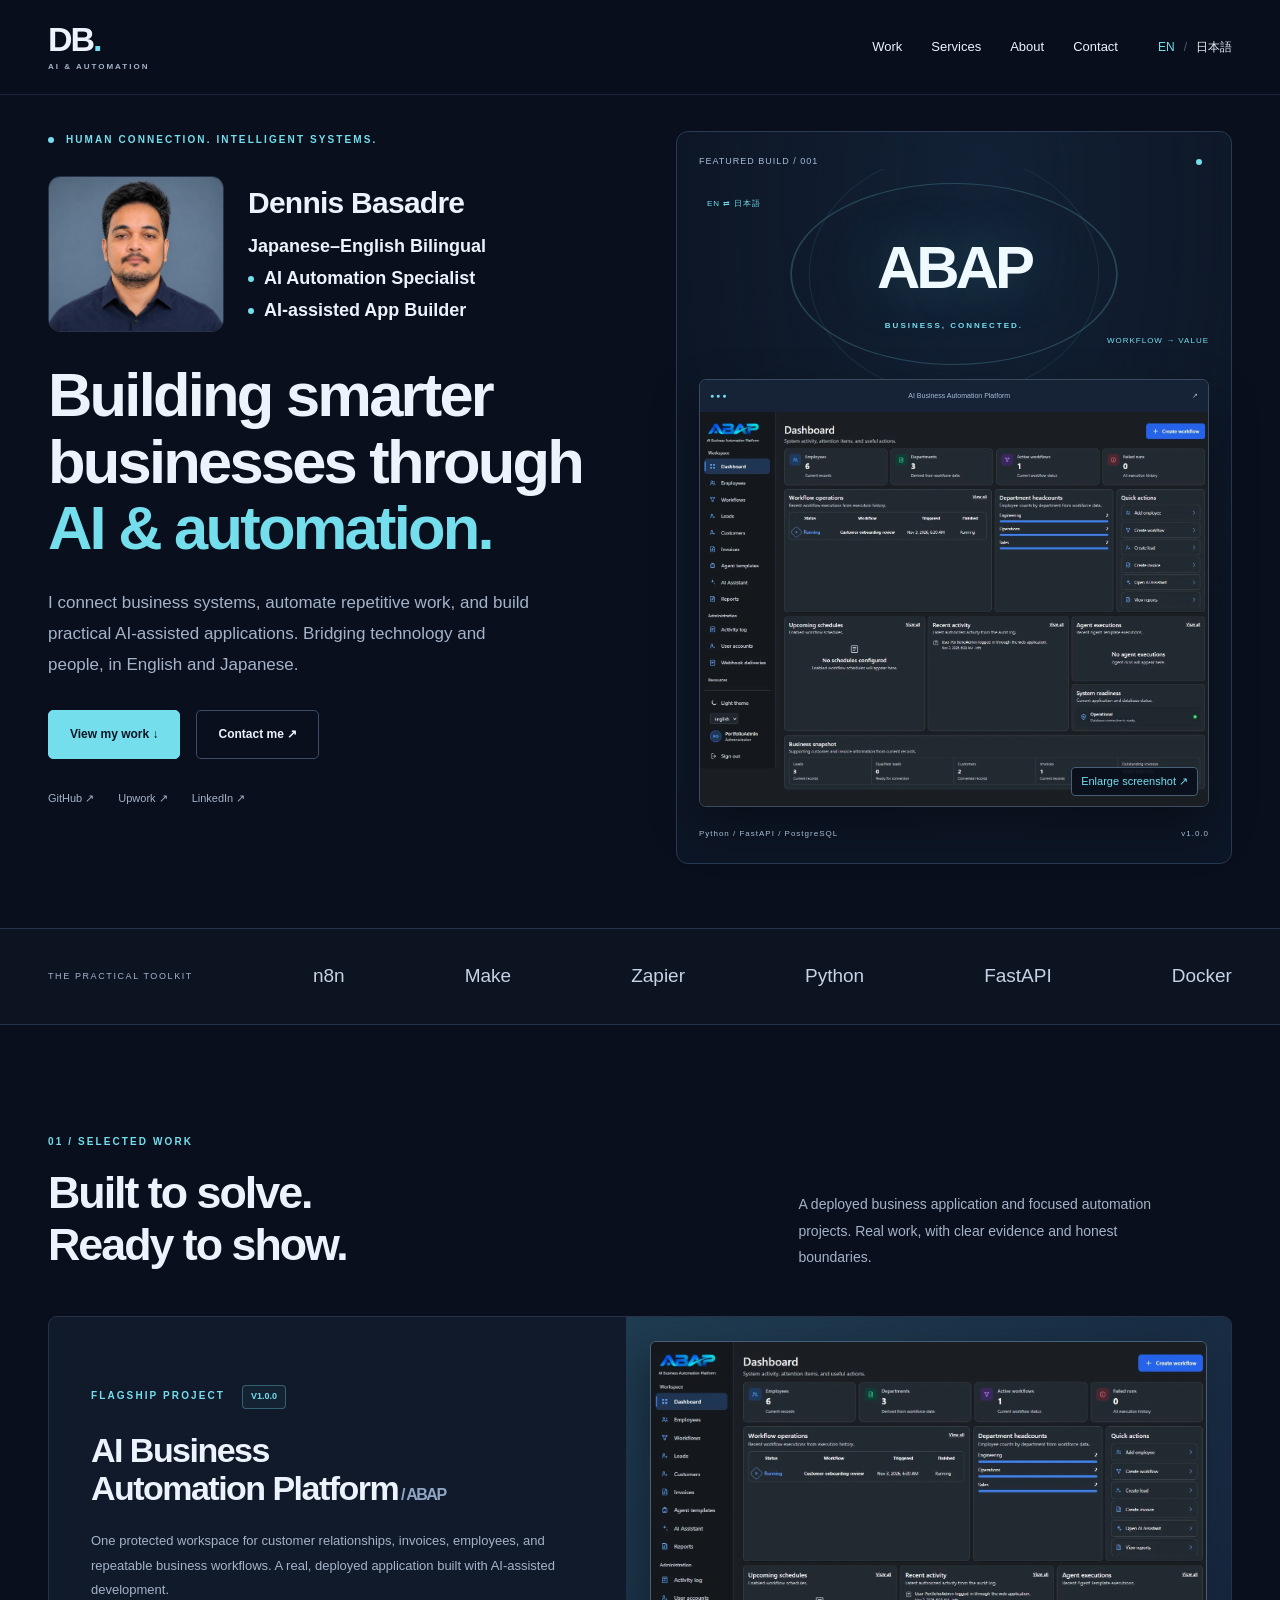
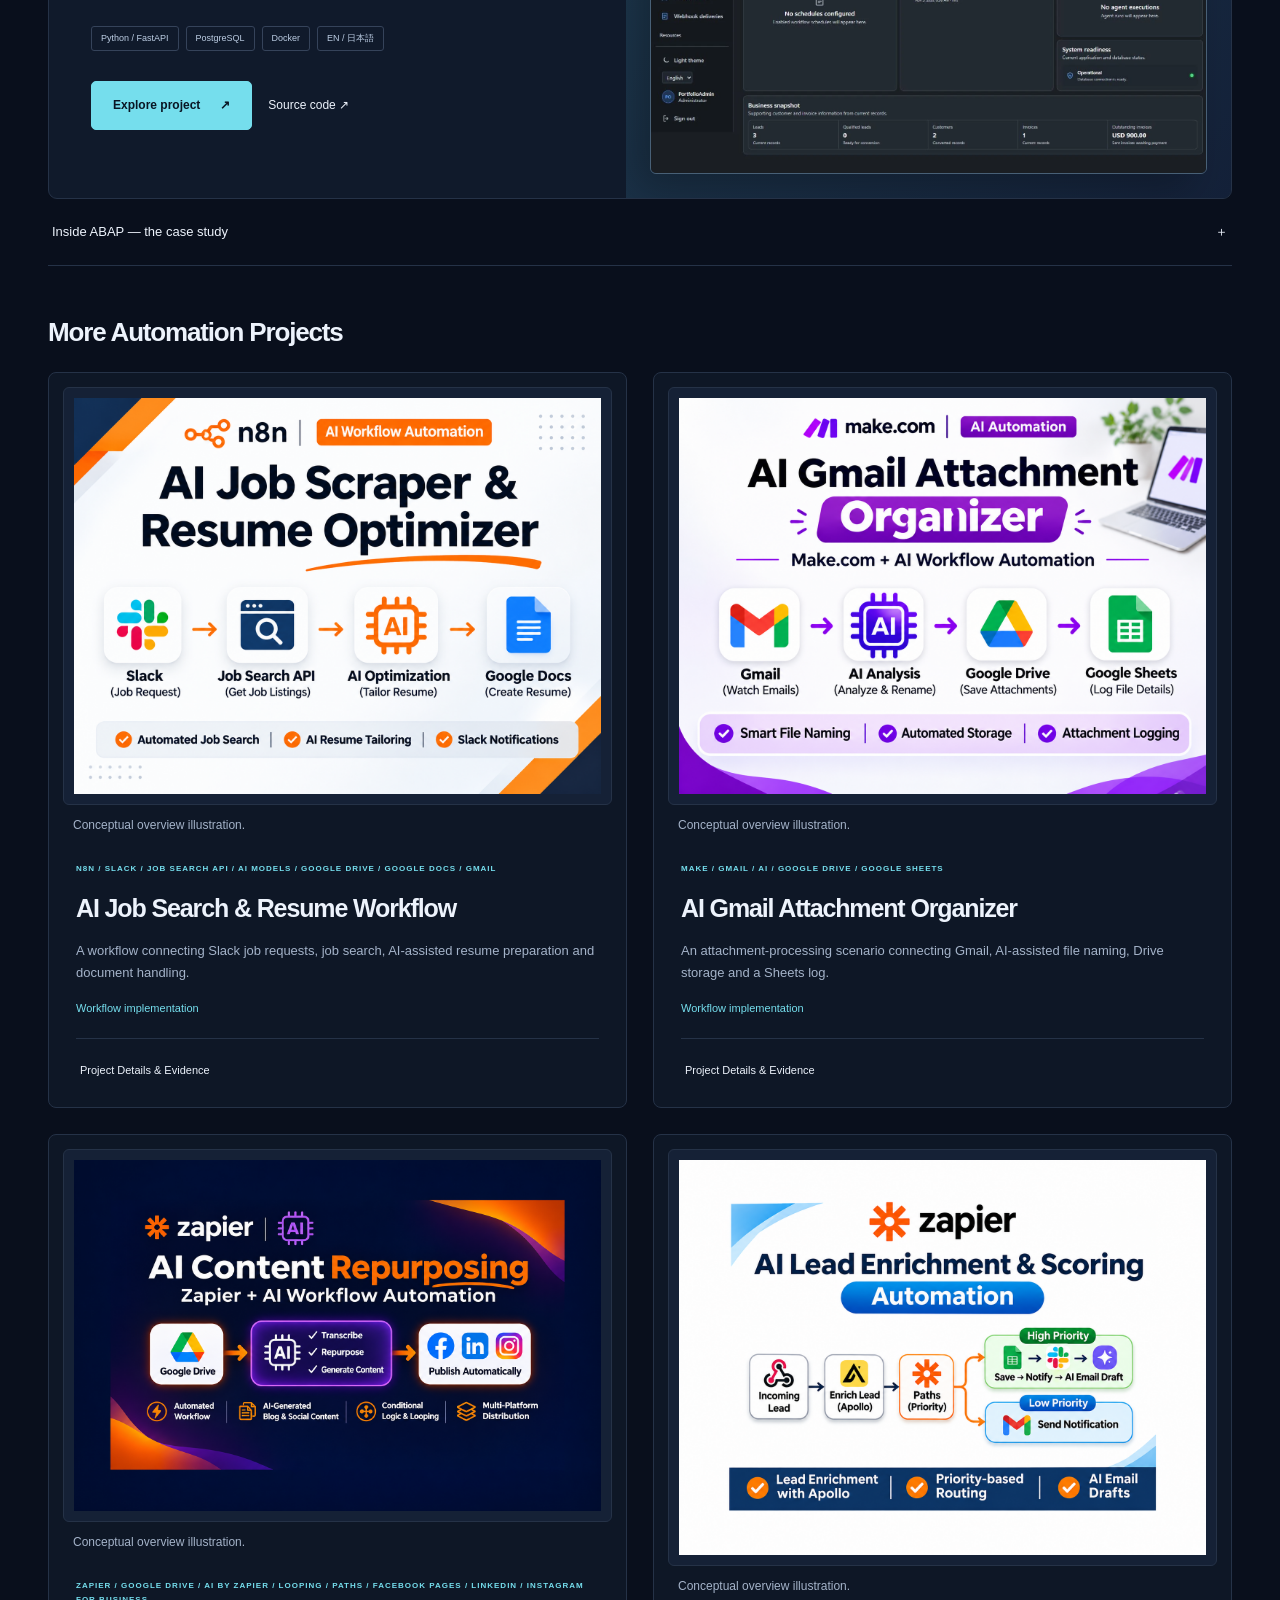
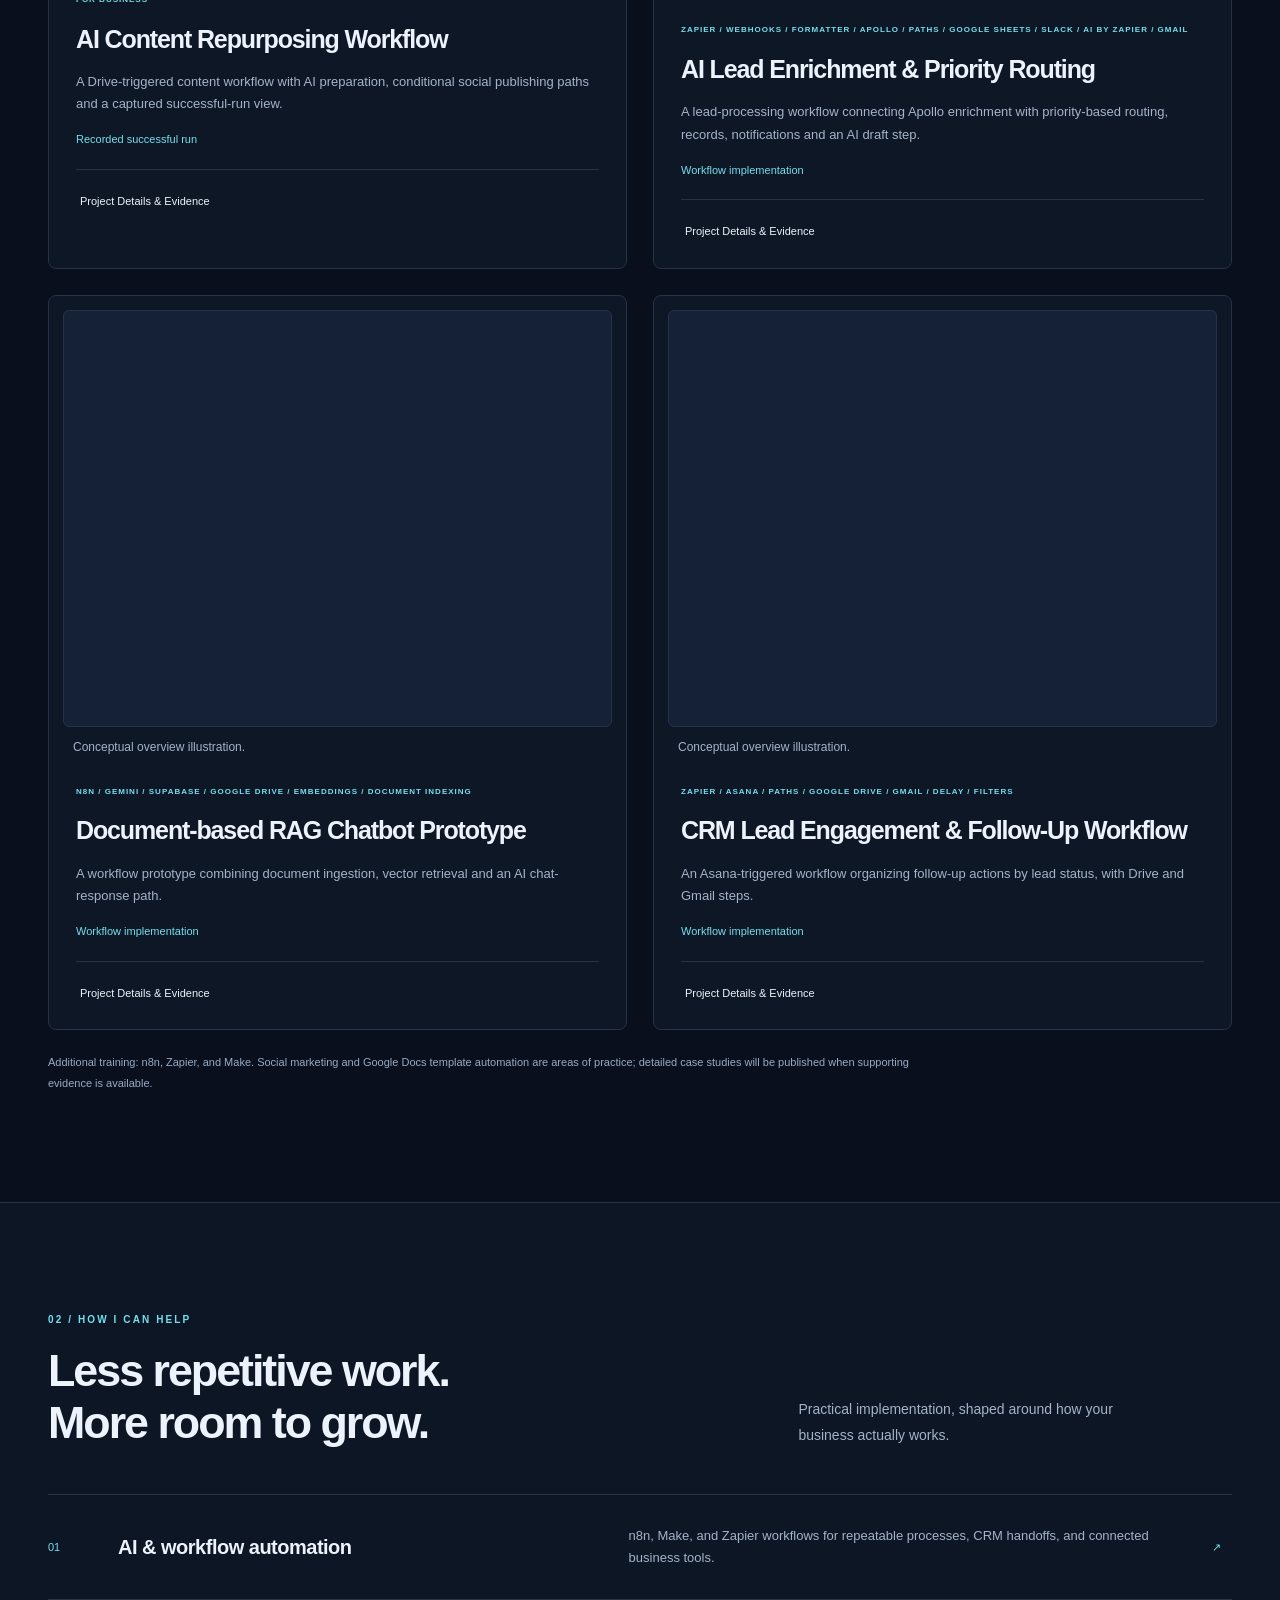
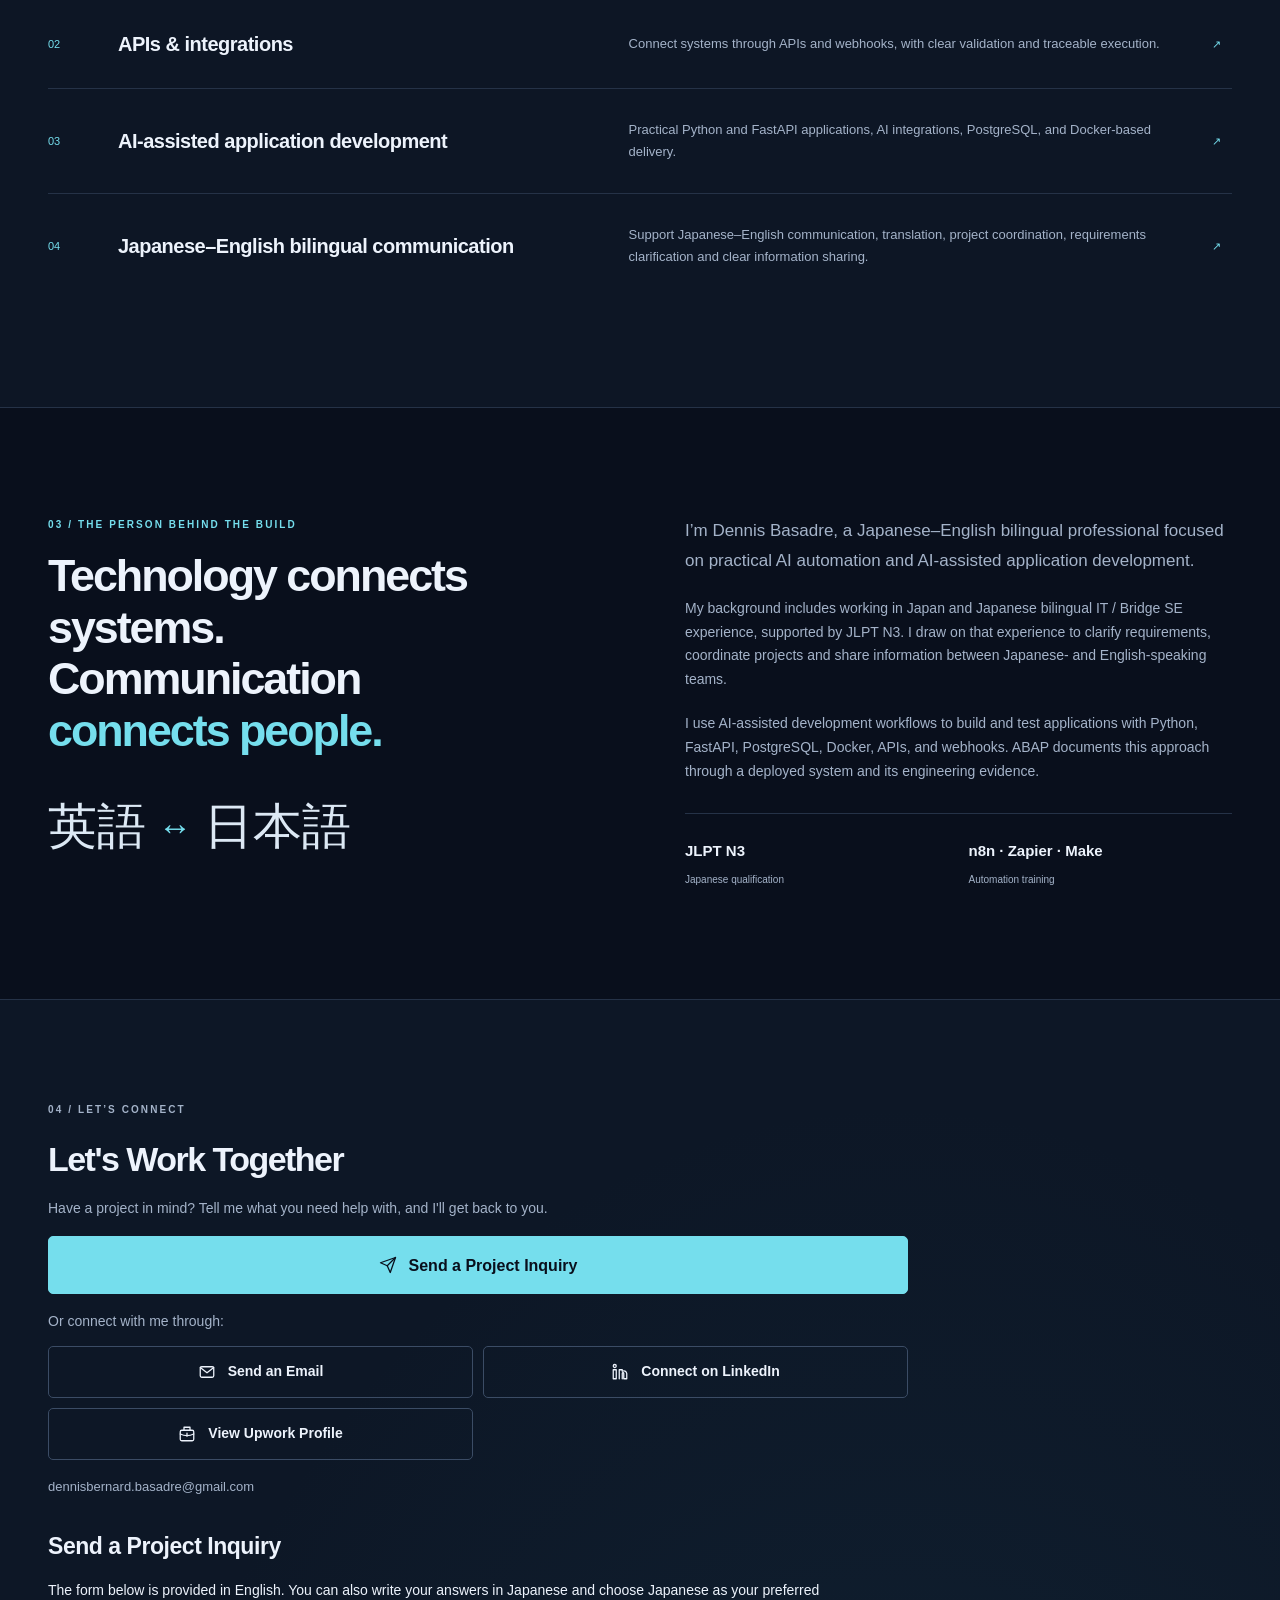
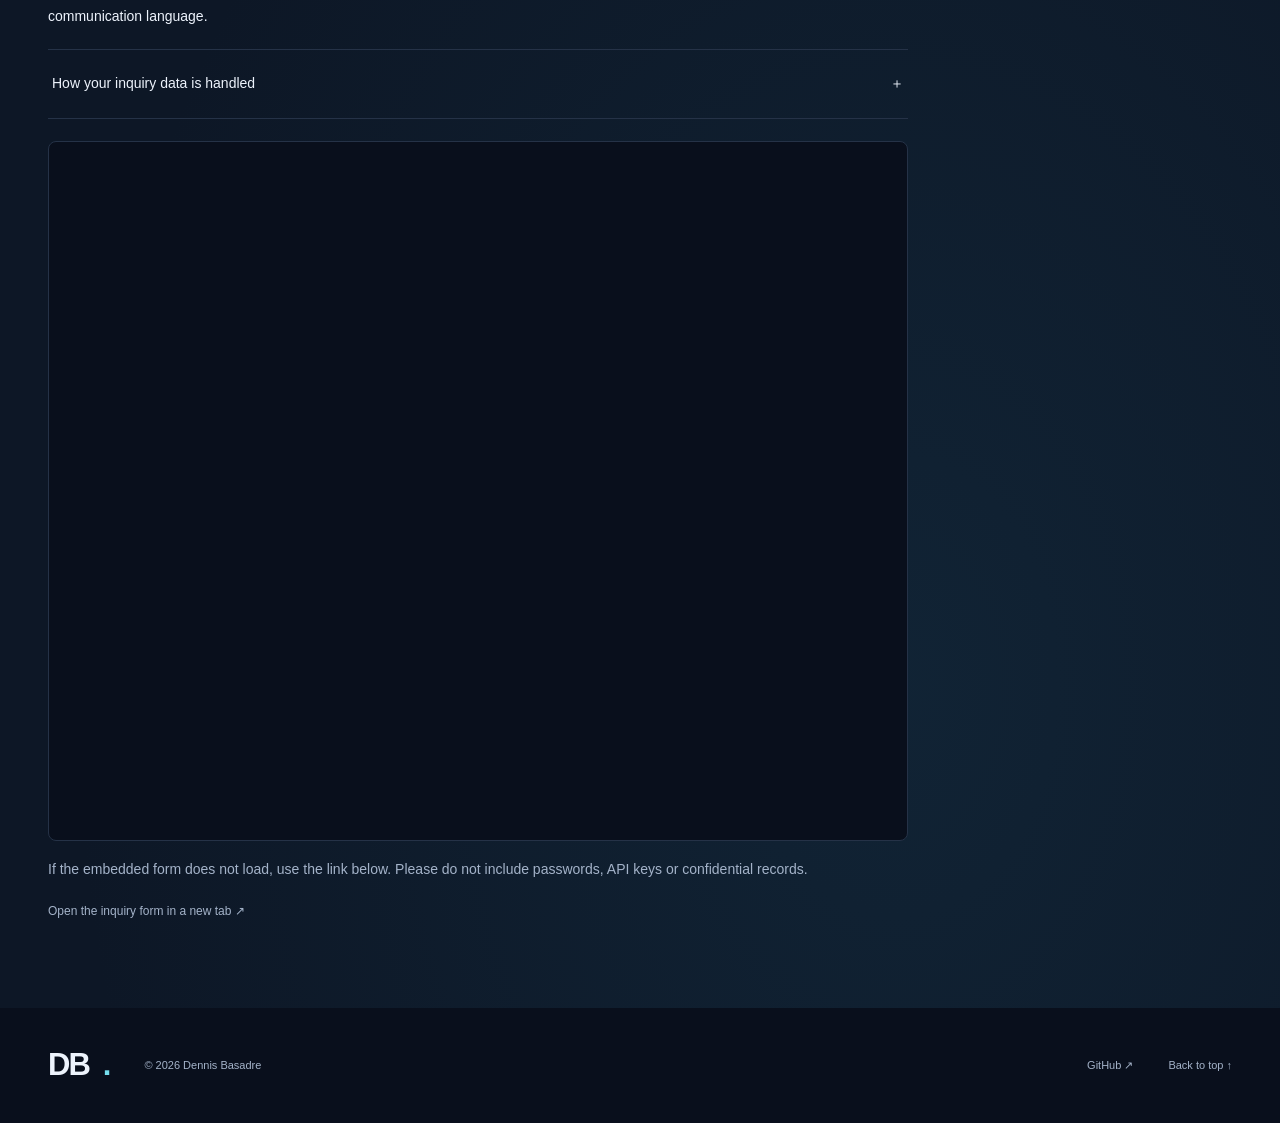
==== index.html @ b9acb31a "Align bilingual contact layout with approved reference" ====
<!doctype html><html lang="en"><head><meta charset="utf-8"><meta name="viewport" content="width=device-width,initial-scale=1"><title>Dennis Basadre — Japanese Bilingual & AI Automation</title><meta name="description" content="Japanese bilingual professional building practical AI applications, workflow automations and secure business integrations. Explore ABAP and selected automation projects."><meta name="theme-color" content="#090f1c"><link rel="canonical" href="https://dennisbasadre.com/"><link rel="alternate" hreflang="en" href="https://dennisbasadre.com/"><link rel="alternate" hreflang="ja" href="https://dennisbasadre.com/ja/"><link rel="alternate" hreflang="x-default" href="https://dennisbasadre.com/"><meta property="og:title" content="Dennis Basadre — Japanese Bilingual & AI Automation"><meta property="og:description" content="Japanese bilingual professional building practical AI applications, workflow automations and secure business integrations. Explore ABAP and selected automation projects."><meta property="og:type" content="website"><meta property="og:url" content="https://dennisbasadre.com/"><meta property="og:locale" content="en_US"><meta property="og:image" content="https://dennisbasadre.com/assets/social.png"><meta name="twitter:card" content="summary_large_image"><link rel="icon" href="favicon.svg"><link rel="stylesheet" href="styles.91af7c1b3b72.css"><link rel="stylesheet" href="contact-layout.css"><script src="automation-gallery.b035e1508fa2.js" defer></script><script src="script.03aa06fc6294.js" defer></script></head><body>
<a class="skip" href="#main">Skip to content</a><header><div class="shell nav"><a class="brand" href="#top" aria-label="Dennis Basadre — Home"><b>DB<span>.</span></b><small>AI &amp; AUTOMATION</small></a><button class="menu" aria-expanded="false" aria-controls="navigation">Menu ☰</button><nav id="navigation" aria-label="Main navigation"><a href="#work">Work</a><a href="#services">Services</a><a href="#about">About</a><a href="#contact">Contact</a></nav><div class="language" aria-label="Language"><a lang="en" data-language="en" aria-current="page" href="./">EN</a><span>/</span><a lang="ja" data-language="ja"  href="ja/">日本語</a></div></div></header>
<main id="main"><section class="hero shell" id="top"><div class="hero-copy"><p class="eyebrow"><span class="dot"></span> HUMAN CONNECTION. INTELLIGENT SYSTEMS.</p><div class="hero-profile"><img class="profile-photo" src="assets/dennis-portrait.c31bb379e9b0.png" width="707" height="627" alt="Portrait of Dennis Basadre" decoding="async"><div><p class="profile-name">Dennis Basadre</p><p class="identity"><span class="role-item"><span>Japanese–English Bilingual</span></span> <span class="role-item"><span class="role-dot" aria-hidden="true"></span><span>AI Automation Specialist</span></span> <span class="role-item"><span class="role-dot" aria-hidden="true"></span><span>AI-assisted App Builder</span></span></p></div></div><h1>Building smarter<br>businesses through<br><em>AI & automation.</em></h1><p class="lede">I connect business systems, automate repetitive work, and build practical AI-assisted applications. Bridging technology and people, in English and Japanese.</p><div class="actions"><a class="button primary" href="#work">View my work ↓</a><a class="button quiet" href="#contact">Contact me ↗</a></div><div class="social"><a class="" href="https://github.com/Denxell17" target="_blank" rel="noopener noreferrer">GitHub <span aria-hidden="true">↗</span></a><a class="" href="https://www.upwork.com/freelancers/~018e55b8cb4f803cf1" target="_blank" rel="noopener noreferrer">Upwork <span aria-hidden="true">↗</span></a><a class="" href="https://www.linkedin.com/in/dennis-bernard-basadre-949508235" target="_blank" rel="noopener noreferrer">LinkedIn <span aria-hidden="true">↗</span></a></div></div>
<div class="hero-art"><div class="art-label"><span>FEATURED BUILD / 001</span><span class="dot"></span></div><div class="orbit" aria-hidden="true"><span class="orbit-tag">EN ⇄ 日本語</span><span class="orbit-tag second">WORKFLOW → VALUE</span><div class="core">ABAP<span>BUSINESS, CONNECTED.</span></div></div><div class="hero-screen"><div class="window-bar"><span>● ● ●</span><span>AI Business Automation Platform</span><span>↗</span></div><a class="hero-enlarge" href="assets/abap-dashboard-current-en.webp" data-image-viewer aria-label="Enlarge ABAP dashboard screenshot"><img src="assets/abap-dashboard-current-en.webp" width="1424" height="1105" alt="ABAP dashboard with synthetic demonstration records" fetchpriority="high"><span class="enlarge-hint" aria-hidden="true">Enlarge screenshot ↗</span></a></div><div class="art-bottom"><span>Python / FastAPI / PostgreSQL</span><span>v1.0.0</span></div></div></section>
<div class="stack-strip"><div class="shell"><span>THE PRACTICAL TOOLKIT</span><strong>n8n</strong><strong>Make</strong><strong>Zapier</strong><strong>Python</strong><strong>FastAPI</strong><strong>Docker</strong></div></div>
<section class="section shell" id="work"><div class="section-head"><div><p class="eyebrow">01 / SELECTED WORK</p><h2>Built to solve.<br>Ready to show.</h2></div><p>A deployed business application and focused automation projects. Real work, with clear evidence and honest boundaries.</p></div>
<article class="flagship" id="abap"><div class="flagship-copy"><p class="eyebrow">FLAGSHIP PROJECT <span class="badge">v1.0.0</span></p><h3>AI Business<br>Automation Platform<span class="muted"> / ABAP</span></h3><p>One protected workspace for customer relationships, invoices, employees, and repeatable business workflows. A real, deployed application built with AI-assisted development.</p><div class="tags"><span>Python / FastAPI</span><span>PostgreSQL</span><span>Docker</span><span>EN / 日本語</span></div><div class="actions"><a class="button primary" href="https://abap.dennisbasadre.com/" target="_blank" rel="noopener noreferrer">Explore project <span aria-hidden="true">↗</span></a><a class="text-link" href="https://github.com/Denxell17/AI-Business-Automation-Platform" target="_blank" rel="noopener noreferrer">Source code <span aria-hidden="true">↗</span></a></div></div><a class="product-shot" href="assets/abap-dashboard-current-en.webp"><img loading="lazy" src="assets/abap-dashboard-current-en.webp" width="1424" height="1105" alt="Open full-size ABAP dashboard screenshot"></a></article>
<details class="case-study"><summary>Inside ABAP — the case study <span>＋</span></summary><div class="case-content"><div class="three-col"><div><h4>Problem</h4><p>Business records and repeatable processes become difficult to manage across disconnected tools.</p></div><div><h4>Approach</h4><p>CRM, employee management, invoicing, protected documents, workflow scheduling and execution tracking in one authenticated application.</p></div><div><h4>Evidence &amp; scope</h4><p>A deployed application supported by synthetic-data demonstrations, isolated tests of signed n8n integration, and documented backup and recovery checks. This case study presents application capabilities and test evidence rather than commercial client results.</p></div></div><div class="architecture" aria-label="ABAP architecture"><span>Authenticated browser</span><b>→</b><span>FastAPI + business services</span><b>→</b><span>PostgreSQL</span><span>Background worker</span><b>→</b><span>Signed webhooks</span><b>→</b><span>n8n</span></div><p class="note">Architecture overview; it does not imply an active production n8n connection. The Advanced AI Assistant offers selectable models and safe synthetic demonstrations. It does not provide unrestricted free-form chat, live business-record access, or AI-initiated business actions.</p><p>Operational foundations: HTTPS, access controls, monitoring, encrypted backups, and verified recovery procedures.</p><div class="gallery"><figure class="assistant-shot"><a href="assets/abap-ai-assistant-demo.78669ae2c72f.webp" data-image-viewer><img loading="lazy" decoding="async" src="assets/abap-ai-assistant-demo.78669ae2c72f.webp" width="1585" height="991" alt="ABAP Advanced AI Assistant with model and language selection and a recorded public-information response"></a><figcaption>Advanced AI Assistant / recorded public-information demo. Account label anonymized as Demo Portfolio. Generated response text is illustrative, not independent verification of its claims.</figcaption></figure><figure><a href="assets/abap-crm-current-en.webp"><img loading="lazy" src="assets/abap-crm-current-en.webp" width="1440" height="1000" alt="CRM / fictional contacts"></a><figcaption>CRM / fictional contacts</figcaption></figure><figure><a href="assets/abap-invoice-current-en.webp"><img loading="lazy" src="assets/abap-invoice-current-en.webp" width="1424" height="1512" alt="Invoicing / synthetic amounts"></a><figcaption>Invoicing / synthetic amounts</figcaption></figure><figure><a href="assets/abap-workflow-current-en.webp"><img loading="lazy" src="assets/abap-workflow-current-en.webp" width="1424" height="1710" alt="Workflow execution / demonstration"></a><figcaption>Workflow execution / demonstration</figcaption></figure><figure><a href="assets/abap-dashboard-current-ja.webp"><img loading="lazy" src="assets/abap-dashboard-current-ja.webp" width="1424" height="1105" alt="Japanese interface"></a><figcaption>Japanese interface</figcaption></figure></div><p class="note">Core application captures: November 3, 2026, using synthetic data in an isolated local environment. AI Assistant: November 5 recorded public-information demo; generated text is illustrative. Select an image to view it at full size.</p></div></details><h3 class="automation-heading" id="automation-projects-title">More Automation Projects</h3><!-- automation-gallery:start --><div class="project-grid" role="group" aria-labelledby="automation-projects-title" data-automation-gallery data-asset-prefix=""><article class="project" id="automation-job-search-resume"><a href="assets/automation/job-search-resume/overview-v1.webp" data-image-viewer><img src="assets/automation/job-search-resume/overview-v1.webp" alt="Conceptual illustration: AI Job Search &amp; Resume Workflow" width="1448" height="1086" loading="lazy" decoding="async"></a><p class="thumbnail-caption">Conceptual overview illustration.</p><div class="project-body"><p class="eyebrow">n8n / Slack / Job Search API / AI models / Google Drive / Google Docs / Gmail</p><h4>AI Job Search &amp; Resume Workflow</h4><p>A workflow connecting Slack job requests, job search, AI-assisted resume preparation and document handling.</p><p class="project-evidence-status">Workflow implementation</p><details><summary>Project Details &amp; Evidence</summary><div class="automation-detail"><h5>Problem</h5><p>Searching job listings and adapting a resume involves repeated checks, document updates and notifications.</p><h5>Approach</h5><p>Connect Slack requests to job retrieval, AI-assisted resume preparation, document updates, Gmail drafts and Slack notifications in one workflow.</p><h5>Workflow</h5><p>Slack request → validate query → job API → process results → AI resume preparation → Drive/Docs → Gmail draft and Slack notification.</p><h5>Evidence &amp; scope</h5><p>The n8n editor demonstrates connected job-search, AI-assisted resume preparation, document and notification steps. Evidence covers workflow design; generated documents and notification delivery remain outside the demonstrated scope.</p><div class="automation-evidence"><figure><a href="assets/automation/job-search-resume/workflow-editor-v1.webp" data-image-viewer><img src="assets/automation/job-search-resume/workflow-editor-v1.webp" alt="n8n editor showing job-search, resume, document and notification steps" width="1917" height="869" loading="lazy" decoding="async"></a><figcaption>Workflow editor — n8n workflow editor — Connected job-search, resume, document and notification steps.</figcaption></figure></div></div></details></div></article><article class="project" id="automation-gmail-attachment-organizer"><a href="assets/automation/gmail-attachment-organizer/overview-v1.webp" data-image-viewer><img src="assets/automation/gmail-attachment-organizer/overview-v1.webp" alt="Conceptual illustration: AI Gmail Attachment Organizer" width="1448" height="1086" loading="lazy" decoding="async"></a><p class="thumbnail-caption">Conceptual overview illustration.</p><div class="project-body"><p class="eyebrow">Make / Gmail / AI / Google Drive / Google Sheets</p><h4>AI Gmail Attachment Organizer</h4><p>An attachment-processing scenario connecting Gmail, AI-assisted file naming, Drive storage and a Sheets log.</p><p class="project-evidence-status">Workflow implementation</p><details><summary>Project Details &amp; Evidence</summary><div class="automation-detail"><h5>Problem</h5><p>Manually saving, naming and logging email attachments creates repetitive work.</p><h5>Approach</h5><p>Connect Gmail attachments to AI-assisted file naming, Google Drive storage and a Google Sheets log, with a notification step.</p><h5>Workflow</h5><p>Watch emails → list attachments → upload for analysis → generate filename → upload to Drive → log in Sheets → email notification.</p><h5>Evidence &amp; scope</h5><p>The Make editor shows the attachment-processing sequence and per-module operation indicators, from Gmail intake to file naming, Drive storage and Sheets logging. Scheduling is disabled in this capture; evidence covers the configured scenario rather than confirmed downstream outputs.</p><div class="automation-evidence"><figure><a href="assets/automation/gmail-attachment-organizer/scenario-editor-v1.webp" data-image-viewer><img src="assets/automation/gmail-attachment-organizer/scenario-editor-v1.webp" alt="Make attachment-processing scenario with module operation indicators" width="1820" height="707" loading="lazy" decoding="async"></a><figcaption>Workflow editor — Make scenario — Attachment-processing modules with operation indicators and the disabled schedule control visible.</figcaption></figure></div></div></details></div></article><article class="project" id="automation-content-repurposing"><a href="assets/automation/content-repurposing/overview-v1.webp" data-image-viewer><img src="assets/automation/content-repurposing/overview-v1.webp" alt="Conceptual illustration: AI Content Repurposing Workflow" width="1536" height="1024" loading="lazy" decoding="async"></a><p class="thumbnail-caption">Conceptual overview illustration.</p><div class="project-body"><p class="eyebrow">Zapier / Google Drive / AI by Zapier / Looping / Paths / Facebook Pages / LinkedIn / Instagram for Business</p><h4>AI Content Repurposing Workflow</h4><p>A Drive-triggered content workflow with AI preparation, conditional social publishing paths and a captured successful-run view.</p><p class="project-evidence-status">Recorded successful run</p><details><summary>Project Details &amp; Evidence</summary><div class="automation-detail"><h5>Problem</h5><p>Adapting source content for different channels involves transcription, content preparation and repeated publishing steps.</p><h5>Approach</h5><p>Connect incoming Drive files to AI transcription and content preparation, then route them through conditional social publishing paths.</p><h5>Workflow</h5><p>New Drive file → filter → AI transcription/content preparation → loop → conditional paths → configured Facebook, LinkedIn and Instagram actions. The recorded run completed one path and skipped the alternative.</p><h5>Evidence &amp; scope</h5><p>Zapier editor views demonstrate file intake, AI content preparation and conditional social publishing paths. A recorded successful run shows one branch completed and the alternative skipped. Evidence is limited to that recorded path; public post contents and business outcomes are outside this case study.</p><div class="automation-evidence"><figure><a href="assets/automation/content-repurposing/workflow-start-v1.webp" data-image-viewer><img src="assets/automation/content-repurposing/workflow-start-v1.webp" alt="Zapier file intake, filtering, AI preparation and loop steps" width="1906" height="747" loading="lazy" decoding="async"></a><figcaption>Workflow editor — Zapier workflow — File intake, filtering, AI preparation and loop configuration.</figcaption></figure><figure><a href="assets/automation/content-repurposing/workflow-social-paths-v1.webp" data-image-viewer><img src="assets/automation/content-repurposing/workflow-social-paths-v1.webp" alt="Zapier paths with configured social publishing actions" width="1907" height="747" loading="lazy" decoding="async"></a><figcaption>Workflow editor — Conditional paths — Configured Facebook Pages, LinkedIn and Instagram actions.</figcaption></figure><figure><a href="assets/automation/content-repurposing/workflow-overview-v1.webp" data-image-viewer><img src="assets/automation/content-repurposing/workflow-overview-v1.webp" alt="Full content repurposing workflow editor overview" width="650" height="751" loading="lazy" decoding="async"></a><figcaption>Workflow editor — Full workflow design — Upstream processing and conditional publishing paths.</figcaption></figure><figure><a href="assets/automation/content-repurposing/recorded-run-v1.webp" data-image-viewer><img src="assets/automation/content-repurposing/recorded-run-v1.webp" alt="Recorded Zapier run showing a successful branch and a skipped alternative" width="372" height="660" loading="lazy" decoding="async"></a><figcaption>Execution evidence — Recorded successful run — One branch completed; the alternative was skipped.</figcaption></figure></div></div></details></div></article><article class="project" id="automation-lead-enrichment"><a href="assets/automation/lead-enrichment/overview-v1.webp" data-image-viewer><img src="assets/automation/lead-enrichment/overview-v1.webp" alt="Conceptual illustration: AI Lead Enrichment &amp; Priority Routing" width="1448" height="1086" loading="lazy" decoding="async"></a><p class="thumbnail-caption">Conceptual overview illustration.</p><div class="project-body"><p class="eyebrow">Zapier / Webhooks / Formatter / Apollo / Paths / Google Sheets / Slack / AI by Zapier / Gmail</p><h4>AI Lead Enrichment &amp; Priority Routing</h4><p>A lead-processing workflow connecting Apollo enrichment with priority-based routing, records, notifications and an AI draft step.</p><p class="project-evidence-status">Workflow implementation</p><details><summary>Project Details &amp; Evidence</summary><div class="automation-detail"><h5>Problem</h5><p>Incoming leads need context and routing before the next follow-up step can be organized.</p><h5>Approach</h5><p>Combine incoming lead data with Apollo enrichment, then use priority-based paths for records, notifications and AI-assisted draft preparation.</p><h5>Workflow</h5><p>Incoming lead → format company URL → enrichment → priority paths → record/notify/draft actions as configured.</p><h5>Evidence &amp; scope</h5><p>The Zapier editor shows Apollo enrichment, priority-based paths and configured record, notification and AI-draft actions, with an in-use version visible. Evidence covers the workflow configuration; numeric lead scoring, enrichment accuracy and completed outputs are outside the demonstrated scope.</p><div class="automation-evidence"><figure><a href="assets/automation/lead-enrichment/workflow-editor-v1.webp" data-image-viewer><img src="assets/automation/lead-enrichment/workflow-editor-v1.webp" alt="Zapier lead enrichment and high-low priority routing workflow" width="1917" height="757" loading="lazy" decoding="async"></a><figcaption>Workflow editor — Zapier workflow editor — Apollo enrichment and priority-based follow-up routing.</figcaption></figure></div></div></details></div></article><article class="project" id="automation-rag-chatbot-prototype"><a href="assets/automation/rag-chatbot-prototype/overview-v1.webp" data-image-viewer><img src="assets/automation/rag-chatbot-prototype/overview-v1.webp" alt="Conceptual illustration: Document-based RAG Chatbot Prototype" width="1448" height="1086" loading="lazy" decoding="async"></a><p class="thumbnail-caption">Conceptual overview illustration.</p><div class="project-body"><p class="eyebrow">n8n / Gemini / Supabase / Google Drive / Embeddings / Document indexing</p><h4>Document-based RAG Chatbot Prototype</h4><p>A workflow prototype combining document ingestion, vector retrieval and an AI chat-response path.</p><p class="project-evidence-status">Workflow implementation</p><details><summary>Project Details &amp; Evidence</summary><div class="automation-detail"><h5>Problem</h5><p>A document assistant needs a way to index source material and retrieve relevant passages for a response.</p><h5>Approach</h5><p>Prototype document ingestion and indexing from Drive, Supabase retrieval and Gemini-assisted chat responses in n8n.</p><h5>Workflow</h5><p>Document create/update/archive paths → loading and index maintenance; chat trigger → retrieval tool and Gemini model → configured response path.</p><h5>Evidence &amp; scope</h5><p>This n8n prototype demonstrates document-ingestion and indexing paths, Supabase retrieval and a Gemini-assisted response configuration. It is separate from the deployed ABAP AI Assistant. Evidence covers prototype architecture, rather than completed indexing, evaluated chat answers or live business-record access.</p><div class="automation-evidence"><figure><a href="assets/automation/rag-chatbot-prototype/workflow-editor-v1.webp" data-image-viewer><img src="assets/automation/rag-chatbot-prototype/workflow-editor-v1.webp" alt="n8n prototype editor showing document indexing and retrieval-assisted chat paths" width="1907" height="780" loading="lazy" decoding="async"></a><figcaption>Workflow editor — n8n prototype editor — Document indexing and retrieval-assisted chat paths.</figcaption></figure><figure><a href="assets/automation/rag-chatbot-prototype/workflow-overview-v1.webp" data-image-viewer><img src="assets/automation/rag-chatbot-prototype/workflow-overview-v1.webp" alt="Cropped RAG prototype workflow overview" width="780" height="661" loading="lazy" decoding="async"></a><figcaption>Workflow editor — Prototype overview — An alternate view of the same document and chat architecture.</figcaption></figure></div></div></details></div></article><article class="project" id="automation-crm-follow-up"><a href="assets/automation/crm-follow-up/overview-v1.webp" data-image-viewer><img src="assets/automation/crm-follow-up/overview-v1.webp" alt="Conceptual illustration: CRM Lead Engagement &amp; Follow-Up Workflow" width="1448" height="1086" loading="lazy" decoding="async"></a><p class="thumbnail-caption">Conceptual overview illustration.</p><div class="project-body"><p class="eyebrow">Zapier / Asana / Paths / Google Drive / Gmail / Delay / Filters</p><h4>CRM Lead Engagement &amp; Follow-Up Workflow</h4><p>An Asana-triggered workflow organizing follow-up actions by lead status, with Drive and Gmail steps.</p><p class="project-evidence-status">Workflow implementation</p><details><summary>Project Details &amp; Evidence</summary><div class="automation-detail"><h5>Problem</h5><p>Lead follow-up requires different actions as a conversation moves from preparation through quoting and approval.</p><h5>Approach</h5><p>Use Asana task status to organize conditional folder and task creation, follow-up email actions, delays and checks.</p><h5>Workflow</h5><p>Asana task update → status paths → configured Drive/Asana/Gmail actions, with delays and filters in selected paths.</p><h5>Evidence &amp; scope</h5><p>The Zapier editor views show status-based CRM follow-up paths using Asana, Drive, Gmail, delays and filters. Original warning/step indicators remain visible and their cause is undiagnosed. Evidence covers configuration; paid/closed is a route label, not a verified payment or completed client outcome.</p><div class="automation-evidence"><figure><a href="assets/automation/crm-follow-up/workflow-v1.webp" data-image-viewer><img src="assets/automation/crm-follow-up/workflow-v1.webp" alt="Zapier CRM follow-up v1 editor with original warning indicator" width="1917" height="750" loading="lazy" decoding="async"></a><figcaption>Workflow editor — Version 1 — Status-based follow-up paths with the original warning/step indicator visible.</figcaption></figure><figure><a href="assets/automation/crm-follow-up/workflow-v1-alternate.webp" data-image-viewer><img src="assets/automation/crm-follow-up/workflow-v1-alternate.webp" alt="Alternate v1 follow-up workflow editor view" width="1912" height="745" loading="lazy" decoding="async"></a><figcaption>Workflow editor — Version 1 detail — An alternate view of the same follow-up configuration.</figcaption></figure><figure><a href="assets/automation/crm-follow-up/workflow-v2.webp" data-image-viewer><img src="assets/automation/crm-follow-up/workflow-v2.webp" alt="Zapier CRM follow-up v2 editor with original warning indicator" width="1907" height="757" loading="lazy" decoding="async"></a><figcaption>Workflow editor — Version 2 — Workflow configuration with the original warning/step indicator visible.</figcaption></figure></div></div></details></div></article></div><!-- automation-gallery:end --><p class="note coverage">Additional training: n8n, Zapier, and Make. Social marketing and Google Docs template automation are areas of practice; detailed case studies will be published when supporting evidence is available.</p></section>
<section class="services section" id="services"><div class="shell"><div class="section-head"><div><p class="eyebrow">02 / HOW I CAN HELP</p><h2>Less repetitive work.<br>More room to grow.</h2></div><p>Practical implementation, shaped around how your business actually works.</p></div><div class="service-list"><article><span>01</span><h3>AI & workflow automation</h3><p>n8n, Make, and Zapier workflows for repeatable processes, CRM handoffs, and connected business tools.</p><span aria-hidden="true">↗</span></article><article><span>02</span><h3>APIs & integrations</h3><p>Connect systems through APIs and webhooks, with clear validation and traceable execution.</p><span aria-hidden="true">↗</span></article><article><span>03</span><h3>AI-assisted application development</h3><p>Practical Python and FastAPI applications, AI integrations, PostgreSQL, and Docker-based delivery.</p><span aria-hidden="true">↗</span></article><article><span>04</span><h3>Japanese–English bilingual communication</h3><p>Support Japanese–English communication, translation, project coordination, requirements clarification and clear information sharing.</p><span aria-hidden="true">↗</span></article></div></div></section><section class="section shell about" id="about"><div><p class="eyebrow">03 / THE PERSON BEHIND THE BUILD</p><h2>Technology connects systems.<br>Communication<br><em>connects people.</em></h2><div class="bilingual-mark">英語 <span>↔</span> 日本語</div></div><div class="about-copy"><p class="lede">I’m Dennis Basadre, a Japanese–English bilingual professional focused on practical AI automation and AI-assisted application development.</p><p>My background includes working in Japan and Japanese bilingual IT / Bridge SE experience, supported by JLPT N3. I draw on that experience to clarify requirements, coordinate projects and share information between Japanese- and English-speaking teams.</p><p>I use AI-assisted development workflows to build and test applications with Python, FastAPI, PostgreSQL, Docker, APIs, and webhooks. ABAP documents this approach through a deployed system and its engineering evidence.</p><div class="qualifications"><div><strong>JLPT N3</strong><span>Japanese qualification</span></div><div><strong>n8n · Zapier · Make</strong><span>Automation training</span></div></div></div></section>
<section class="contact" id="contact"><div class="shell contact-inner"><div class="contact-options"><p class="eyebrow">04 / LET’S CONNECT</p><h2>Let's Work Together</h2><p>Have a project in mind? Tell me what you need help with, and I'll get back to you.</p><a class="button primary contact-primary" href="#project-inquiry"><svg class="contact-icon" viewBox="0 0 24 24" fill="none" stroke="currentColor" stroke-width="1.7" stroke-linecap="round" stroke-linejoin="round" aria-hidden="true" focusable="false"><path d="m22 2-7 20-4-9-9-4 20-7Z"/><path d="M22 2 11 13"/></svg><span>Send a Project Inquiry</span></a><h3 class="contact-secondary-title">Or connect with me through:</h3><div class="contact-methods"><a class="button quiet" href="mailto:dennisbernard.basadre@gmail.com"><svg class="contact-icon" viewBox="0 0 24 24" fill="none" stroke="currentColor" stroke-width="1.7" stroke-linecap="round" stroke-linejoin="round" aria-hidden="true" focusable="false"><rect x="3" y="5" width="18" height="14" rx="2"/><path d="m3 6 9 7 9-7"/></svg><span>Send an Email</span></a><a class="button quiet" href="https://www.linkedin.com/in/dennis-bernard-basadre-949508235" target="_blank" rel="noopener noreferrer"><svg class="contact-icon" viewBox="0 0 24 24" fill="none" stroke="currentColor" stroke-width="1.7" stroke-linecap="round" stroke-linejoin="round" aria-hidden="true" focusable="false"><rect x="3" y="9" width="4" height="12"/><path d="M11 21V9h4v2a4 4 0 0 1 6 3v7h-4v-7a1 1 0 0 0-2 0v7"/><circle cx="5" cy="4" r="2"/></svg><span>Connect on LinkedIn</span></a><a class="button quiet" href="https://www.upwork.com/freelancers/~018e55b8cb4f803cf1" target="_blank" rel="noopener noreferrer"><svg class="contact-icon" viewBox="0 0 24 24" fill="none" stroke="currentColor" stroke-width="1.7" stroke-linecap="round" stroke-linejoin="round" aria-hidden="true" focusable="false"><rect x="3" y="7" width="18" height="14" rx="2"/><path d="M8 7V3h8v4M3 12a20 20 0 0 0 18 0M12 11v4"/></svg><span>View Upwork Profile</span></a></div><p class="contact-email"><a href="mailto:dennisbernard.basadre@gmail.com">dennisbernard.basadre@gmail.com</a></p></div><div id="project-inquiry" class="inquiry-panel" aria-labelledby="inquiry-title"><h3 id="inquiry-title">Send a Project Inquiry</h3><p class="youform-language-note" id="inquiry-language">The form below is provided in English. You can also write your answers in Japanese and choose Japanese as your preferred communication language.</p><details class="contact-privacy"><summary>How your inquiry data is handled <span aria-hidden="true">＋</span></summary><p>Youform collects the name, email address and project description you submit, plus any optional tools, improvement goals, start time and communication-language preference. I use these details to assess your request, reply and follow up.</p><p>Youform processes and stores responses and sends inquiry notifications. It and its service providers may process technical information, including IP address and browser information, for service operation and security. Processing may take place outside your country.</p><p>Inquiry records may be held in Youform and my email mailbox for responding and necessary follow-up. Retention depends on those purposes, deletion decisions and provider policies/settings; no fixed retention period or automatic deletion deadline is promised. Deleting a visible response may not immediately erase retained backups. You can request access or deletion through the Upwork or LinkedIn links above.</p><p><a href="https://youform.com/privacy-policy/" target="_blank" rel="noopener noreferrer">Youform privacy policy <span aria-hidden="true">↗</span></a></p></details><iframe class="youform-frame" src="https://app.youform.com/forms/ydazpncc" title="Client inquiry form — Youform (English)" aria-describedby="inquiry-language" width="100%" height="700" loading="lazy" referrerpolicy="no-referrer"></iframe><p>If the embedded form does not load, use the link below. Please do not include passwords, API keys or confidential records.</p><p><a class="text-link" href="https://app.youform.com/forms/ydazpncc" target="_blank" rel="noopener noreferrer">Open the inquiry form in a new tab <span aria-hidden="true">↗</span></a></p></div></div></section></main><footer class="shell"><a class="brand" href="#top">DB<span>.</span></a><p>© 2026 Dennis Basadre</p><a class="" href="https://github.com/Denxell17" target="_blank" rel="noopener noreferrer">GitHub <span aria-hidden="true">↗</span></a><a href="#top">Back to top ↑</a></footer></body></html>
---- styles.91af7c1b3b72.css ----
:root{color-scheme:dark;--bg:#090f1c;--panel:#101a2b;--ink:#edf3fc;--muted:#a4b3c9;--line:#253247;--accent:#75deed;--blue:#9bbcff}*{box-sizing:border-box}html{scroll-behavior:smooth;scroll-padding-top:100px}body{margin:0;background:var(--bg);color:var(--ink);font:16px/1.7 Inter,"Segoe UI","Yu Gothic",Meiryo,sans-serif}a{color:inherit;text-decoration:none}button{font:inherit}img{display:block;max-width:100%;height:auto}h1,h2,h3,h4,p,figure{margin:0}p{color:var(--muted)}h1,h2,h3{line-height:1.12;letter-spacing:-.045em;font-weight:600}em{font-style:normal;color:var(--accent)}a,button,summary{-webkit-tap-highlight-color:transparent}a:focus-visible,button:focus-visible,summary:focus-visible{outline:3px solid var(--accent);outline-offset:6px}a:hover{color:var(--accent)}.shell{width:min(1280px,calc(100% - 96px));margin:auto}.skip{position:fixed;top:-100px;left:20px;z-index:50;background:var(--accent);color:var(--bg);padding:12px}.skip:focus{top:12px}header{position:sticky;top:0;z-index:20;background:#090f1cf2;border-bottom:1px solid #253247aa;backdrop-filter:blur(14px)}.nav{height:94px;display:flex;align-items:center;gap:40px}.brand{display:flex;align-items:center;gap:14px;font-size:14px;font-weight:600;white-space:nowrap}.brand>b,footer>.brand{font-size:31px;letter-spacing:-2px}.brand span span,.brand>b>span,footer .brand span{color:var(--accent)}.brand small{display:block;font-size:9px;letter-spacing:2px;color:var(--muted);margin-top:1px}nav{margin-left:auto;display:flex;gap:29px;font-size:13px}.language{display:flex;align-items:center;gap:9px;font-size:12px;white-space:nowrap}.language span{color:#4c5b73}.language [aria-current]{color:var(--accent)}.menu{display:none}.hero{min-height:760px;display:grid;grid-template-columns:1.05fr 1fr;gap:44px;align-items:center;padding-top:82px;padding-bottom:92px}.eyebrow{font-size:10px;font-weight:600;letter-spacing:2.1px;color:var(--accent);text-transform:uppercase}.dot{display:inline-block;width:6px;height:6px;border-radius:50%;background:var(--accent);margin-right:7px}.identity{font-size:11px;margin:23px 0 17px;color:#bdcce0}h1{font-size:clamp(42px,4.8vw,68px);line-height:1.08}.lede{font-size:17px;line-height:1.8}.hero .lede{max-width:490px;margin-top:27px}.actions{display:flex;flex-wrap:wrap;align-items:center;gap:16px;margin-top:30px}.button{display:inline-flex;align-items:center;justify-content:center;gap:20px;padding:13px 21px;font-size:12px;font-weight:600;border:1px solid #3b4c65;border-radius:5px;min-height:48px;transition:background .2s,transform .2s}.button:hover{transform:translateY(-2px)}.primary{background:var(--accent);color:#091624;border-color:var(--accent)}.primary:hover{background:#b9f5ff;color:#091624}.quiet:hover{background:var(--panel)}.social{display:flex;gap:24px;margin-top:30px;font-size:11px;color:var(--muted)}.hero-art{position:relative;border:1px solid #2a3a52;border-radius:12px;padding:22px;background:radial-gradient(ellipse at 55% 10%,#1c385457,transparent 70%),#0d1626;transform:none}.art-label,.art-bottom,.window-bar{display:flex;align-items:center;justify-content:space-between;font-size:9px;letter-spacing:1px;color:#a6bbd7}.orbit{height:210px;position:relative;display:grid;place-items:center;overflow:hidden}.orbit:before,.orbit:after{content:'';position:absolute;width:180px;height:180px;border:1px solid #75deed36;border-radius:50%;transform:scaleX(1.8) rotate(-20deg)}.orbit:after{width:240px;height:240px;transform:scaleX(1.2) rotate(30deg);border-color:#75deed15}.core{font-size:60px;letter-spacing:-4px;font-weight:600;z-index:1;color:#eefaff;text-shadow:0 0 60px #75deed44}.core span{display:block;font-size:8px;letter-spacing:2px;text-align:center;color:var(--accent)}.orbit-tag{position:absolute;top:28px;left:8px;font-size:8px;letter-spacing:1px;color:var(--accent)}.orbit-tag.second{top:auto;left:auto;right:0;bottom:32px}.hero-screen{overflow:hidden;border:1px solid #3b4b61;border-radius:7px;box-shadow:0 20px 50px #0005}.window-bar{background:#162235;padding:10px;font-size:7px;letter-spacing:0}.window-bar>span:first-child{color:#75deed}.hero-screen img{width:100%}.art-bottom{margin-top:20px;font-size:8px}.stack-strip{border-block:1px solid var(--line);background:#0c1422}.stack-strip>.shell{display:flex;justify-content:space-between;align-items:center;gap:24px;min-height:95px;flex-wrap:wrap;padding-block:20px}.stack-strip span{font-size:9px;letter-spacing:1.6px;color:var(--muted)}.stack-strip strong{font-size:19px;font-weight:500;color:#c6d3e5}.section{padding-top:108px;padding-bottom:108px}.section-head{display:grid;grid-template-columns:1.5fr 1fr;gap:100px;align-items:end;margin-bottom:45px}h2{font-size:clamp(34px,3.5vw,48px);line-height:1.16}.section-head h2,.about h2{margin-top:17px}.section-head>p{font-size:14px;max-width:370px;line-height:1.9}.flagship{border:1px solid var(--line);border-radius:9px;overflow:hidden;background:var(--panel);display:grid;grid-template-columns:1fr 1.05fr;align-items:center}.flagship-copy{padding:42px}.badge{display:inline-block;border:1px solid #75deed55;background:#75deed0c;border-radius:4px;padding:3px 8px;margin-left:12px;font-size:9px;letter-spacing:0}.flagship h3{font-size:34px;margin:22px 0}.muted{font-size:16px;color:#8fa5c3;white-space:nowrap}.flagship p:not(.eyebrow){font-size:13px;line-height:1.9}.tags{display:flex;flex-wrap:wrap;gap:7px;margin-top:23px}.tags span{padding:4px 9px;border:1px solid #35435a;border-radius:3px;font-size:9px;color:#bccde3}.text-link{font-size:12px}.product-shot{padding:35px 0 35px 25px;background:linear-gradient(130deg,#1f3c51,#142139);overflow:hidden;height:100%;display:flex;align-items:center}.product-shot img{max-width:none;width:660px;border:1px solid #486076;border-radius:6px;box-shadow:-15px 15px 40px #0004}.case-study{border-bottom:1px solid var(--line)}summary{cursor:pointer;list-style:none;font-size:13px;padding:22px 4px;display:flex;justify-content:space-between;gap:12px}summary::-webkit-details-marker{display:none}details[open]>summary>span{transform:rotate(45deg)}.case-content{padding:20px 0 32px}.three-col{display:grid;grid-template-columns:repeat(3,1fr);gap:30px}h4{font-size:14px;margin-bottom:10px}.case-content p{font-size:13px}.architecture{margin:30px 0;display:grid;grid-template-columns:1fr auto 1.3fr auto 1fr;gap:12px;align-items:center;text-align:center}.architecture>span{padding:16px 10px;background:var(--panel);border:1px solid var(--line);font-size:11px;border-radius:4px}.architecture>b{color:var(--accent);font-weight:400}.note{font-size:11px!important;line-height:1.9;color:#97abc5;margin-top:22px}.gallery{display:grid;grid-template-columns:1fr 1fr;gap:22px;margin-top:26px}.gallery img{aspect-ratio:1.45;object-fit:cover;object-position:top;border-radius:5px;border:1px solid var(--line)}figcaption{font-size:11px;color:var(--muted);margin-top:8px}.project-grid{display:grid;grid-template-columns:1fr 1fr;gap:26px;margin-top:35px}.project{border:1px solid var(--line);border-radius:8px;overflow:hidden;background:#0e1726}.project img{width:100%;aspect-ratio:1.8;object-fit:cover;object-position:center}.project-body{padding:27px}.project .eyebrow{font-size:8px;letter-spacing:1px}.project h4{font-size:25px;line-height:1.3;margin:16px 0;font-weight:600;letter-spacing:-.045em}.project p{font-size:13px}.project details{border-top:1px solid var(--line);margin-top:20px}.project summary{font-size:11px;padding-bottom:0}.project details[open] p{padding-top:15px;font-size:11px}.coverage{max-width:870px}.services{background:#0d1625;border-block:1px solid var(--line)}.service-list article{display:grid;grid-template-columns:45px 1fr 1.15fr 20px;gap:25px;align-items:center;padding:30px 0;border-top:1px solid var(--line)}.service-list article>span{font-size:11px;color:var(--accent)}.service-list h3{font-size:20px;letter-spacing:-.025em;line-height:1.4}.service-list p{font-size:13px}.about{display:grid;grid-template-columns:1fr 1fr;gap:90px}.about-copy p+p{margin-top:20px;font-size:14px}.bilingual-mark{font-size:72px;color:#dce8f4;letter-spacing:12px;line-height:1;margin-top:45px}.bilingual-mark span{font-size:34px;color:var(--accent)}.qualifications{border-top:1px solid var(--line);display:grid;grid-template-columns:1fr 1fr;gap:20px;margin-top:30px;padding-top:24px}.qualifications strong{display:block;font-size:15px}.qualifications span{font-size:10px;color:var(--muted)}.contact{border-top:1px solid var(--line);background:radial-gradient(ellipse at 70% 80%,#193f564f,transparent 65%),#0d1726}.contact-inner{padding-block:85px}.contact h2{margin-top:20px;font-size:clamp(38px,4.4vw,62px)}.contact p:not(.eyebrow){max-width:520px;margin-top:23px;font-size:14px}footer{min-height:115px;display:flex;align-items:center;gap:35px;font-size:11px;color:var(--muted)}footer p{margin-right:auto}footer>.brand{color:var(--ink)}.hero-art{animation:arrive 1s ease both}@keyframes arrive{from{opacity:0;transform:translateY(15px)}to{opacity:1;transform:translateY(0)}}html[lang=ja] h1{font-size:clamp(39px,4vw,58px);line-height:1.35;letter-spacing:-.04em}html[lang=ja] h2{line-height:1.4}html[lang=ja] .identity{font-size:10px}html[lang=ja] .eyebrow{letter-spacing:1px}@media(min-width:1600px){.hero{min-height:850px}}@media(max-width:1000px){.shell{width:calc(100% - 48px)}.nav{gap:22px}nav{gap:18px}.hero{gap:25px;min-height:650px}h1{font-size:48px}.hero-art{padding:14px}.hero .lede{font-size:15px}.section-head{gap:40px}.flagship-copy{padding:28px}.flagship h3{font-size:28px}.about{gap:40px}.service-list article{grid-template-columns:25px 1fr 1.2fr 15px;gap:18px}}@media(max-width:740px){.shell{width:calc(100% - 40px)}.nav{height:76px;gap:16px}.brand{font-size:12px;gap:9px}.brand>b{font-size:27px}.brand small{font-size:7px}.menu{display:block;margin-left:auto;background:none;border:1px solid var(--line);padding:7px 10px;color:var(--ink);border-radius:4px;font-size:11px}.language{font-size:10px;gap:6px}nav{display:none;position:absolute;top:76px;left:0;right:0;background:#101a2b;border-bottom:1px solid var(--line);padding:20px;flex-direction:column;gap:18px}nav.open{display:flex}.hero{grid-template-columns:1fr;padding-top:46px;padding-bottom:50px;gap:45px;min-height:0}.eyebrow{font-size:8px;letter-spacing:1.5px}.identity{font-size:12px!important;line-height:1.8;max-width:320px;margin-top:20px;white-space:normal}h1{font-size:clamp(39px,8.9vw,60px)}.hero .lede{font-size:14px;max-width:500px;margin-top:23px}.actions{gap:12px;margin-top:24px}.button{font-size:11px;padding:12px 16px}.social{margin-top:24px}.hero-art{transform:none;max-width:530px;width:100%;margin:auto;padding:18px}.orbit{height:145px}.core{font-size:49px}.orbit:before{width:125px;height:125px}.orbit:after{width:170px;height:170px}.orbit-tag{font-size:6px}.hero-screen img{max-height:290px;object-fit:cover;object-position:top}.stack-strip>.shell{gap:18px;justify-content:flex-start;padding-block:22px}.stack-strip span{width:100%;font-size:8px}.stack-strip strong{font-size:15px}.section{padding-block:64px}.section-head{grid-template-columns:1fr;gap:20px;margin-bottom:30px}h2{font-size:35px}.section-head>p{font-size:13px;max-width:100%}.flagship{grid-template-columns:1fr}.flagship-copy{padding:25px}.flagship h3{font-size:30px}.product-shot{padding:23px}.product-shot img{width:100%;max-width:100%}.three-col,.project-grid,.about{grid-template-columns:1fr;gap:26px}.architecture{grid-template-columns:1fr;gap:8px}.architecture>b{transform:rotate(90deg)}.architecture>span{padding:12px}.gallery{gap:15px}.gallery img{aspect-ratio:1.15}.project img{aspect-ratio:1.7}.project-body{padding:23px}.service-list article{grid-template-columns:25px 1fr 15px;gap:12px;padding:25px 0}.service-list article p{grid-column:2;grid-row:2}.service-list article>span:last-child{grid-column:3;grid-row:1}.service-list h3{font-size:20px}.bilingual-mark{margin-top:30px;font-size:56px}.about-copy .lede{font-size:16px}.contact-inner{padding-block:60px}.contact h2{font-size:38px}footer{gap:18px;flex-wrap:wrap;padding-block:25px}footer p{margin-right:0}footer>a:last-child{margin-left:auto}html[lang=ja] h1{font-size:clamp(35px,8.3vw,52px)}}@media(prefers-reduced-motion:reduce){html{scroll-behavior:auto}*,*:before,*:after{animation:none!important;transition:none!important}}

/* Review refinements: preserve complete images inside consistent dark frames. */
.product-shot{padding:24px;min-width:0}
.product-shot img{width:100%;max-width:100%;height:auto}
.gallery a,.project>a{display:flex;align-items:center;justify-content:center;background:#152136;padding:12px;border:1px solid var(--line);border-radius:6px;min-width:0}
.gallery img,.project img{width:100%;height:auto;aspect-ratio:auto;object-fit:contain}
.project>a{margin:14px 14px 0;padding:10px}
.hero-screen img{height:auto;max-height:none;object-fit:contain}
a:has(>img){cursor:zoom-in}
.image-viewer{color:var(--ink);background:var(--bg);border:1px solid #486076;border-radius:8px;padding:20px;width:min(1200px,94vw);max-width:94vw;max-height:92dvh;overflow:auto;overscroll-behavior:contain}
.image-viewer::backdrop{background:#030812e8}
.viewer-toolbar{display:flex;align-items:center;justify-content:space-between;gap:20px;margin-bottom:16px}
.viewer-title{font-size:14px;line-height:1.6;color:var(--ink);overflow-wrap:anywhere}
.viewer-close{flex-shrink:0;background:var(--panel);color:var(--ink);border:1px solid #486076;border-radius:4px;padding:10px 16px;min-height:44px;cursor:pointer}
.viewer-image{width:100%;height:auto}
@media(max-width:740px){
 .hero .lede,.section-head>p,.flagship p:not(.eyebrow),.project p,.case-content p,.service-list p,.about-copy p+p,.contact p:not(.eyebrow){font-size:15px;line-height:1.85}
 .note,.project details[open] p{font-size:13px!important;line-height:1.85}
 figcaption,.qualifications span{font-size:13px;line-height:1.7}
 .project summary,.case-study>summary{font-size:14px;line-height:1.7;min-height:44px}
 .project .eyebrow{font-size:10px;line-height:1.8}
 .gallery{grid-template-columns:1fr}
 .product-shot{padding:18px}
 .language a{display:inline-flex;align-items:center;min-height:44px}
 .viewer-toolbar{align-items:flex-start;gap:12px}
 .image-viewer{padding:14px}
}

/* About language decoration: full words remain on one line. */
.bilingual-mark{display:flex;align-items:center;gap:12px;white-space:nowrap;letter-spacing:0;font-size:clamp(32px,3.8vw,52px)}
@media(max-width:740px){.bilingual-mark{font-size:clamp(30px,8vw,48px);gap:10px}.bilingual-mark span{font-size:28px}}

/* Separate independent projects from the ABAP disclosure. */
.automation-heading{font-size:26px;line-height:1.4;margin-top:48px}
.automation-heading+.project-grid{margin-top:22px}
@media(max-width:740px){.automation-heading{font-size:23px;margin-top:36px}}

/* Standalone bilingual 404, including when served at nested missing URLs. */
.not-found{min-height:100svh;display:flex;flex-direction:column;justify-content:center;align-items:flex-start;padding-block:48px;gap:24px}
.not-found h1{font-size:clamp(32px,5vw,56px)}
.not-found p{max-width:620px}
.not-found .actions{margin-top:0}
.not-found .error-code{font-size:clamp(56px,12vw,96px);line-height:1;color:var(--accent);letter-spacing:-.04em}

/* Catalog-driven cards retain the approved grid and full image framing. */
.project .project-evidence-status{font-size:11px;color:var(--accent);margin-top:15px}
.automation-detail{padding-top:18px}
.automation-detail h5{font-size:14px;line-height:1.6;margin:20px 0 8px}
.automation-detail h5:first-child{margin-top:0}
.project .automation-detail p{padding-top:0;font-size:13px;line-height:1.85}
.automation-evidence{display:grid;grid-template-columns:repeat(2,minmax(0,1fr));gap:18px;margin-top:22px}
.automation-evidence a{display:flex;align-items:center;justify-content:center;border:1px solid var(--line);border-radius:5px;padding:8px;background:#152136}
.automation-evidence img{width:100%;height:auto;object-fit:contain}
.automation-evidence figcaption{font-size:12px;line-height:1.8;margin-top:9px;overflow-wrap:anywhere}
.image-unavailable{padding:20px;font-size:13px;color:var(--muted);border:1px solid var(--line);border-radius:5px}
@media(max-width:740px){.automation-evidence{grid-template-columns:1fr}.project .automation-detail p{font-size:15px}.project .project-evidence-status,.automation-evidence figcaption{font-size:13px}}

.project>.thumbnail-caption{font-size:12px;line-height:1.7;margin:10px 24px 0;color:var(--muted)}

/* Approved compact header and stronger portrait introduction. */
header .brand{flex-direction:column;align-items:flex-start;gap:0;line-height:1}
header .brand>b{font-size:34px}
header .brand small{font-size:8px;letter-spacing:2px;margin-top:6px;line-height:1.3}
.hero{align-items:start;min-height:0;padding-top:36px;padding-bottom:64px}
.hero-profile{display:flex;align-items:center;gap:24px;margin:28px 0 30px}
.hero-profile>div{min-width:0}
.hero-profile .profile-photo{display:block;flex:0 0 176px;width:176px;height:auto;border:1px solid var(--line);border-radius:12px}
.hero-profile .profile-name{font-size:30px;font-weight:700;line-height:1.25;color:var(--ink);letter-spacing:-.025em}
.hero-profile .identity{display:flex;flex-wrap:wrap;gap:4px 12px;font-size:18px;font-weight:650;line-height:1.55;margin:12px 0 0;max-width:none;color:var(--ink)}
/* Match the profile-role sizes without the older Japanese label override. */
html[lang=ja] .hero-profile .identity{font-size:18px}
.role-item{display:inline-flex;align-items:baseline;gap:10px;max-width:100%;min-width:0}
.role-item>span:last-child{min-width:0}
.role-dot{display:inline-block;flex:0 0 6px;width:6px;height:6px;background:var(--accent);border-radius:50%;align-self:center}
.hero-enlarge{display:block;position:relative}
.enlarge-hint{position:absolute;right:10px;bottom:10px;padding:5px 9px;border:1px solid #486076;border-radius:4px;background:#090f1cef;color:var(--accent);font-size:11px;line-height:1.6}
.hero-enlarge:hover .enlarge-hint,.hero-enlarge:focus-visible .enlarge-hint{background:var(--panel)}
@media(min-width:741px) and (max-width:1000px){.hero-profile{gap:16px}.hero-profile .profile-photo{flex-basis:140px;width:140px}.hero-profile .profile-name{font-size:25px}.hero-profile .identity{font-size:16px}}
@media(min-width:741px) and (max-width:1000px){html[lang=ja] .hero-profile .identity{font-size:16px}}
@media(max-width:740px){header .brand>b{font-size:29px}header .brand small{font-size:7px;letter-spacing:1.4px;margin-top:5px}.hero{padding-top:28px;padding-bottom:50px}.hero-profile{gap:16px;margin:24px 0 28px}.hero-profile .profile-photo{flex-basis:128px;width:128px}.hero-profile .profile-name{font-size:24px}.hero-profile .identity{font-size:15px!important;line-height:1.6;margin-top:10px;gap:5px 10px}.role-item{gap:8px}.role-dot{flex-basis:5px;width:5px;height:5px}}
@media(max-width:380px){.hero-profile .profile-photo{flex-basis:112px;width:112px}.hero-profile{gap:14px}.hero-profile .profile-name{font-size:21px}.hero-profile .identity{font-size:14px!important}}

/* Assistant evidence uses the same grid and framing as the other ABAP demos. */
.gallery .assistant-shot{min-width:0}

/* Consistent ABAP preview frames; full-resolution originals stay in the viewer. */
.case-study .gallery>figure{min-width:0}
.case-study .gallery>figure>a{display:block;position:relative;width:100%;aspect-ratio:16 / 10;padding:12px;overflow:hidden}
.case-study .gallery>figure>a>img{position:absolute;inset:12px;width:calc(100% - 24px);height:calc(100% - 24px);max-height:none;aspect-ratio:auto;object-fit:contain;object-position:center}

/* Supported Youform iframe; all portfolio styling remains local. */
.inquiry-panel{max-width:860px;margin-top:32px}
.inquiry-panel h3{font-size:23px;line-height:1.4;letter-spacing:-.02em}
.contact .inquiry-panel p{max-width:none;font-size:14px;line-height:1.8;margin-top:16px}
.youform-frame{display:block;width:100%;height:700px;border:1px solid var(--line);border-radius:8px;background:var(--bg);margin-top:22px}
.youform-frame:focus-visible{outline:3px solid var(--accent);outline-offset:4px}
.contact-privacy{margin-top:20px;border-block:1px solid var(--line);padding-bottom:16px}
.contact-privacy:not([open]){padding-bottom:0}
.contact-privacy summary{font-size:14px;line-height:1.7;min-height:48px;align-items:center}
.contact .contact-privacy p{font-size:13px;line-height:1.85;margin-top:14px}
.contact-privacy a{text-decoration:underline;text-underline-offset:3px}
.contact .inquiry-panel .youform-language-note{color:var(--ink)}
@media(max-width:740px){.inquiry-panel h3{font-size:21px}.youform-frame{height:700px}.contact-privacy summary{font-size:14px}html[lang=ja] .contact h2{font-size:clamp(28px,7.3vw,38px)}}
---- contact-layout.css ----
/* Contact navigation only; existing portfolio and Youform styles are preserved. */
.contact .contact-options{max-width:860px}
.contact .contact-options h2{font-size:clamp(28px,3vw,34px);line-height:1.25;margin-top:20px}
.contact .contact-options>p{max-width:none;margin-top:16px;color:var(--muted)}
.contact .contact-primary{display:flex;width:100%;min-height:58px;margin-top:16px;background:var(--accent);border-color:var(--accent);color:var(--bg);font-size:16px;gap:12px;text-align:center;white-space:normal}
.contact .contact-primary:hover{color:var(--bg)}
.contact .contact-secondary-title{margin-top:16px;font-size:14px;font-weight:400;line-height:1.7;letter-spacing:normal;color:var(--muted)}
.contact .contact-methods{display:grid;grid-template-columns:repeat(2,minmax(0,1fr));gap:10px;margin-top:12px}
.contact .contact-methods .button{width:100%;min-width:0;min-height:52px;font-size:14px;gap:12px;text-align:center;white-space:normal}
.contact .contact-icon{width:18px;height:18px;flex-shrink:0}
.contact .contact-options .contact-email{font-size:13px;overflow-wrap:anywhere}
@media(max-width:740px){.contact .contact-methods{grid-template-columns:minmax(0,1fr)}.contact .contact-methods .button{font-size:13px}}
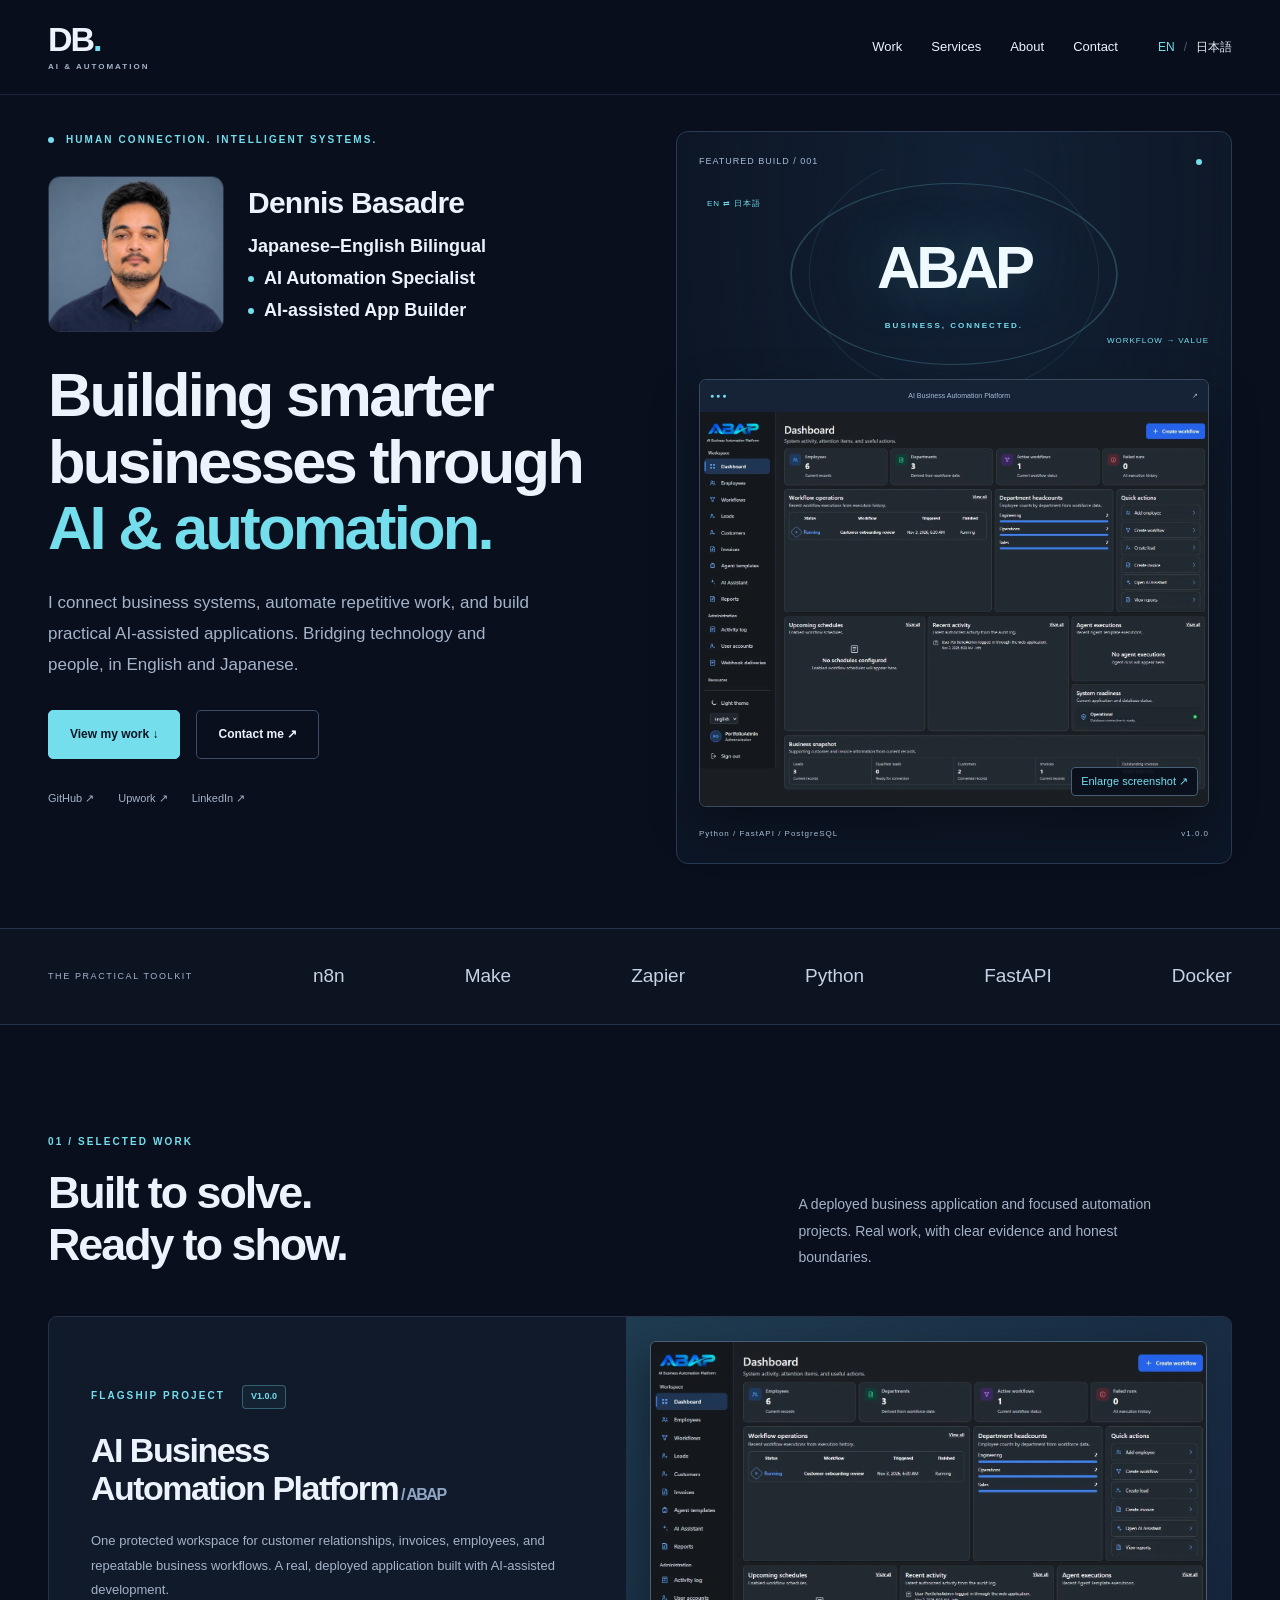
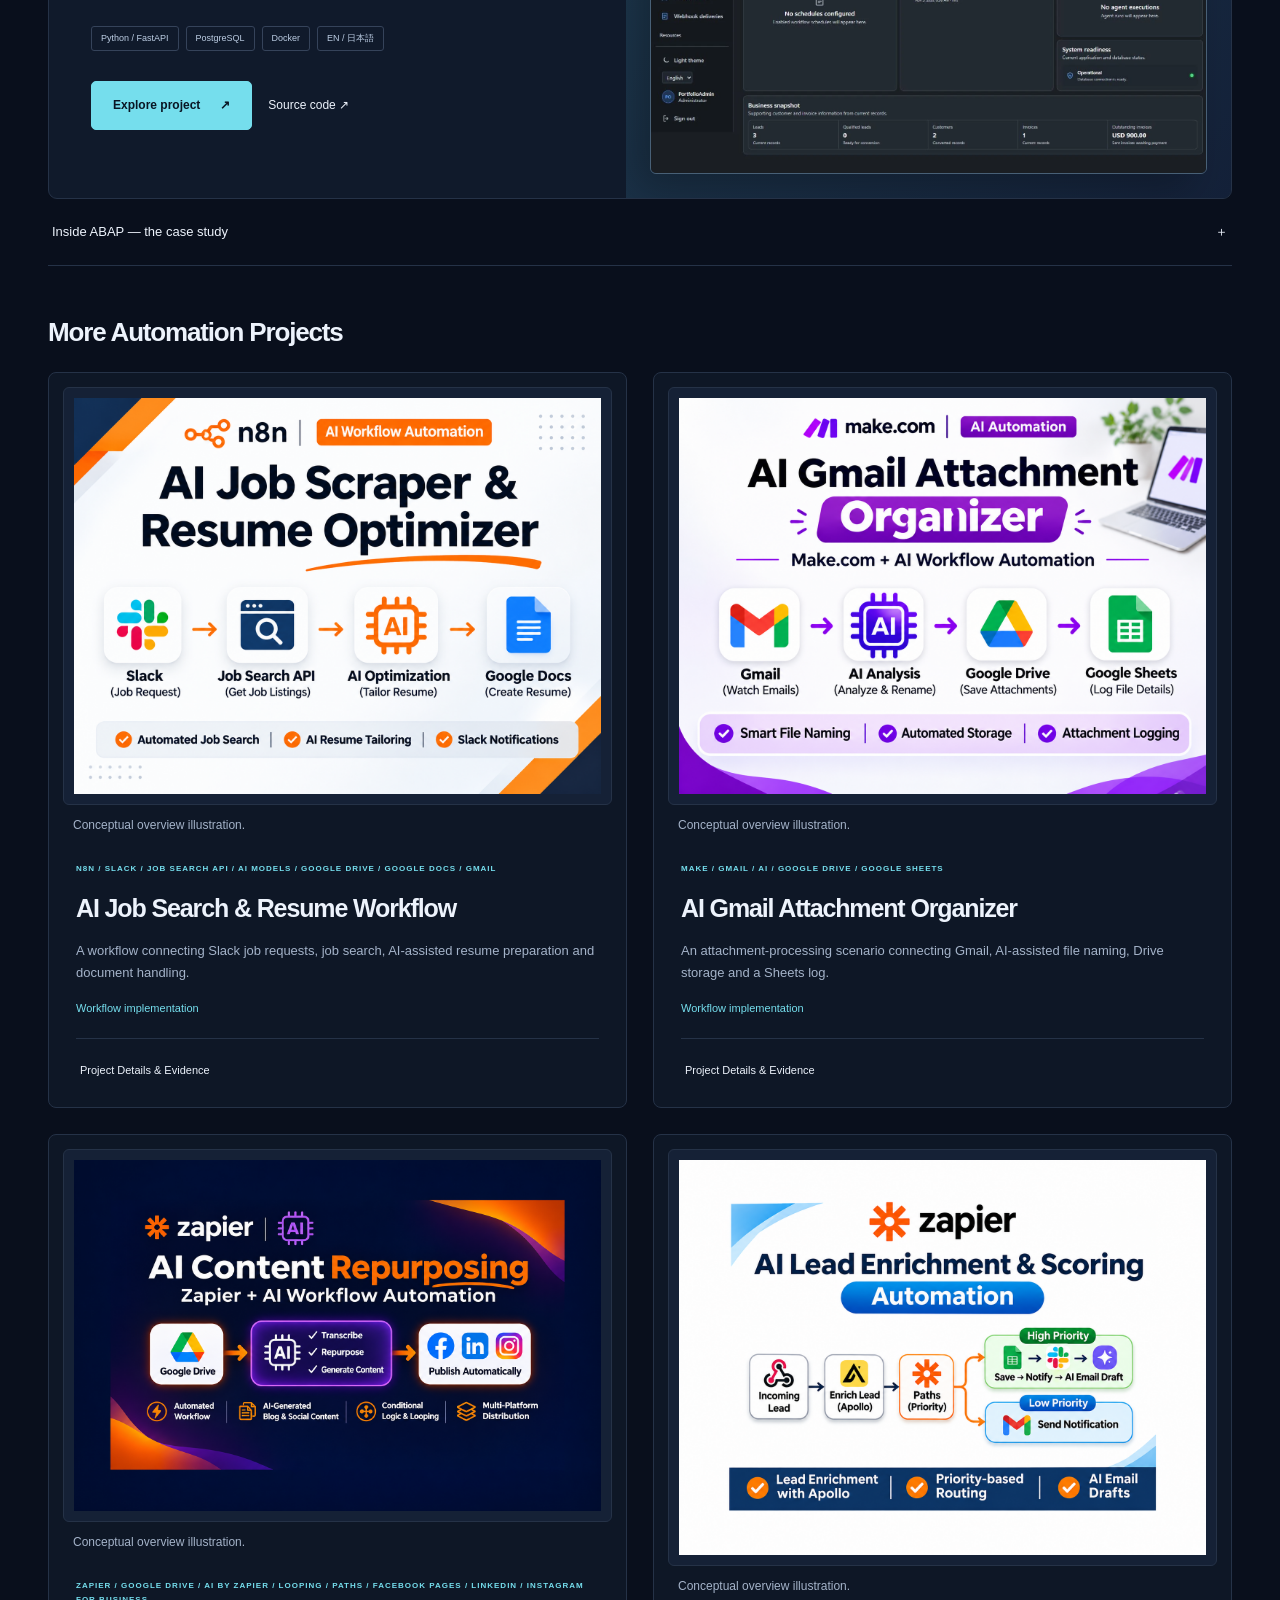
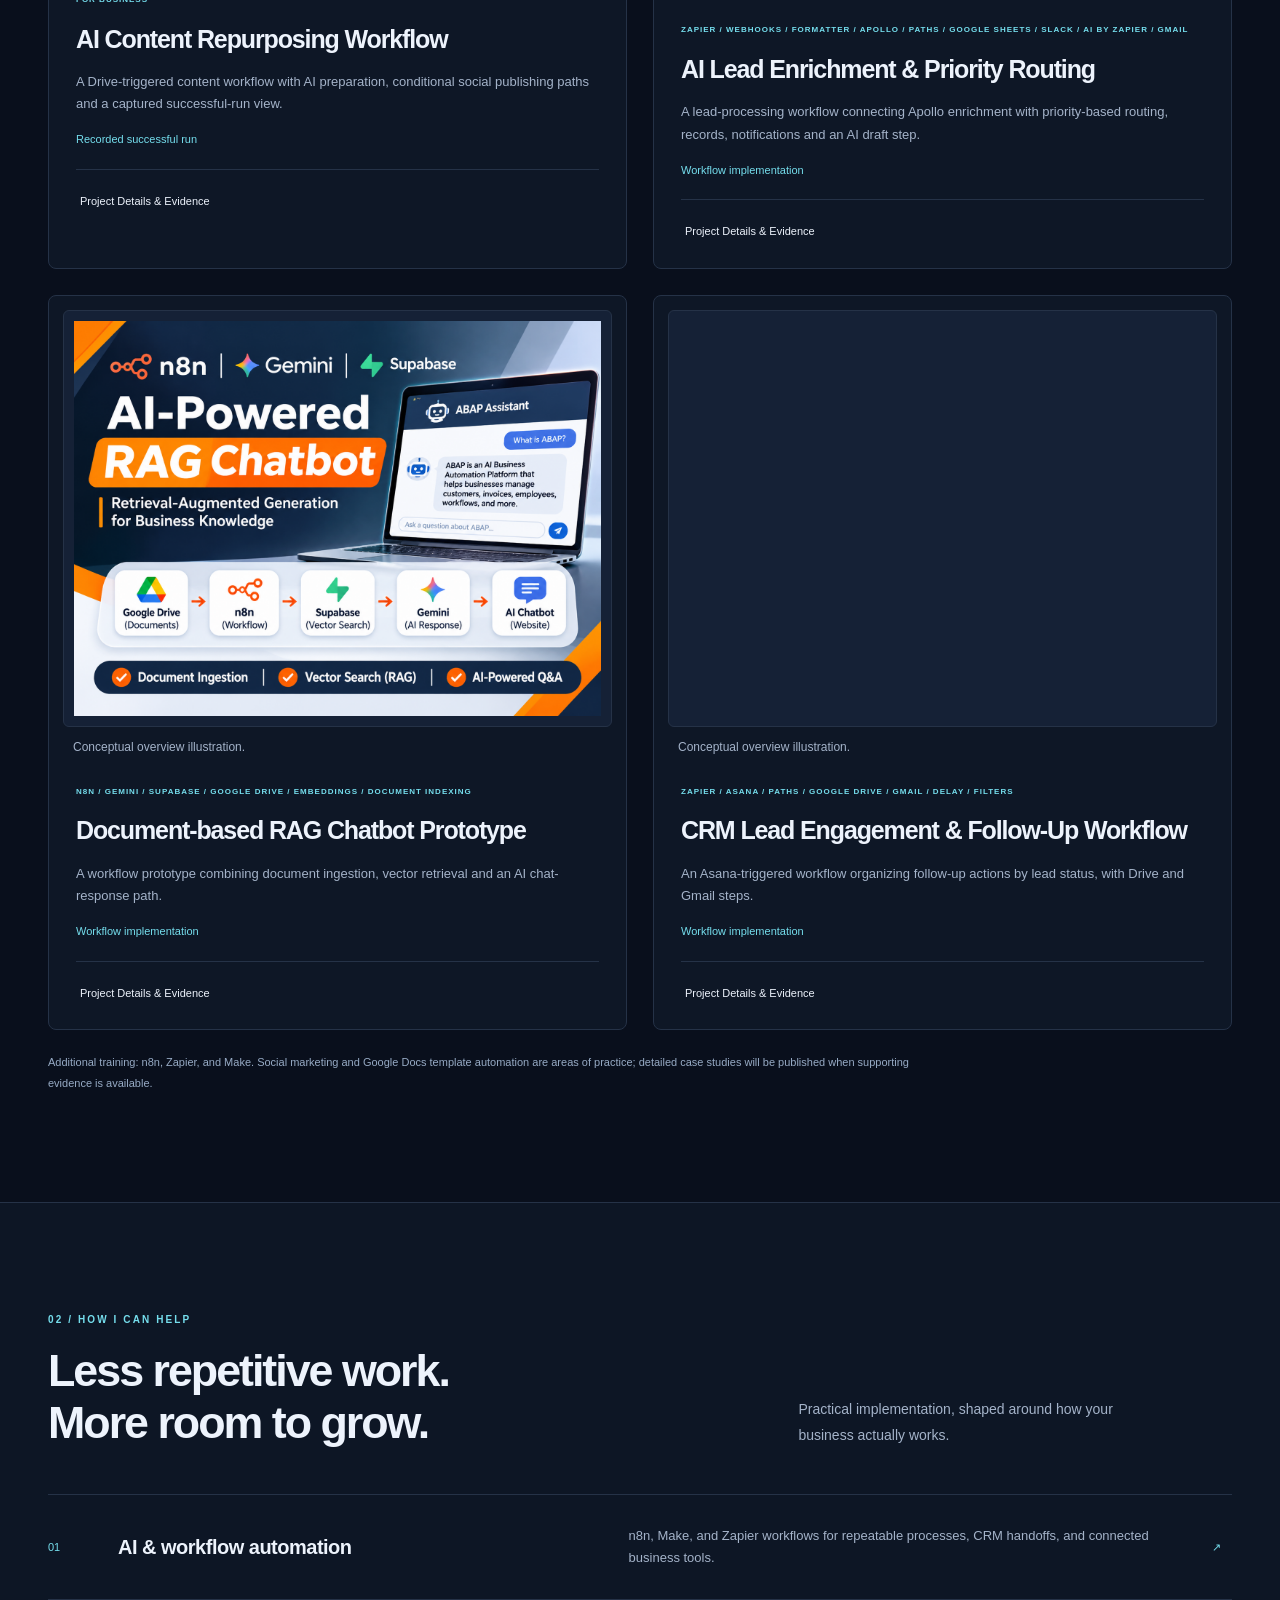
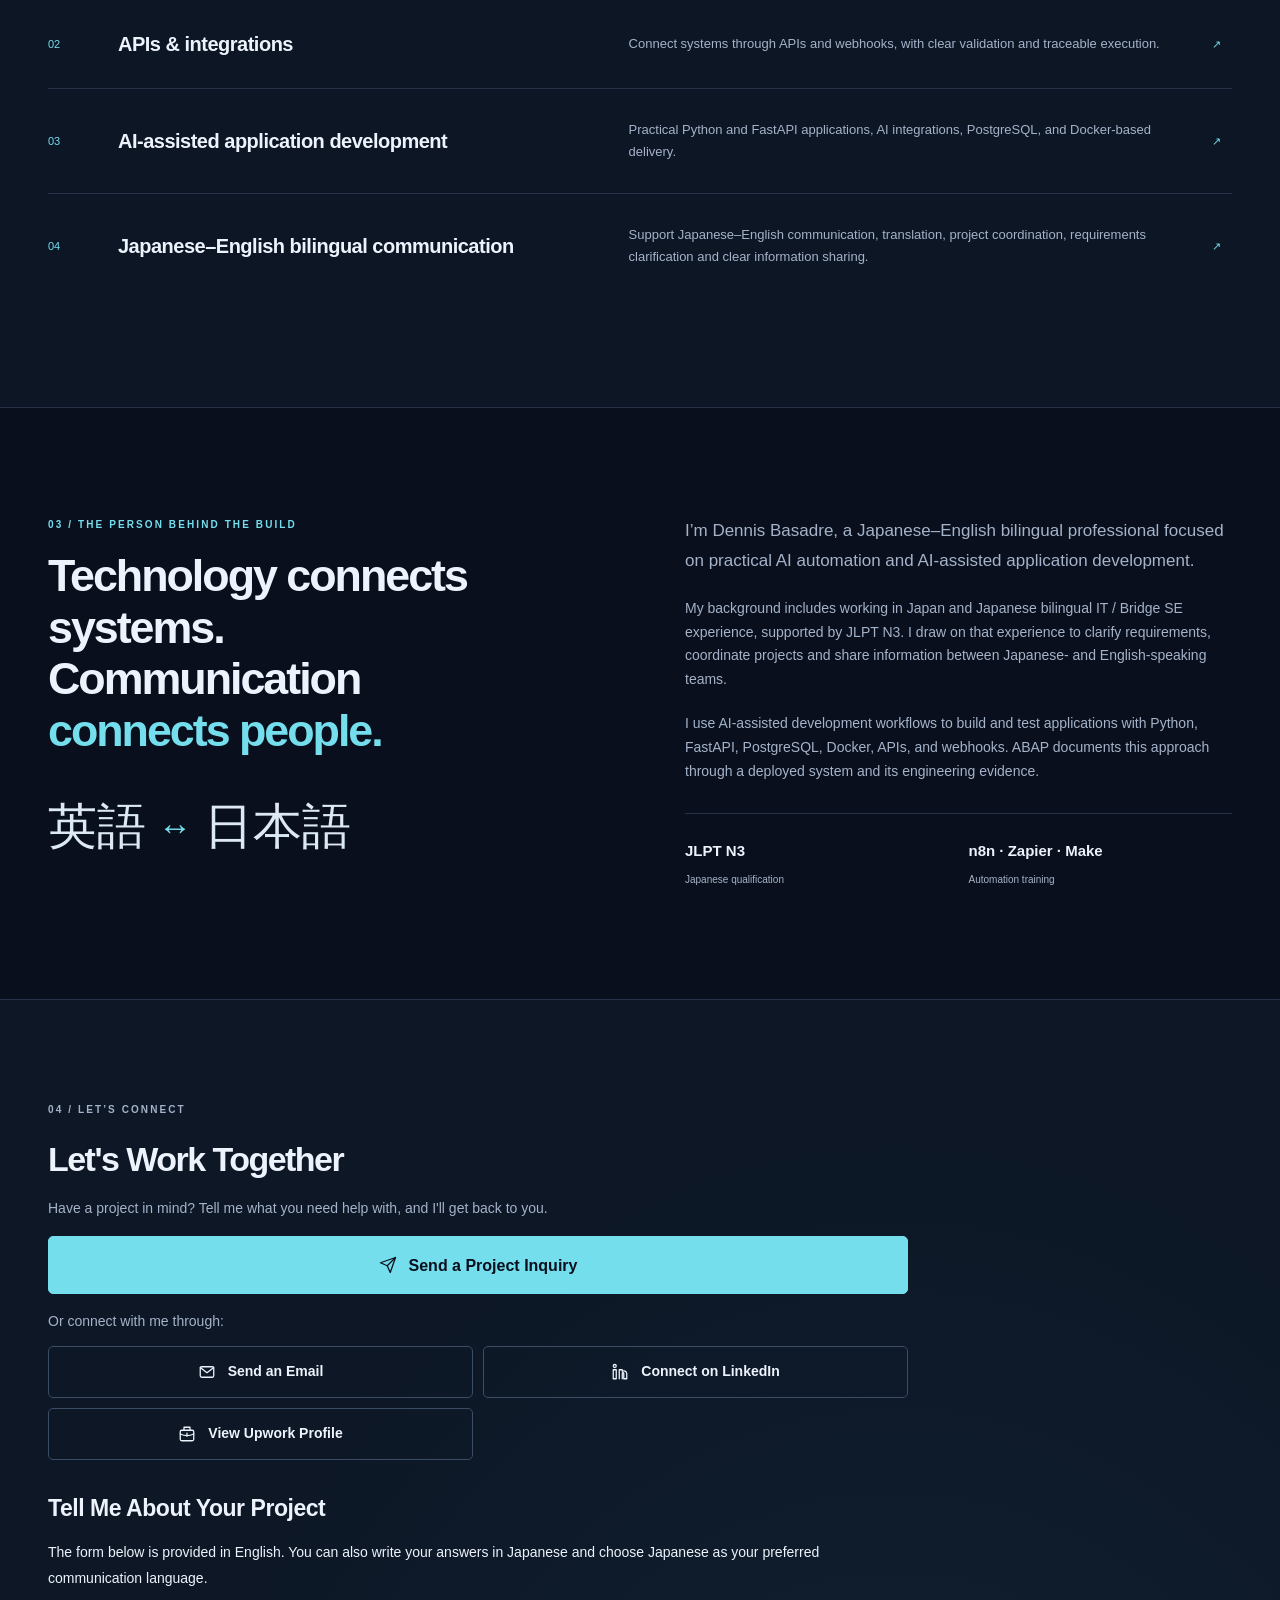
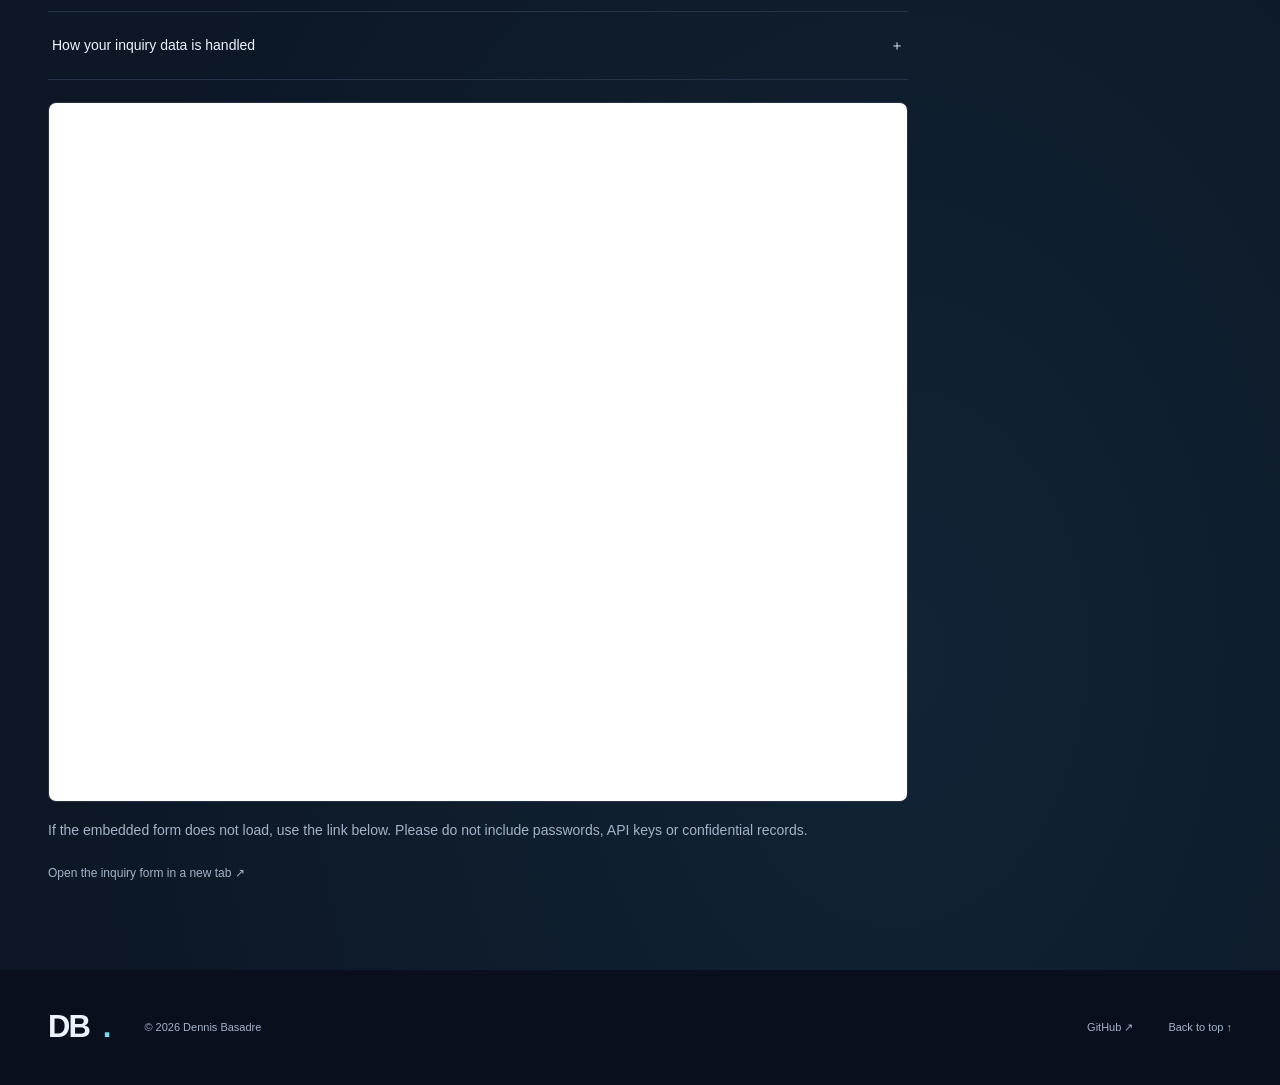
==== commit 7fae1aee: "Remove duplicate contact email and clarify inquiry headings" ====
--- a/index.html
+++ b/index.html
@@ -7,4 +7,4 @@
 <article class="flagship" id="abap"><div class="flagship-copy"><p class="eyebrow">FLAGSHIP PROJECT <span class="badge">v1.0.0</span></p><h3>AI Business<br>Automation Platform<span class="muted"> / ABAP</span></h3><p>One protected workspace for customer relationships, invoices, employees, and repeatable business workflows. A real, deployed application built with AI-assisted development.</p><div class="tags"><span>Python / FastAPI</span><span>PostgreSQL</span><span>Docker</span><span>EN / 日本語</span></div><div class="actions"><a class="button primary" href="https://abap.dennisbasadre.com/" target="_blank" rel="noopener noreferrer">Explore project <span aria-hidden="true">↗</span></a><a class="text-link" href="https://github.com/Denxell17/AI-Business-Automation-Platform" target="_blank" rel="noopener noreferrer">Source code <span aria-hidden="true">↗</span></a></div></div><a class="product-shot" href="assets/abap-dashboard-current-en.webp"><img loading="lazy" src="assets/abap-dashboard-current-en.webp" width="1424" height="1105" alt="Open full-size ABAP dashboard screenshot"></a></article>
 <details class="case-study"><summary>Inside ABAP — the case study <span>＋</span></summary><div class="case-content"><div class="three-col"><div><h4>Problem</h4><p>Business records and repeatable processes become difficult to manage across disconnected tools.</p></div><div><h4>Approach</h4><p>CRM, employee management, invoicing, protected documents, workflow scheduling and execution tracking in one authenticated application.</p></div><div><h4>Evidence &amp; scope</h4><p>A deployed application supported by synthetic-data demonstrations, isolated tests of signed n8n integration, and documented backup and recovery checks. This case study presents application capabilities and test evidence rather than commercial client results.</p></div></div><div class="architecture" aria-label="ABAP architecture"><span>Authenticated browser</span><b>→</b><span>FastAPI + business services</span><b>→</b><span>PostgreSQL</span><span>Background worker</span><b>→</b><span>Signed webhooks</span><b>→</b><span>n8n</span></div><p class="note">Architecture overview; it does not imply an active production n8n connection. The Advanced AI Assistant offers selectable models and safe synthetic demonstrations. It does not provide unrestricted free-form chat, live business-record access, or AI-initiated business actions.</p><p>Operational foundations: HTTPS, access controls, monitoring, encrypted backups, and verified recovery procedures.</p><div class="gallery"><figure class="assistant-shot"><a href="assets/abap-ai-assistant-demo.78669ae2c72f.webp" data-image-viewer><img loading="lazy" decoding="async" src="assets/abap-ai-assistant-demo.78669ae2c72f.webp" width="1585" height="991" alt="ABAP Advanced AI Assistant with model and language selection and a recorded public-information response"></a><figcaption>Advanced AI Assistant / recorded public-information demo. Account label anonymized as Demo Portfolio. Generated response text is illustrative, not independent verification of its claims.</figcaption></figure><figure><a href="assets/abap-crm-current-en.webp"><img loading="lazy" src="assets/abap-crm-current-en.webp" width="1440" height="1000" alt="CRM / fictional contacts"></a><figcaption>CRM / fictional contacts</figcaption></figure><figure><a href="assets/abap-invoice-current-en.webp"><img loading="lazy" src="assets/abap-invoice-current-en.webp" width="1424" height="1512" alt="Invoicing / synthetic amounts"></a><figcaption>Invoicing / synthetic amounts</figcaption></figure><figure><a href="assets/abap-workflow-current-en.webp"><img loading="lazy" src="assets/abap-workflow-current-en.webp" width="1424" height="1710" alt="Workflow execution / demonstration"></a><figcaption>Workflow execution / demonstration</figcaption></figure><figure><a href="assets/abap-dashboard-current-ja.webp"><img loading="lazy" src="assets/abap-dashboard-current-ja.webp" width="1424" height="1105" alt="Japanese interface"></a><figcaption>Japanese interface</figcaption></figure></div><p class="note">Core application captures: November 3, 2026, using synthetic data in an isolated local environment. AI Assistant: November 5 recorded public-information demo; generated text is illustrative. Select an image to view it at full size.</p></div></details><h3 class="automation-heading" id="automation-projects-title">More Automation Projects</h3><!-- automation-gallery:start --><div class="project-grid" role="group" aria-labelledby="automation-projects-title" data-automation-gallery data-asset-prefix=""><article class="project" id="automation-job-search-resume"><a href="assets/automation/job-search-resume/overview-v1.webp" data-image-viewer><img src="assets/automation/job-search-resume/overview-v1.webp" alt="Conceptual illustration: AI Job Search &amp; Resume Workflow" width="1448" height="1086" loading="lazy" decoding="async"></a><p class="thumbnail-caption">Conceptual overview illustration.</p><div class="project-body"><p class="eyebrow">n8n / Slack / Job Search API / AI models / Google Drive / Google Docs / Gmail</p><h4>AI Job Search &amp; Resume Workflow</h4><p>A workflow connecting Slack job requests, job search, AI-assisted resume preparation and document handling.</p><p class="project-evidence-status">Workflow implementation</p><details><summary>Project Details &amp; Evidence</summary><div class="automation-detail"><h5>Problem</h5><p>Searching job listings and adapting a resume involves repeated checks, document updates and notifications.</p><h5>Approach</h5><p>Connect Slack requests to job retrieval, AI-assisted resume preparation, document updates, Gmail drafts and Slack notifications in one workflow.</p><h5>Workflow</h5><p>Slack request → validate query → job API → process results → AI resume preparation → Drive/Docs → Gmail draft and Slack notification.</p><h5>Evidence &amp; scope</h5><p>The n8n editor demonstrates connected job-search, AI-assisted resume preparation, document and notification steps. Evidence covers workflow design; generated documents and notification delivery remain outside the demonstrated scope.</p><div class="automation-evidence"><figure><a href="assets/automation/job-search-resume/workflow-editor-v1.webp" data-image-viewer><img src="assets/automation/job-search-resume/workflow-editor-v1.webp" alt="n8n editor showing job-search, resume, document and notification steps" width="1917" height="869" loading="lazy" decoding="async"></a><figcaption>Workflow editor — n8n workflow editor — Connected job-search, resume, document and notification steps.</figcaption></figure></div></div></details></div></article><article class="project" id="automation-gmail-attachment-organizer"><a href="assets/automation/gmail-attachment-organizer/overview-v1.webp" data-image-viewer><img src="assets/automation/gmail-attachment-organizer/overview-v1.webp" alt="Conceptual illustration: AI Gmail Attachment Organizer" width="1448" height="1086" loading="lazy" decoding="async"></a><p class="thumbnail-caption">Conceptual overview illustration.</p><div class="project-body"><p class="eyebrow">Make / Gmail / AI / Google Drive / Google Sheets</p><h4>AI Gmail Attachment Organizer</h4><p>An attachment-processing scenario connecting Gmail, AI-assisted file naming, Drive storage and a Sheets log.</p><p class="project-evidence-status">Workflow implementation</p><details><summary>Project Details &amp; Evidence</summary><div class="automation-detail"><h5>Problem</h5><p>Manually saving, naming and logging email attachments creates repetitive work.</p><h5>Approach</h5><p>Connect Gmail attachments to AI-assisted file naming, Google Drive storage and a Google Sheets log, with a notification step.</p><h5>Workflow</h5><p>Watch emails → list attachments → upload for analysis → generate filename → upload to Drive → log in Sheets → email notification.</p><h5>Evidence &amp; scope</h5><p>The Make editor shows the attachment-processing sequence and per-module operation indicators, from Gmail intake to file naming, Drive storage and Sheets logging. Scheduling is disabled in this capture; evidence covers the configured scenario rather than confirmed downstream outputs.</p><div class="automation-evidence"><figure><a href="assets/automation/gmail-attachment-organizer/scenario-editor-v1.webp" data-image-viewer><img src="assets/automation/gmail-attachment-organizer/scenario-editor-v1.webp" alt="Make attachment-processing scenario with module operation indicators" width="1820" height="707" loading="lazy" decoding="async"></a><figcaption>Workflow editor — Make scenario — Attachment-processing modules with operation indicators and the disabled schedule control visible.</figcaption></figure></div></div></details></div></article><article class="project" id="automation-content-repurposing"><a href="assets/automation/content-repurposing/overview-v1.webp" data-image-viewer><img src="assets/automation/content-repurposing/overview-v1.webp" alt="Conceptual illustration: AI Content Repurposing Workflow" width="1536" height="1024" loading="lazy" decoding="async"></a><p class="thumbnail-caption">Conceptual overview illustration.</p><div class="project-body"><p class="eyebrow">Zapier / Google Drive / AI by Zapier / Looping / Paths / Facebook Pages / LinkedIn / Instagram for Business</p><h4>AI Content Repurposing Workflow</h4><p>A Drive-triggered content workflow with AI preparation, conditional social publishing paths and a captured successful-run view.</p><p class="project-evidence-status">Recorded successful run</p><details><summary>Project Details &amp; Evidence</summary><div class="automation-detail"><h5>Problem</h5><p>Adapting source content for different channels involves transcription, content preparation and repeated publishing steps.</p><h5>Approach</h5><p>Connect incoming Drive files to AI transcription and content preparation, then route them through conditional social publishing paths.</p><h5>Workflow</h5><p>New Drive file → filter → AI transcription/content preparation → loop → conditional paths → configured Facebook, LinkedIn and Instagram actions. The recorded run completed one path and skipped the alternative.</p><h5>Evidence &amp; scope</h5><p>Zapier editor views demonstrate file intake, AI content preparation and conditional social publishing paths. A recorded successful run shows one branch completed and the alternative skipped. Evidence is limited to that recorded path; public post contents and business outcomes are outside this case study.</p><div class="automation-evidence"><figure><a href="assets/automation/content-repurposing/workflow-start-v1.webp" data-image-viewer><img src="assets/automation/content-repurposing/workflow-start-v1.webp" alt="Zapier file intake, filtering, AI preparation and loop steps" width="1906" height="747" loading="lazy" decoding="async"></a><figcaption>Workflow editor — Zapier workflow — File intake, filtering, AI preparation and loop configuration.</figcaption></figure><figure><a href="assets/automation/content-repurposing/workflow-social-paths-v1.webp" data-image-viewer><img src="assets/automation/content-repurposing/workflow-social-paths-v1.webp" alt="Zapier paths with configured social publishing actions" width="1907" height="747" loading="lazy" decoding="async"></a><figcaption>Workflow editor — Conditional paths — Configured Facebook Pages, LinkedIn and Instagram actions.</figcaption></figure><figure><a href="assets/automation/content-repurposing/workflow-overview-v1.webp" data-image-viewer><img src="assets/automation/content-repurposing/workflow-overview-v1.webp" alt="Full content repurposing workflow editor overview" width="650" height="751" loading="lazy" decoding="async"></a><figcaption>Workflow editor — Full workflow design — Upstream processing and conditional publishing paths.</figcaption></figure><figure><a href="assets/automation/content-repurposing/recorded-run-v1.webp" data-image-viewer><img src="assets/automation/content-repurposing/recorded-run-v1.webp" alt="Recorded Zapier run showing a successful branch and a skipped alternative" width="372" height="660" loading="lazy" decoding="async"></a><figcaption>Execution evidence — Recorded successful run — One branch completed; the alternative was skipped.</figcaption></figure></div></div></details></div></article><article class="project" id="automation-lead-enrichment"><a href="assets/automation/lead-enrichment/overview-v1.webp" data-image-viewer><img src="assets/automation/lead-enrichment/overview-v1.webp" alt="Conceptual illustration: AI Lead Enrichment &amp; Priority Routing" width="1448" height="1086" loading="lazy" decoding="async"></a><p class="thumbnail-caption">Conceptual overview illustration.</p><div class="project-body"><p class="eyebrow">Zapier / Webhooks / Formatter / Apollo / Paths / Google Sheets / Slack / AI by Zapier / Gmail</p><h4>AI Lead Enrichment &amp; Priority Routing</h4><p>A lead-processing workflow connecting Apollo enrichment with priority-based routing, records, notifications and an AI draft step.</p><p class="project-evidence-status">Workflow implementation</p><details><summary>Project Details &amp; Evidence</summary><div class="automation-detail"><h5>Problem</h5><p>Incoming leads need context and routing before the next follow-up step can be organized.</p><h5>Approach</h5><p>Combine incoming lead data with Apollo enrichment, then use priority-based paths for records, notifications and AI-assisted draft preparation.</p><h5>Workflow</h5><p>Incoming lead → format company URL → enrichment → priority paths → record/notify/draft actions as configured.</p><h5>Evidence &amp; scope</h5><p>The Zapier editor shows Apollo enrichment, priority-based paths and configured record, notification and AI-draft actions, with an in-use version visible. Evidence covers the workflow configuration; numeric lead scoring, enrichment accuracy and completed outputs are outside the demonstrated scope.</p><div class="automation-evidence"><figure><a href="assets/automation/lead-enrichment/workflow-editor-v1.webp" data-image-viewer><img src="assets/automation/lead-enrichment/workflow-editor-v1.webp" alt="Zapier lead enrichment and high-low priority routing workflow" width="1917" height="757" loading="lazy" decoding="async"></a><figcaption>Workflow editor — Zapier workflow editor — Apollo enrichment and priority-based follow-up routing.</figcaption></figure></div></div></details></div></article><article class="project" id="automation-rag-chatbot-prototype"><a href="assets/automation/rag-chatbot-prototype/overview-v1.webp" data-image-viewer><img src="assets/automation/rag-chatbot-prototype/overview-v1.webp" alt="Conceptual illustration: Document-based RAG Chatbot Prototype" width="1448" height="1086" loading="lazy" decoding="async"></a><p class="thumbnail-caption">Conceptual overview illustration.</p><div class="project-body"><p class="eyebrow">n8n / Gemini / Supabase / Google Drive / Embeddings / Document indexing</p><h4>Document-based RAG Chatbot Prototype</h4><p>A workflow prototype combining document ingestion, vector retrieval and an AI chat-response path.</p><p class="project-evidence-status">Workflow implementation</p><details><summary>Project Details &amp; Evidence</summary><div class="automation-detail"><h5>Problem</h5><p>A document assistant needs a way to index source material and retrieve relevant passages for a response.</p><h5>Approach</h5><p>Prototype document ingestion and indexing from Drive, Supabase retrieval and Gemini-assisted chat responses in n8n.</p><h5>Workflow</h5><p>Document create/update/archive paths → loading and index maintenance; chat trigger → retrieval tool and Gemini model → configured response path.</p><h5>Evidence &amp; scope</h5><p>This n8n prototype demonstrates document-ingestion and indexing paths, Supabase retrieval and a Gemini-assisted response configuration. It is separate from the deployed ABAP AI Assistant. Evidence covers prototype architecture, rather than completed indexing, evaluated chat answers or live business-record access.</p><div class="automation-evidence"><figure><a href="assets/automation/rag-chatbot-prototype/workflow-editor-v1.webp" data-image-viewer><img src="assets/automation/rag-chatbot-prototype/workflow-editor-v1.webp" alt="n8n prototype editor showing document indexing and retrieval-assisted chat paths" width="1907" height="780" loading="lazy" decoding="async"></a><figcaption>Workflow editor — n8n prototype editor — Document indexing and retrieval-assisted chat paths.</figcaption></figure><figure><a href="assets/automation/rag-chatbot-prototype/workflow-overview-v1.webp" data-image-viewer><img src="assets/automation/rag-chatbot-prototype/workflow-overview-v1.webp" alt="Cropped RAG prototype workflow overview" width="780" height="661" loading="lazy" decoding="async"></a><figcaption>Workflow editor — Prototype overview — An alternate view of the same document and chat architecture.</figcaption></figure></div></div></details></div></article><article class="project" id="automation-crm-follow-up"><a href="assets/automation/crm-follow-up/overview-v1.webp" data-image-viewer><img src="assets/automation/crm-follow-up/overview-v1.webp" alt="Conceptual illustration: CRM Lead Engagement &amp; Follow-Up Workflow" width="1448" height="1086" loading="lazy" decoding="async"></a><p class="thumbnail-caption">Conceptual overview illustration.</p><div class="project-body"><p class="eyebrow">Zapier / Asana / Paths / Google Drive / Gmail / Delay / Filters</p><h4>CRM Lead Engagement &amp; Follow-Up Workflow</h4><p>An Asana-triggered workflow organizing follow-up actions by lead status, with Drive and Gmail steps.</p><p class="project-evidence-status">Workflow implementation</p><details><summary>Project Details &amp; Evidence</summary><div class="automation-detail"><h5>Problem</h5><p>Lead follow-up requires different actions as a conversation moves from preparation through quoting and approval.</p><h5>Approach</h5><p>Use Asana task status to organize conditional folder and task creation, follow-up email actions, delays and checks.</p><h5>Workflow</h5><p>Asana task update → status paths → configured Drive/Asana/Gmail actions, with delays and filters in selected paths.</p><h5>Evidence &amp; scope</h5><p>The Zapier editor views show status-based CRM follow-up paths using Asana, Drive, Gmail, delays and filters. Original warning/step indicators remain visible and their cause is undiagnosed. Evidence covers configuration; paid/closed is a route label, not a verified payment or completed client outcome.</p><div class="automation-evidence"><figure><a href="assets/automation/crm-follow-up/workflow-v1.webp" data-image-viewer><img src="assets/automation/crm-follow-up/workflow-v1.webp" alt="Zapier CRM follow-up v1 editor with original warning indicator" width="1917" height="750" loading="lazy" decoding="async"></a><figcaption>Workflow editor — Version 1 — Status-based follow-up paths with the original warning/step indicator visible.</figcaption></figure><figure><a href="assets/automation/crm-follow-up/workflow-v1-alternate.webp" data-image-viewer><img src="assets/automation/crm-follow-up/workflow-v1-alternate.webp" alt="Alternate v1 follow-up workflow editor view" width="1912" height="745" loading="lazy" decoding="async"></a><figcaption>Workflow editor — Version 1 detail — An alternate view of the same follow-up configuration.</figcaption></figure><figure><a href="assets/automation/crm-follow-up/workflow-v2.webp" data-image-viewer><img src="assets/automation/crm-follow-up/workflow-v2.webp" alt="Zapier CRM follow-up v2 editor with original warning indicator" width="1907" height="757" loading="lazy" decoding="async"></a><figcaption>Workflow editor — Version 2 — Workflow configuration with the original warning/step indicator visible.</figcaption></figure></div></div></details></div></article></div><!-- automation-gallery:end --><p class="note coverage">Additional training: n8n, Zapier, and Make. Social marketing and Google Docs template automation are areas of practice; detailed case studies will be published when supporting evidence is available.</p></section>
 <section class="services section" id="services"><div class="shell"><div class="section-head"><div><p class="eyebrow">02 / HOW I CAN HELP</p><h2>Less repetitive work.<br>More room to grow.</h2></div><p>Practical implementation, shaped around how your business actually works.</p></div><div class="service-list"><article><span>01</span><h3>AI & workflow automation</h3><p>n8n, Make, and Zapier workflows for repeatable processes, CRM handoffs, and connected business tools.</p><span aria-hidden="true">↗</span></article><article><span>02</span><h3>APIs & integrations</h3><p>Connect systems through APIs and webhooks, with clear validation and traceable execution.</p><span aria-hidden="true">↗</span></article><article><span>03</span><h3>AI-assisted application development</h3><p>Practical Python and FastAPI applications, AI integrations, PostgreSQL, and Docker-based delivery.</p><span aria-hidden="true">↗</span></article><article><span>04</span><h3>Japanese–English bilingual communication</h3><p>Support Japanese–English communication, translation, project coordination, requirements clarification and clear information sharing.</p><span aria-hidden="true">↗</span></article></div></div></section><section class="section shell about" id="about"><div><p class="eyebrow">03 / THE PERSON BEHIND THE BUILD</p><h2>Technology connects systems.<br>Communication<br><em>connects people.</em></h2><div class="bilingual-mark">英語 <span>↔</span> 日本語</div></div><div class="about-copy"><p class="lede">I’m Dennis Basadre, a Japanese–English bilingual professional focused on practical AI automation and AI-assisted application development.</p><p>My background includes working in Japan and Japanese bilingual IT / Bridge SE experience, supported by JLPT N3. I draw on that experience to clarify requirements, coordinate projects and share information between Japanese- and English-speaking teams.</p><p>I use AI-assisted development workflows to build and test applications with Python, FastAPI, PostgreSQL, Docker, APIs, and webhooks. ABAP documents this approach through a deployed system and its engineering evidence.</p><div class="qualifications"><div><strong>JLPT N3</strong><span>Japanese qualification</span></div><div><strong>n8n · Zapier · Make</strong><span>Automation training</span></div></div></div></section>
-<section class="contact" id="contact"><div class="shell contact-inner"><div class="contact-options"><p class="eyebrow">04 / LET’S CONNECT</p><h2>Let's Work Together</h2><p>Have a project in mind? Tell me what you need help with, and I'll get back to you.</p><a class="button primary contact-primary" href="#project-inquiry"><svg class="contact-icon" viewBox="0 0 24 24" fill="none" stroke="currentColor" stroke-width="1.7" stroke-linecap="round" stroke-linejoin="round" aria-hidden="true" focusable="false"><path d="m22 2-7 20-4-9-9-4 20-7Z"/><path d="M22 2 11 13"/></svg><span>Send a Project Inquiry</span></a><h3 class="contact-secondary-title">Or connect with me through:</h3><div class="contact-methods"><a class="button quiet" href="mailto:dennisbernard.basadre@gmail.com"><svg class="contact-icon" viewBox="0 0 24 24" fill="none" stroke="currentColor" stroke-width="1.7" stroke-linecap="round" stroke-linejoin="round" aria-hidden="true" focusable="false"><rect x="3" y="5" width="18" height="14" rx="2"/><path d="m3 6 9 7 9-7"/></svg><span>Send an Email</span></a><a class="button quiet" href="https://www.linkedin.com/in/dennis-bernard-basadre-949508235" target="_blank" rel="noopener noreferrer"><svg class="contact-icon" viewBox="0 0 24 24" fill="none" stroke="currentColor" stroke-width="1.7" stroke-linecap="round" stroke-linejoin="round" aria-hidden="true" focusable="false"><rect x="3" y="9" width="4" height="12"/><path d="M11 21V9h4v2a4 4 0 0 1 6 3v7h-4v-7a1 1 0 0 0-2 0v7"/><circle cx="5" cy="4" r="2"/></svg><span>Connect on LinkedIn</span></a><a class="button quiet" href="https://www.upwork.com/freelancers/~018e55b8cb4f803cf1" target="_blank" rel="noopener noreferrer"><svg class="contact-icon" viewBox="0 0 24 24" fill="none" stroke="currentColor" stroke-width="1.7" stroke-linecap="round" stroke-linejoin="round" aria-hidden="true" focusable="false"><rect x="3" y="7" width="18" height="14" rx="2"/><path d="M8 7V3h8v4M3 12a20 20 0 0 0 18 0M12 11v4"/></svg><span>View Upwork Profile</span></a></div><p class="contact-email"><a href="mailto:dennisbernard.basadre@gmail.com">dennisbernard.basadre@gmail.com</a></p></div><div id="project-inquiry" class="inquiry-panel" aria-labelledby="inquiry-title"><h3 id="inquiry-title">Send a Project Inquiry</h3><p class="youform-language-note" id="inquiry-language">The form below is provided in English. You can also write your answers in Japanese and choose Japanese as your preferred communication language.</p><details class="contact-privacy"><summary>How your inquiry data is handled <span aria-hidden="true">＋</span></summary><p>Youform collects the name, email address and project description you submit, plus any optional tools, improvement goals, start time and communication-language preference. I use these details to assess your request, reply and follow up.</p><p>Youform processes and stores responses and sends inquiry notifications. It and its service providers may process technical information, including IP address and browser information, for service operation and security. Processing may take place outside your country.</p><p>Inquiry records may be held in Youform and my email mailbox for responding and necessary follow-up. Retention depends on those purposes, deletion decisions and provider policies/settings; no fixed retention period or automatic deletion deadline is promised. Deleting a visible response may not immediately erase retained backups. You can request access or deletion through the Upwork or LinkedIn links above.</p><p><a href="https://youform.com/privacy-policy/" target="_blank" rel="noopener noreferrer">Youform privacy policy <span aria-hidden="true">↗</span></a></p></details><iframe class="youform-frame" src="https://app.youform.com/forms/ydazpncc" title="Client inquiry form — Youform (English)" aria-describedby="inquiry-language" width="100%" height="700" loading="lazy" referrerpolicy="no-referrer"></iframe><p>If the embedded form does not load, use the link below. Please do not include passwords, API keys or confidential records.</p><p><a class="text-link" href="https://app.youform.com/forms/ydazpncc" target="_blank" rel="noopener noreferrer">Open the inquiry form in a new tab <span aria-hidden="true">↗</span></a></p></div></div></section></main><footer class="shell"><a class="brand" href="#top">DB<span>.</span></a><p>© 2026 Dennis Basadre</p><a class="" href="https://github.com/Denxell17" target="_blank" rel="noopener noreferrer">GitHub <span aria-hidden="true">↗</span></a><a href="#top">Back to top ↑</a></footer></body></html>+<section class="contact" id="contact"><div class="shell contact-inner"><div class="contact-options"><p class="eyebrow">04 / LET’S CONNECT</p><h2>Let's Work Together</h2><p>Have a project in mind? Tell me what you need help with, and I'll get back to you.</p><a class="button primary contact-primary" href="#project-inquiry"><svg class="contact-icon" viewBox="0 0 24 24" fill="none" stroke="currentColor" stroke-width="1.7" stroke-linecap="round" stroke-linejoin="round" aria-hidden="true" focusable="false"><path d="m22 2-7 20-4-9-9-4 20-7Z"/><path d="M22 2 11 13"/></svg><span>Send a Project Inquiry</span></a><h3 class="contact-secondary-title">Or connect with me through:</h3><div class="contact-methods"><a class="button quiet" href="mailto:dennisbernard.basadre@gmail.com"><svg class="contact-icon" viewBox="0 0 24 24" fill="none" stroke="currentColor" stroke-width="1.7" stroke-linecap="round" stroke-linejoin="round" aria-hidden="true" focusable="false"><rect x="3" y="5" width="18" height="14" rx="2"/><path d="m3 6 9 7 9-7"/></svg><span>Send an Email</span></a><a class="button quiet" href="https://www.linkedin.com/in/dennis-bernard-basadre-949508235" target="_blank" rel="noopener noreferrer"><svg class="contact-icon" viewBox="0 0 24 24" fill="none" stroke="currentColor" stroke-width="1.7" stroke-linecap="round" stroke-linejoin="round" aria-hidden="true" focusable="false"><rect x="3" y="9" width="4" height="12"/><path d="M11 21V9h4v2a4 4 0 0 1 6 3v7h-4v-7a1 1 0 0 0-2 0v7"/><circle cx="5" cy="4" r="2"/></svg><span>Connect on LinkedIn</span></a><a class="button quiet" href="https://www.upwork.com/freelancers/~018e55b8cb4f803cf1" target="_blank" rel="noopener noreferrer"><svg class="contact-icon" viewBox="0 0 24 24" fill="none" stroke="currentColor" stroke-width="1.7" stroke-linecap="round" stroke-linejoin="round" aria-hidden="true" focusable="false"><rect x="3" y="7" width="18" height="14" rx="2"/><path d="M8 7V3h8v4M3 12a20 20 0 0 0 18 0M12 11v4"/></svg><span>View Upwork Profile</span></a></div></div><div id="project-inquiry" class="inquiry-panel" aria-labelledby="inquiry-title"><h3 id="inquiry-title">Tell Me About Your Project</h3><p class="youform-language-note" id="inquiry-language">The form below is provided in English. You can also write your answers in Japanese and choose Japanese as your preferred communication language.</p><details class="contact-privacy"><summary>How your inquiry data is handled <span aria-hidden="true">＋</span></summary><p>Youform collects the name, email address and project description you submit, plus any optional tools, improvement goals, start time and communication-language preference. I use these details to assess your request, reply and follow up.</p><p>Youform processes and stores responses and sends inquiry notifications. It and its service providers may process technical information, including IP address and browser information, for service operation and security. Processing may take place outside your country.</p><p>Inquiry records may be held in Youform and my email mailbox for responding and necessary follow-up. Retention depends on those purposes, deletion decisions and provider policies/settings; no fixed retention period or automatic deletion deadline is promised. Deleting a visible response may not immediately erase retained backups. You can request access or deletion through the Upwork or LinkedIn links above.</p><p><a href="https://youform.com/privacy-policy/" target="_blank" rel="noopener noreferrer">Youform privacy policy <span aria-hidden="true">↗</span></a></p></details><iframe class="youform-frame" src="https://app.youform.com/forms/ydazpncc" title="Client inquiry form — Youform (English)" aria-describedby="inquiry-language" width="100%" height="700" loading="lazy" referrerpolicy="no-referrer"></iframe><p>If the embedded form does not load, use the link below. Please do not include passwords, API keys or confidential records.</p><p><a class="text-link" href="https://app.youform.com/forms/ydazpncc" target="_blank" rel="noopener noreferrer">Open the inquiry form in a new tab <span aria-hidden="true">↗</span></a></p></div></div></section></main><footer class="shell"><a class="brand" href="#top">DB<span>.</span></a><p>© 2026 Dennis Basadre</p><a class="" href="https://github.com/Denxell17" target="_blank" rel="noopener noreferrer">GitHub <span aria-hidden="true">↗</span></a><a href="#top">Back to top ↑</a></footer></body></html>
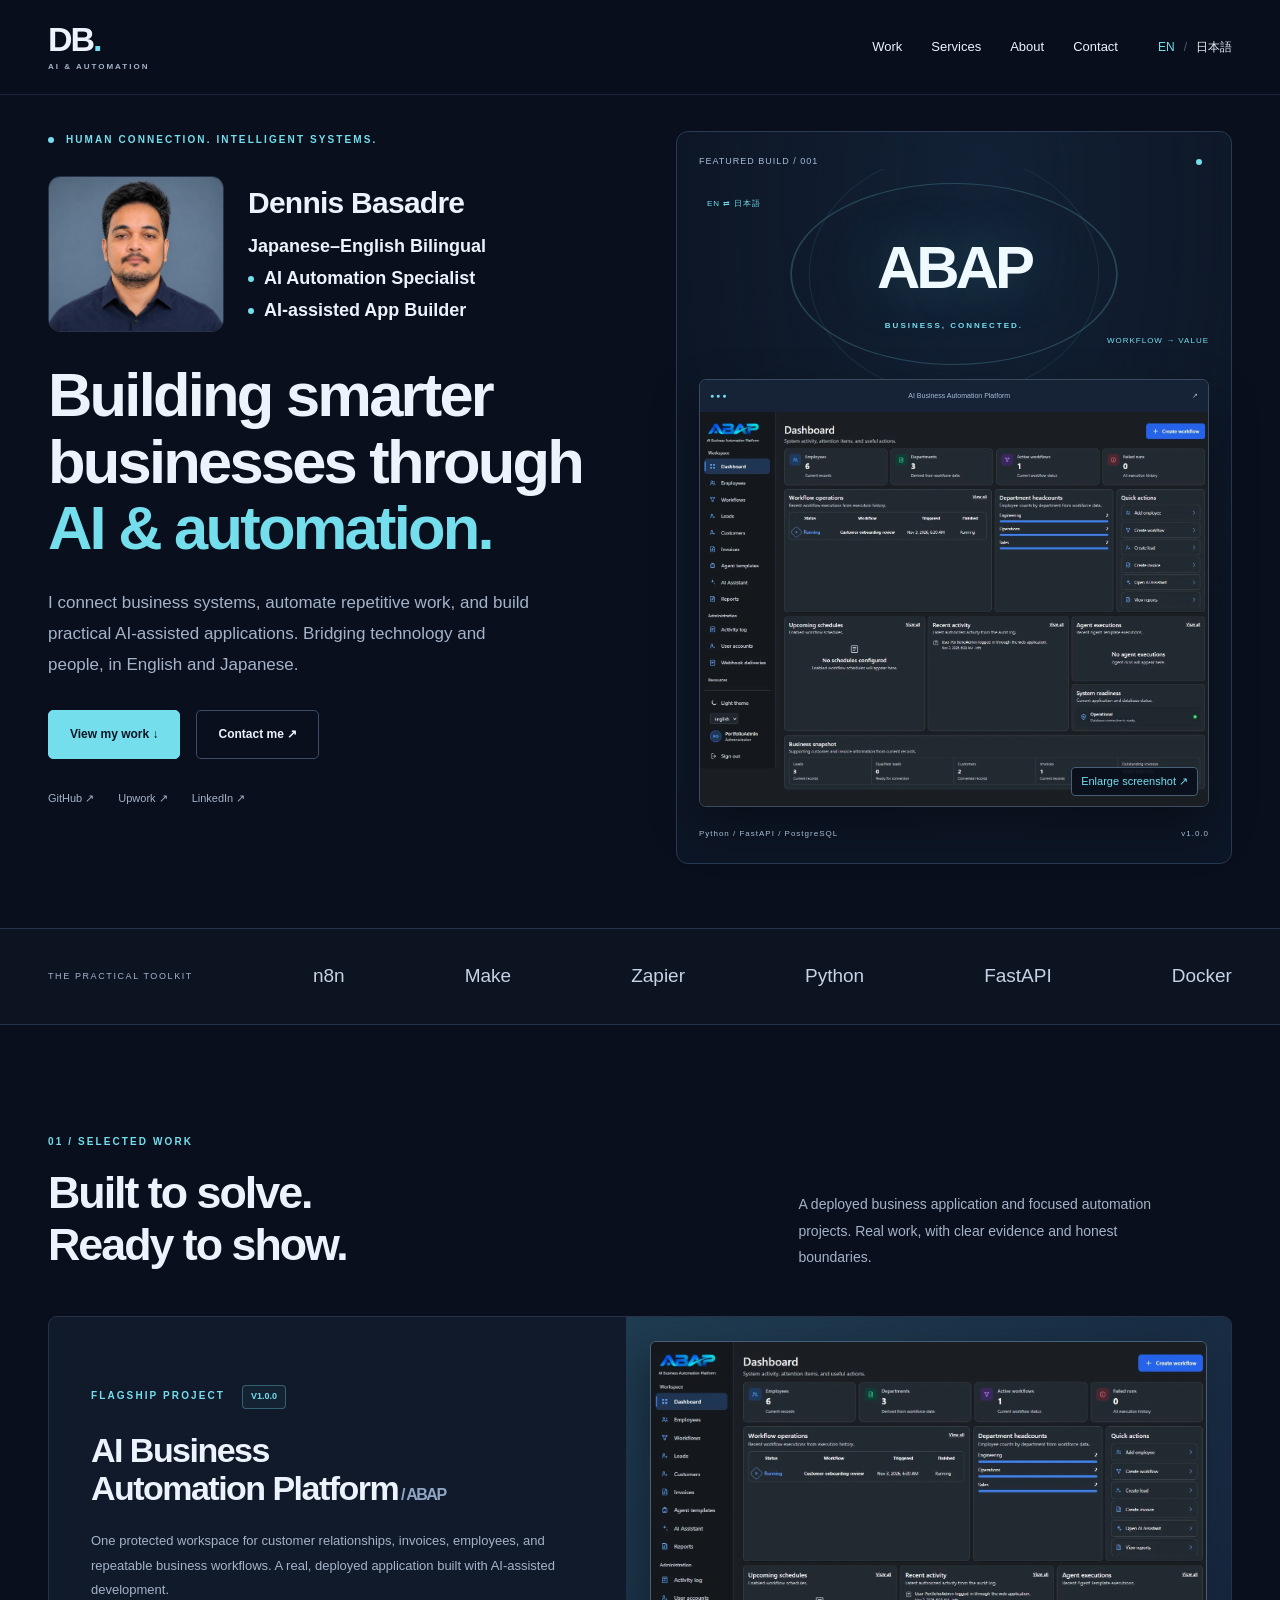
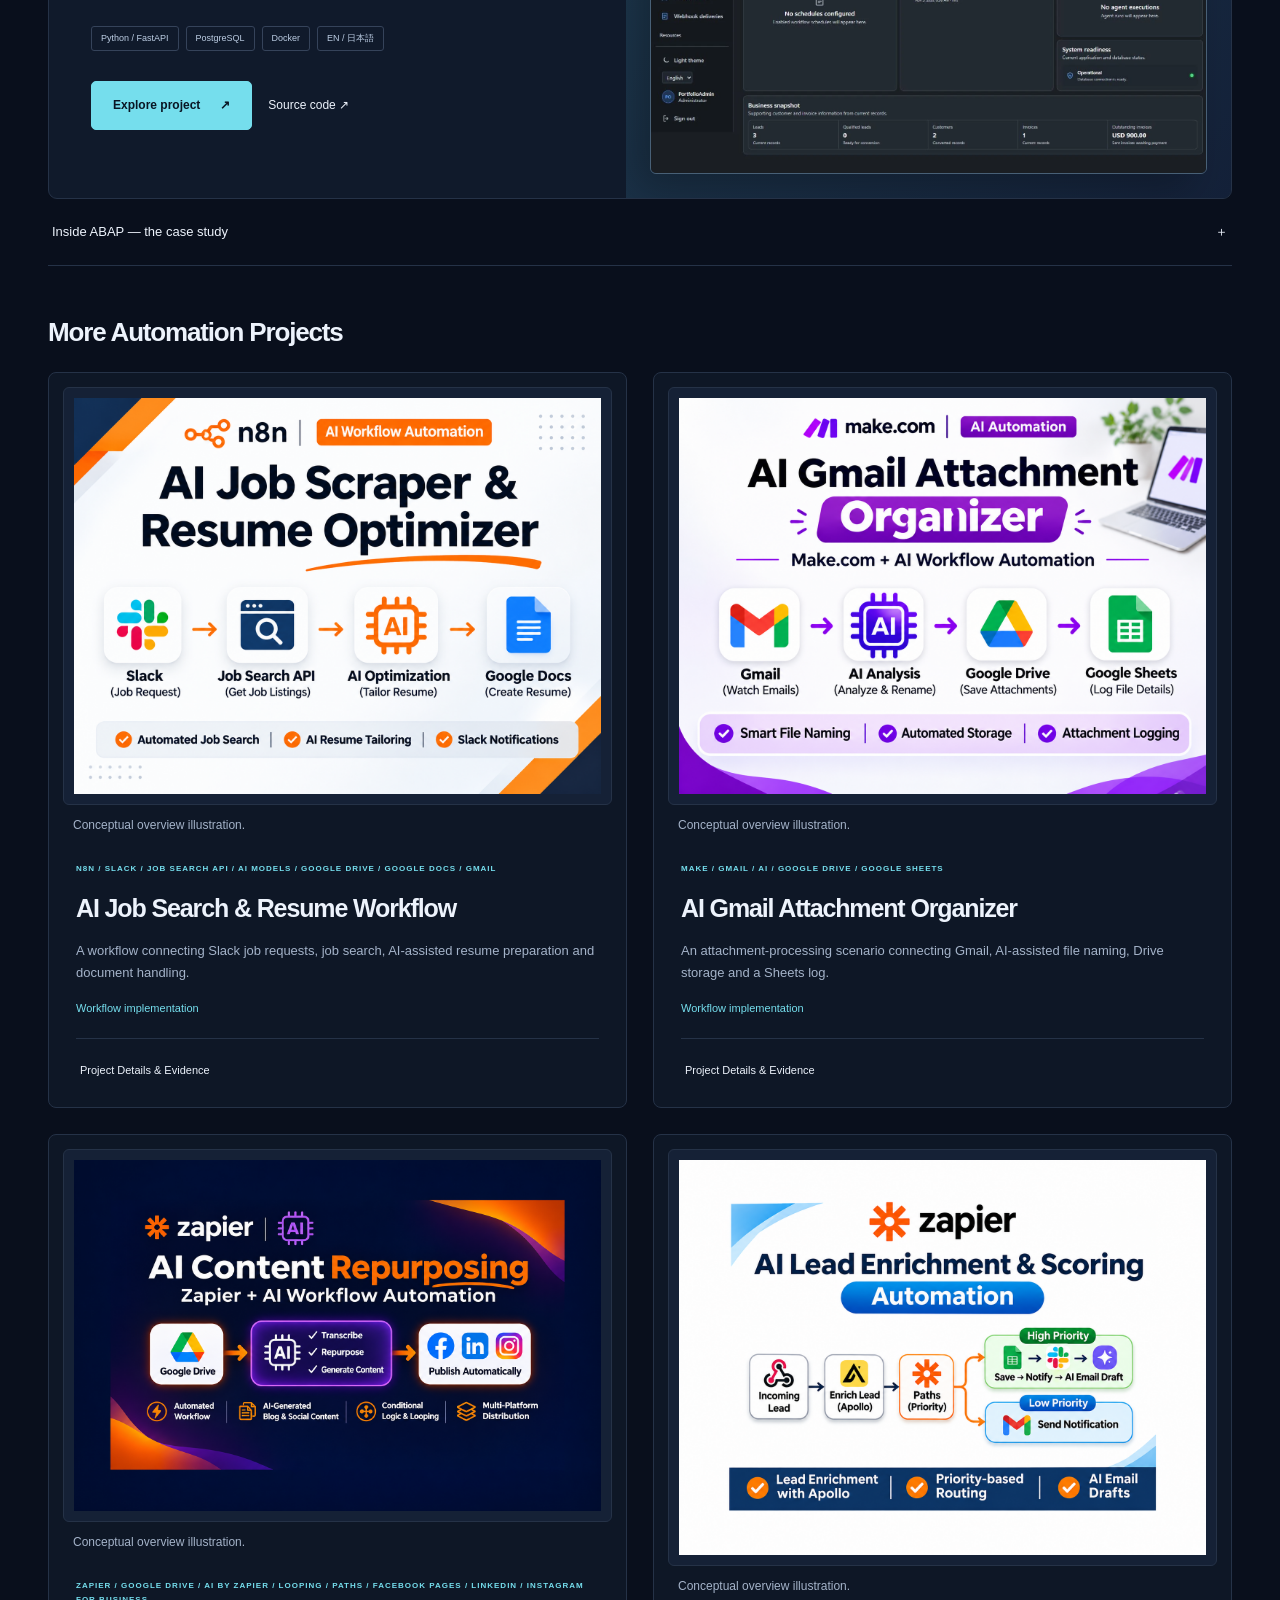
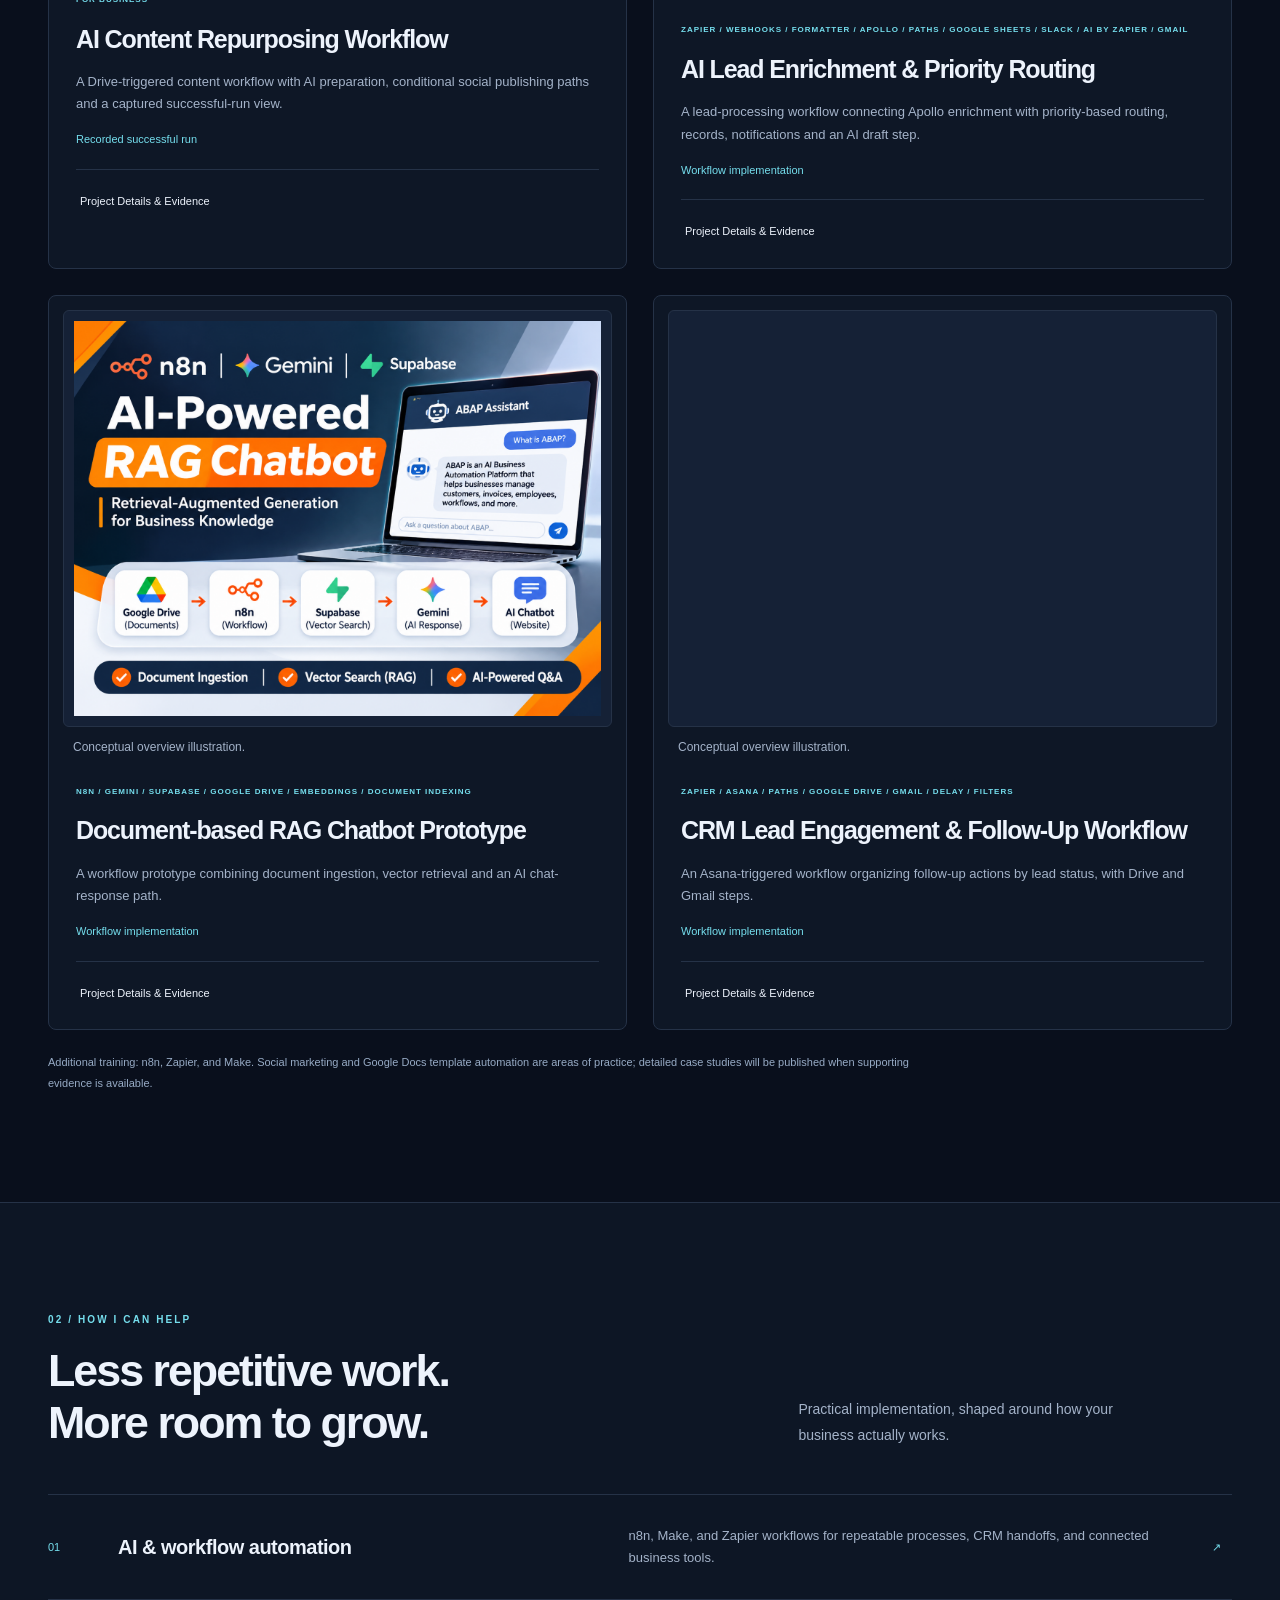
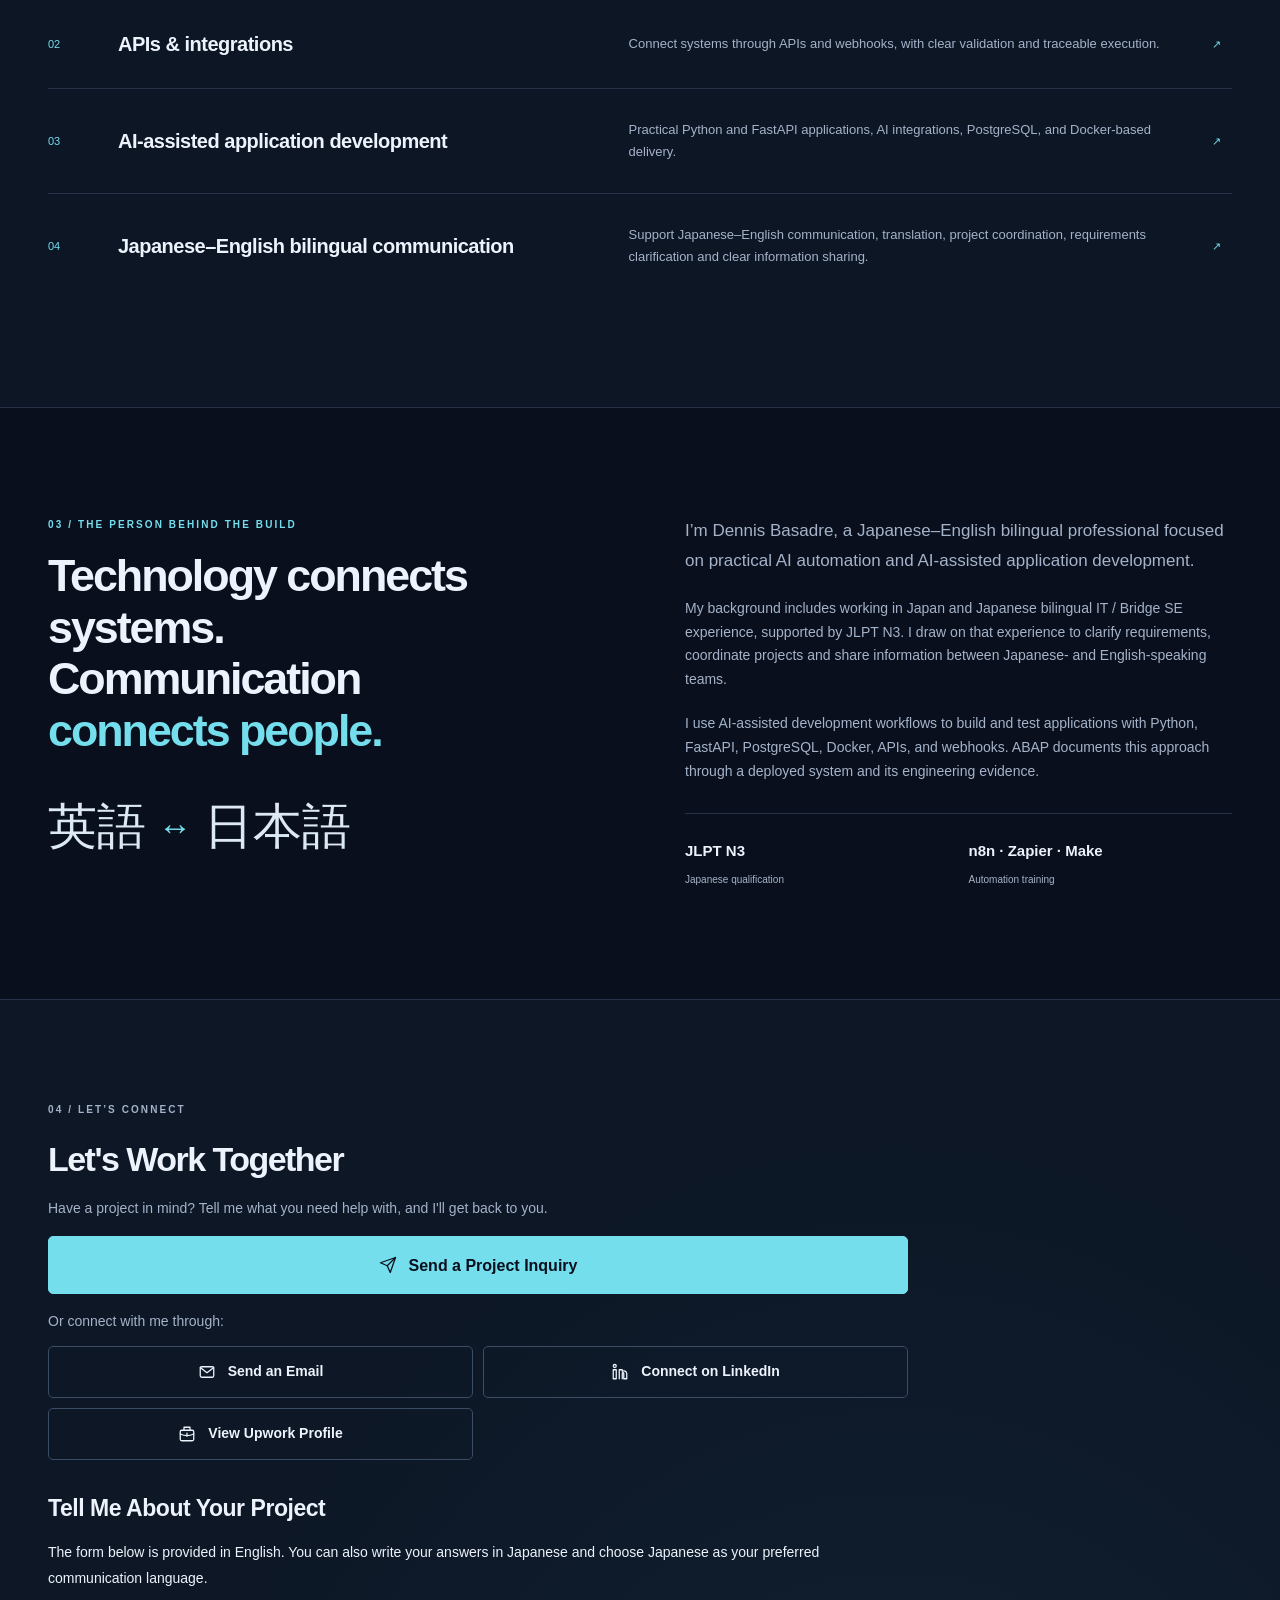
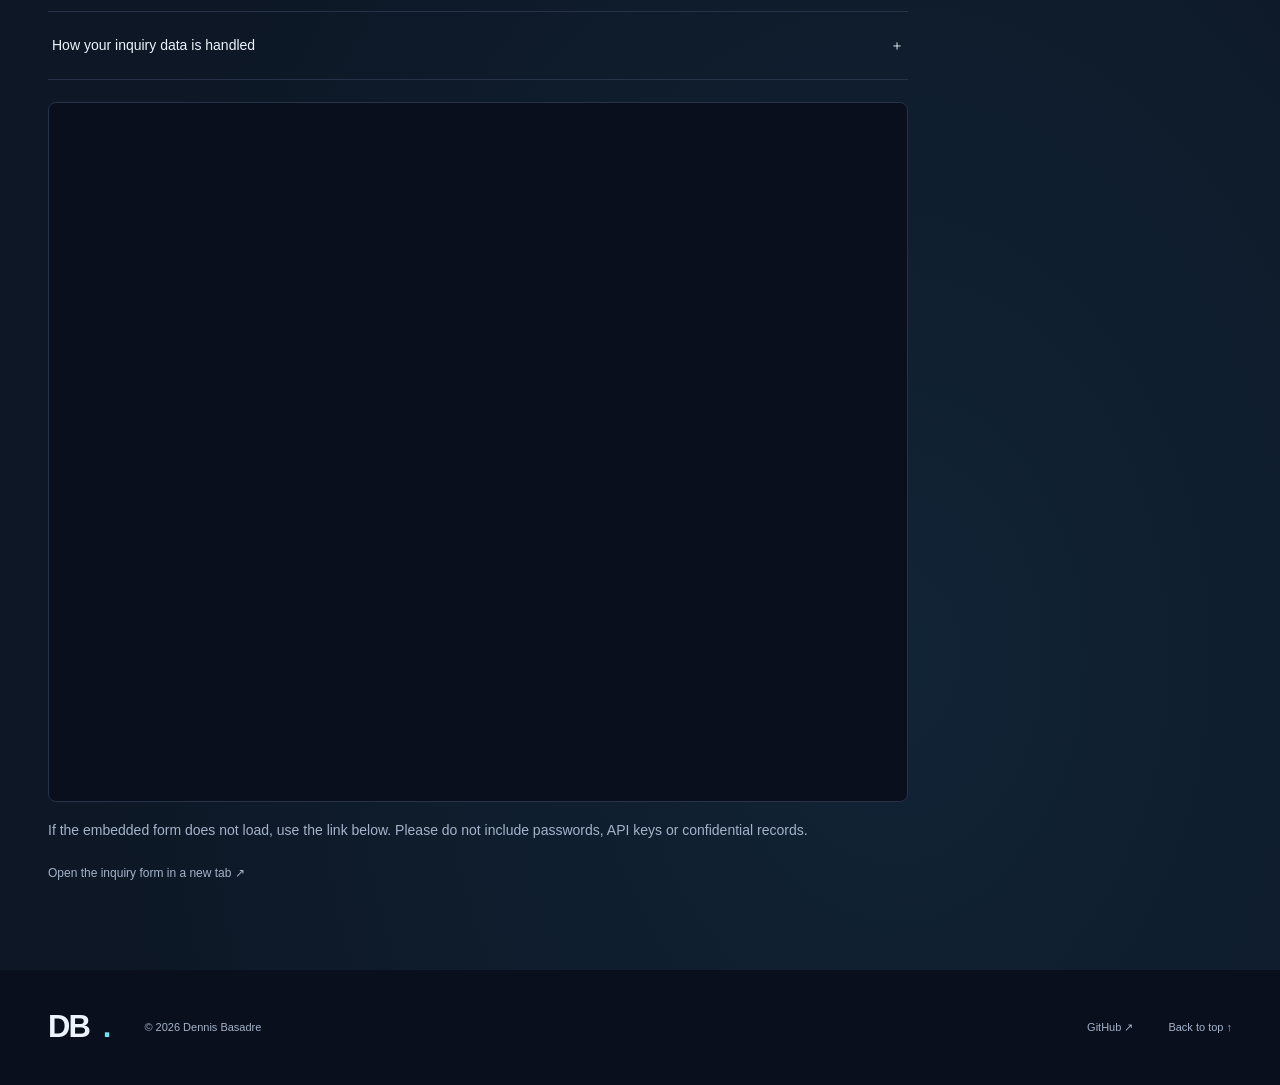
==== commit bcf8c7d8: "Improve bilingual ABAP case study with synthetic light-theme dashboard" ====
--- a/index.html
+++ b/index.html
@@ -5,6 +5,6 @@
 <div class="stack-strip"><div class="shell"><span>THE PRACTICAL TOOLKIT</span><strong>n8n</strong><strong>Make</strong><strong>Zapier</strong><strong>Python</strong><strong>FastAPI</strong><strong>Docker</strong></div></div>
 <section class="section shell" id="work"><div class="section-head"><div><p class="eyebrow">01 / SELECTED WORK</p><h2>Built to solve.<br>Ready to show.</h2></div><p>A deployed business application and focused automation projects. Real work, with clear evidence and honest boundaries.</p></div>
 <article class="flagship" id="abap"><div class="flagship-copy"><p class="eyebrow">FLAGSHIP PROJECT <span class="badge">v1.0.0</span></p><h3>AI Business<br>Automation Platform<span class="muted"> / ABAP</span></h3><p>One protected workspace for customer relationships, invoices, employees, and repeatable business workflows. A real, deployed application built with AI-assisted development.</p><div class="tags"><span>Python / FastAPI</span><span>PostgreSQL</span><span>Docker</span><span>EN / 日本語</span></div><div class="actions"><a class="button primary" href="https://abap.dennisbasadre.com/" target="_blank" rel="noopener noreferrer">Explore project <span aria-hidden="true">↗</span></a><a class="text-link" href="https://github.com/Denxell17/AI-Business-Automation-Platform" target="_blank" rel="noopener noreferrer">Source code <span aria-hidden="true">↗</span></a></div></div><a class="product-shot" href="assets/abap-dashboard-current-en.webp"><img loading="lazy" src="assets/abap-dashboard-current-en.webp" width="1424" height="1105" alt="Open full-size ABAP dashboard screenshot"></a></article>
-<details class="case-study"><summary>Inside ABAP — the case study <span>＋</span></summary><div class="case-content"><div class="three-col"><div><h4>Problem</h4><p>Business records and repeatable processes become difficult to manage across disconnected tools.</p></div><div><h4>Approach</h4><p>CRM, employee management, invoicing, protected documents, workflow scheduling and execution tracking in one authenticated application.</p></div><div><h4>Evidence &amp; scope</h4><p>A deployed application supported by synthetic-data demonstrations, isolated tests of signed n8n integration, and documented backup and recovery checks. This case study presents application capabilities and test evidence rather than commercial client results.</p></div></div><div class="architecture" aria-label="ABAP architecture"><span>Authenticated browser</span><b>→</b><span>FastAPI + business services</span><b>→</b><span>PostgreSQL</span><span>Background worker</span><b>→</b><span>Signed webhooks</span><b>→</b><span>n8n</span></div><p class="note">Architecture overview; it does not imply an active production n8n connection. The Advanced AI Assistant offers selectable models and safe synthetic demonstrations. It does not provide unrestricted free-form chat, live business-record access, or AI-initiated business actions.</p><p>Operational foundations: HTTPS, access controls, monitoring, encrypted backups, and verified recovery procedures.</p><div class="gallery"><figure class="assistant-shot"><a href="assets/abap-ai-assistant-demo.78669ae2c72f.webp" data-image-viewer><img loading="lazy" decoding="async" src="assets/abap-ai-assistant-demo.78669ae2c72f.webp" width="1585" height="991" alt="ABAP Advanced AI Assistant with model and language selection and a recorded public-information response"></a><figcaption>Advanced AI Assistant / recorded public-information demo. Account label anonymized as Demo Portfolio. Generated response text is illustrative, not independent verification of its claims.</figcaption></figure><figure><a href="assets/abap-crm-current-en.webp"><img loading="lazy" src="assets/abap-crm-current-en.webp" width="1440" height="1000" alt="CRM / fictional contacts"></a><figcaption>CRM / fictional contacts</figcaption></figure><figure><a href="assets/abap-invoice-current-en.webp"><img loading="lazy" src="assets/abap-invoice-current-en.webp" width="1424" height="1512" alt="Invoicing / synthetic amounts"></a><figcaption>Invoicing / synthetic amounts</figcaption></figure><figure><a href="assets/abap-workflow-current-en.webp"><img loading="lazy" src="assets/abap-workflow-current-en.webp" width="1424" height="1710" alt="Workflow execution / demonstration"></a><figcaption>Workflow execution / demonstration</figcaption></figure><figure><a href="assets/abap-dashboard-current-ja.webp"><img loading="lazy" src="assets/abap-dashboard-current-ja.webp" width="1424" height="1105" alt="Japanese interface"></a><figcaption>Japanese interface</figcaption></figure></div><p class="note">Core application captures: November 3, 2026, using synthetic data in an isolated local environment. AI Assistant: November 5 recorded public-information demo; generated text is illustrative. Select an image to view it at full size.</p></div></details><h3 class="automation-heading" id="automation-projects-title">More Automation Projects</h3><!-- automation-gallery:start --><div class="project-grid" role="group" aria-labelledby="automation-projects-title" data-automation-gallery data-asset-prefix=""><article class="project" id="automation-job-search-resume"><a href="assets/automation/job-search-resume/overview-v1.webp" data-image-viewer><img src="assets/automation/job-search-resume/overview-v1.webp" alt="Conceptual illustration: AI Job Search &amp; Resume Workflow" width="1448" height="1086" loading="lazy" decoding="async"></a><p class="thumbnail-caption">Conceptual overview illustration.</p><div class="project-body"><p class="eyebrow">n8n / Slack / Job Search API / AI models / Google Drive / Google Docs / Gmail</p><h4>AI Job Search &amp; Resume Workflow</h4><p>A workflow connecting Slack job requests, job search, AI-assisted resume preparation and document handling.</p><p class="project-evidence-status">Workflow implementation</p><details><summary>Project Details &amp; Evidence</summary><div class="automation-detail"><h5>Problem</h5><p>Searching job listings and adapting a resume involves repeated checks, document updates and notifications.</p><h5>Approach</h5><p>Connect Slack requests to job retrieval, AI-assisted resume preparation, document updates, Gmail drafts and Slack notifications in one workflow.</p><h5>Workflow</h5><p>Slack request → validate query → job API → process results → AI resume preparation → Drive/Docs → Gmail draft and Slack notification.</p><h5>Evidence &amp; scope</h5><p>The n8n editor demonstrates connected job-search, AI-assisted resume preparation, document and notification steps. Evidence covers workflow design; generated documents and notification delivery remain outside the demonstrated scope.</p><div class="automation-evidence"><figure><a href="assets/automation/job-search-resume/workflow-editor-v1.webp" data-image-viewer><img src="assets/automation/job-search-resume/workflow-editor-v1.webp" alt="n8n editor showing job-search, resume, document and notification steps" width="1917" height="869" loading="lazy" decoding="async"></a><figcaption>Workflow editor — n8n workflow editor — Connected job-search, resume, document and notification steps.</figcaption></figure></div></div></details></div></article><article class="project" id="automation-gmail-attachment-organizer"><a href="assets/automation/gmail-attachment-organizer/overview-v1.webp" data-image-viewer><img src="assets/automation/gmail-attachment-organizer/overview-v1.webp" alt="Conceptual illustration: AI Gmail Attachment Organizer" width="1448" height="1086" loading="lazy" decoding="async"></a><p class="thumbnail-caption">Conceptual overview illustration.</p><div class="project-body"><p class="eyebrow">Make / Gmail / AI / Google Drive / Google Sheets</p><h4>AI Gmail Attachment Organizer</h4><p>An attachment-processing scenario connecting Gmail, AI-assisted file naming, Drive storage and a Sheets log.</p><p class="project-evidence-status">Workflow implementation</p><details><summary>Project Details &amp; Evidence</summary><div class="automation-detail"><h5>Problem</h5><p>Manually saving, naming and logging email attachments creates repetitive work.</p><h5>Approach</h5><p>Connect Gmail attachments to AI-assisted file naming, Google Drive storage and a Google Sheets log, with a notification step.</p><h5>Workflow</h5><p>Watch emails → list attachments → upload for analysis → generate filename → upload to Drive → log in Sheets → email notification.</p><h5>Evidence &amp; scope</h5><p>The Make editor shows the attachment-processing sequence and per-module operation indicators, from Gmail intake to file naming, Drive storage and Sheets logging. Scheduling is disabled in this capture; evidence covers the configured scenario rather than confirmed downstream outputs.</p><div class="automation-evidence"><figure><a href="assets/automation/gmail-attachment-organizer/scenario-editor-v1.webp" data-image-viewer><img src="assets/automation/gmail-attachment-organizer/scenario-editor-v1.webp" alt="Make attachment-processing scenario with module operation indicators" width="1820" height="707" loading="lazy" decoding="async"></a><figcaption>Workflow editor — Make scenario — Attachment-processing modules with operation indicators and the disabled schedule control visible.</figcaption></figure></div></div></details></div></article><article class="project" id="automation-content-repurposing"><a href="assets/automation/content-repurposing/overview-v1.webp" data-image-viewer><img src="assets/automation/content-repurposing/overview-v1.webp" alt="Conceptual illustration: AI Content Repurposing Workflow" width="1536" height="1024" loading="lazy" decoding="async"></a><p class="thumbnail-caption">Conceptual overview illustration.</p><div class="project-body"><p class="eyebrow">Zapier / Google Drive / AI by Zapier / Looping / Paths / Facebook Pages / LinkedIn / Instagram for Business</p><h4>AI Content Repurposing Workflow</h4><p>A Drive-triggered content workflow with AI preparation, conditional social publishing paths and a captured successful-run view.</p><p class="project-evidence-status">Recorded successful run</p><details><summary>Project Details &amp; Evidence</summary><div class="automation-detail"><h5>Problem</h5><p>Adapting source content for different channels involves transcription, content preparation and repeated publishing steps.</p><h5>Approach</h5><p>Connect incoming Drive files to AI transcription and content preparation, then route them through conditional social publishing paths.</p><h5>Workflow</h5><p>New Drive file → filter → AI transcription/content preparation → loop → conditional paths → configured Facebook, LinkedIn and Instagram actions. The recorded run completed one path and skipped the alternative.</p><h5>Evidence &amp; scope</h5><p>Zapier editor views demonstrate file intake, AI content preparation and conditional social publishing paths. A recorded successful run shows one branch completed and the alternative skipped. Evidence is limited to that recorded path; public post contents and business outcomes are outside this case study.</p><div class="automation-evidence"><figure><a href="assets/automation/content-repurposing/workflow-start-v1.webp" data-image-viewer><img src="assets/automation/content-repurposing/workflow-start-v1.webp" alt="Zapier file intake, filtering, AI preparation and loop steps" width="1906" height="747" loading="lazy" decoding="async"></a><figcaption>Workflow editor — Zapier workflow — File intake, filtering, AI preparation and loop configuration.</figcaption></figure><figure><a href="assets/automation/content-repurposing/workflow-social-paths-v1.webp" data-image-viewer><img src="assets/automation/content-repurposing/workflow-social-paths-v1.webp" alt="Zapier paths with configured social publishing actions" width="1907" height="747" loading="lazy" decoding="async"></a><figcaption>Workflow editor — Conditional paths — Configured Facebook Pages, LinkedIn and Instagram actions.</figcaption></figure><figure><a href="assets/automation/content-repurposing/workflow-overview-v1.webp" data-image-viewer><img src="assets/automation/content-repurposing/workflow-overview-v1.webp" alt="Full content repurposing workflow editor overview" width="650" height="751" loading="lazy" decoding="async"></a><figcaption>Workflow editor — Full workflow design — Upstream processing and conditional publishing paths.</figcaption></figure><figure><a href="assets/automation/content-repurposing/recorded-run-v1.webp" data-image-viewer><img src="assets/automation/content-repurposing/recorded-run-v1.webp" alt="Recorded Zapier run showing a successful branch and a skipped alternative" width="372" height="660" loading="lazy" decoding="async"></a><figcaption>Execution evidence — Recorded successful run — One branch completed; the alternative was skipped.</figcaption></figure></div></div></details></div></article><article class="project" id="automation-lead-enrichment"><a href="assets/automation/lead-enrichment/overview-v1.webp" data-image-viewer><img src="assets/automation/lead-enrichment/overview-v1.webp" alt="Conceptual illustration: AI Lead Enrichment &amp; Priority Routing" width="1448" height="1086" loading="lazy" decoding="async"></a><p class="thumbnail-caption">Conceptual overview illustration.</p><div class="project-body"><p class="eyebrow">Zapier / Webhooks / Formatter / Apollo / Paths / Google Sheets / Slack / AI by Zapier / Gmail</p><h4>AI Lead Enrichment &amp; Priority Routing</h4><p>A lead-processing workflow connecting Apollo enrichment with priority-based routing, records, notifications and an AI draft step.</p><p class="project-evidence-status">Workflow implementation</p><details><summary>Project Details &amp; Evidence</summary><div class="automation-detail"><h5>Problem</h5><p>Incoming leads need context and routing before the next follow-up step can be organized.</p><h5>Approach</h5><p>Combine incoming lead data with Apollo enrichment, then use priority-based paths for records, notifications and AI-assisted draft preparation.</p><h5>Workflow</h5><p>Incoming lead → format company URL → enrichment → priority paths → record/notify/draft actions as configured.</p><h5>Evidence &amp; scope</h5><p>The Zapier editor shows Apollo enrichment, priority-based paths and configured record, notification and AI-draft actions, with an in-use version visible. Evidence covers the workflow configuration; numeric lead scoring, enrichment accuracy and completed outputs are outside the demonstrated scope.</p><div class="automation-evidence"><figure><a href="assets/automation/lead-enrichment/workflow-editor-v1.webp" data-image-viewer><img src="assets/automation/lead-enrichment/workflow-editor-v1.webp" alt="Zapier lead enrichment and high-low priority routing workflow" width="1917" height="757" loading="lazy" decoding="async"></a><figcaption>Workflow editor — Zapier workflow editor — Apollo enrichment and priority-based follow-up routing.</figcaption></figure></div></div></details></div></article><article class="project" id="automation-rag-chatbot-prototype"><a href="assets/automation/rag-chatbot-prototype/overview-v1.webp" data-image-viewer><img src="assets/automation/rag-chatbot-prototype/overview-v1.webp" alt="Conceptual illustration: Document-based RAG Chatbot Prototype" width="1448" height="1086" loading="lazy" decoding="async"></a><p class="thumbnail-caption">Conceptual overview illustration.</p><div class="project-body"><p class="eyebrow">n8n / Gemini / Supabase / Google Drive / Embeddings / Document indexing</p><h4>Document-based RAG Chatbot Prototype</h4><p>A workflow prototype combining document ingestion, vector retrieval and an AI chat-response path.</p><p class="project-evidence-status">Workflow implementation</p><details><summary>Project Details &amp; Evidence</summary><div class="automation-detail"><h5>Problem</h5><p>A document assistant needs a way to index source material and retrieve relevant passages for a response.</p><h5>Approach</h5><p>Prototype document ingestion and indexing from Drive, Supabase retrieval and Gemini-assisted chat responses in n8n.</p><h5>Workflow</h5><p>Document create/update/archive paths → loading and index maintenance; chat trigger → retrieval tool and Gemini model → configured response path.</p><h5>Evidence &amp; scope</h5><p>This n8n prototype demonstrates document-ingestion and indexing paths, Supabase retrieval and a Gemini-assisted response configuration. It is separate from the deployed ABAP AI Assistant. Evidence covers prototype architecture, rather than completed indexing, evaluated chat answers or live business-record access.</p><div class="automation-evidence"><figure><a href="assets/automation/rag-chatbot-prototype/workflow-editor-v1.webp" data-image-viewer><img src="assets/automation/rag-chatbot-prototype/workflow-editor-v1.webp" alt="n8n prototype editor showing document indexing and retrieval-assisted chat paths" width="1907" height="780" loading="lazy" decoding="async"></a><figcaption>Workflow editor — n8n prototype editor — Document indexing and retrieval-assisted chat paths.</figcaption></figure><figure><a href="assets/automation/rag-chatbot-prototype/workflow-overview-v1.webp" data-image-viewer><img src="assets/automation/rag-chatbot-prototype/workflow-overview-v1.webp" alt="Cropped RAG prototype workflow overview" width="780" height="661" loading="lazy" decoding="async"></a><figcaption>Workflow editor — Prototype overview — An alternate view of the same document and chat architecture.</figcaption></figure></div></div></details></div></article><article class="project" id="automation-crm-follow-up"><a href="assets/automation/crm-follow-up/overview-v1.webp" data-image-viewer><img src="assets/automation/crm-follow-up/overview-v1.webp" alt="Conceptual illustration: CRM Lead Engagement &amp; Follow-Up Workflow" width="1448" height="1086" loading="lazy" decoding="async"></a><p class="thumbnail-caption">Conceptual overview illustration.</p><div class="project-body"><p class="eyebrow">Zapier / Asana / Paths / Google Drive / Gmail / Delay / Filters</p><h4>CRM Lead Engagement &amp; Follow-Up Workflow</h4><p>An Asana-triggered workflow organizing follow-up actions by lead status, with Drive and Gmail steps.</p><p class="project-evidence-status">Workflow implementation</p><details><summary>Project Details &amp; Evidence</summary><div class="automation-detail"><h5>Problem</h5><p>Lead follow-up requires different actions as a conversation moves from preparation through quoting and approval.</p><h5>Approach</h5><p>Use Asana task status to organize conditional folder and task creation, follow-up email actions, delays and checks.</p><h5>Workflow</h5><p>Asana task update → status paths → configured Drive/Asana/Gmail actions, with delays and filters in selected paths.</p><h5>Evidence &amp; scope</h5><p>The Zapier editor views show status-based CRM follow-up paths using Asana, Drive, Gmail, delays and filters. Original warning/step indicators remain visible and their cause is undiagnosed. Evidence covers configuration; paid/closed is a route label, not a verified payment or completed client outcome.</p><div class="automation-evidence"><figure><a href="assets/automation/crm-follow-up/workflow-v1.webp" data-image-viewer><img src="assets/automation/crm-follow-up/workflow-v1.webp" alt="Zapier CRM follow-up v1 editor with original warning indicator" width="1917" height="750" loading="lazy" decoding="async"></a><figcaption>Workflow editor — Version 1 — Status-based follow-up paths with the original warning/step indicator visible.</figcaption></figure><figure><a href="assets/automation/crm-follow-up/workflow-v1-alternate.webp" data-image-viewer><img src="assets/automation/crm-follow-up/workflow-v1-alternate.webp" alt="Alternate v1 follow-up workflow editor view" width="1912" height="745" loading="lazy" decoding="async"></a><figcaption>Workflow editor — Version 1 detail — An alternate view of the same follow-up configuration.</figcaption></figure><figure><a href="assets/automation/crm-follow-up/workflow-v2.webp" data-image-viewer><img src="assets/automation/crm-follow-up/workflow-v2.webp" alt="Zapier CRM follow-up v2 editor with original warning indicator" width="1907" height="757" loading="lazy" decoding="async"></a><figcaption>Workflow editor — Version 2 — Workflow configuration with the original warning/step indicator visible.</figcaption></figure></div></div></details></div></article></div><!-- automation-gallery:end --><p class="note coverage">Additional training: n8n, Zapier, and Make. Social marketing and Google Docs template automation are areas of practice; detailed case studies will be published when supporting evidence is available.</p></section>
+<details class="case-study"><summary>Inside ABAP — the case study <span>＋</span></summary><div class="case-content"><div class="three-col"><div><h4>Problem</h4><p>Business records and repeatable processes become difficult to manage across disconnected tools.</p></div><div><h4>Approach</h4><p>CRM, employee management, invoicing, protected documents, workflow scheduling and execution tracking in one authenticated application.</p></div><div><h4>Evidence &amp; scope</h4><p>A deployed application supported by synthetic-data demonstrations, isolated tests of signed n8n integration, and documented backup and recovery checks. This case study presents application capabilities and test evidence rather than commercial client results.</p></div></div><h4>My role</h4><p>I built ABAP using AI-assisted development, combining business requirements, application features, and workflow integration in one project. My work included configuring and testing the application, preparing synthetic-data demonstrations, and documenting deployment, signed n8n integration tests, and backup and recovery procedures.</p><div class="architecture" aria-label="ABAP architecture"><span>Authenticated browser</span><b>→</b><span>FastAPI + business services</span><b>→</b><span>PostgreSQL</span><span>Background worker</span><b>→</b><span>Signed webhooks</span><b>→</b><span>n8n</span></div><p class="note">Architecture overview; it does not imply an active production n8n connection. The Advanced AI Assistant offers selectable models and safe synthetic demonstrations. It does not provide unrestricted free-form chat, live business-record access, or AI-initiated business actions.</p><p>Operational foundations: HTTPS, access controls, monitoring, encrypted backups, and verified recovery procedures.</p><div class="gallery"><figure class="assistant-shot"><a href="assets/abap-ai-assistant-demo.78669ae2c72f.webp" data-image-viewer><img loading="lazy" decoding="async" src="assets/abap-ai-assistant-demo.78669ae2c72f.webp" width="1585" height="991" alt="ABAP Advanced AI Assistant with model and language selection and a recorded public-information response"></a><figcaption>Advanced AI Assistant / recorded public-information demo. Account label anonymized as Demo Portfolio. Generated response text is illustrative, not independent verification of its claims.</figcaption></figure><figure><a href="assets/abap-crm-current-en.webp"><img loading="lazy" src="assets/abap-crm-current-en.webp" width="1440" height="1000" alt="CRM lead management / Searchable contact and company records with lead stages, using fictional data."></a><figcaption>CRM lead management / Searchable contact and company records with lead stages, using fictional data.</figcaption></figure><figure><a href="assets/abap-invoice-current-en.webp"><img loading="lazy" src="assets/abap-invoice-current-en.webp" width="1424" height="1512" alt="Invoice detail / Customer, due date, line items, status controls, and a protected-document link, using synthetic amounts."></a><figcaption>Invoice detail / Customer, due date, line items, status controls, and a protected-document link, using synthetic amounts.</figcaption></figure><figure><a href="assets/abap-workflow-current-en.webp"><img loading="lazy" src="assets/abap-workflow-current-en.webp" width="1424" height="1710" alt="Workflow tracking / Ordered tasks and a started manual demonstration run; n8n dispatch is disabled in this capture."></a><figcaption>Workflow tracking / Ordered tasks and a started manual demonstration run; n8n dispatch is disabled in this capture.</figcaption></figure><figure><a href="assets/abap-dashboard-current-ja.webp"><img loading="lazy" src="assets/abap-dashboard-current-ja.webp" width="1424" height="1105" alt="Japanese dashboard / Localized navigation, activity summaries, and quick actions, with synthetic business records in English."></a><figcaption>Japanese dashboard / Localized navigation, activity summaries, and quick actions, with synthetic business records in English.</figcaption></figure><figure><a href="assets/abap-dashboard-light-summary-en.jpg" data-image-viewer><img loading="lazy" decoding="async" src="assets/abap-dashboard-light-summary-en.jpg" width="1424" height="1105" alt="ABAP light-theme dashboard in an isolated synthetic-data demo, with the fictional PortfolioAdmin account and complete dashboard panels"></a><figcaption>Light-theme dashboard / Isolated demonstration with synthetic records and the fictional PortfolioAdmin account; captured at a 1440 × 1000 browser viewport.</figcaption></figure><figure><a href="assets/abap-dashboard-mobile-en.webp" data-image-viewer><img loading="lazy" decoding="async" src="assets/abap-dashboard-mobile-en.webp" width="375" height="2567" alt="ABAP dashboard in a narrow English browser viewport with vertically stacked summary cards and quick actions"></a><figcaption>Mobile dashboard / Vertically stacked summary cards and quick actions, captured at a 390 × 844 browser viewport with synthetic data. Select to enlarge.</figcaption></figure></div><p class="note">Core application captures: November 3, 2026, using synthetic data in an isolated local environment. AI Assistant: November 5 recorded public-information demo; generated text is illustrative. Light-theme dashboard: November 6 capture from the existing isolated demonstration environment, using synthetic records and the fictional PortfolioAdmin account. Select an image to view it at full size.</p></div></details><h3 class="automation-heading" id="automation-projects-title">More Automation Projects</h3><!-- automation-gallery:start --><div class="project-grid" role="group" aria-labelledby="automation-projects-title" data-automation-gallery data-asset-prefix=""><article class="project" id="automation-job-search-resume"><a href="assets/automation/job-search-resume/overview-v1.webp" data-image-viewer><img src="assets/automation/job-search-resume/overview-v1.webp" alt="Conceptual illustration: AI Job Search &amp; Resume Workflow" width="1448" height="1086" loading="lazy" decoding="async"></a><p class="thumbnail-caption">Conceptual overview illustration.</p><div class="project-body"><p class="eyebrow">n8n / Slack / Job Search API / AI models / Google Drive / Google Docs / Gmail</p><h4>AI Job Search &amp; Resume Workflow</h4><p>A workflow connecting Slack job requests, job search, AI-assisted resume preparation and document handling.</p><p class="project-evidence-status">Workflow implementation</p><details><summary>Project Details &amp; Evidence</summary><div class="automation-detail"><h5>Problem</h5><p>Searching job listings and adapting a resume involves repeated checks, document updates and notifications.</p><h5>Approach</h5><p>Connect Slack requests to job retrieval, AI-assisted resume preparation, document updates, Gmail drafts and Slack notifications in one workflow.</p><h5>Workflow</h5><p>Slack request → validate query → job API → process results → AI resume preparation → Drive/Docs → Gmail draft and Slack notification.</p><h5>Evidence &amp; scope</h5><p>The n8n editor demonstrates connected job-search, AI-assisted resume preparation, document and notification steps. Evidence covers workflow design; generated documents and notification delivery remain outside the demonstrated scope.</p><div class="automation-evidence"><figure><a href="assets/automation/job-search-resume/workflow-editor-v1.webp" data-image-viewer><img src="assets/automation/job-search-resume/workflow-editor-v1.webp" alt="n8n editor showing job-search, resume, document and notification steps" width="1917" height="869" loading="lazy" decoding="async"></a><figcaption>Workflow editor — n8n workflow editor — Connected job-search, resume, document and notification steps.</figcaption></figure></div></div></details></div></article><article class="project" id="automation-gmail-attachment-organizer"><a href="assets/automation/gmail-attachment-organizer/overview-v1.webp" data-image-viewer><img src="assets/automation/gmail-attachment-organizer/overview-v1.webp" alt="Conceptual illustration: AI Gmail Attachment Organizer" width="1448" height="1086" loading="lazy" decoding="async"></a><p class="thumbnail-caption">Conceptual overview illustration.</p><div class="project-body"><p class="eyebrow">Make / Gmail / AI / Google Drive / Google Sheets</p><h4>AI Gmail Attachment Organizer</h4><p>An attachment-processing scenario connecting Gmail, AI-assisted file naming, Drive storage and a Sheets log.</p><p class="project-evidence-status">Workflow implementation</p><details><summary>Project Details &amp; Evidence</summary><div class="automation-detail"><h5>Problem</h5><p>Manually saving, naming and logging email attachments creates repetitive work.</p><h5>Approach</h5><p>Connect Gmail attachments to AI-assisted file naming, Google Drive storage and a Google Sheets log, with a notification step.</p><h5>Workflow</h5><p>Watch emails → list attachments → upload for analysis → generate filename → upload to Drive → log in Sheets → email notification.</p><h5>Evidence &amp; scope</h5><p>The Make editor shows the attachment-processing sequence and per-module operation indicators, from Gmail intake to file naming, Drive storage and Sheets logging. Scheduling is disabled in this capture; evidence covers the configured scenario rather than confirmed downstream outputs.</p><div class="automation-evidence"><figure><a href="assets/automation/gmail-attachment-organizer/scenario-editor-v1.webp" data-image-viewer><img src="assets/automation/gmail-attachment-organizer/scenario-editor-v1.webp" alt="Make attachment-processing scenario with module operation indicators" width="1820" height="707" loading="lazy" decoding="async"></a><figcaption>Workflow editor — Make scenario — Attachment-processing modules with operation indicators and the disabled schedule control visible.</figcaption></figure></div></div></details></div></article><article class="project" id="automation-content-repurposing"><a href="assets/automation/content-repurposing/overview-v1.webp" data-image-viewer><img src="assets/automation/content-repurposing/overview-v1.webp" alt="Conceptual illustration: AI Content Repurposing Workflow" width="1536" height="1024" loading="lazy" decoding="async"></a><p class="thumbnail-caption">Conceptual overview illustration.</p><div class="project-body"><p class="eyebrow">Zapier / Google Drive / AI by Zapier / Looping / Paths / Facebook Pages / LinkedIn / Instagram for Business</p><h4>AI Content Repurposing Workflow</h4><p>A Drive-triggered content workflow with AI preparation, conditional social publishing paths and a captured successful-run view.</p><p class="project-evidence-status">Recorded successful run</p><details><summary>Project Details &amp; Evidence</summary><div class="automation-detail"><h5>Problem</h5><p>Adapting source content for different channels involves transcription, content preparation and repeated publishing steps.</p><h5>Approach</h5><p>Connect incoming Drive files to AI transcription and content preparation, then route them through conditional social publishing paths.</p><h5>Workflow</h5><p>New Drive file → filter → AI transcription/content preparation → loop → conditional paths → configured Facebook, LinkedIn and Instagram actions. The recorded run completed one path and skipped the alternative.</p><h5>Evidence &amp; scope</h5><p>Zapier editor views demonstrate file intake, AI content preparation and conditional social publishing paths. A recorded successful run shows one branch completed and the alternative skipped. Evidence is limited to that recorded path; public post contents and business outcomes are outside this case study.</p><div class="automation-evidence"><figure><a href="assets/automation/content-repurposing/workflow-start-v1.webp" data-image-viewer><img src="assets/automation/content-repurposing/workflow-start-v1.webp" alt="Zapier file intake, filtering, AI preparation and loop steps" width="1906" height="747" loading="lazy" decoding="async"></a><figcaption>Workflow editor — Zapier workflow — File intake, filtering, AI preparation and loop configuration.</figcaption></figure><figure><a href="assets/automation/content-repurposing/workflow-social-paths-v1.webp" data-image-viewer><img src="assets/automation/content-repurposing/workflow-social-paths-v1.webp" alt="Zapier paths with configured social publishing actions" width="1907" height="747" loading="lazy" decoding="async"></a><figcaption>Workflow editor — Conditional paths — Configured Facebook Pages, LinkedIn and Instagram actions.</figcaption></figure><figure><a href="assets/automation/content-repurposing/workflow-overview-v1.webp" data-image-viewer><img src="assets/automation/content-repurposing/workflow-overview-v1.webp" alt="Full content repurposing workflow editor overview" width="650" height="751" loading="lazy" decoding="async"></a><figcaption>Workflow editor — Full workflow design — Upstream processing and conditional publishing paths.</figcaption></figure><figure><a href="assets/automation/content-repurposing/recorded-run-v1.webp" data-image-viewer><img src="assets/automation/content-repurposing/recorded-run-v1.webp" alt="Recorded Zapier run showing a successful branch and a skipped alternative" width="372" height="660" loading="lazy" decoding="async"></a><figcaption>Execution evidence — Recorded successful run — One branch completed; the alternative was skipped.</figcaption></figure></div></div></details></div></article><article class="project" id="automation-lead-enrichment"><a href="assets/automation/lead-enrichment/overview-v1.webp" data-image-viewer><img src="assets/automation/lead-enrichment/overview-v1.webp" alt="Conceptual illustration: AI Lead Enrichment &amp; Priority Routing" width="1448" height="1086" loading="lazy" decoding="async"></a><p class="thumbnail-caption">Conceptual overview illustration.</p><div class="project-body"><p class="eyebrow">Zapier / Webhooks / Formatter / Apollo / Paths / Google Sheets / Slack / AI by Zapier / Gmail</p><h4>AI Lead Enrichment &amp; Priority Routing</h4><p>A lead-processing workflow connecting Apollo enrichment with priority-based routing, records, notifications and an AI draft step.</p><p class="project-evidence-status">Workflow implementation</p><details><summary>Project Details &amp; Evidence</summary><div class="automation-detail"><h5>Problem</h5><p>Incoming leads need context and routing before the next follow-up step can be organized.</p><h5>Approach</h5><p>Combine incoming lead data with Apollo enrichment, then use priority-based paths for records, notifications and AI-assisted draft preparation.</p><h5>Workflow</h5><p>Incoming lead → format company URL → enrichment → priority paths → record/notify/draft actions as configured.</p><h5>Evidence &amp; scope</h5><p>The Zapier editor shows Apollo enrichment, priority-based paths and configured record, notification and AI-draft actions, with an in-use version visible. Evidence covers the workflow configuration; numeric lead scoring, enrichment accuracy and completed outputs are outside the demonstrated scope.</p><div class="automation-evidence"><figure><a href="assets/automation/lead-enrichment/workflow-editor-v1.webp" data-image-viewer><img src="assets/automation/lead-enrichment/workflow-editor-v1.webp" alt="Zapier lead enrichment and high-low priority routing workflow" width="1917" height="757" loading="lazy" decoding="async"></a><figcaption>Workflow editor — Zapier workflow editor — Apollo enrichment and priority-based follow-up routing.</figcaption></figure></div></div></details></div></article><article class="project" id="automation-rag-chatbot-prototype"><a href="assets/automation/rag-chatbot-prototype/overview-v1.webp" data-image-viewer><img src="assets/automation/rag-chatbot-prototype/overview-v1.webp" alt="Conceptual illustration: Document-based RAG Chatbot Prototype" width="1448" height="1086" loading="lazy" decoding="async"></a><p class="thumbnail-caption">Conceptual overview illustration.</p><div class="project-body"><p class="eyebrow">n8n / Gemini / Supabase / Google Drive / Embeddings / Document indexing</p><h4>Document-based RAG Chatbot Prototype</h4><p>A workflow prototype combining document ingestion, vector retrieval and an AI chat-response path.</p><p class="project-evidence-status">Workflow implementation</p><details><summary>Project Details &amp; Evidence</summary><div class="automation-detail"><h5>Problem</h5><p>A document assistant needs a way to index source material and retrieve relevant passages for a response.</p><h5>Approach</h5><p>Prototype document ingestion and indexing from Drive, Supabase retrieval and Gemini-assisted chat responses in n8n.</p><h5>Workflow</h5><p>Document create/update/archive paths → loading and index maintenance; chat trigger → retrieval tool and Gemini model → configured response path.</p><h5>Evidence &amp; scope</h5><p>This n8n prototype demonstrates document-ingestion and indexing paths, Supabase retrieval and a Gemini-assisted response configuration. It is separate from the deployed ABAP AI Assistant. Evidence covers prototype architecture, rather than completed indexing, evaluated chat answers or live business-record access.</p><div class="automation-evidence"><figure><a href="assets/automation/rag-chatbot-prototype/workflow-editor-v1.webp" data-image-viewer><img src="assets/automation/rag-chatbot-prototype/workflow-editor-v1.webp" alt="n8n prototype editor showing document indexing and retrieval-assisted chat paths" width="1907" height="780" loading="lazy" decoding="async"></a><figcaption>Workflow editor — n8n prototype editor — Document indexing and retrieval-assisted chat paths.</figcaption></figure><figure><a href="assets/automation/rag-chatbot-prototype/workflow-overview-v1.webp" data-image-viewer><img src="assets/automation/rag-chatbot-prototype/workflow-overview-v1.webp" alt="Cropped RAG prototype workflow overview" width="780" height="661" loading="lazy" decoding="async"></a><figcaption>Workflow editor — Prototype overview — An alternate view of the same document and chat architecture.</figcaption></figure></div></div></details></div></article><article class="project" id="automation-crm-follow-up"><a href="assets/automation/crm-follow-up/overview-v1.webp" data-image-viewer><img src="assets/automation/crm-follow-up/overview-v1.webp" alt="Conceptual illustration: CRM Lead Engagement &amp; Follow-Up Workflow" width="1448" height="1086" loading="lazy" decoding="async"></a><p class="thumbnail-caption">Conceptual overview illustration.</p><div class="project-body"><p class="eyebrow">Zapier / Asana / Paths / Google Drive / Gmail / Delay / Filters</p><h4>CRM Lead Engagement &amp; Follow-Up Workflow</h4><p>An Asana-triggered workflow organizing follow-up actions by lead status, with Drive and Gmail steps.</p><p class="project-evidence-status">Workflow implementation</p><details><summary>Project Details &amp; Evidence</summary><div class="automation-detail"><h5>Problem</h5><p>Lead follow-up requires different actions as a conversation moves from preparation through quoting and approval.</p><h5>Approach</h5><p>Use Asana task status to organize conditional folder and task creation, follow-up email actions, delays and checks.</p><h5>Workflow</h5><p>Asana task update → status paths → configured Drive/Asana/Gmail actions, with delays and filters in selected paths.</p><h5>Evidence &amp; scope</h5><p>The Zapier editor views show status-based CRM follow-up paths using Asana, Drive, Gmail, delays and filters. Original warning/step indicators remain visible and their cause is undiagnosed. Evidence covers configuration; paid/closed is a route label, not a verified payment or completed client outcome.</p><div class="automation-evidence"><figure><a href="assets/automation/crm-follow-up/workflow-v1.webp" data-image-viewer><img src="assets/automation/crm-follow-up/workflow-v1.webp" alt="Zapier CRM follow-up v1 editor with original warning indicator" width="1917" height="750" loading="lazy" decoding="async"></a><figcaption>Workflow editor — Version 1 — Status-based follow-up paths with the original warning/step indicator visible.</figcaption></figure><figure><a href="assets/automation/crm-follow-up/workflow-v1-alternate.webp" data-image-viewer><img src="assets/automation/crm-follow-up/workflow-v1-alternate.webp" alt="Alternate v1 follow-up workflow editor view" width="1912" height="745" loading="lazy" decoding="async"></a><figcaption>Workflow editor — Version 1 detail — An alternate view of the same follow-up configuration.</figcaption></figure><figure><a href="assets/automation/crm-follow-up/workflow-v2.webp" data-image-viewer><img src="assets/automation/crm-follow-up/workflow-v2.webp" alt="Zapier CRM follow-up v2 editor with original warning indicator" width="1907" height="757" loading="lazy" decoding="async"></a><figcaption>Workflow editor — Version 2 — Workflow configuration with the original warning/step indicator visible.</figcaption></figure></div></div></details></div></article></div><!-- automation-gallery:end --><p class="note coverage">Additional training: n8n, Zapier, and Make. Social marketing and Google Docs template automation are areas of practice; detailed case studies will be published when supporting evidence is available.</p></section>
 <section class="services section" id="services"><div class="shell"><div class="section-head"><div><p class="eyebrow">02 / HOW I CAN HELP</p><h2>Less repetitive work.<br>More room to grow.</h2></div><p>Practical implementation, shaped around how your business actually works.</p></div><div class="service-list"><article><span>01</span><h3>AI & workflow automation</h3><p>n8n, Make, and Zapier workflows for repeatable processes, CRM handoffs, and connected business tools.</p><span aria-hidden="true">↗</span></article><article><span>02</span><h3>APIs & integrations</h3><p>Connect systems through APIs and webhooks, with clear validation and traceable execution.</p><span aria-hidden="true">↗</span></article><article><span>03</span><h3>AI-assisted application development</h3><p>Practical Python and FastAPI applications, AI integrations, PostgreSQL, and Docker-based delivery.</p><span aria-hidden="true">↗</span></article><article><span>04</span><h3>Japanese–English bilingual communication</h3><p>Support Japanese–English communication, translation, project coordination, requirements clarification and clear information sharing.</p><span aria-hidden="true">↗</span></article></div></div></section><section class="section shell about" id="about"><div><p class="eyebrow">03 / THE PERSON BEHIND THE BUILD</p><h2>Technology connects systems.<br>Communication<br><em>connects people.</em></h2><div class="bilingual-mark">英語 <span>↔</span> 日本語</div></div><div class="about-copy"><p class="lede">I’m Dennis Basadre, a Japanese–English bilingual professional focused on practical AI automation and AI-assisted application development.</p><p>My background includes working in Japan and Japanese bilingual IT / Bridge SE experience, supported by JLPT N3. I draw on that experience to clarify requirements, coordinate projects and share information between Japanese- and English-speaking teams.</p><p>I use AI-assisted development workflows to build and test applications with Python, FastAPI, PostgreSQL, Docker, APIs, and webhooks. ABAP documents this approach through a deployed system and its engineering evidence.</p><div class="qualifications"><div><strong>JLPT N3</strong><span>Japanese qualification</span></div><div><strong>n8n · Zapier · Make</strong><span>Automation training</span></div></div></div></section>
 <section class="contact" id="contact"><div class="shell contact-inner"><div class="contact-options"><p class="eyebrow">04 / LET’S CONNECT</p><h2>Let's Work Together</h2><p>Have a project in mind? Tell me what you need help with, and I'll get back to you.</p><a class="button primary contact-primary" href="#project-inquiry"><svg class="contact-icon" viewBox="0 0 24 24" fill="none" stroke="currentColor" stroke-width="1.7" stroke-linecap="round" stroke-linejoin="round" aria-hidden="true" focusable="false"><path d="m22 2-7 20-4-9-9-4 20-7Z"/><path d="M22 2 11 13"/></svg><span>Send a Project Inquiry</span></a><h3 class="contact-secondary-title">Or connect with me through:</h3><div class="contact-methods"><a class="button quiet" href="mailto:dennisbernard.basadre@gmail.com"><svg class="contact-icon" viewBox="0 0 24 24" fill="none" stroke="currentColor" stroke-width="1.7" stroke-linecap="round" stroke-linejoin="round" aria-hidden="true" focusable="false"><rect x="3" y="5" width="18" height="14" rx="2"/><path d="m3 6 9 7 9-7"/></svg><span>Send an Email</span></a><a class="button quiet" href="https://www.linkedin.com/in/dennis-bernard-basadre-949508235" target="_blank" rel="noopener noreferrer"><svg class="contact-icon" viewBox="0 0 24 24" fill="none" stroke="currentColor" stroke-width="1.7" stroke-linecap="round" stroke-linejoin="round" aria-hidden="true" focusable="false"><rect x="3" y="9" width="4" height="12"/><path d="M11 21V9h4v2a4 4 0 0 1 6 3v7h-4v-7a1 1 0 0 0-2 0v7"/><circle cx="5" cy="4" r="2"/></svg><span>Connect on LinkedIn</span></a><a class="button quiet" href="https://www.upwork.com/freelancers/~018e55b8cb4f803cf1" target="_blank" rel="noopener noreferrer"><svg class="contact-icon" viewBox="0 0 24 24" fill="none" stroke="currentColor" stroke-width="1.7" stroke-linecap="round" stroke-linejoin="round" aria-hidden="true" focusable="false"><rect x="3" y="7" width="18" height="14" rx="2"/><path d="M8 7V3h8v4M3 12a20 20 0 0 0 18 0M12 11v4"/></svg><span>View Upwork Profile</span></a></div></div><div id="project-inquiry" class="inquiry-panel" aria-labelledby="inquiry-title"><h3 id="inquiry-title">Tell Me About Your Project</h3><p class="youform-language-note" id="inquiry-language">The form below is provided in English. You can also write your answers in Japanese and choose Japanese as your preferred communication language.</p><details class="contact-privacy"><summary>How your inquiry data is handled <span aria-hidden="true">＋</span></summary><p>Youform collects the name, email address and project description you submit, plus any optional tools, improvement goals, start time and communication-language preference. I use these details to assess your request, reply and follow up.</p><p>Youform processes and stores responses and sends inquiry notifications. It and its service providers may process technical information, including IP address and browser information, for service operation and security. Processing may take place outside your country.</p><p>Inquiry records may be held in Youform and my email mailbox for responding and necessary follow-up. Retention depends on those purposes, deletion decisions and provider policies/settings; no fixed retention period or automatic deletion deadline is promised. Deleting a visible response may not immediately erase retained backups. You can request access or deletion through the Upwork or LinkedIn links above.</p><p><a href="https://youform.com/privacy-policy/" target="_blank" rel="noopener noreferrer">Youform privacy policy <span aria-hidden="true">↗</span></a></p></details><iframe class="youform-frame" src="https://app.youform.com/forms/ydazpncc" title="Client inquiry form — Youform (English)" aria-describedby="inquiry-language" width="100%" height="700" loading="lazy" referrerpolicy="no-referrer"></iframe><p>If the embedded form does not load, use the link below. Please do not include passwords, API keys or confidential records.</p><p><a class="text-link" href="https://app.youform.com/forms/ydazpncc" target="_blank" rel="noopener noreferrer">Open the inquiry form in a new tab <span aria-hidden="true">↗</span></a></p></div></div></section></main><footer class="shell"><a class="brand" href="#top">DB<span>.</span></a><p>© 2026 Dennis Basadre</p><a class="" href="https://github.com/Denxell17" target="_blank" rel="noopener noreferrer">GitHub <span aria-hidden="true">↗</span></a><a href="#top">Back to top ↑</a></footer></body></html>
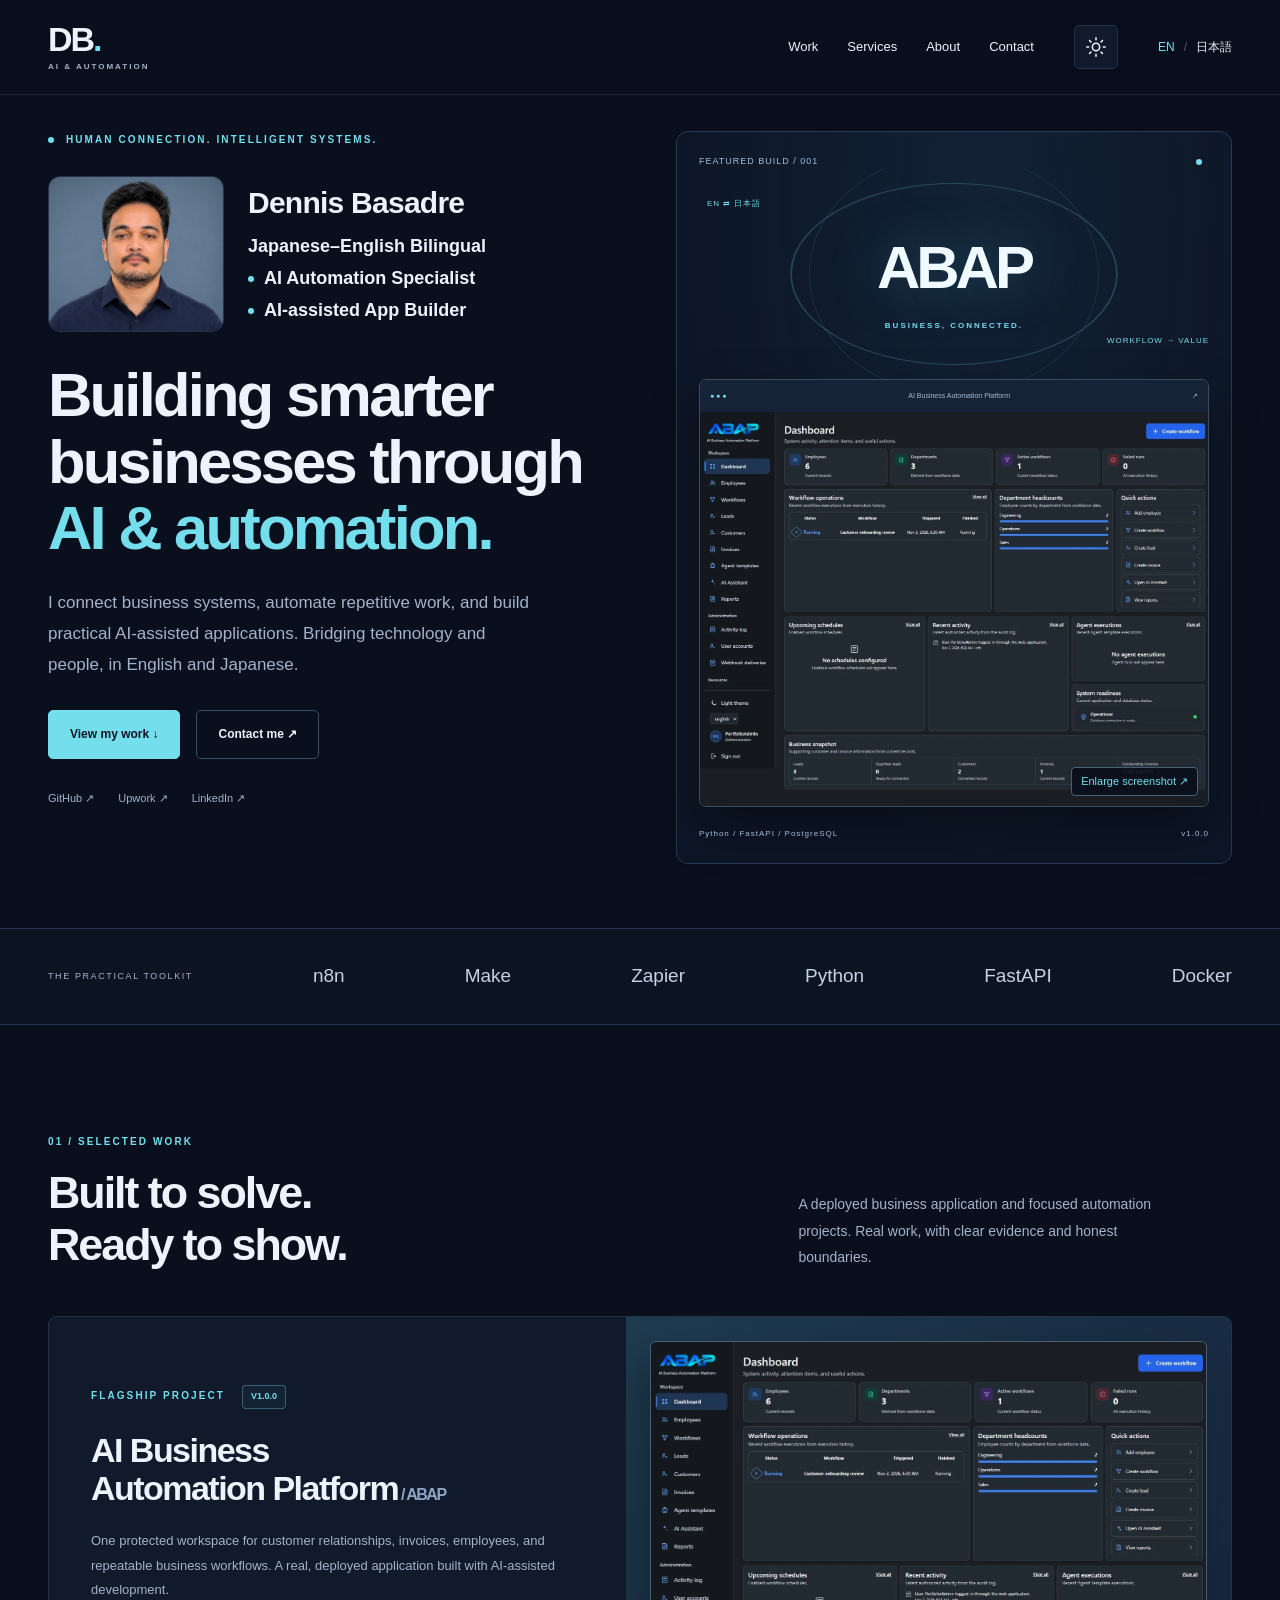
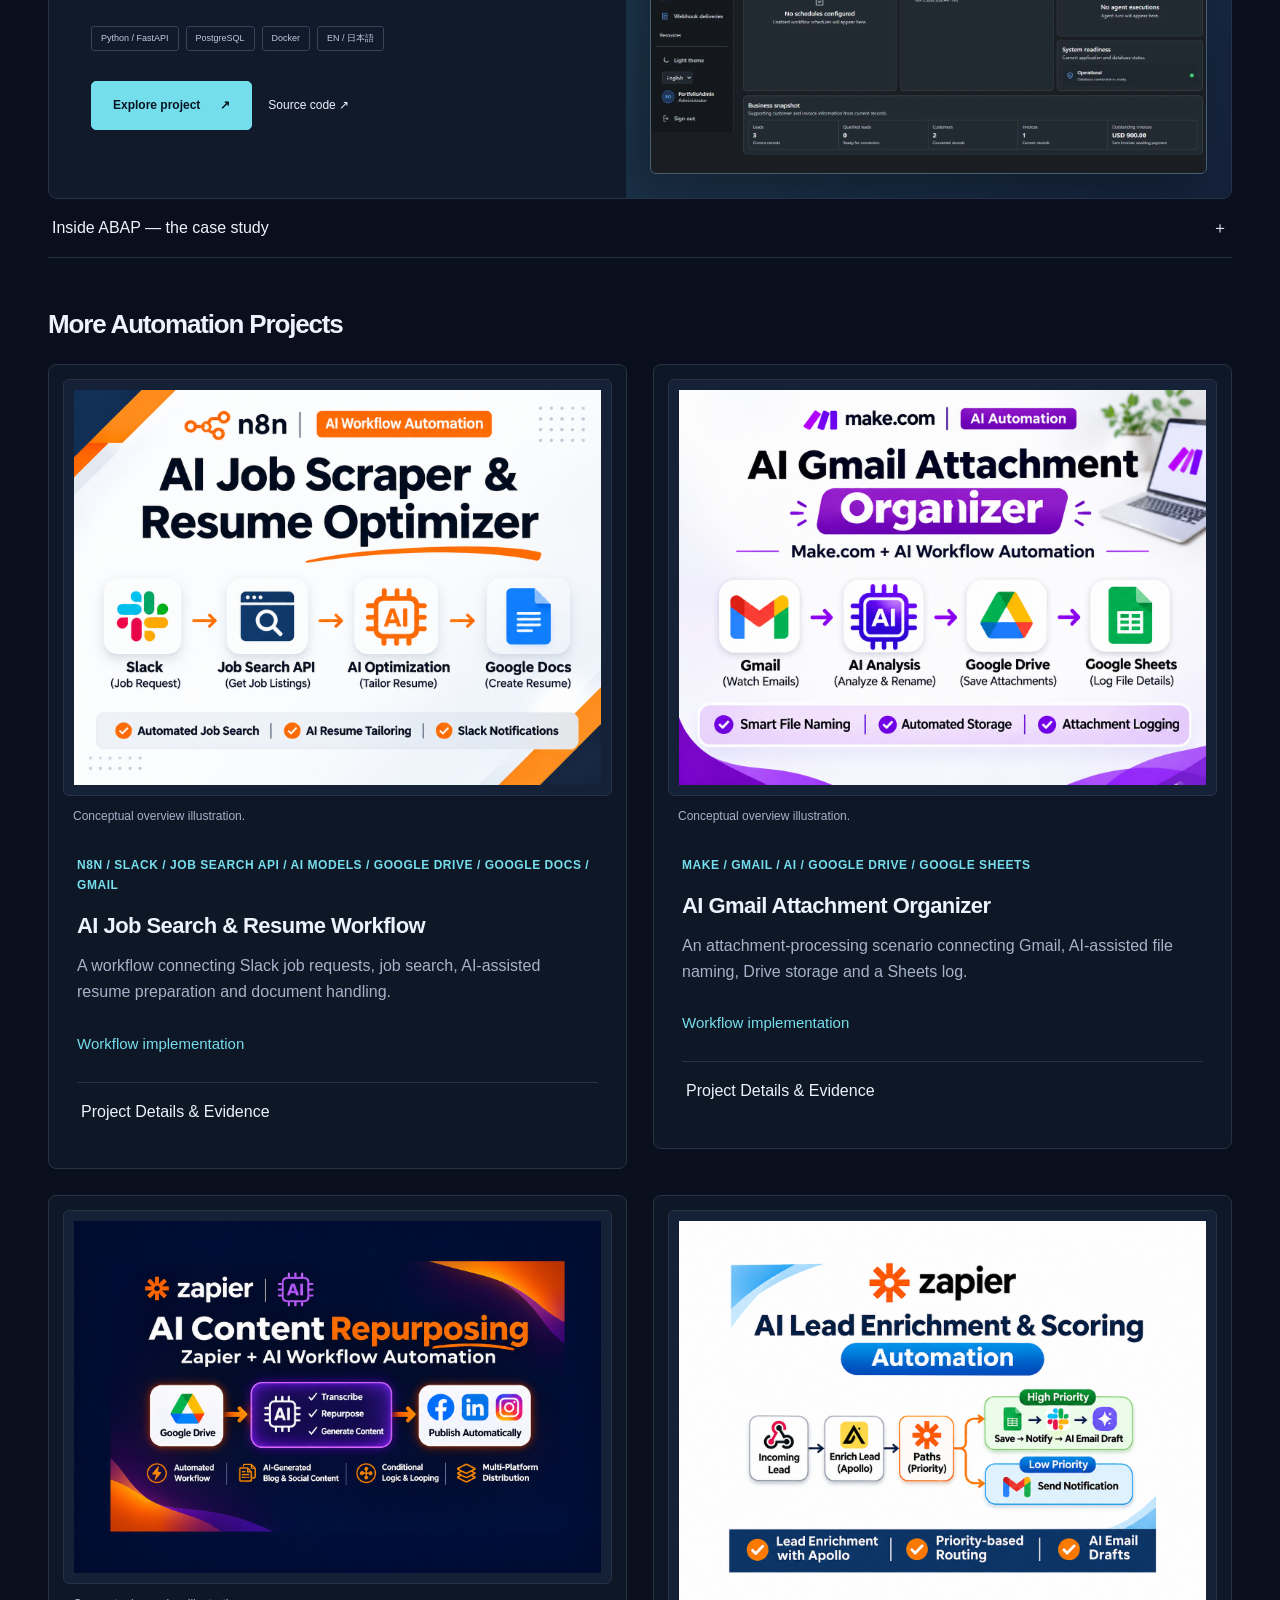
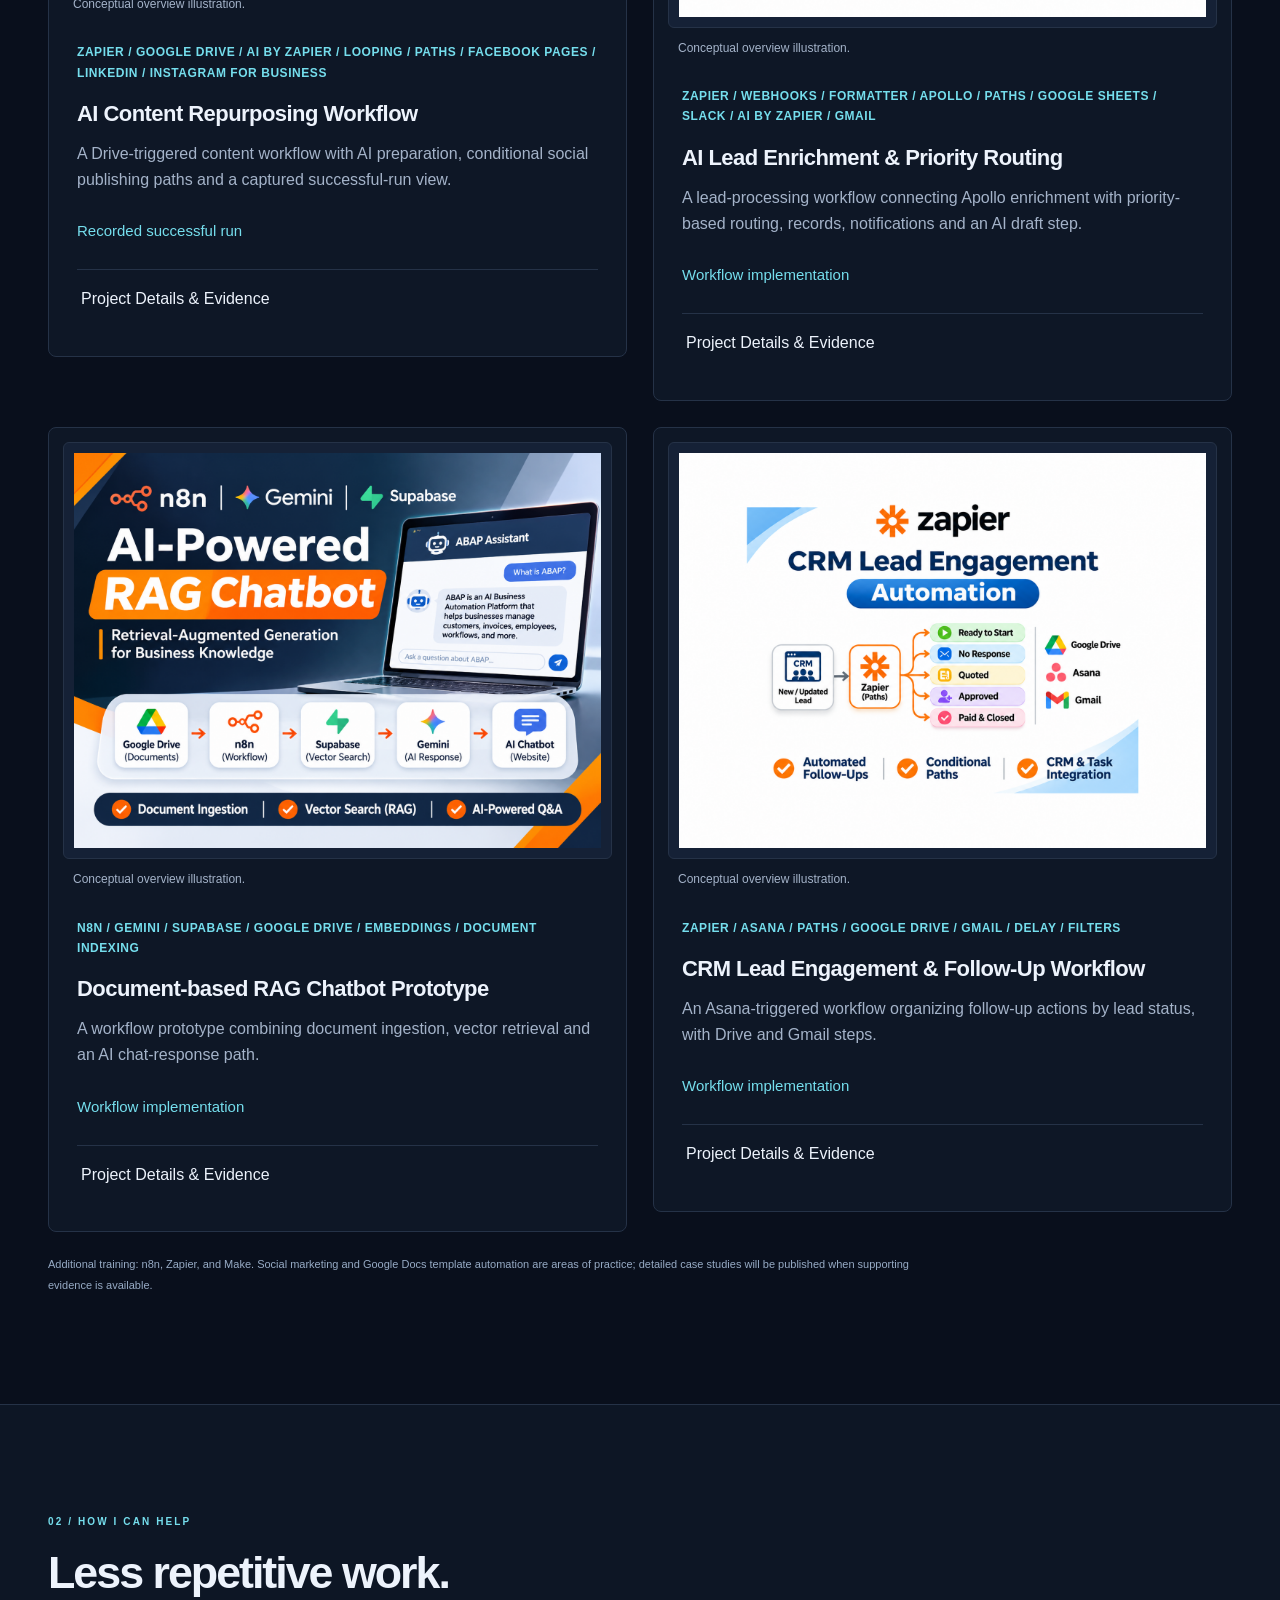
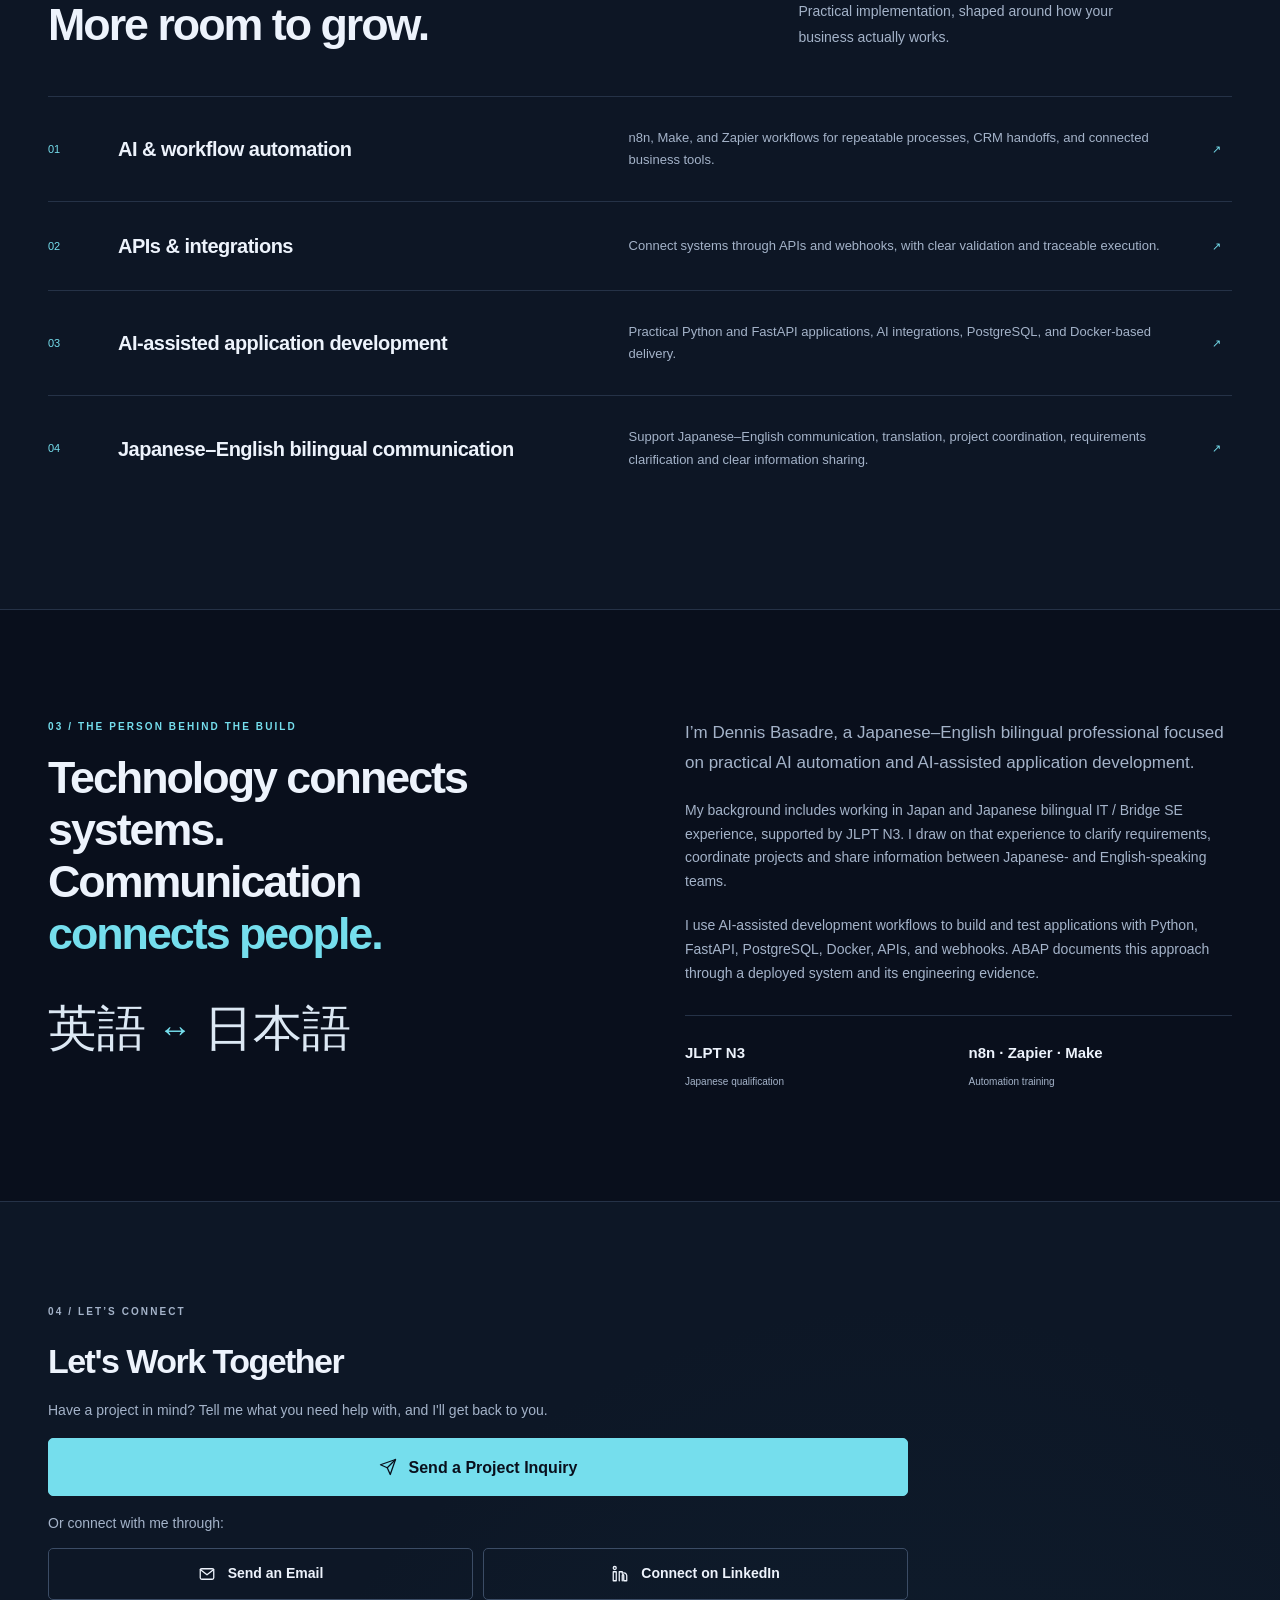
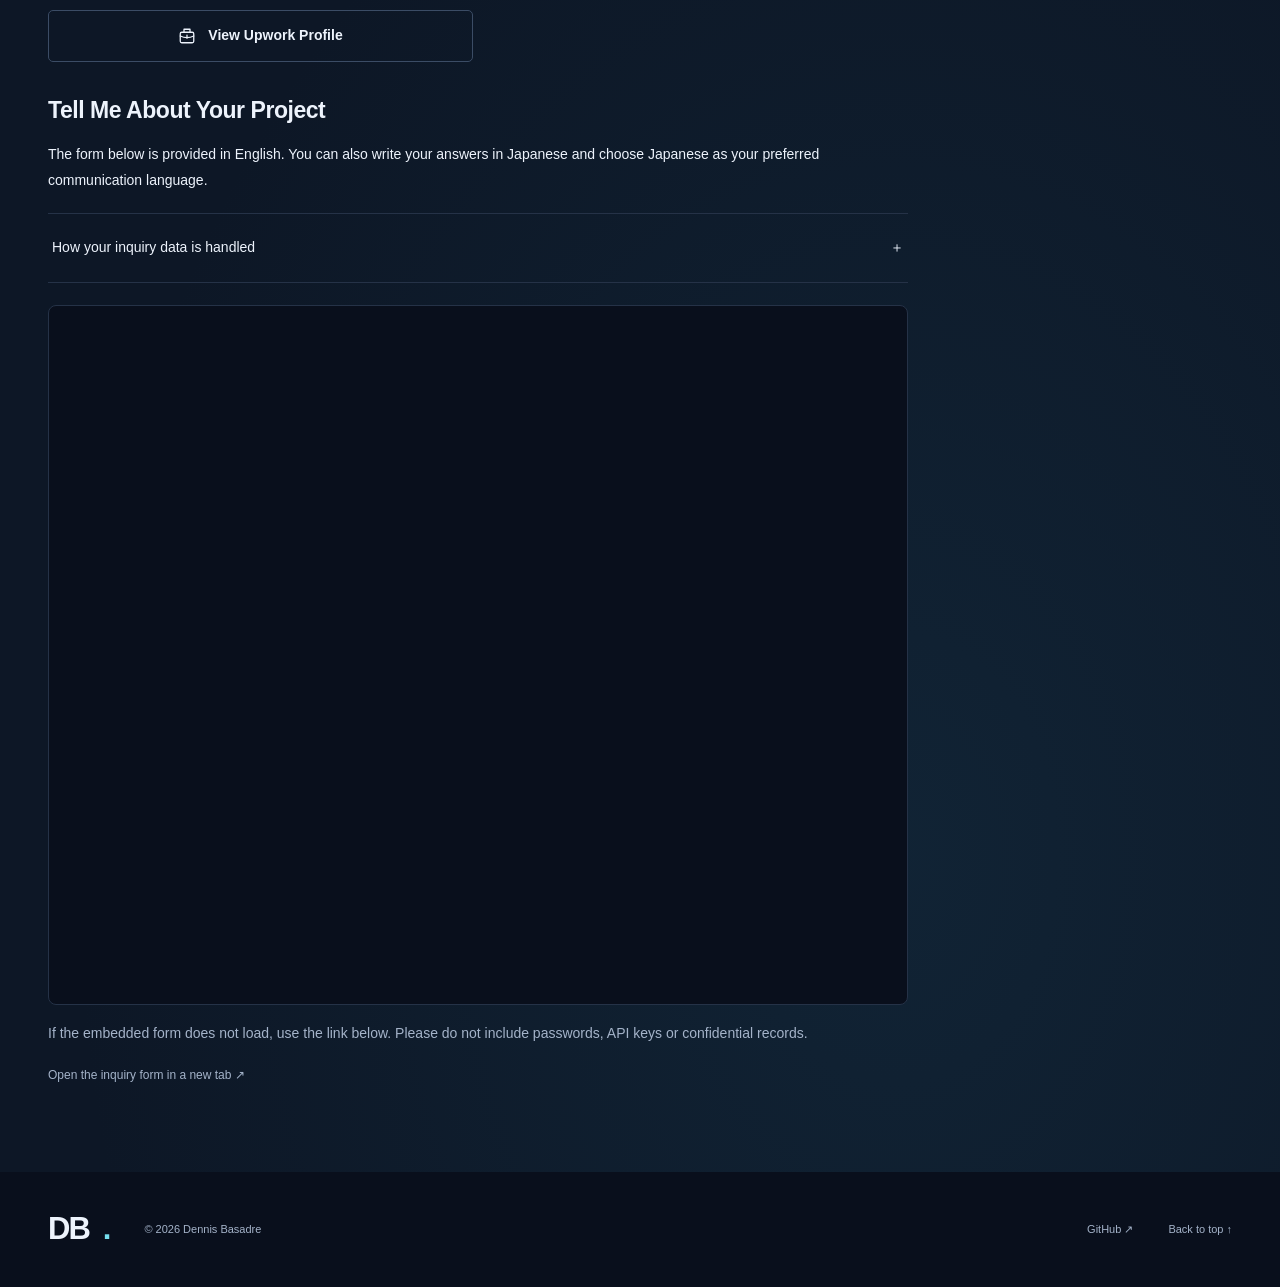
==== commit 77c705a6: "Add persistent light theme and improve bilingual automation case studies" ====
--- a/index.html
+++ b/index.html
@@ -1,10 +1,10 @@
-<!doctype html><html lang="en"><head><meta charset="utf-8"><meta name="viewport" content="width=device-width,initial-scale=1"><title>Dennis Basadre — Japanese Bilingual & AI Automation</title><meta name="description" content="Japanese bilingual professional building practical AI applications, workflow automations and secure business integrations. Explore ABAP and selected automation projects."><meta name="theme-color" content="#090f1c"><link rel="canonical" href="https://dennisbasadre.com/"><link rel="alternate" hreflang="en" href="https://dennisbasadre.com/"><link rel="alternate" hreflang="ja" href="https://dennisbasadre.com/ja/"><link rel="alternate" hreflang="x-default" href="https://dennisbasadre.com/"><meta property="og:title" content="Dennis Basadre — Japanese Bilingual & AI Automation"><meta property="og:description" content="Japanese bilingual professional building practical AI applications, workflow automations and secure business integrations. Explore ABAP and selected automation projects."><meta property="og:type" content="website"><meta property="og:url" content="https://dennisbasadre.com/"><meta property="og:locale" content="en_US"><meta property="og:image" content="https://dennisbasadre.com/assets/social.png"><meta name="twitter:card" content="summary_large_image"><link rel="icon" href="favicon.svg"><link rel="stylesheet" href="styles.91af7c1b3b72.css"><link rel="stylesheet" href="contact-layout.css"><script src="automation-gallery.b035e1508fa2.js" defer></script><script src="script.03aa06fc6294.js" defer></script></head><body>
-<a class="skip" href="#main">Skip to content</a><header><div class="shell nav"><a class="brand" href="#top" aria-label="Dennis Basadre — Home"><b>DB<span>.</span></b><small>AI &amp; AUTOMATION</small></a><button class="menu" aria-expanded="false" aria-controls="navigation">Menu ☰</button><nav id="navigation" aria-label="Main navigation"><a href="#work">Work</a><a href="#services">Services</a><a href="#about">About</a><a href="#contact">Contact</a></nav><div class="language" aria-label="Language"><a lang="en" data-language="en" aria-current="page" href="./">EN</a><span>/</span><a lang="ja" data-language="ja"  href="ja/">日本語</a></div></div></header>
+<!doctype html><html lang="en"><head><meta charset="utf-8"><meta name="viewport" content="width=device-width,initial-scale=1"><title>Dennis Basadre — Japanese Bilingual & AI Automation</title><meta name="description" content="Japanese bilingual professional building practical AI applications, workflow automations and secure business integrations. Explore ABAP and selected automation projects."><meta name="theme-color" content="#090f1c"><link rel="canonical" href="https://dennisbasadre.com/"><link rel="alternate" hreflang="en" href="https://dennisbasadre.com/"><link rel="alternate" hreflang="ja" href="https://dennisbasadre.com/ja/"><link rel="alternate" hreflang="x-default" href="https://dennisbasadre.com/"><meta property="og:title" content="Dennis Basadre — Japanese Bilingual & AI Automation"><meta property="og:description" content="Japanese bilingual professional building practical AI applications, workflow automations and secure business integrations. Explore ABAP and selected automation projects."><meta property="og:type" content="website"><meta property="og:url" content="https://dennisbasadre.com/"><meta property="og:locale" content="en_US"><meta property="og:image" content="https://dennisbasadre.com/assets/social.png"><meta name="twitter:card" content="summary_large_image"><link rel="icon" href="favicon.svg"><script src="theme-init.c12ee86c482d.js"></script><link rel="stylesheet" href="styles.ebf13f3853fc.css"><link rel="stylesheet" href="contact-layout.css"><script src="automation-gallery.cc1d3f5aa731.js" defer></script><script src="script.309447084f2a.js" defer></script></head><body>
+<a class="skip" href="#main">Skip to content</a><header><div class="shell nav"><a class="brand" href="#top" aria-label="Dennis Basadre — Home"><b>DB<span>.</span></b><small>AI &amp; AUTOMATION</small></a><button class="menu" aria-expanded="false" aria-controls="navigation">Menu ☰</button><nav id="navigation" aria-label="Main navigation"><a href="#work">Work</a><a href="#services">Services</a><a href="#about">About</a><a href="#contact">Contact</a></nav><button class="theme-toggle" type="button" aria-label="Light mode" aria-pressed="false" hidden><svg class="theme-sun" viewBox="0 0 24 24" fill="none" stroke="currentColor" stroke-width="1.7" stroke-linecap="round" aria-hidden="true" focusable="false"><circle cx="12" cy="12" r="4"/><path d="M12 2v2m0 16v2M2 12h2m16 0h2M5 5l1.5 1.5m11 11L19 19M5 19l1.5-1.5m11-11L19 5"/></svg><svg class="theme-moon" viewBox="0 0 24 24" fill="none" stroke="currentColor" stroke-width="1.7" stroke-linecap="round" stroke-linejoin="round" aria-hidden="true" focusable="false"><path d="M20.5 14.5A9 9 0 0 1 9.5 3.5a9 9 0 1 0 11 11Z"/></svg></button><div class="language" aria-label="Language"><a lang="en" data-language="en" aria-current="page" href="./">EN</a><span>/</span><a lang="ja" data-language="ja"  href="ja/">日本語</a></div></div></header>
 <main id="main"><section class="hero shell" id="top"><div class="hero-copy"><p class="eyebrow"><span class="dot"></span> HUMAN CONNECTION. INTELLIGENT SYSTEMS.</p><div class="hero-profile"><img class="profile-photo" src="assets/dennis-portrait.c31bb379e9b0.png" width="707" height="627" alt="Portrait of Dennis Basadre" decoding="async"><div><p class="profile-name">Dennis Basadre</p><p class="identity"><span class="role-item"><span>Japanese–English Bilingual</span></span> <span class="role-item"><span class="role-dot" aria-hidden="true"></span><span>AI Automation Specialist</span></span> <span class="role-item"><span class="role-dot" aria-hidden="true"></span><span>AI-assisted App Builder</span></span></p></div></div><h1>Building smarter<br>businesses through<br><em>AI & automation.</em></h1><p class="lede">I connect business systems, automate repetitive work, and build practical AI-assisted applications. Bridging technology and people, in English and Japanese.</p><div class="actions"><a class="button primary" href="#work">View my work ↓</a><a class="button quiet" href="#contact">Contact me ↗</a></div><div class="social"><a class="" href="https://github.com/Denxell17" target="_blank" rel="noopener noreferrer">GitHub <span aria-hidden="true">↗</span></a><a class="" href="https://www.upwork.com/freelancers/~018e55b8cb4f803cf1" target="_blank" rel="noopener noreferrer">Upwork <span aria-hidden="true">↗</span></a><a class="" href="https://www.linkedin.com/in/dennis-bernard-basadre-949508235" target="_blank" rel="noopener noreferrer">LinkedIn <span aria-hidden="true">↗</span></a></div></div>
 <div class="hero-art"><div class="art-label"><span>FEATURED BUILD / 001</span><span class="dot"></span></div><div class="orbit" aria-hidden="true"><span class="orbit-tag">EN ⇄ 日本語</span><span class="orbit-tag second">WORKFLOW → VALUE</span><div class="core">ABAP<span>BUSINESS, CONNECTED.</span></div></div><div class="hero-screen"><div class="window-bar"><span>● ● ●</span><span>AI Business Automation Platform</span><span>↗</span></div><a class="hero-enlarge" href="assets/abap-dashboard-current-en.webp" data-image-viewer aria-label="Enlarge ABAP dashboard screenshot"><img src="assets/abap-dashboard-current-en.webp" width="1424" height="1105" alt="ABAP dashboard with synthetic demonstration records" fetchpriority="high"><span class="enlarge-hint" aria-hidden="true">Enlarge screenshot ↗</span></a></div><div class="art-bottom"><span>Python / FastAPI / PostgreSQL</span><span>v1.0.0</span></div></div></section>
 <div class="stack-strip"><div class="shell"><span>THE PRACTICAL TOOLKIT</span><strong>n8n</strong><strong>Make</strong><strong>Zapier</strong><strong>Python</strong><strong>FastAPI</strong><strong>Docker</strong></div></div>
 <section class="section shell" id="work"><div class="section-head"><div><p class="eyebrow">01 / SELECTED WORK</p><h2>Built to solve.<br>Ready to show.</h2></div><p>A deployed business application and focused automation projects. Real work, with clear evidence and honest boundaries.</p></div>
 <article class="flagship" id="abap"><div class="flagship-copy"><p class="eyebrow">FLAGSHIP PROJECT <span class="badge">v1.0.0</span></p><h3>AI Business<br>Automation Platform<span class="muted"> / ABAP</span></h3><p>One protected workspace for customer relationships, invoices, employees, and repeatable business workflows. A real, deployed application built with AI-assisted development.</p><div class="tags"><span>Python / FastAPI</span><span>PostgreSQL</span><span>Docker</span><span>EN / 日本語</span></div><div class="actions"><a class="button primary" href="https://abap.dennisbasadre.com/" target="_blank" rel="noopener noreferrer">Explore project <span aria-hidden="true">↗</span></a><a class="text-link" href="https://github.com/Denxell17/AI-Business-Automation-Platform" target="_blank" rel="noopener noreferrer">Source code <span aria-hidden="true">↗</span></a></div></div><a class="product-shot" href="assets/abap-dashboard-current-en.webp"><img loading="lazy" src="assets/abap-dashboard-current-en.webp" width="1424" height="1105" alt="Open full-size ABAP dashboard screenshot"></a></article>
-<details class="case-study"><summary>Inside ABAP — the case study <span>＋</span></summary><div class="case-content"><div class="three-col"><div><h4>Problem</h4><p>Business records and repeatable processes become difficult to manage across disconnected tools.</p></div><div><h4>Approach</h4><p>CRM, employee management, invoicing, protected documents, workflow scheduling and execution tracking in one authenticated application.</p></div><div><h4>Evidence &amp; scope</h4><p>A deployed application supported by synthetic-data demonstrations, isolated tests of signed n8n integration, and documented backup and recovery checks. This case study presents application capabilities and test evidence rather than commercial client results.</p></div></div><h4>My role</h4><p>I built ABAP using AI-assisted development, combining business requirements, application features, and workflow integration in one project. My work included configuring and testing the application, preparing synthetic-data demonstrations, and documenting deployment, signed n8n integration tests, and backup and recovery procedures.</p><div class="architecture" aria-label="ABAP architecture"><span>Authenticated browser</span><b>→</b><span>FastAPI + business services</span><b>→</b><span>PostgreSQL</span><span>Background worker</span><b>→</b><span>Signed webhooks</span><b>→</b><span>n8n</span></div><p class="note">Architecture overview; it does not imply an active production n8n connection. The Advanced AI Assistant offers selectable models and safe synthetic demonstrations. It does not provide unrestricted free-form chat, live business-record access, or AI-initiated business actions.</p><p>Operational foundations: HTTPS, access controls, monitoring, encrypted backups, and verified recovery procedures.</p><div class="gallery"><figure class="assistant-shot"><a href="assets/abap-ai-assistant-demo.78669ae2c72f.webp" data-image-viewer><img loading="lazy" decoding="async" src="assets/abap-ai-assistant-demo.78669ae2c72f.webp" width="1585" height="991" alt="ABAP Advanced AI Assistant with model and language selection and a recorded public-information response"></a><figcaption>Advanced AI Assistant / recorded public-information demo. Account label anonymized as Demo Portfolio. Generated response text is illustrative, not independent verification of its claims.</figcaption></figure><figure><a href="assets/abap-crm-current-en.webp"><img loading="lazy" src="assets/abap-crm-current-en.webp" width="1440" height="1000" alt="CRM lead management / Searchable contact and company records with lead stages, using fictional data."></a><figcaption>CRM lead management / Searchable contact and company records with lead stages, using fictional data.</figcaption></figure><figure><a href="assets/abap-invoice-current-en.webp"><img loading="lazy" src="assets/abap-invoice-current-en.webp" width="1424" height="1512" alt="Invoice detail / Customer, due date, line items, status controls, and a protected-document link, using synthetic amounts."></a><figcaption>Invoice detail / Customer, due date, line items, status controls, and a protected-document link, using synthetic amounts.</figcaption></figure><figure><a href="assets/abap-workflow-current-en.webp"><img loading="lazy" src="assets/abap-workflow-current-en.webp" width="1424" height="1710" alt="Workflow tracking / Ordered tasks and a started manual demonstration run; n8n dispatch is disabled in this capture."></a><figcaption>Workflow tracking / Ordered tasks and a started manual demonstration run; n8n dispatch is disabled in this capture.</figcaption></figure><figure><a href="assets/abap-dashboard-current-ja.webp"><img loading="lazy" src="assets/abap-dashboard-current-ja.webp" width="1424" height="1105" alt="Japanese dashboard / Localized navigation, activity summaries, and quick actions, with synthetic business records in English."></a><figcaption>Japanese dashboard / Localized navigation, activity summaries, and quick actions, with synthetic business records in English.</figcaption></figure><figure><a href="assets/abap-dashboard-light-summary-en.jpg" data-image-viewer><img loading="lazy" decoding="async" src="assets/abap-dashboard-light-summary-en.jpg" width="1424" height="1105" alt="ABAP light-theme dashboard in an isolated synthetic-data demo, with the fictional PortfolioAdmin account and complete dashboard panels"></a><figcaption>Light-theme dashboard / Isolated demonstration with synthetic records and the fictional PortfolioAdmin account; captured at a 1440 × 1000 browser viewport.</figcaption></figure><figure><a href="assets/abap-dashboard-mobile-en.webp" data-image-viewer><img loading="lazy" decoding="async" src="assets/abap-dashboard-mobile-en.webp" width="375" height="2567" alt="ABAP dashboard in a narrow English browser viewport with vertically stacked summary cards and quick actions"></a><figcaption>Mobile dashboard / Vertically stacked summary cards and quick actions, captured at a 390 × 844 browser viewport with synthetic data. Select to enlarge.</figcaption></figure></div><p class="note">Core application captures: November 3, 2026, using synthetic data in an isolated local environment. AI Assistant: November 5 recorded public-information demo; generated text is illustrative. Light-theme dashboard: November 6 capture from the existing isolated demonstration environment, using synthetic records and the fictional PortfolioAdmin account. Select an image to view it at full size.</p></div></details><h3 class="automation-heading" id="automation-projects-title">More Automation Projects</h3><!-- automation-gallery:start --><div class="project-grid" role="group" aria-labelledby="automation-projects-title" data-automation-gallery data-asset-prefix=""><article class="project" id="automation-job-search-resume"><a href="assets/automation/job-search-resume/overview-v1.webp" data-image-viewer><img src="assets/automation/job-search-resume/overview-v1.webp" alt="Conceptual illustration: AI Job Search &amp; Resume Workflow" width="1448" height="1086" loading="lazy" decoding="async"></a><p class="thumbnail-caption">Conceptual overview illustration.</p><div class="project-body"><p class="eyebrow">n8n / Slack / Job Search API / AI models / Google Drive / Google Docs / Gmail</p><h4>AI Job Search &amp; Resume Workflow</h4><p>A workflow connecting Slack job requests, job search, AI-assisted resume preparation and document handling.</p><p class="project-evidence-status">Workflow implementation</p><details><summary>Project Details &amp; Evidence</summary><div class="automation-detail"><h5>Problem</h5><p>Searching job listings and adapting a resume involves repeated checks, document updates and notifications.</p><h5>Approach</h5><p>Connect Slack requests to job retrieval, AI-assisted resume preparation, document updates, Gmail drafts and Slack notifications in one workflow.</p><h5>Workflow</h5><p>Slack request → validate query → job API → process results → AI resume preparation → Drive/Docs → Gmail draft and Slack notification.</p><h5>Evidence &amp; scope</h5><p>The n8n editor demonstrates connected job-search, AI-assisted resume preparation, document and notification steps. Evidence covers workflow design; generated documents and notification delivery remain outside the demonstrated scope.</p><div class="automation-evidence"><figure><a href="assets/automation/job-search-resume/workflow-editor-v1.webp" data-image-viewer><img src="assets/automation/job-search-resume/workflow-editor-v1.webp" alt="n8n editor showing job-search, resume, document and notification steps" width="1917" height="869" loading="lazy" decoding="async"></a><figcaption>Workflow editor — n8n workflow editor — Connected job-search, resume, document and notification steps.</figcaption></figure></div></div></details></div></article><article class="project" id="automation-gmail-attachment-organizer"><a href="assets/automation/gmail-attachment-organizer/overview-v1.webp" data-image-viewer><img src="assets/automation/gmail-attachment-organizer/overview-v1.webp" alt="Conceptual illustration: AI Gmail Attachment Organizer" width="1448" height="1086" loading="lazy" decoding="async"></a><p class="thumbnail-caption">Conceptual overview illustration.</p><div class="project-body"><p class="eyebrow">Make / Gmail / AI / Google Drive / Google Sheets</p><h4>AI Gmail Attachment Organizer</h4><p>An attachment-processing scenario connecting Gmail, AI-assisted file naming, Drive storage and a Sheets log.</p><p class="project-evidence-status">Workflow implementation</p><details><summary>Project Details &amp; Evidence</summary><div class="automation-detail"><h5>Problem</h5><p>Manually saving, naming and logging email attachments creates repetitive work.</p><h5>Approach</h5><p>Connect Gmail attachments to AI-assisted file naming, Google Drive storage and a Google Sheets log, with a notification step.</p><h5>Workflow</h5><p>Watch emails → list attachments → upload for analysis → generate filename → upload to Drive → log in Sheets → email notification.</p><h5>Evidence &amp; scope</h5><p>The Make editor shows the attachment-processing sequence and per-module operation indicators, from Gmail intake to file naming, Drive storage and Sheets logging. Scheduling is disabled in this capture; evidence covers the configured scenario rather than confirmed downstream outputs.</p><div class="automation-evidence"><figure><a href="assets/automation/gmail-attachment-organizer/scenario-editor-v1.webp" data-image-viewer><img src="assets/automation/gmail-attachment-organizer/scenario-editor-v1.webp" alt="Make attachment-processing scenario with module operation indicators" width="1820" height="707" loading="lazy" decoding="async"></a><figcaption>Workflow editor — Make scenario — Attachment-processing modules with operation indicators and the disabled schedule control visible.</figcaption></figure></div></div></details></div></article><article class="project" id="automation-content-repurposing"><a href="assets/automation/content-repurposing/overview-v1.webp" data-image-viewer><img src="assets/automation/content-repurposing/overview-v1.webp" alt="Conceptual illustration: AI Content Repurposing Workflow" width="1536" height="1024" loading="lazy" decoding="async"></a><p class="thumbnail-caption">Conceptual overview illustration.</p><div class="project-body"><p class="eyebrow">Zapier / Google Drive / AI by Zapier / Looping / Paths / Facebook Pages / LinkedIn / Instagram for Business</p><h4>AI Content Repurposing Workflow</h4><p>A Drive-triggered content workflow with AI preparation, conditional social publishing paths and a captured successful-run view.</p><p class="project-evidence-status">Recorded successful run</p><details><summary>Project Details &amp; Evidence</summary><div class="automation-detail"><h5>Problem</h5><p>Adapting source content for different channels involves transcription, content preparation and repeated publishing steps.</p><h5>Approach</h5><p>Connect incoming Drive files to AI transcription and content preparation, then route them through conditional social publishing paths.</p><h5>Workflow</h5><p>New Drive file → filter → AI transcription/content preparation → loop → conditional paths → configured Facebook, LinkedIn and Instagram actions. The recorded run completed one path and skipped the alternative.</p><h5>Evidence &amp; scope</h5><p>Zapier editor views demonstrate file intake, AI content preparation and conditional social publishing paths. A recorded successful run shows one branch completed and the alternative skipped. Evidence is limited to that recorded path; public post contents and business outcomes are outside this case study.</p><div class="automation-evidence"><figure><a href="assets/automation/content-repurposing/workflow-start-v1.webp" data-image-viewer><img src="assets/automation/content-repurposing/workflow-start-v1.webp" alt="Zapier file intake, filtering, AI preparation and loop steps" width="1906" height="747" loading="lazy" decoding="async"></a><figcaption>Workflow editor — Zapier workflow — File intake, filtering, AI preparation and loop configuration.</figcaption></figure><figure><a href="assets/automation/content-repurposing/workflow-social-paths-v1.webp" data-image-viewer><img src="assets/automation/content-repurposing/workflow-social-paths-v1.webp" alt="Zapier paths with configured social publishing actions" width="1907" height="747" loading="lazy" decoding="async"></a><figcaption>Workflow editor — Conditional paths — Configured Facebook Pages, LinkedIn and Instagram actions.</figcaption></figure><figure><a href="assets/automation/content-repurposing/workflow-overview-v1.webp" data-image-viewer><img src="assets/automation/content-repurposing/workflow-overview-v1.webp" alt="Full content repurposing workflow editor overview" width="650" height="751" loading="lazy" decoding="async"></a><figcaption>Workflow editor — Full workflow design — Upstream processing and conditional publishing paths.</figcaption></figure><figure><a href="assets/automation/content-repurposing/recorded-run-v1.webp" data-image-viewer><img src="assets/automation/content-repurposing/recorded-run-v1.webp" alt="Recorded Zapier run showing a successful branch and a skipped alternative" width="372" height="660" loading="lazy" decoding="async"></a><figcaption>Execution evidence — Recorded successful run — One branch completed; the alternative was skipped.</figcaption></figure></div></div></details></div></article><article class="project" id="automation-lead-enrichment"><a href="assets/automation/lead-enrichment/overview-v1.webp" data-image-viewer><img src="assets/automation/lead-enrichment/overview-v1.webp" alt="Conceptual illustration: AI Lead Enrichment &amp; Priority Routing" width="1448" height="1086" loading="lazy" decoding="async"></a><p class="thumbnail-caption">Conceptual overview illustration.</p><div class="project-body"><p class="eyebrow">Zapier / Webhooks / Formatter / Apollo / Paths / Google Sheets / Slack / AI by Zapier / Gmail</p><h4>AI Lead Enrichment &amp; Priority Routing</h4><p>A lead-processing workflow connecting Apollo enrichment with priority-based routing, records, notifications and an AI draft step.</p><p class="project-evidence-status">Workflow implementation</p><details><summary>Project Details &amp; Evidence</summary><div class="automation-detail"><h5>Problem</h5><p>Incoming leads need context and routing before the next follow-up step can be organized.</p><h5>Approach</h5><p>Combine incoming lead data with Apollo enrichment, then use priority-based paths for records, notifications and AI-assisted draft preparation.</p><h5>Workflow</h5><p>Incoming lead → format company URL → enrichment → priority paths → record/notify/draft actions as configured.</p><h5>Evidence &amp; scope</h5><p>The Zapier editor shows Apollo enrichment, priority-based paths and configured record, notification and AI-draft actions, with an in-use version visible. Evidence covers the workflow configuration; numeric lead scoring, enrichment accuracy and completed outputs are outside the demonstrated scope.</p><div class="automation-evidence"><figure><a href="assets/automation/lead-enrichment/workflow-editor-v1.webp" data-image-viewer><img src="assets/automation/lead-enrichment/workflow-editor-v1.webp" alt="Zapier lead enrichment and high-low priority routing workflow" width="1917" height="757" loading="lazy" decoding="async"></a><figcaption>Workflow editor — Zapier workflow editor — Apollo enrichment and priority-based follow-up routing.</figcaption></figure></div></div></details></div></article><article class="project" id="automation-rag-chatbot-prototype"><a href="assets/automation/rag-chatbot-prototype/overview-v1.webp" data-image-viewer><img src="assets/automation/rag-chatbot-prototype/overview-v1.webp" alt="Conceptual illustration: Document-based RAG Chatbot Prototype" width="1448" height="1086" loading="lazy" decoding="async"></a><p class="thumbnail-caption">Conceptual overview illustration.</p><div class="project-body"><p class="eyebrow">n8n / Gemini / Supabase / Google Drive / Embeddings / Document indexing</p><h4>Document-based RAG Chatbot Prototype</h4><p>A workflow prototype combining document ingestion, vector retrieval and an AI chat-response path.</p><p class="project-evidence-status">Workflow implementation</p><details><summary>Project Details &amp; Evidence</summary><div class="automation-detail"><h5>Problem</h5><p>A document assistant needs a way to index source material and retrieve relevant passages for a response.</p><h5>Approach</h5><p>Prototype document ingestion and indexing from Drive, Supabase retrieval and Gemini-assisted chat responses in n8n.</p><h5>Workflow</h5><p>Document create/update/archive paths → loading and index maintenance; chat trigger → retrieval tool and Gemini model → configured response path.</p><h5>Evidence &amp; scope</h5><p>This n8n prototype demonstrates document-ingestion and indexing paths, Supabase retrieval and a Gemini-assisted response configuration. It is separate from the deployed ABAP AI Assistant. Evidence covers prototype architecture, rather than completed indexing, evaluated chat answers or live business-record access.</p><div class="automation-evidence"><figure><a href="assets/automation/rag-chatbot-prototype/workflow-editor-v1.webp" data-image-viewer><img src="assets/automation/rag-chatbot-prototype/workflow-editor-v1.webp" alt="n8n prototype editor showing document indexing and retrieval-assisted chat paths" width="1907" height="780" loading="lazy" decoding="async"></a><figcaption>Workflow editor — n8n prototype editor — Document indexing and retrieval-assisted chat paths.</figcaption></figure><figure><a href="assets/automation/rag-chatbot-prototype/workflow-overview-v1.webp" data-image-viewer><img src="assets/automation/rag-chatbot-prototype/workflow-overview-v1.webp" alt="Cropped RAG prototype workflow overview" width="780" height="661" loading="lazy" decoding="async"></a><figcaption>Workflow editor — Prototype overview — An alternate view of the same document and chat architecture.</figcaption></figure></div></div></details></div></article><article class="project" id="automation-crm-follow-up"><a href="assets/automation/crm-follow-up/overview-v1.webp" data-image-viewer><img src="assets/automation/crm-follow-up/overview-v1.webp" alt="Conceptual illustration: CRM Lead Engagement &amp; Follow-Up Workflow" width="1448" height="1086" loading="lazy" decoding="async"></a><p class="thumbnail-caption">Conceptual overview illustration.</p><div class="project-body"><p class="eyebrow">Zapier / Asana / Paths / Google Drive / Gmail / Delay / Filters</p><h4>CRM Lead Engagement &amp; Follow-Up Workflow</h4><p>An Asana-triggered workflow organizing follow-up actions by lead status, with Drive and Gmail steps.</p><p class="project-evidence-status">Workflow implementation</p><details><summary>Project Details &amp; Evidence</summary><div class="automation-detail"><h5>Problem</h5><p>Lead follow-up requires different actions as a conversation moves from preparation through quoting and approval.</p><h5>Approach</h5><p>Use Asana task status to organize conditional folder and task creation, follow-up email actions, delays and checks.</p><h5>Workflow</h5><p>Asana task update → status paths → configured Drive/Asana/Gmail actions, with delays and filters in selected paths.</p><h5>Evidence &amp; scope</h5><p>The Zapier editor views show status-based CRM follow-up paths using Asana, Drive, Gmail, delays and filters. Original warning/step indicators remain visible and their cause is undiagnosed. Evidence covers configuration; paid/closed is a route label, not a verified payment or completed client outcome.</p><div class="automation-evidence"><figure><a href="assets/automation/crm-follow-up/workflow-v1.webp" data-image-viewer><img src="assets/automation/crm-follow-up/workflow-v1.webp" alt="Zapier CRM follow-up v1 editor with original warning indicator" width="1917" height="750" loading="lazy" decoding="async"></a><figcaption>Workflow editor — Version 1 — Status-based follow-up paths with the original warning/step indicator visible.</figcaption></figure><figure><a href="assets/automation/crm-follow-up/workflow-v1-alternate.webp" data-image-viewer><img src="assets/automation/crm-follow-up/workflow-v1-alternate.webp" alt="Alternate v1 follow-up workflow editor view" width="1912" height="745" loading="lazy" decoding="async"></a><figcaption>Workflow editor — Version 1 detail — An alternate view of the same follow-up configuration.</figcaption></figure><figure><a href="assets/automation/crm-follow-up/workflow-v2.webp" data-image-viewer><img src="assets/automation/crm-follow-up/workflow-v2.webp" alt="Zapier CRM follow-up v2 editor with original warning indicator" width="1907" height="757" loading="lazy" decoding="async"></a><figcaption>Workflow editor — Version 2 — Workflow configuration with the original warning/step indicator visible.</figcaption></figure></div></div></details></div></article></div><!-- automation-gallery:end --><p class="note coverage">Additional training: n8n, Zapier, and Make. Social marketing and Google Docs template automation are areas of practice; detailed case studies will be published when supporting evidence is available.</p></section>
+<details class="case-study"><summary>Inside ABAP — the case study <span>＋</span></summary><div class="case-content"><div class="three-col"><div><h4>Problem</h4><p>Business records and repeatable processes become difficult to manage across disconnected tools.</p></div><div><h4>Approach</h4><p>CRM, employee management, invoicing, protected documents, workflow scheduling and execution tracking in one authenticated application.</p></div><div><h4>Evidence &amp; scope</h4><p>A deployed application supported by synthetic-data demonstrations, isolated tests of signed n8n integration, and documented backup and recovery checks. This case study presents application capabilities and test evidence rather than commercial client results.</p></div></div><h4>My role</h4><p>I built ABAP using AI-assisted development, combining business requirements, application features, and workflow integration in one project. My work included configuring and testing the application, preparing synthetic-data demonstrations, and documenting deployment, signed n8n integration tests, and backup and recovery procedures.</p><div class="architecture" aria-label="ABAP architecture"><span>Authenticated browser</span><b>→</b><span>FastAPI + business services</span><b>→</b><span>PostgreSQL</span><span>Background worker</span><b>→</b><span>Signed webhooks</span><b>→</b><span>n8n</span></div><p class="note">Architecture overview; it does not imply an active production n8n connection. The Advanced AI Assistant offers selectable models and safe synthetic demonstrations. It does not provide unrestricted free-form chat, live business-record access, or AI-initiated business actions.</p><p>Operational foundations: HTTPS, access controls, monitoring, encrypted backups, and verified recovery procedures.</p><div class="gallery"><figure class="assistant-shot"><a href="assets/abap-ai-assistant-demo.78669ae2c72f.webp" data-image-viewer><img loading="lazy" decoding="async" src="assets/abap-ai-assistant-demo.78669ae2c72f.webp" width="1585" height="991" alt="ABAP Advanced AI Assistant with model and language selection and a recorded public-information response"></a><figcaption>Advanced AI Assistant / recorded public-information demo. Account label anonymized as Demo Portfolio. Generated response text is illustrative, not independent verification of its claims.</figcaption></figure><figure><a href="assets/abap-crm-current-en.webp"><img loading="lazy" src="assets/abap-crm-current-en.webp" width="1440" height="1000" alt="CRM lead management / Searchable contact and company records with lead stages, using fictional data."></a><figcaption>CRM lead management / Searchable contact and company records with lead stages, using fictional data.</figcaption></figure><figure><a href="assets/abap-invoice-current-en.webp"><img loading="lazy" src="assets/abap-invoice-current-en.webp" width="1424" height="1512" alt="Invoice detail / Customer, due date, line items, status controls, and a protected-document link, using synthetic amounts."></a><figcaption>Invoice detail / Customer, due date, line items, status controls, and a protected-document link, using synthetic amounts.</figcaption></figure><figure><a href="assets/abap-workflow-current-en.webp"><img loading="lazy" src="assets/abap-workflow-current-en.webp" width="1424" height="1710" alt="Workflow tracking / Ordered tasks and a started manual demonstration run; n8n dispatch is disabled in this capture."></a><figcaption>Workflow tracking / Ordered tasks and a started manual demonstration run; n8n dispatch is disabled in this capture.</figcaption></figure><figure><a href="assets/abap-dashboard-current-ja.webp"><img loading="lazy" src="assets/abap-dashboard-current-ja.webp" width="1424" height="1105" alt="Japanese dashboard / Localized navigation, activity summaries, and quick actions, with synthetic business records in English."></a><figcaption>Japanese dashboard / Localized navigation, activity summaries, and quick actions, with synthetic business records in English.</figcaption></figure><figure><a href="assets/abap-dashboard-light-summary-en.jpg" data-image-viewer><img loading="lazy" decoding="async" src="assets/abap-dashboard-light-summary-en.jpg" width="1424" height="1105" alt="ABAP light-theme dashboard in an isolated synthetic-data demo, with the fictional PortfolioAdmin account and complete dashboard panels"></a><figcaption>Light-theme dashboard / Isolated demonstration with synthetic records and the fictional PortfolioAdmin account; captured at a 1440 × 1000 browser viewport.</figcaption></figure><figure><a href="assets/abap-dashboard-mobile-en.webp" data-image-viewer><img loading="lazy" decoding="async" src="assets/abap-dashboard-mobile-en.webp" width="375" height="2567" alt="ABAP dashboard in a narrow English browser viewport with vertically stacked summary cards and quick actions"></a><figcaption>Mobile dashboard / Vertically stacked summary cards and quick actions, captured at a 390 × 844 browser viewport with synthetic data. Select to enlarge.</figcaption></figure></div><p class="note">Core application captures: November 3, 2026, using synthetic data in an isolated local environment. AI Assistant: November 5 recorded public-information demo; generated text is illustrative. Light-theme dashboard: November 6 capture from the existing isolated demonstration environment, using synthetic records and the fictional PortfolioAdmin account. Select an image to view it at full size.</p></div></details><h3 class="automation-heading" id="automation-projects-title">More Automation Projects</h3><!-- automation-gallery:start --><div class="project-grid" role="group" aria-labelledby="automation-projects-title" data-automation-gallery data-asset-prefix=""><article class="project" id="automation-job-search-resume"><a href="assets/automation/job-search-resume/overview-v1.webp" data-image-viewer><img src="assets/automation/job-search-resume/overview-v1.webp" alt="Conceptual illustration: AI Job Search &amp; Resume Workflow" width="1448" height="1086" loading="lazy" decoding="async"></a><p class="thumbnail-caption">Conceptual overview illustration.</p><div class="project-body"><p class="eyebrow">n8n / Slack / Job Search API / AI models / Google Drive / Google Docs / Gmail</p><h4>AI Job Search &amp; Resume Workflow</h4><p>A workflow connecting Slack job requests, job search, AI-assisted resume preparation and document handling.</p><p class="project-evidence-status">Workflow implementation</p><details><summary>Project Details &amp; Evidence</summary><div class="automation-detail"><h5>Problem</h5><p>Searching job listings and adapting a resume involves repeated checks, document updates and notifications.</p><h5>Approach</h5><p>Connect Slack requests to job retrieval, AI-assisted resume preparation, document updates, Gmail drafts and Slack notifications in one workflow.</p><h5>Workflow</h5><p>Slack request → validate query → job API → process results → AI resume preparation → Drive/Docs → Gmail draft and Slack notification.</p><h5>Expected Business Outcomes</h5><p class="expected-outcomes-note">Potential benefits of the design, not measured results.</p><p>For job seekers, career-support teams, and recruitment administrators, the workflow is designed to reduce repeated job-listing checks, resume-document preparation, and status messages. Connecting requests, document steps, drafts, and notifications could save administrative time and keep application materials and follow-up information more consistent and organized.</p><h5>Evidence &amp; scope</h5><p>The n8n editor demonstrates connected job-search, AI-assisted resume preparation, document and notification steps. Evidence covers workflow design; generated documents and notification delivery remain outside the demonstrated scope.</p><div class="automation-evidence"><figure><a href="assets/automation/job-search-resume/workflow-editor-v1.webp" data-image-viewer><img src="assets/automation/job-search-resume/workflow-editor-v1.webp" alt="n8n editor showing job-search, resume, document and notification steps" width="1917" height="869" loading="lazy" decoding="async"></a><figcaption>Workflow editor — n8n workflow editor — Connected job-search, resume, document and notification steps.</figcaption></figure></div></div></details></div></article><article class="project" id="automation-gmail-attachment-organizer"><a href="assets/automation/gmail-attachment-organizer/overview-v1.webp" data-image-viewer><img src="assets/automation/gmail-attachment-organizer/overview-v1.webp" alt="Conceptual illustration: AI Gmail Attachment Organizer" width="1448" height="1086" loading="lazy" decoding="async"></a><p class="thumbnail-caption">Conceptual overview illustration.</p><div class="project-body"><p class="eyebrow">Make / Gmail / AI / Google Drive / Google Sheets</p><h4>AI Gmail Attachment Organizer</h4><p>An attachment-processing scenario connecting Gmail, AI-assisted file naming, Drive storage and a Sheets log.</p><p class="project-evidence-status">Workflow implementation</p><details><summary>Project Details &amp; Evidence</summary><div class="automation-detail"><h5>Problem</h5><p>Manually saving, naming and logging email attachments creates repetitive work.</p><h5>Approach</h5><p>Connect Gmail attachments to AI-assisted file naming, Google Drive storage and a Google Sheets log, with a notification step.</p><h5>Workflow</h5><p>Watch emails → list attachments → upload for analysis → generate filename → upload to Drive → log in Sheets → email notification.</p><h5>Expected Business Outcomes</h5><p class="expected-outcomes-note">Potential benefits of the design, not measured results.</p><p>For small businesses and operations or administration teams handling email attachments, the scenario is designed to reduce manual downloads, file naming, Drive filing, and Sheets data entry. Consistent naming and a centralized tracking log could save document-processing time, reduce filing errors, and make files easier to find and review.</p><h5>Evidence &amp; scope</h5><p>The Make editor shows the attachment-processing sequence and per-module operation indicators, from Gmail intake to file naming, Drive storage and Sheets logging. Scheduling is disabled in this capture; evidence covers the configured scenario rather than confirmed downstream outputs.</p><div class="automation-evidence"><figure><a href="assets/automation/gmail-attachment-organizer/scenario-editor-v1.webp" data-image-viewer><img src="assets/automation/gmail-attachment-organizer/scenario-editor-v1.webp" alt="Make attachment-processing scenario with module operation indicators" width="1820" height="707" loading="lazy" decoding="async"></a><figcaption>Workflow editor — Make scenario — Attachment-processing modules with operation indicators and the disabled schedule control visible.</figcaption></figure></div></div></details></div></article><article class="project" id="automation-content-repurposing"><a href="assets/automation/content-repurposing/overview-v1.webp" data-image-viewer><img src="assets/automation/content-repurposing/overview-v1.webp" alt="Conceptual illustration: AI Content Repurposing Workflow" width="1536" height="1024" loading="lazy" decoding="async"></a><p class="thumbnail-caption">Conceptual overview illustration.</p><div class="project-body"><p class="eyebrow">Zapier / Google Drive / AI by Zapier / Looping / Paths / Facebook Pages / LinkedIn / Instagram for Business</p><h4>AI Content Repurposing Workflow</h4><p>A Drive-triggered content workflow with AI preparation, conditional social publishing paths and a captured successful-run view.</p><p class="project-evidence-status">Recorded successful run</p><details><summary>Project Details &amp; Evidence</summary><div class="automation-detail"><h5>Problem</h5><p>Adapting source content for different channels involves transcription, content preparation and repeated publishing steps.</p><h5>Approach</h5><p>Connect incoming Drive files to AI transcription and content preparation, then route them through conditional social publishing paths.</p><h5>Workflow</h5><p>New Drive file → filter → AI transcription/content preparation → loop → conditional paths → configured Facebook, LinkedIn and Instagram actions. The recorded run completed one path and skipped the alternative.</p><h5>Expected Business Outcomes</h5><p class="expected-outcomes-note">Potential benefits of the design, not measured results.</p><p>For small marketing teams and content creators, the workflow is designed to reduce repetitive copying, channel-specific draft preparation, and publishing handoffs. Reusing source content through structured preparation and routing could save coordination time and improve consistency across channels. Editorial review and publication checks remain necessary.</p><h5>Evidence &amp; scope</h5><p>Zapier editor views demonstrate file intake, AI content preparation and conditional social publishing paths. A recorded successful run shows one branch completed and the alternative skipped. Evidence is limited to that recorded path; public post contents and business outcomes are outside this case study.</p><div class="automation-evidence"><figure><a href="assets/automation/content-repurposing/workflow-start-v1.webp" data-image-viewer><img src="assets/automation/content-repurposing/workflow-start-v1.webp" alt="Zapier file intake, filtering, AI preparation and loop steps" width="1906" height="747" loading="lazy" decoding="async"></a><figcaption>Workflow editor — Zapier workflow — File intake, filtering, AI preparation and loop configuration.</figcaption></figure><figure><a href="assets/automation/content-repurposing/workflow-social-paths-v1.webp" data-image-viewer><img src="assets/automation/content-repurposing/workflow-social-paths-v1.webp" alt="Zapier paths with configured social publishing actions" width="1907" height="747" loading="lazy" decoding="async"></a><figcaption>Workflow editor — Conditional paths — Configured Facebook Pages, LinkedIn and Instagram actions.</figcaption></figure><figure><a href="assets/automation/content-repurposing/workflow-overview-v1.webp" data-image-viewer><img src="assets/automation/content-repurposing/workflow-overview-v1.webp" alt="Full content repurposing workflow editor overview" width="650" height="751" loading="lazy" decoding="async"></a><figcaption>Workflow editor — Full workflow design — Upstream processing and conditional publishing paths.</figcaption></figure><figure><a href="assets/automation/content-repurposing/recorded-run-v1.webp" data-image-viewer><img src="assets/automation/content-repurposing/recorded-run-v1.webp" alt="Recorded Zapier run showing a successful branch and a skipped alternative" width="372" height="660" loading="lazy" decoding="async"></a><figcaption>Execution evidence — Recorded successful run — One branch completed; the alternative was skipped.</figcaption></figure></div></div></details></div></article><article class="project" id="automation-lead-enrichment"><a href="assets/automation/lead-enrichment/overview-v1.webp" data-image-viewer><img src="assets/automation/lead-enrichment/overview-v1.webp" alt="Conceptual illustration: AI Lead Enrichment &amp; Priority Routing" width="1448" height="1086" loading="lazy" decoding="async"></a><p class="thumbnail-caption">Conceptual overview illustration.</p><div class="project-body"><p class="eyebrow">Zapier / Webhooks / Formatter / Apollo / Paths / Google Sheets / Slack / AI by Zapier / Gmail</p><h4>AI Lead Enrichment &amp; Priority Routing</h4><p>A lead-processing workflow connecting Apollo enrichment with priority-based routing, records, notifications and an AI draft step.</p><p class="project-evidence-status">Workflow implementation</p><details><summary>Project Details &amp; Evidence</summary><div class="automation-detail"><h5>Problem</h5><p>Incoming leads need context and routing before the next follow-up step can be organized.</p><h5>Approach</h5><p>Combine incoming lead data with Apollo enrichment, then use priority-based paths for records, notifications and AI-assisted draft preparation.</p><h5>Workflow</h5><p>Incoming lead → format company URL → enrichment → priority paths → record/notify/draft actions as configured.</p><h5>Expected Business Outcomes</h5><p class="expected-outcomes-note">Potential benefits of the design, not measured results.</p><p>For sales operations and small business-development teams, the workflow is designed to reduce manual lead lookups, repeated record entry, priority sorting, and follow-up draft preparation. Structured enrichment and routing could save research time, keep handoffs organized, and improve record consistency. Retrieved information and AI drafts still need review.</p><h5>Evidence &amp; scope</h5><p>The Zapier editor shows Apollo enrichment, priority-based paths and configured record, notification and AI-draft actions, with an in-use version visible. Evidence covers the workflow configuration; numeric lead scoring, enrichment accuracy and completed outputs are outside the demonstrated scope.</p><div class="automation-evidence"><figure><a href="assets/automation/lead-enrichment/workflow-editor-v1.webp" data-image-viewer><img src="assets/automation/lead-enrichment/workflow-editor-v1.webp" alt="Zapier lead enrichment and high-low priority routing workflow" width="1917" height="757" loading="lazy" decoding="async"></a><figcaption>Workflow editor — Zapier workflow editor — Apollo enrichment and priority-based follow-up routing.</figcaption></figure></div></div></details></div></article><article class="project" id="automation-rag-chatbot-prototype"><a href="assets/automation/rag-chatbot-prototype/overview-v1.webp" data-image-viewer><img src="assets/automation/rag-chatbot-prototype/overview-v1.webp" alt="Conceptual illustration: Document-based RAG Chatbot Prototype" width="1448" height="1086" loading="lazy" decoding="async"></a><p class="thumbnail-caption">Conceptual overview illustration.</p><div class="project-body"><p class="eyebrow">n8n / Gemini / Supabase / Google Drive / Embeddings / Document indexing</p><h4>Document-based RAG Chatbot Prototype</h4><p>A workflow prototype combining document ingestion, vector retrieval and an AI chat-response path.</p><p class="project-evidence-status">Workflow implementation</p><details><summary>Project Details &amp; Evidence</summary><div class="automation-detail"><h5>Problem</h5><p>A document assistant needs a way to index source material and retrieve relevant passages for a response.</p><h5>Approach</h5><p>Prototype document ingestion and indexing from Drive, Supabase retrieval and Gemini-assisted chat responses in n8n.</p><h5>Workflow</h5><p>Document create/update/archive paths → loading and index maintenance; chat trigger → retrieval tool and Gemini model → configured response path.</p><h5>Expected Business Outcomes</h5><p class="expected-outcomes-note">Potential benefits of the design, not measured results.</p><p>For internal knowledge and support teams, the prototype explores reducing repeated document searches and manual answer preparation. A structured indexing and retrieval approach could make relevant source material easier to locate and support more consistent responses. Answer accuracy, source coverage, and access controls would need evaluation before operational use.</p><h5>Evidence &amp; scope</h5><p>This n8n prototype demonstrates document-ingestion and indexing paths, Supabase retrieval and a Gemini-assisted response configuration. It is separate from the deployed ABAP AI Assistant. Evidence covers prototype architecture, rather than completed indexing, evaluated chat answers or live business-record access.</p><div class="automation-evidence"><figure><a href="assets/automation/rag-chatbot-prototype/workflow-editor-v1.webp" data-image-viewer><img src="assets/automation/rag-chatbot-prototype/workflow-editor-v1.webp" alt="n8n prototype editor showing document indexing and retrieval-assisted chat paths" width="1907" height="780" loading="lazy" decoding="async"></a><figcaption>Workflow editor — n8n prototype editor — Document indexing and retrieval-assisted chat paths.</figcaption></figure><figure><a href="assets/automation/rag-chatbot-prototype/workflow-overview-v1.webp" data-image-viewer><img src="assets/automation/rag-chatbot-prototype/workflow-overview-v1.webp" alt="Cropped RAG prototype workflow overview" width="780" height="661" loading="lazy" decoding="async"></a><figcaption>Workflow editor — Prototype overview — An alternate view of the same document and chat architecture.</figcaption></figure></div></div></details></div></article><article class="project" id="automation-crm-follow-up"><a href="assets/automation/crm-follow-up/overview-v1.webp" data-image-viewer><img src="assets/automation/crm-follow-up/overview-v1.webp" alt="Conceptual illustration: CRM Lead Engagement &amp; Follow-Up Workflow" width="1448" height="1086" loading="lazy" decoding="async"></a><p class="thumbnail-caption">Conceptual overview illustration.</p><div class="project-body"><p class="eyebrow">Zapier / Asana / Paths / Google Drive / Gmail / Delay / Filters</p><h4>CRM Lead Engagement &amp; Follow-Up Workflow</h4><p>An Asana-triggered workflow organizing follow-up actions by lead status, with Drive and Gmail steps.</p><p class="project-evidence-status">Workflow implementation</p><details><summary>Project Details &amp; Evidence</summary><div class="automation-detail"><h5>Problem</h5><p>Lead follow-up requires different actions as a conversation moves from preparation through quoting and approval.</p><h5>Approach</h5><p>Use Asana task status to organize conditional folder and task creation, follow-up email actions, delays and checks.</p><h5>Workflow</h5><p>Asana task update → status paths → configured Drive/Asana/Gmail actions, with delays and filters in selected paths.</p><h5>Expected Business Outcomes</h5><p class="expected-outcomes-note">Potential benefits of the design, not measured results.</p><p>For small sales and client-service teams, the workflow is designed to reduce repeated status checks, folder and task setup, and follow-up email preparation. Status-based paths, delays, and filters could save coordination time, keep next steps organized, and make follow-up more consistent. Warning indicators and branch behavior need validation before operational use.</p><h5>Evidence &amp; scope</h5><p>The Zapier editor views show status-based CRM follow-up paths using Asana, Drive, Gmail, delays and filters. Original warning/step indicators remain visible and their cause is undiagnosed. Evidence covers configuration; paid/closed is a route label, not a verified payment or completed client outcome.</p><div class="automation-evidence"><figure><a href="assets/automation/crm-follow-up/workflow-v1.webp" data-image-viewer><img src="assets/automation/crm-follow-up/workflow-v1.webp" alt="Zapier CRM follow-up v1 editor with original warning indicator" width="1917" height="750" loading="lazy" decoding="async"></a><figcaption>Workflow editor — Version 1 — Status-based follow-up paths with the original warning/step indicator visible.</figcaption></figure><figure><a href="assets/automation/crm-follow-up/workflow-v1-alternate.webp" data-image-viewer><img src="assets/automation/crm-follow-up/workflow-v1-alternate.webp" alt="Alternate v1 follow-up workflow editor view" width="1912" height="745" loading="lazy" decoding="async"></a><figcaption>Workflow editor — Version 1 detail — An alternate view of the same follow-up configuration.</figcaption></figure><figure><a href="assets/automation/crm-follow-up/workflow-v2.webp" data-image-viewer><img src="assets/automation/crm-follow-up/workflow-v2.webp" alt="Zapier CRM follow-up v2 editor with original warning indicator" width="1907" height="757" loading="lazy" decoding="async"></a><figcaption>Workflow editor — Version 2 — Workflow configuration with the original warning/step indicator visible.</figcaption></figure></div></div></details></div></article></div><!-- automation-gallery:end --><p class="note coverage">Additional training: n8n, Zapier, and Make. Social marketing and Google Docs template automation are areas of practice; detailed case studies will be published when supporting evidence is available.</p></section>
 <section class="services section" id="services"><div class="shell"><div class="section-head"><div><p class="eyebrow">02 / HOW I CAN HELP</p><h2>Less repetitive work.<br>More room to grow.</h2></div><p>Practical implementation, shaped around how your business actually works.</p></div><div class="service-list"><article><span>01</span><h3>AI & workflow automation</h3><p>n8n, Make, and Zapier workflows for repeatable processes, CRM handoffs, and connected business tools.</p><span aria-hidden="true">↗</span></article><article><span>02</span><h3>APIs & integrations</h3><p>Connect systems through APIs and webhooks, with clear validation and traceable execution.</p><span aria-hidden="true">↗</span></article><article><span>03</span><h3>AI-assisted application development</h3><p>Practical Python and FastAPI applications, AI integrations, PostgreSQL, and Docker-based delivery.</p><span aria-hidden="true">↗</span></article><article><span>04</span><h3>Japanese–English bilingual communication</h3><p>Support Japanese–English communication, translation, project coordination, requirements clarification and clear information sharing.</p><span aria-hidden="true">↗</span></article></div></div></section><section class="section shell about" id="about"><div><p class="eyebrow">03 / THE PERSON BEHIND THE BUILD</p><h2>Technology connects systems.<br>Communication<br><em>connects people.</em></h2><div class="bilingual-mark">英語 <span>↔</span> 日本語</div></div><div class="about-copy"><p class="lede">I’m Dennis Basadre, a Japanese–English bilingual professional focused on practical AI automation and AI-assisted application development.</p><p>My background includes working in Japan and Japanese bilingual IT / Bridge SE experience, supported by JLPT N3. I draw on that experience to clarify requirements, coordinate projects and share information between Japanese- and English-speaking teams.</p><p>I use AI-assisted development workflows to build and test applications with Python, FastAPI, PostgreSQL, Docker, APIs, and webhooks. ABAP documents this approach through a deployed system and its engineering evidence.</p><div class="qualifications"><div><strong>JLPT N3</strong><span>Japanese qualification</span></div><div><strong>n8n · Zapier · Make</strong><span>Automation training</span></div></div></div></section>
 <section class="contact" id="contact"><div class="shell contact-inner"><div class="contact-options"><p class="eyebrow">04 / LET’S CONNECT</p><h2>Let's Work Together</h2><p>Have a project in mind? Tell me what you need help with, and I'll get back to you.</p><a class="button primary contact-primary" href="#project-inquiry"><svg class="contact-icon" viewBox="0 0 24 24" fill="none" stroke="currentColor" stroke-width="1.7" stroke-linecap="round" stroke-linejoin="round" aria-hidden="true" focusable="false"><path d="m22 2-7 20-4-9-9-4 20-7Z"/><path d="M22 2 11 13"/></svg><span>Send a Project Inquiry</span></a><h3 class="contact-secondary-title">Or connect with me through:</h3><div class="contact-methods"><a class="button quiet" href="mailto:dennisbernard.basadre@gmail.com"><svg class="contact-icon" viewBox="0 0 24 24" fill="none" stroke="currentColor" stroke-width="1.7" stroke-linecap="round" stroke-linejoin="round" aria-hidden="true" focusable="false"><rect x="3" y="5" width="18" height="14" rx="2"/><path d="m3 6 9 7 9-7"/></svg><span>Send an Email</span></a><a class="button quiet" href="https://www.linkedin.com/in/dennis-bernard-basadre-949508235" target="_blank" rel="noopener noreferrer"><svg class="contact-icon" viewBox="0 0 24 24" fill="none" stroke="currentColor" stroke-width="1.7" stroke-linecap="round" stroke-linejoin="round" aria-hidden="true" focusable="false"><rect x="3" y="9" width="4" height="12"/><path d="M11 21V9h4v2a4 4 0 0 1 6 3v7h-4v-7a1 1 0 0 0-2 0v7"/><circle cx="5" cy="4" r="2"/></svg><span>Connect on LinkedIn</span></a><a class="button quiet" href="https://www.upwork.com/freelancers/~018e55b8cb4f803cf1" target="_blank" rel="noopener noreferrer"><svg class="contact-icon" viewBox="0 0 24 24" fill="none" stroke="currentColor" stroke-width="1.7" stroke-linecap="round" stroke-linejoin="round" aria-hidden="true" focusable="false"><rect x="3" y="7" width="18" height="14" rx="2"/><path d="M8 7V3h8v4M3 12a20 20 0 0 0 18 0M12 11v4"/></svg><span>View Upwork Profile</span></a></div></div><div id="project-inquiry" class="inquiry-panel" aria-labelledby="inquiry-title"><h3 id="inquiry-title">Tell Me About Your Project</h3><p class="youform-language-note" id="inquiry-language">The form below is provided in English. You can also write your answers in Japanese and choose Japanese as your preferred communication language.</p><details class="contact-privacy"><summary>How your inquiry data is handled <span aria-hidden="true">＋</span></summary><p>Youform collects the name, email address and project description you submit, plus any optional tools, improvement goals, start time and communication-language preference. I use these details to assess your request, reply and follow up.</p><p>Youform processes and stores responses and sends inquiry notifications. It and its service providers may process technical information, including IP address and browser information, for service operation and security. Processing may take place outside your country.</p><p>Inquiry records may be held in Youform and my email mailbox for responding and necessary follow-up. Retention depends on those purposes, deletion decisions and provider policies/settings; no fixed retention period or automatic deletion deadline is promised. Deleting a visible response may not immediately erase retained backups. You can request access or deletion through the Upwork or LinkedIn links above.</p><p><a href="https://youform.com/privacy-policy/" target="_blank" rel="noopener noreferrer">Youform privacy policy <span aria-hidden="true">↗</span></a></p></details><iframe class="youform-frame" src="https://app.youform.com/forms/ydazpncc" title="Client inquiry form — Youform (English)" aria-describedby="inquiry-language" width="100%" height="700" loading="lazy" referrerpolicy="no-referrer"></iframe><p>If the embedded form does not load, use the link below. Please do not include passwords, API keys or confidential records.</p><p><a class="text-link" href="https://app.youform.com/forms/ydazpncc" target="_blank" rel="noopener noreferrer">Open the inquiry form in a new tab <span aria-hidden="true">↗</span></a></p></div></div></section></main><footer class="shell"><a class="brand" href="#top">DB<span>.</span></a><p>© 2026 Dennis Basadre</p><a class="" href="https://github.com/Denxell17" target="_blank" rel="noopener noreferrer">GitHub <span aria-hidden="true">↗</span></a><a href="#top">Back to top ↑</a></footer></body></html>
--- a/styles.ebf13f3853fc.css
+++ b/styles.ebf13f3853fc.css
@@ -0,0 +1,173 @@
+:root{color-scheme:dark;--bg:#090f1c;--panel:#101a2b;--ink:#edf3fc;--muted:#a4b3c9;--line:#253247;--accent:#75deed;--blue:#9bbcff}*{box-sizing:border-box}html{scroll-behavior:smooth;scroll-padding-top:100px}body{margin:0;background:var(--bg);color:var(--ink);font:16px/1.7 Inter,"Segoe UI","Yu Gothic",Meiryo,sans-serif}a{color:inherit;text-decoration:none}button{font:inherit}img{display:block;max-width:100%;height:auto}h1,h2,h3,h4,p,figure{margin:0}p{color:var(--muted)}h1,h2,h3{line-height:1.12;letter-spacing:-.045em;font-weight:600}em{font-style:normal;color:var(--accent)}a,button,summary{-webkit-tap-highlight-color:transparent}a:focus-visible,button:focus-visible,summary:focus-visible{outline:3px solid var(--accent);outline-offset:6px}a:hover{color:var(--accent)}.shell{width:min(1280px,calc(100% - 96px));margin:auto}.skip{position:fixed;top:-100px;left:20px;z-index:50;background:var(--accent);color:var(--bg);padding:12px}.skip:focus{top:12px}header{position:sticky;top:0;z-index:20;background:#090f1cf2;border-bottom:1px solid #253247aa;backdrop-filter:blur(14px)}.nav{height:94px;display:flex;align-items:center;gap:40px}.brand{display:flex;align-items:center;gap:14px;font-size:14px;font-weight:600;white-space:nowrap}.brand>b,footer>.brand{font-size:31px;letter-spacing:-2px}.brand span span,.brand>b>span,footer .brand span{color:var(--accent)}.brand small{display:block;font-size:9px;letter-spacing:2px;color:var(--muted);margin-top:1px}nav{margin-left:auto;display:flex;gap:29px;font-size:13px}.language{display:flex;align-items:center;gap:9px;font-size:12px;white-space:nowrap}.language span{color:#4c5b73}.language [aria-current]{color:var(--accent)}.menu{display:none}.hero{min-height:760px;display:grid;grid-template-columns:1.05fr 1fr;gap:44px;align-items:center;padding-top:82px;padding-bottom:92px}.eyebrow{font-size:10px;font-weight:600;letter-spacing:2.1px;color:var(--accent);text-transform:uppercase}.dot{display:inline-block;width:6px;height:6px;border-radius:50%;background:var(--accent);margin-right:7px}.identity{font-size:11px;margin:23px 0 17px;color:#bdcce0}h1{font-size:clamp(42px,4.8vw,68px);line-height:1.08}.lede{font-size:17px;line-height:1.8}.hero .lede{max-width:490px;margin-top:27px}.actions{display:flex;flex-wrap:wrap;align-items:center;gap:16px;margin-top:30px}.button{display:inline-flex;align-items:center;justify-content:center;gap:20px;padding:13px 21px;font-size:12px;font-weight:600;border:1px solid #3b4c65;border-radius:5px;min-height:48px;transition:background .2s,transform .2s}.button:hover{transform:translateY(-2px)}.primary{background:var(--accent);color:#091624;border-color:var(--accent)}.primary:hover{background:#b9f5ff;color:#091624}.quiet:hover{background:var(--panel)}.social{display:flex;gap:24px;margin-top:30px;font-size:11px;color:var(--muted)}.hero-art{position:relative;border:1px solid #2a3a52;border-radius:12px;padding:22px;background:radial-gradient(ellipse at 55% 10%,#1c385457,transparent 70%),#0d1626;transform:none}.art-label,.art-bottom,.window-bar{display:flex;align-items:center;justify-content:space-between;font-size:9px;letter-spacing:1px;color:#a6bbd7}.orbit{height:210px;position:relative;display:grid;place-items:center;overflow:hidden}.orbit:before,.orbit:after{content:'';position:absolute;width:180px;height:180px;border:1px solid #75deed36;border-radius:50%;transform:scaleX(1.8) rotate(-20deg)}.orbit:after{width:240px;height:240px;transform:scaleX(1.2) rotate(30deg);border-color:#75deed15}.core{font-size:60px;letter-spacing:-4px;font-weight:600;z-index:1;color:#eefaff;text-shadow:0 0 60px #75deed44}.core span{display:block;font-size:8px;letter-spacing:2px;text-align:center;color:var(--accent)}.orbit-tag{position:absolute;top:28px;left:8px;font-size:8px;letter-spacing:1px;color:var(--accent)}.orbit-tag.second{top:auto;left:auto;right:0;bottom:32px}.hero-screen{overflow:hidden;border:1px solid #3b4b61;border-radius:7px;box-shadow:0 20px 50px #0005}.window-bar{background:#162235;padding:10px;font-size:7px;letter-spacing:0}.window-bar>span:first-child{color:#75deed}.hero-screen img{width:100%}.art-bottom{margin-top:20px;font-size:8px}.stack-strip{border-block:1px solid var(--line);background:#0c1422}.stack-strip>.shell{display:flex;justify-content:space-between;align-items:center;gap:24px;min-height:95px;flex-wrap:wrap;padding-block:20px}.stack-strip span{font-size:9px;letter-spacing:1.6px;color:var(--muted)}.stack-strip strong{font-size:19px;font-weight:500;color:#c6d3e5}.section{padding-top:108px;padding-bottom:108px}.section-head{display:grid;grid-template-columns:1.5fr 1fr;gap:100px;align-items:end;margin-bottom:45px}h2{font-size:clamp(34px,3.5vw,48px);line-height:1.16}.section-head h2,.about h2{margin-top:17px}.section-head>p{font-size:14px;max-width:370px;line-height:1.9}.flagship{border:1px solid var(--line);border-radius:9px;overflow:hidden;background:var(--panel);display:grid;grid-template-columns:1fr 1.05fr;align-items:center}.flagship-copy{padding:42px}.badge{display:inline-block;border:1px solid #75deed55;background:#75deed0c;border-radius:4px;padding:3px 8px;margin-left:12px;font-size:9px;letter-spacing:0}.flagship h3{font-size:34px;margin:22px 0}.muted{font-size:16px;color:#8fa5c3;white-space:nowrap}.flagship p:not(.eyebrow){font-size:13px;line-height:1.9}.tags{display:flex;flex-wrap:wrap;gap:7px;margin-top:23px}.tags span{padding:4px 9px;border:1px solid #35435a;border-radius:3px;font-size:9px;color:#bccde3}.text-link{font-size:12px}.product-shot{padding:35px 0 35px 25px;background:linear-gradient(130deg,#1f3c51,#142139);overflow:hidden;height:100%;display:flex;align-items:center}.product-shot img{max-width:none;width:660px;border:1px solid #486076;border-radius:6px;box-shadow:-15px 15px 40px #0004}.case-study{border-bottom:1px solid var(--line)}summary{cursor:pointer;list-style:none;font-size:13px;padding:22px 4px;display:flex;justify-content:space-between;gap:12px}summary::-webkit-details-marker{display:none}details[open]>summary>span{transform:rotate(45deg)}.case-content{padding:20px 0 32px}.three-col{display:grid;grid-template-columns:repeat(3,1fr);gap:30px}h4{font-size:14px;margin-bottom:10px}.case-content p{font-size:13px}.architecture{margin:30px 0;display:grid;grid-template-columns:1fr auto 1.3fr auto 1fr;gap:12px;align-items:center;text-align:center}.architecture>span{padding:16px 10px;background:var(--panel);border:1px solid var(--line);font-size:11px;border-radius:4px}.architecture>b{color:var(--accent);font-weight:400}.note{font-size:11px!important;line-height:1.9;color:#97abc5;margin-top:22px}.gallery{display:grid;grid-template-columns:1fr 1fr;gap:22px;margin-top:26px}.gallery img{aspect-ratio:1.45;object-fit:cover;object-position:top;border-radius:5px;border:1px solid var(--line)}figcaption{font-size:11px;color:var(--muted);margin-top:8px}.project-grid{display:grid;grid-template-columns:1fr 1fr;gap:26px;margin-top:35px}.project{border:1px solid var(--line);border-radius:8px;overflow:hidden;background:#0e1726}.project img{width:100%;aspect-ratio:1.8;object-fit:cover;object-position:center}.project-body{padding:27px}.project .eyebrow{font-size:8px;letter-spacing:1px}.project h4{font-size:25px;line-height:1.3;margin:16px 0;font-weight:600;letter-spacing:-.045em}.project p{font-size:13px}.project details{border-top:1px solid var(--line);margin-top:20px}.project summary{font-size:11px;padding-bottom:0}.project details[open] p{padding-top:15px;font-size:11px}.coverage{max-width:870px}.services{background:#0d1625;border-block:1px solid var(--line)}.service-list article{display:grid;grid-template-columns:45px 1fr 1.15fr 20px;gap:25px;align-items:center;padding:30px 0;border-top:1px solid var(--line)}.service-list article>span{font-size:11px;color:var(--accent)}.service-list h3{font-size:20px;letter-spacing:-.025em;line-height:1.4}.service-list p{font-size:13px}.about{display:grid;grid-template-columns:1fr 1fr;gap:90px}.about-copy p+p{margin-top:20px;font-size:14px}.bilingual-mark{font-size:72px;color:#dce8f4;letter-spacing:12px;line-height:1;margin-top:45px}.bilingual-mark span{font-size:34px;color:var(--accent)}.qualifications{border-top:1px solid var(--line);display:grid;grid-template-columns:1fr 1fr;gap:20px;margin-top:30px;padding-top:24px}.qualifications strong{display:block;font-size:15px}.qualifications span{font-size:10px;color:var(--muted)}.contact{border-top:1px solid var(--line);background:radial-gradient(ellipse at 70% 80%,#193f564f,transparent 65%),#0d1726}.contact-inner{padding-block:85px}.contact h2{margin-top:20px;font-size:clamp(38px,4.4vw,62px)}.contact p:not(.eyebrow){max-width:520px;margin-top:23px;font-size:14px}footer{min-height:115px;display:flex;align-items:center;gap:35px;font-size:11px;color:var(--muted)}footer p{margin-right:auto}footer>.brand{color:var(--ink)}.hero-art{animation:arrive 1s ease both}@keyframes arrive{from{opacity:0;transform:translateY(15px)}to{opacity:1;transform:translateY(0)}}html[lang=ja] h1{font-size:clamp(39px,4vw,58px);line-height:1.35;letter-spacing:-.04em}html[lang=ja] h2{line-height:1.4}html[lang=ja] .identity{font-size:10px}html[lang=ja] .eyebrow{letter-spacing:1px}@media(min-width:1600px){.hero{min-height:850px}}@media(max-width:1000px){.shell{width:calc(100% - 48px)}.nav{gap:22px}nav{gap:18px}.hero{gap:25px;min-height:650px}h1{font-size:48px}.hero-art{padding:14px}.hero .lede{font-size:15px}.section-head{gap:40px}.flagship-copy{padding:28px}.flagship h3{font-size:28px}.about{gap:40px}.service-list article{grid-template-columns:25px 1fr 1.2fr 15px;gap:18px}}@media(max-width:740px){.shell{width:calc(100% - 40px)}.nav{height:76px;gap:16px}.brand{font-size:12px;gap:9px}.brand>b{font-size:27px}.brand small{font-size:7px}.menu{display:block;margin-left:auto;background:none;border:1px solid var(--line);padding:7px 10px;color:var(--ink);border-radius:4px;font-size:11px}.language{font-size:10px;gap:6px}nav{display:none;position:absolute;top:76px;left:0;right:0;background:#101a2b;border-bottom:1px solid var(--line);padding:20px;flex-direction:column;gap:18px}nav.open{display:flex}.hero{grid-template-columns:1fr;padding-top:46px;padding-bottom:50px;gap:45px;min-height:0}.eyebrow{font-size:8px;letter-spacing:1.5px}.identity{font-size:12px!important;line-height:1.8;max-width:320px;margin-top:20px;white-space:normal}h1{font-size:clamp(39px,8.9vw,60px)}.hero .lede{font-size:14px;max-width:500px;margin-top:23px}.actions{gap:12px;margin-top:24px}.button{font-size:11px;padding:12px 16px}.social{margin-top:24px}.hero-art{transform:none;max-width:530px;width:100%;margin:auto;padding:18px}.orbit{height:145px}.core{font-size:49px}.orbit:before{width:125px;height:125px}.orbit:after{width:170px;height:170px}.orbit-tag{font-size:6px}.hero-screen img{max-height:290px;object-fit:cover;object-position:top}.stack-strip>.shell{gap:18px;justify-content:flex-start;padding-block:22px}.stack-strip span{width:100%;font-size:8px}.stack-strip strong{font-size:15px}.section{padding-block:64px}.section-head{grid-template-columns:1fr;gap:20px;margin-bottom:30px}h2{font-size:35px}.section-head>p{font-size:13px;max-width:100%}.flagship{grid-template-columns:1fr}.flagship-copy{padding:25px}.flagship h3{font-size:30px}.product-shot{padding:23px}.product-shot img{width:100%;max-width:100%}.three-col,.project-grid,.about{grid-template-columns:1fr;gap:26px}.architecture{grid-template-columns:1fr;gap:8px}.architecture>b{transform:rotate(90deg)}.architecture>span{padding:12px}.gallery{gap:15px}.gallery img{aspect-ratio:1.15}.project img{aspect-ratio:1.7}.project-body{padding:23px}.service-list article{grid-template-columns:25px 1fr 15px;gap:12px;padding:25px 0}.service-list article p{grid-column:2;grid-row:2}.service-list article>span:last-child{grid-column:3;grid-row:1}.service-list h3{font-size:20px}.bilingual-mark{margin-top:30px;font-size:56px}.about-copy .lede{font-size:16px}.contact-inner{padding-block:60px}.contact h2{font-size:38px}footer{gap:18px;flex-wrap:wrap;padding-block:25px}footer p{margin-right:0}footer>a:last-child{margin-left:auto}html[lang=ja] h1{font-size:clamp(35px,8.3vw,52px)}}@media(prefers-reduced-motion:reduce){html{scroll-behavior:auto}*,*:before,*:after{animation:none!important;transition:none!important}}
+
+/* Review refinements: preserve complete images inside consistent dark frames. */
+.product-shot{padding:24px;min-width:0}
+.product-shot img{width:100%;max-width:100%;height:auto}
+.gallery a,.project>a{display:flex;align-items:center;justify-content:center;background:#152136;padding:12px;border:1px solid var(--line);border-radius:6px;min-width:0}
+.gallery img,.project img{width:100%;height:auto;aspect-ratio:auto;object-fit:contain}
+.project>a{margin:14px 14px 0;padding:10px}
+.hero-screen img{height:auto;max-height:none;object-fit:contain}
+a:has(>img){cursor:zoom-in}
+.image-viewer{color:var(--ink);background:var(--bg);border:1px solid #486076;border-radius:8px;padding:20px;width:min(1200px,94vw);max-width:94vw;max-height:92dvh;overflow:auto;overscroll-behavior:contain}
+.image-viewer::backdrop{background:#030812e8}
+.viewer-toolbar{display:flex;align-items:center;justify-content:space-between;gap:20px;margin-bottom:16px}
+.viewer-title{font-size:14px;line-height:1.6;color:var(--ink);overflow-wrap:anywhere}
+.viewer-close{flex-shrink:0;background:var(--panel);color:var(--ink);border:1px solid #486076;border-radius:4px;padding:10px 16px;min-height:44px;cursor:pointer}
+.viewer-image{width:100%;height:auto}
+@media(max-width:740px){
+ .hero .lede,.section-head>p,.flagship p:not(.eyebrow),.project p,.case-content p,.service-list p,.about-copy p+p,.contact p:not(.eyebrow){font-size:15px;line-height:1.85}
+ .note,.project details[open] p{font-size:13px!important;line-height:1.85}
+ figcaption,.qualifications span{font-size:13px;line-height:1.7}
+ .project summary,.case-study>summary{font-size:14px;line-height:1.7;min-height:44px}
+ .project .eyebrow{font-size:10px;line-height:1.8}
+ .gallery{grid-template-columns:1fr}
+ .product-shot{padding:18px}
+ .language a{display:inline-flex;align-items:center;min-height:44px}
+ .viewer-toolbar{align-items:flex-start;gap:12px}
+ .image-viewer{padding:14px}
+}
+
+/* About language decoration: full words remain on one line. */
+.bilingual-mark{display:flex;align-items:center;gap:12px;white-space:nowrap;letter-spacing:0;font-size:clamp(32px,3.8vw,52px)}
+@media(max-width:740px){.bilingual-mark{font-size:clamp(30px,8vw,48px);gap:10px}.bilingual-mark span{font-size:28px}}
+
+/* Separate independent projects from the ABAP disclosure. */
+.automation-heading{font-size:26px;line-height:1.4;margin-top:48px}
+.automation-heading+.project-grid{margin-top:22px}
+@media(max-width:740px){.automation-heading{font-size:23px;margin-top:36px}}
+
+/* Standalone bilingual 404, including when served at nested missing URLs. */
+.not-found{min-height:100svh;display:flex;flex-direction:column;justify-content:center;align-items:flex-start;padding-block:48px;gap:24px}
+.not-found h1{font-size:clamp(32px,5vw,56px)}
+.not-found p{max-width:620px}
+.not-found .actions{margin-top:0}
+.not-found .error-code{font-size:clamp(56px,12vw,96px);line-height:1;color:var(--accent);letter-spacing:-.04em}
+
+/* Catalog-driven cards retain the approved grid and full image framing. */
+.project .project-evidence-status{font-size:11px;color:var(--accent);margin-top:15px}
+.automation-detail{padding-top:18px}
+.automation-detail h5{font-size:14px;line-height:1.6;margin:20px 0 8px}
+.automation-detail h5:first-child{margin-top:0}
+.project .automation-detail p{padding-top:0;font-size:13px;line-height:1.85}
+.automation-evidence{display:grid;grid-template-columns:repeat(2,minmax(0,1fr));gap:18px;margin-top:22px}
+.automation-evidence a{display:flex;align-items:center;justify-content:center;border:1px solid var(--line);border-radius:5px;padding:8px;background:#152136}
+.automation-evidence img{width:100%;height:auto;object-fit:contain}
+.automation-evidence figcaption{font-size:12px;line-height:1.8;margin-top:9px;overflow-wrap:anywhere}
+.image-unavailable{padding:20px;font-size:13px;color:var(--muted);border:1px solid var(--line);border-radius:5px}
+@media(max-width:740px){.automation-evidence{grid-template-columns:1fr}.project .automation-detail p{font-size:15px}.project .project-evidence-status,.automation-evidence figcaption{font-size:13px}}
+
+.project>.thumbnail-caption{font-size:12px;line-height:1.7;margin:10px 24px 0;color:var(--muted)}
+
+/* Approved compact header and stronger portrait introduction. */
+header .brand{flex-direction:column;align-items:flex-start;gap:0;line-height:1}
+header .brand>b{font-size:34px}
+header .brand small{font-size:8px;letter-spacing:2px;margin-top:6px;line-height:1.3}
+.hero{align-items:start;min-height:0;padding-top:36px;padding-bottom:64px}
+.hero-profile{display:flex;align-items:center;gap:24px;margin:28px 0 30px}
+.hero-profile>div{min-width:0}
+.hero-profile .profile-photo{display:block;flex:0 0 176px;width:176px;height:auto;border:1px solid var(--line);border-radius:12px}
+.hero-profile .profile-name{font-size:30px;font-weight:700;line-height:1.25;color:var(--ink);letter-spacing:-.025em}
+.hero-profile .identity{display:flex;flex-wrap:wrap;gap:4px 12px;font-size:18px;font-weight:650;line-height:1.55;margin:12px 0 0;max-width:none;color:var(--ink)}
+/* Match the profile-role sizes without the older Japanese label override. */
+html[lang=ja] .hero-profile .identity{font-size:18px}
+.role-item{display:inline-flex;align-items:baseline;gap:10px;max-width:100%;min-width:0}
+.role-item>span:last-child{min-width:0}
+.role-dot{display:inline-block;flex:0 0 6px;width:6px;height:6px;background:var(--accent);border-radius:50%;align-self:center}
+.hero-enlarge{display:block;position:relative}
+.enlarge-hint{position:absolute;right:10px;bottom:10px;padding:5px 9px;border:1px solid #486076;border-radius:4px;background:#090f1cef;color:var(--accent);font-size:11px;line-height:1.6}
+.hero-enlarge:hover .enlarge-hint,.hero-enlarge:focus-visible .enlarge-hint{background:var(--panel)}
+@media(min-width:741px) and (max-width:1000px){.hero-profile{gap:16px}.hero-profile .profile-photo{flex-basis:140px;width:140px}.hero-profile .profile-name{font-size:25px}.hero-profile .identity{font-size:16px}}
+@media(min-width:741px) and (max-width:1000px){html[lang=ja] .hero-profile .identity{font-size:16px}}
+@media(max-width:740px){header .brand>b{font-size:29px}header .brand small{font-size:7px;letter-spacing:1.4px;margin-top:5px}.hero{padding-top:28px;padding-bottom:50px}.hero-profile{gap:16px;margin:24px 0 28px}.hero-profile .profile-photo{flex-basis:128px;width:128px}.hero-profile .profile-name{font-size:24px}.hero-profile .identity{font-size:15px!important;line-height:1.6;margin-top:10px;gap:5px 10px}.role-item{gap:8px}.role-dot{flex-basis:5px;width:5px;height:5px}}
+@media(max-width:380px){.hero-profile .profile-photo{flex-basis:112px;width:112px}.hero-profile{gap:14px}.hero-profile .profile-name{font-size:21px}.hero-profile .identity{font-size:14px!important}}
+
+/* Assistant evidence uses the same grid and framing as the other ABAP demos. */
+.gallery .assistant-shot{min-width:0}
+
+/* Consistent ABAP preview frames; full-resolution originals stay in the viewer. */
+.case-study .gallery>figure{min-width:0}
+.case-study .gallery>figure>a{display:block;position:relative;width:100%;aspect-ratio:16 / 10;padding:12px;overflow:hidden}
+.case-study .gallery>figure>a>img{position:absolute;inset:12px;width:calc(100% - 24px);height:calc(100% - 24px);max-height:none;aspect-ratio:auto;object-fit:contain;object-position:center}
+
+/* Supported Youform iframe; all portfolio styling remains local. */
+.inquiry-panel{max-width:860px;margin-top:32px}
+.inquiry-panel h3{font-size:23px;line-height:1.4;letter-spacing:-.02em}
+.contact .inquiry-panel p{max-width:none;font-size:14px;line-height:1.8;margin-top:16px}
+.youform-frame{display:block;width:100%;height:700px;border:1px solid var(--line);border-radius:8px;background:var(--bg);margin-top:22px}
+.youform-frame:focus-visible{outline:3px solid var(--accent);outline-offset:4px}
+.contact-privacy{margin-top:20px;border-block:1px solid var(--line);padding-bottom:16px}
+.contact-privacy:not([open]){padding-bottom:0}
+.contact-privacy summary{font-size:14px;line-height:1.7;min-height:48px;align-items:center}
+.contact .contact-privacy p{font-size:13px;line-height:1.85;margin-top:14px}
+.contact-privacy a{text-decoration:underline;text-underline-offset:3px}
+.contact .inquiry-panel .youform-language-note{color:var(--ink)}
+@media(max-width:740px){.inquiry-panel h3{font-size:21px}.youform-frame{height:700px}.contact-privacy summary{font-size:14px}html[lang=ja] .contact h2{font-size:clamp(28px,7.3vw,38px)}}
+
+/* Explicit theme choice. Original dark colors above remain the default. */
+:root{--surface:#0e1726;--frame:#152136;--control-line:#486076;--primary-ink:#091624}
+:root[data-theme="light"]{color-scheme:light;--bg:#F8F7F3;--panel:#fff;--surface:#fff;--frame:#edf1ee;--ink:#14283b;--muted:#526174;--line:#cbd3d2;--accent:#096c68;--blue:#275e89;--control-line:#6a7c82;--primary-ink:#fff}
+[data-theme="light"] header{background:#f8f7f3f5;border-bottom-color:var(--line)}
+[data-theme="light"] nav{background:var(--bg)}
+[data-theme="light"] .hero-art{background:radial-gradient(ellipse at 55% 10%,#dfebe4,transparent 70%),#fff;border-color:var(--line)}
+[data-theme="light"] .art-label,[data-theme="light"] .art-bottom,[data-theme="light"] .window-bar{color:var(--muted)}
+[data-theme="light"] .core{color:var(--ink);text-shadow:none}
+[data-theme="light"] .orbit:before,[data-theme="light"] .orbit:after{border-color:#096c6828}
+[data-theme="light"] .hero-screen,[data-theme="light"] .image-viewer,[data-theme="light"] .viewer-close{border-color:var(--control-line)}
+[data-theme="light"] .window-bar,[data-theme="light"] .stack-strip{background:#eeefea}
+[data-theme="light"] .window-bar>span:first-child{color:var(--accent)}
+[data-theme="light"] .stack-strip strong,[data-theme="light"] .bilingual-mark{color:var(--ink)}
+[data-theme="light"] .language span,[data-theme="light"] .muted,[data-theme="light"] .note{color:var(--muted)}
+[data-theme="light"] .project,[data-theme="light"] .services{background:var(--surface)}
+[data-theme="light"] .button{border-color:var(--control-line)}
+[data-theme="light"] .primary,[data-theme="light"] .contact .contact-primary{background:var(--accent);border-color:var(--accent);color:var(--primary-ink)}
+[data-theme="light"] .primary:hover,[data-theme="light"] .contact .contact-primary:hover{background:#075956;color:var(--primary-ink)}
+[data-theme="light"] .quiet:hover{background:#e8eeea}
+[data-theme="light"] .badge{border-color:#096c6870;background:#096c680a}
+[data-theme="light"] .tags span{color:var(--muted);border-color:var(--control-line)}
+[data-theme="light"] .product-shot{background:linear-gradient(130deg,#e2ece6,#eef1ec)}
+[data-theme="light"] .gallery a,[data-theme="light"] .project>a,[data-theme="light"] .automation-evidence a{background:var(--frame)}
+[data-theme="light"] .contact{background:radial-gradient(ellipse at 70% 80%,#dce8e0,transparent 65%),var(--bg)}
+[data-theme="light"] .enlarge-hint{background:#fffffff5;border-color:var(--control-line)}
+[data-theme="light"] .image-viewer::backdrop{background:#14283bb8}
+[data-theme="light"] .hero-profile .identity{color:var(--ink)}
+.theme-toggle{display:inline-flex;align-items:center;justify-content:center;flex:0 0 44px;width:44px;height:44px;padding:10px;border:1px solid var(--line);border-radius:5px;background:var(--panel);color:var(--ink);cursor:pointer}
+.theme-toggle[hidden]{display:none}
+.theme-toggle svg{width:22px;height:22px;flex-shrink:0}
+.theme-toggle .theme-moon{display:none}
+[data-theme="light"] .theme-toggle .theme-sun{display:none}
+[data-theme="light"] .theme-toggle .theme-moon{display:block}
+.theme-toggle:hover{color:var(--accent)}
+.language a,nav a{display:inline-flex;align-items:center;min-height:44px}
+
+/* Readable automation previews and details, without stretching adjacent cards. */
+.project-grid{align-items:start;grid-template-columns:repeat(2,minmax(0,1fr))}
+.project,.project-body,.case-content,.three-col>div{min-width:0}
+.project-body{padding:28px}
+.project .eyebrow{font-size:12px;line-height:1.7;letter-spacing:.55px;overflow-wrap:anywhere}
+.project h4{font-size:22px;line-height:1.35;letter-spacing:-.025em;margin:16px 0 12px;overflow-wrap:anywhere}
+.project p{font-size:16px;line-height:1.65}
+.project .project-evidence-status{display:flex;align-items:center;font-size:15px;line-height:1.6;min-height:44px;margin-top:16px}
+.project summary,.case-study>summary{font-size:16px;line-height:1.6;min-height:48px;padding:16px 4px}
+.project details{margin-top:16px}
+.project details[open] .automation-detail{padding:8px 0 4px}
+.automation-detail h5,.case-content h4{font-size:19px;line-height:1.4;margin:24px 0 10px}
+.automation-detail h5:first-child{margin-top:0}
+.project details[open] .automation-detail p,.case-study .case-content p{font-size:16px!important;line-height:1.65;padding-top:0;overflow-wrap:anywhere}
+.project .automation-detail .expected-outcomes-note{font-weight:600;margin-bottom:10px;color:var(--ink)}
+.automation-evidence{grid-template-columns:minmax(0,1fr);gap:24px;margin-top:24px}
+.automation-evidence a{min-width:0;padding:10px;min-height:44px}
+.automation-evidence img{width:100%;height:auto}
+.automation-evidence figcaption{font-size:14px;line-height:1.65;margin-top:10px}
+.project .text-link{display:inline-flex;align-items:center;min-height:44px;font-size:15px}
+@media(max-width:740px){
+ .nav{gap:8px}
+ .menu{min-height:44px}
+ .project-grid{grid-template-columns:minmax(0,1fr)}
+ .project-body{padding:22px}
+ .project h4{font-size:21px}
+ .project .eyebrow{font-size:12px}
+ .project .project-evidence-status{font-size:15px}
+ .project>.thumbnail-caption{font-size:13px;margin-inline:22px}
+ .automation-evidence a{padding:6px}
+ .viewer-toolbar{position:sticky;top:0;background:var(--bg);padding-bottom:8px;z-index:1}
+}
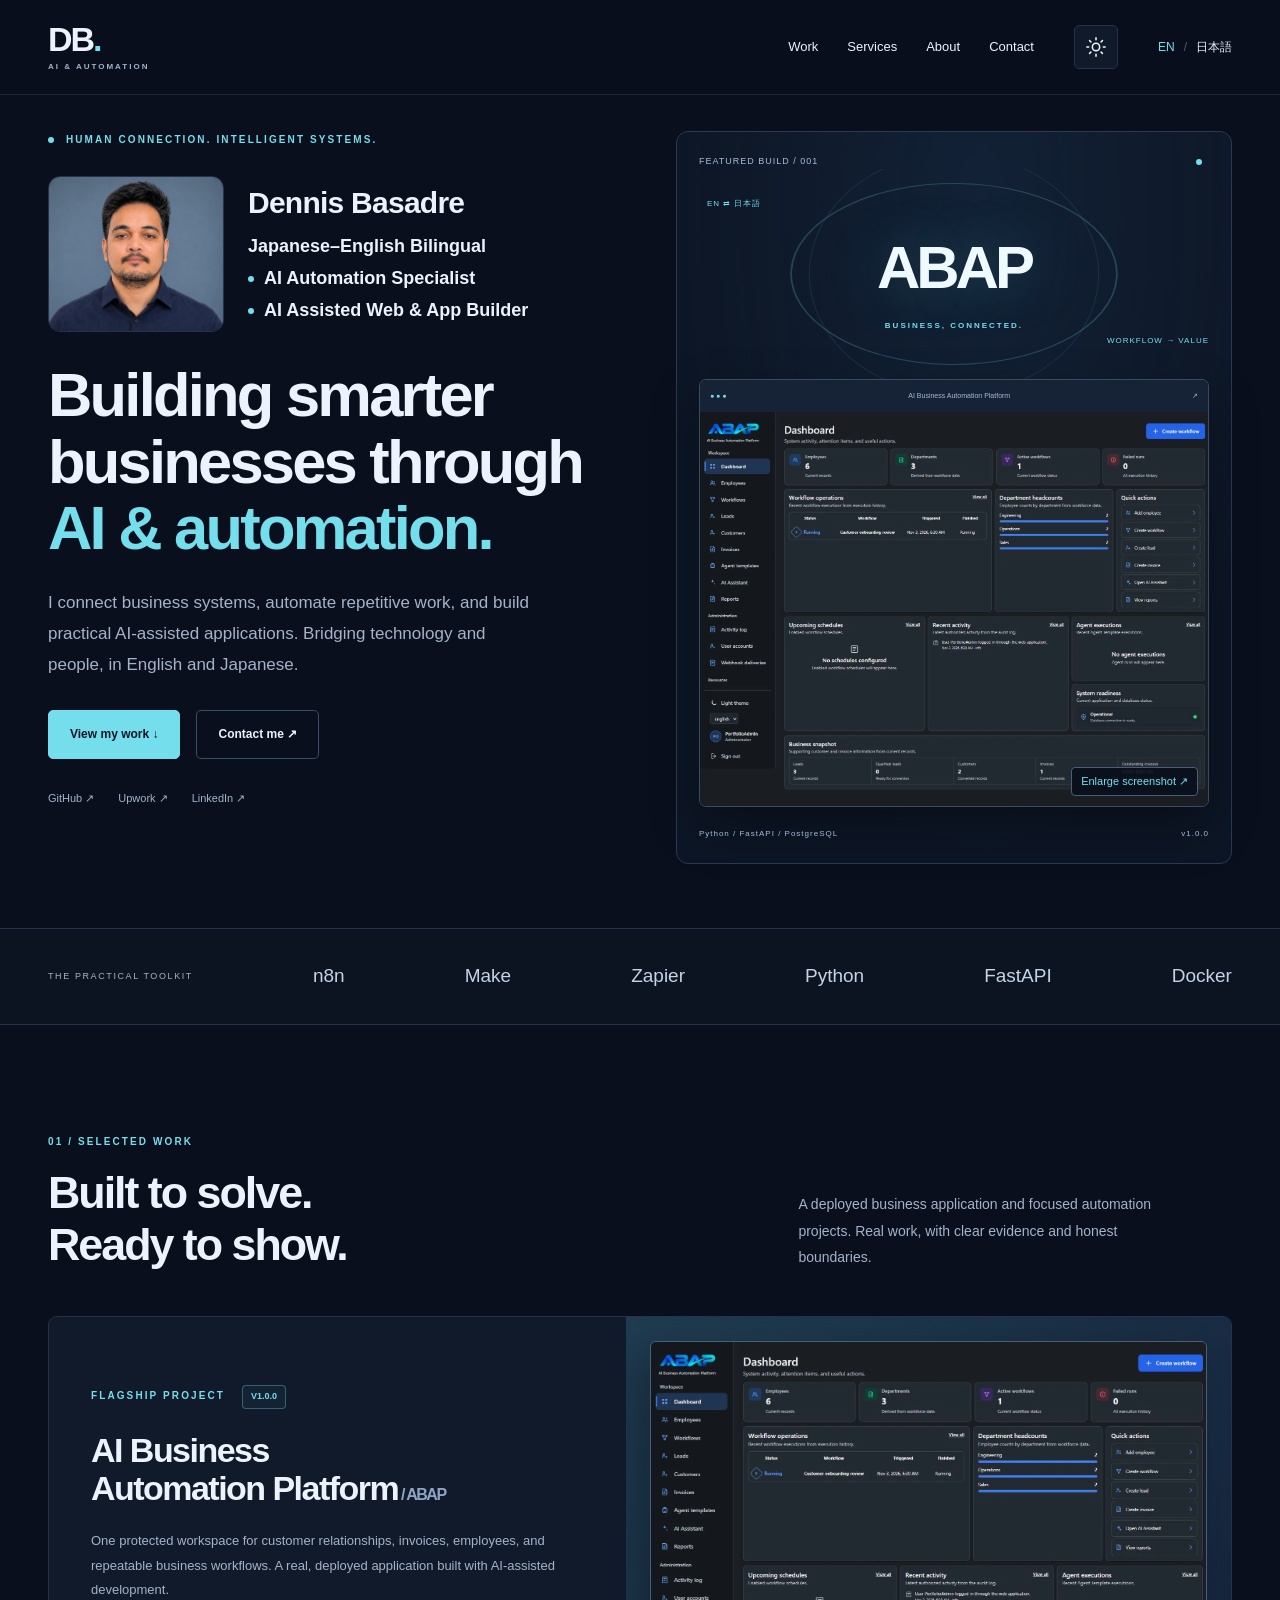
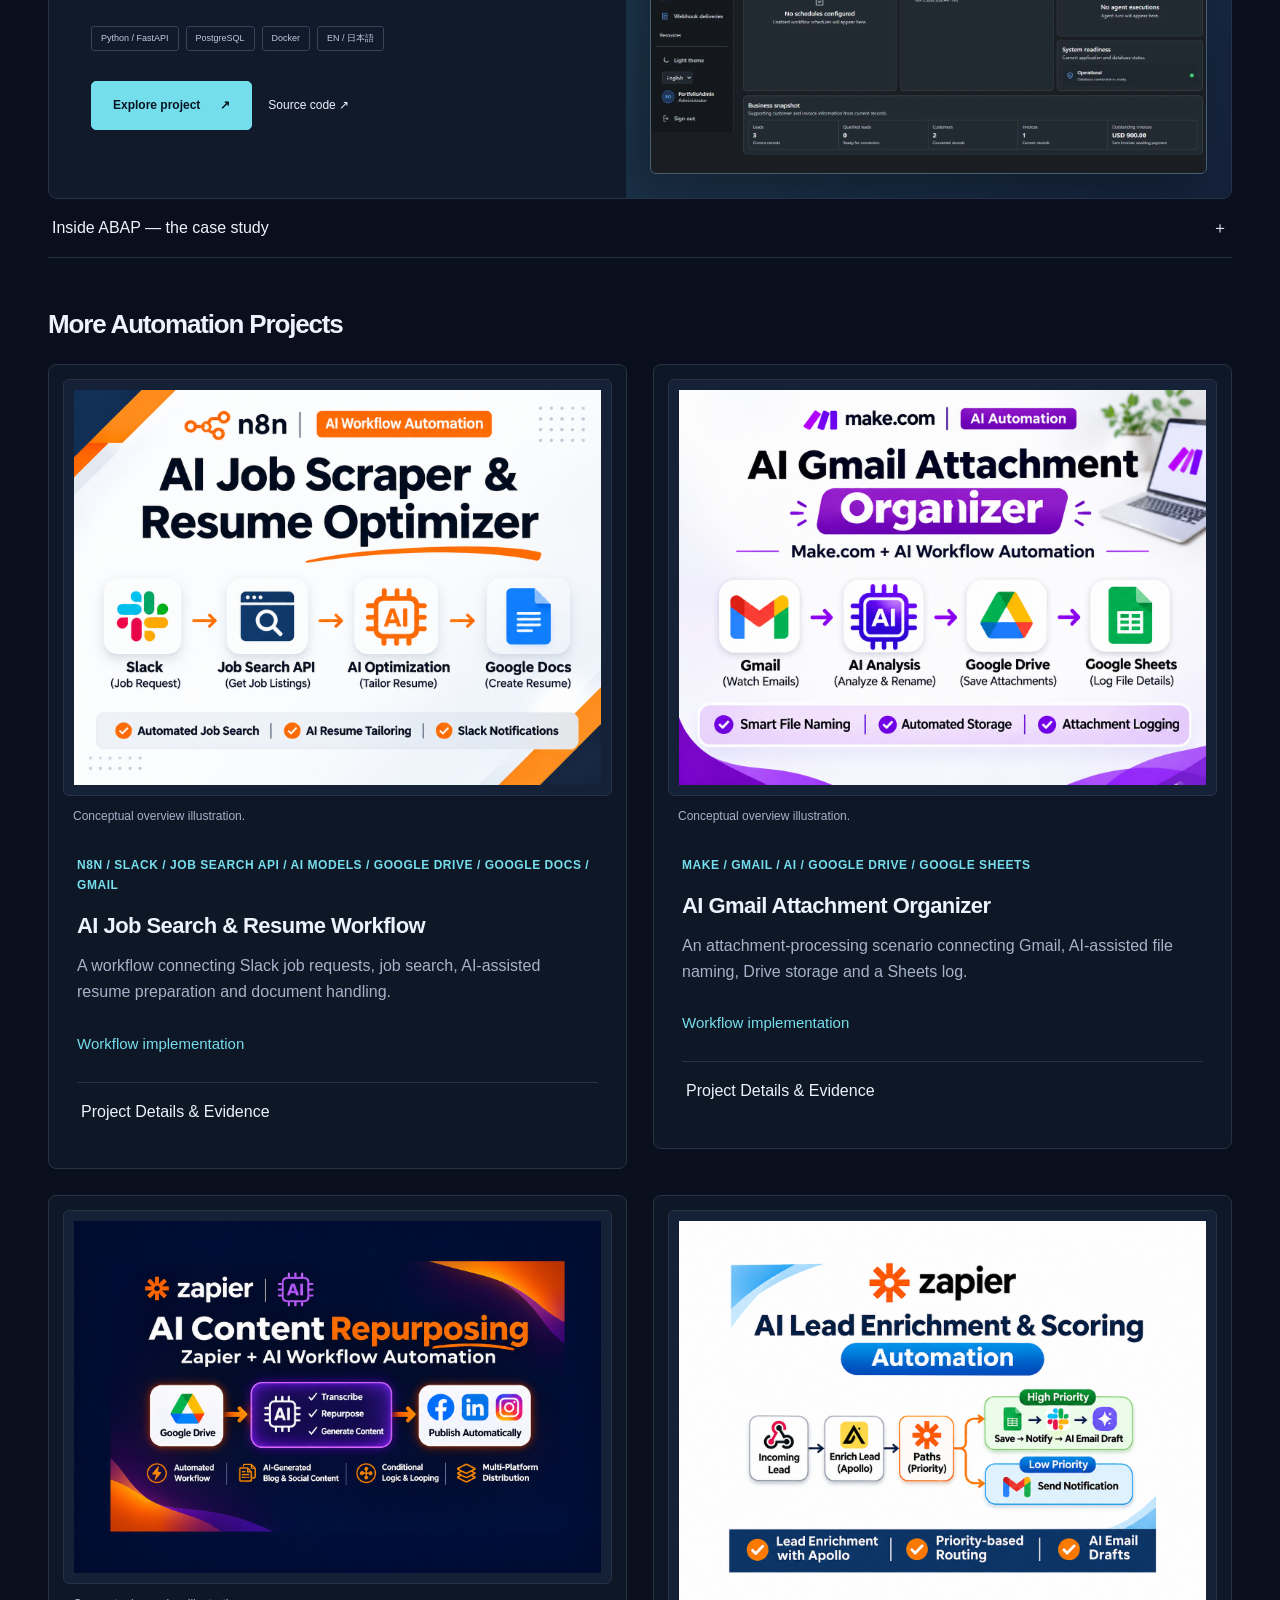
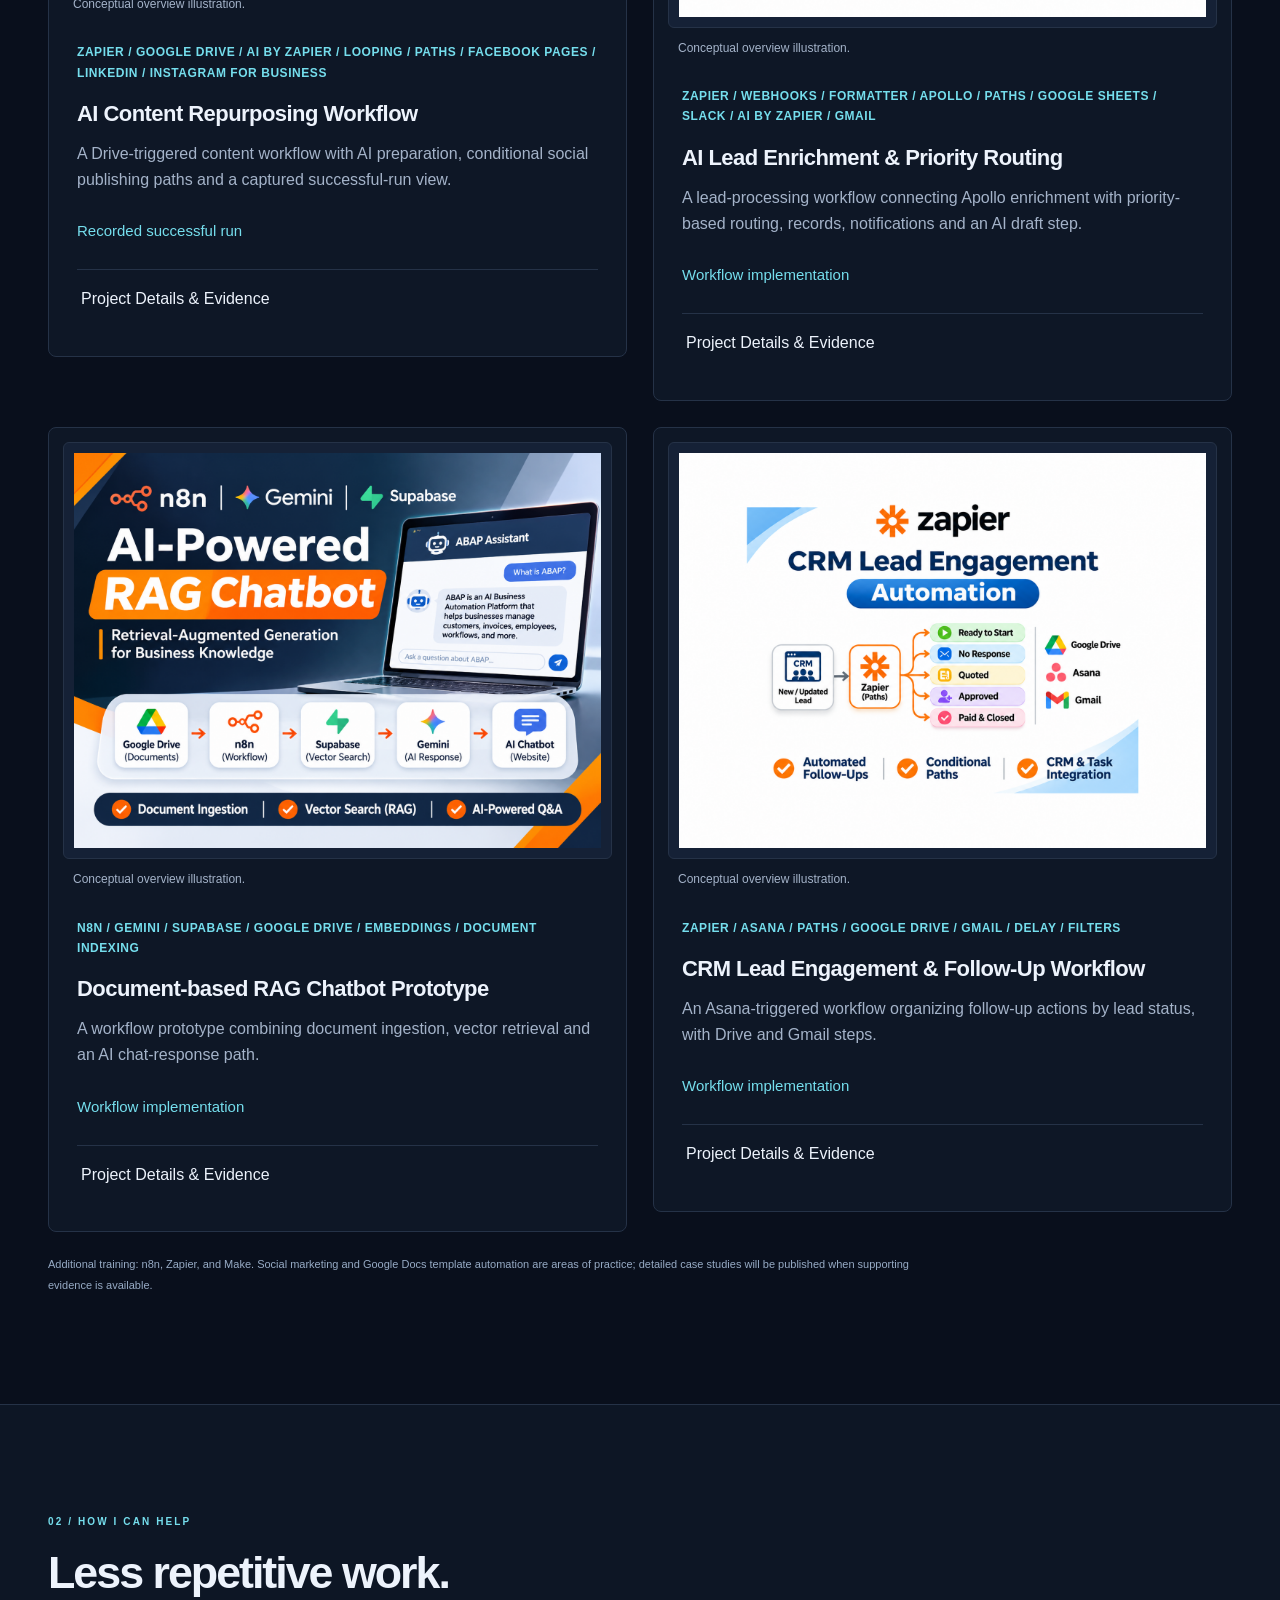
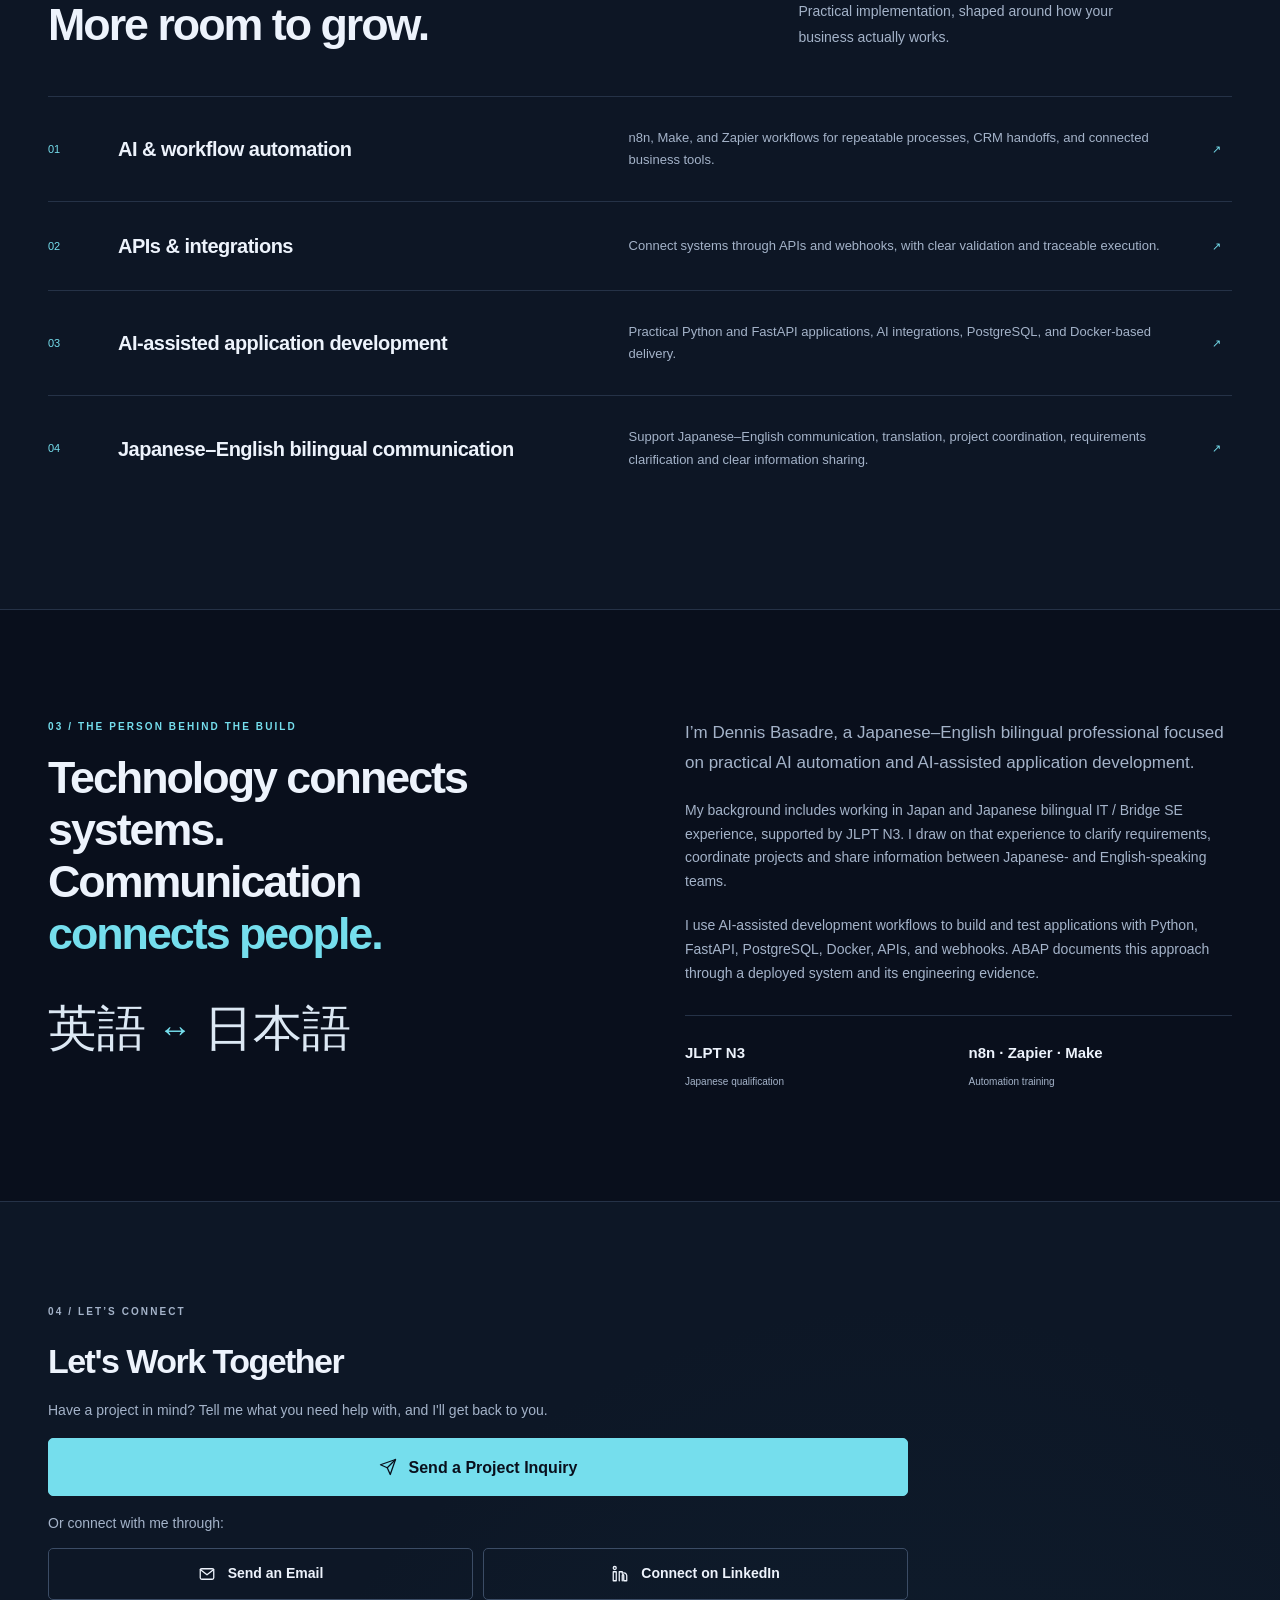
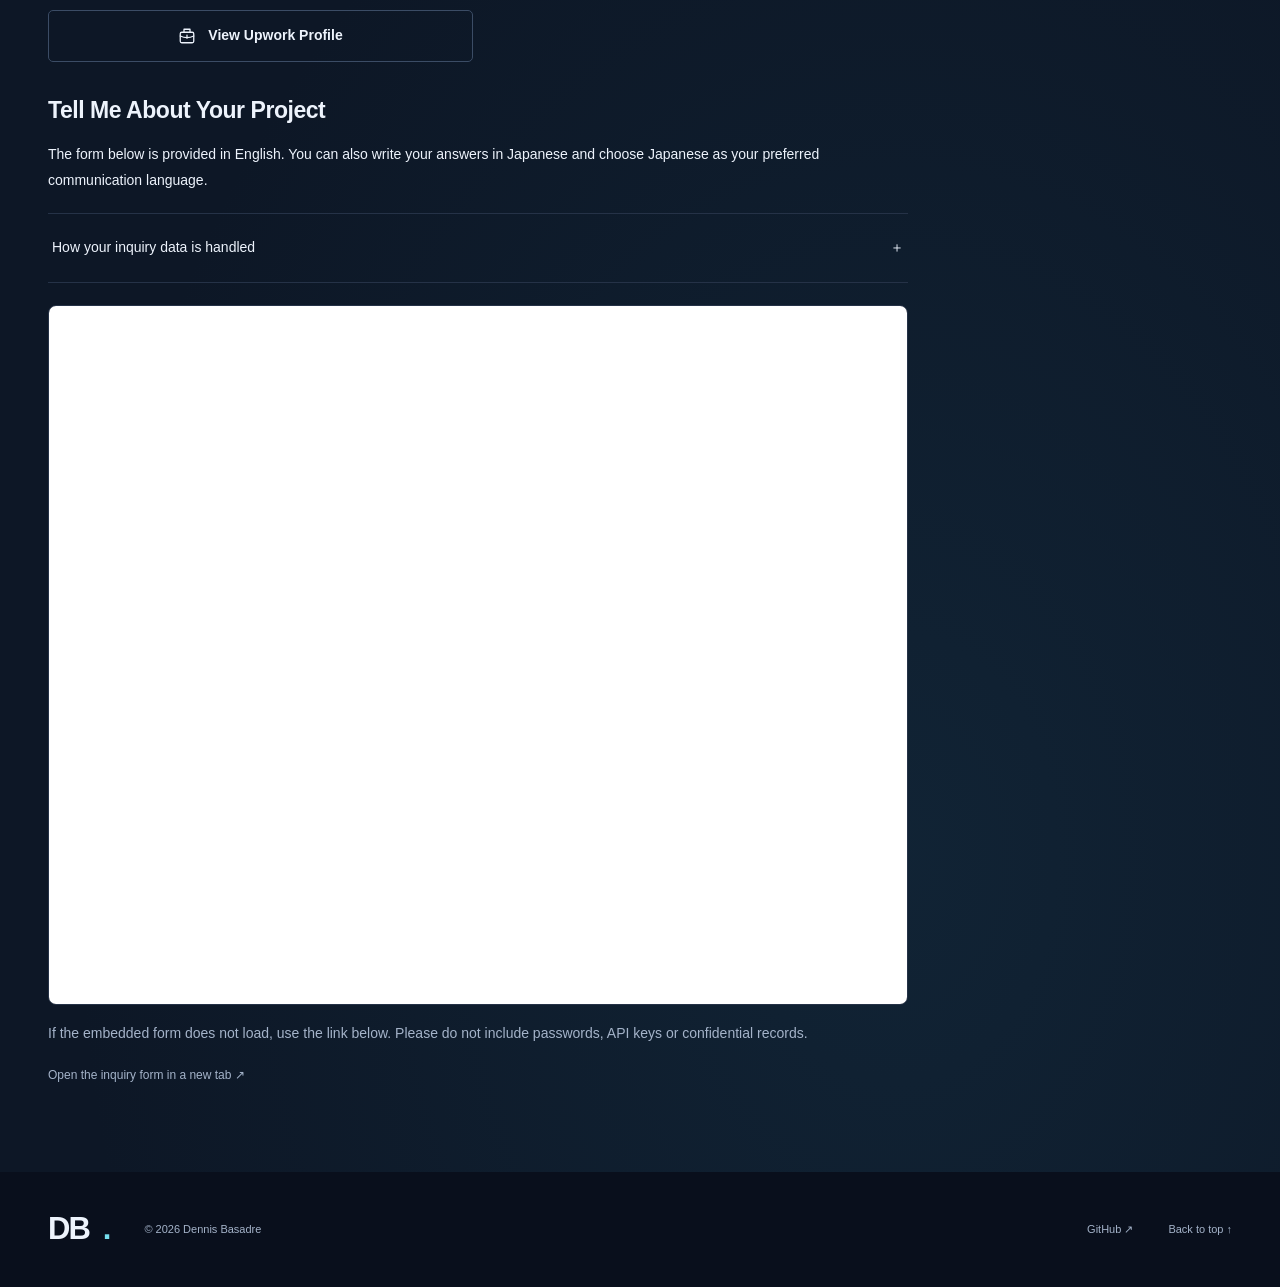
==== commit 414483bc: "Update bilingual profile title to include web building" ====
--- a/index.html
+++ b/index.html
@@ -1,6 +1,6 @@
 <!doctype html><html lang="en"><head><meta charset="utf-8"><meta name="viewport" content="width=device-width,initial-scale=1"><title>Dennis Basadre — Japanese Bilingual & AI Automation</title><meta name="description" content="Japanese bilingual professional building practical AI applications, workflow automations and secure business integrations. Explore ABAP and selected automation projects."><meta name="theme-color" content="#090f1c"><link rel="canonical" href="https://dennisbasadre.com/"><link rel="alternate" hreflang="en" href="https://dennisbasadre.com/"><link rel="alternate" hreflang="ja" href="https://dennisbasadre.com/ja/"><link rel="alternate" hreflang="x-default" href="https://dennisbasadre.com/"><meta property="og:title" content="Dennis Basadre — Japanese Bilingual & AI Automation"><meta property="og:description" content="Japanese bilingual professional building practical AI applications, workflow automations and secure business integrations. Explore ABAP and selected automation projects."><meta property="og:type" content="website"><meta property="og:url" content="https://dennisbasadre.com/"><meta property="og:locale" content="en_US"><meta property="og:image" content="https://dennisbasadre.com/assets/social.png"><meta name="twitter:card" content="summary_large_image"><link rel="icon" href="favicon.svg"><script src="theme-init.c12ee86c482d.js"></script><link rel="stylesheet" href="styles.ebf13f3853fc.css"><link rel="stylesheet" href="contact-layout.css"><script src="automation-gallery.cc1d3f5aa731.js" defer></script><script src="script.309447084f2a.js" defer></script></head><body>
 <a class="skip" href="#main">Skip to content</a><header><div class="shell nav"><a class="brand" href="#top" aria-label="Dennis Basadre — Home"><b>DB<span>.</span></b><small>AI &amp; AUTOMATION</small></a><button class="menu" aria-expanded="false" aria-controls="navigation">Menu ☰</button><nav id="navigation" aria-label="Main navigation"><a href="#work">Work</a><a href="#services">Services</a><a href="#about">About</a><a href="#contact">Contact</a></nav><button class="theme-toggle" type="button" aria-label="Light mode" aria-pressed="false" hidden><svg class="theme-sun" viewBox="0 0 24 24" fill="none" stroke="currentColor" stroke-width="1.7" stroke-linecap="round" aria-hidden="true" focusable="false"><circle cx="12" cy="12" r="4"/><path d="M12 2v2m0 16v2M2 12h2m16 0h2M5 5l1.5 1.5m11 11L19 19M5 19l1.5-1.5m11-11L19 5"/></svg><svg class="theme-moon" viewBox="0 0 24 24" fill="none" stroke="currentColor" stroke-width="1.7" stroke-linecap="round" stroke-linejoin="round" aria-hidden="true" focusable="false"><path d="M20.5 14.5A9 9 0 0 1 9.5 3.5a9 9 0 1 0 11 11Z"/></svg></button><div class="language" aria-label="Language"><a lang="en" data-language="en" aria-current="page" href="./">EN</a><span>/</span><a lang="ja" data-language="ja"  href="ja/">日本語</a></div></div></header>
-<main id="main"><section class="hero shell" id="top"><div class="hero-copy"><p class="eyebrow"><span class="dot"></span> HUMAN CONNECTION. INTELLIGENT SYSTEMS.</p><div class="hero-profile"><img class="profile-photo" src="assets/dennis-portrait.c31bb379e9b0.png" width="707" height="627" alt="Portrait of Dennis Basadre" decoding="async"><div><p class="profile-name">Dennis Basadre</p><p class="identity"><span class="role-item"><span>Japanese–English Bilingual</span></span> <span class="role-item"><span class="role-dot" aria-hidden="true"></span><span>AI Automation Specialist</span></span> <span class="role-item"><span class="role-dot" aria-hidden="true"></span><span>AI-assisted App Builder</span></span></p></div></div><h1>Building smarter<br>businesses through<br><em>AI & automation.</em></h1><p class="lede">I connect business systems, automate repetitive work, and build practical AI-assisted applications. Bridging technology and people, in English and Japanese.</p><div class="actions"><a class="button primary" href="#work">View my work ↓</a><a class="button quiet" href="#contact">Contact me ↗</a></div><div class="social"><a class="" href="https://github.com/Denxell17" target="_blank" rel="noopener noreferrer">GitHub <span aria-hidden="true">↗</span></a><a class="" href="https://www.upwork.com/freelancers/~018e55b8cb4f803cf1" target="_blank" rel="noopener noreferrer">Upwork <span aria-hidden="true">↗</span></a><a class="" href="https://www.linkedin.com/in/dennis-bernard-basadre-949508235" target="_blank" rel="noopener noreferrer">LinkedIn <span aria-hidden="true">↗</span></a></div></div>
+<main id="main"><section class="hero shell" id="top"><div class="hero-copy"><p class="eyebrow"><span class="dot"></span> HUMAN CONNECTION. INTELLIGENT SYSTEMS.</p><div class="hero-profile"><img class="profile-photo" src="assets/dennis-portrait.c31bb379e9b0.png" width="707" height="627" alt="Portrait of Dennis Basadre" decoding="async"><div><p class="profile-name">Dennis Basadre</p><p class="identity"><span class="role-item"><span>Japanese–English Bilingual</span></span> <span class="role-item"><span class="role-dot" aria-hidden="true"></span><span>AI Automation Specialist</span></span> <span class="role-item"><span class="role-dot" aria-hidden="true"></span><span>AI Assisted Web &amp; App Builder</span></span></p></div></div><h1>Building smarter<br>businesses through<br><em>AI & automation.</em></h1><p class="lede">I connect business systems, automate repetitive work, and build practical AI-assisted applications. Bridging technology and people, in English and Japanese.</p><div class="actions"><a class="button primary" href="#work">View my work ↓</a><a class="button quiet" href="#contact">Contact me ↗</a></div><div class="social"><a class="" href="https://github.com/Denxell17" target="_blank" rel="noopener noreferrer">GitHub <span aria-hidden="true">↗</span></a><a class="" href="https://www.upwork.com/freelancers/~018e55b8cb4f803cf1" target="_blank" rel="noopener noreferrer">Upwork <span aria-hidden="true">↗</span></a><a class="" href="https://www.linkedin.com/in/dennis-bernard-basadre-949508235" target="_blank" rel="noopener noreferrer">LinkedIn <span aria-hidden="true">↗</span></a></div></div>
 <div class="hero-art"><div class="art-label"><span>FEATURED BUILD / 001</span><span class="dot"></span></div><div class="orbit" aria-hidden="true"><span class="orbit-tag">EN ⇄ 日本語</span><span class="orbit-tag second">WORKFLOW → VALUE</span><div class="core">ABAP<span>BUSINESS, CONNECTED.</span></div></div><div class="hero-screen"><div class="window-bar"><span>● ● ●</span><span>AI Business Automation Platform</span><span>↗</span></div><a class="hero-enlarge" href="assets/abap-dashboard-current-en.webp" data-image-viewer aria-label="Enlarge ABAP dashboard screenshot"><img src="assets/abap-dashboard-current-en.webp" width="1424" height="1105" alt="ABAP dashboard with synthetic demonstration records" fetchpriority="high"><span class="enlarge-hint" aria-hidden="true">Enlarge screenshot ↗</span></a></div><div class="art-bottom"><span>Python / FastAPI / PostgreSQL</span><span>v1.0.0</span></div></div></section>
 <div class="stack-strip"><div class="shell"><span>THE PRACTICAL TOOLKIT</span><strong>n8n</strong><strong>Make</strong><strong>Zapier</strong><strong>Python</strong><strong>FastAPI</strong><strong>Docker</strong></div></div>
 <section class="section shell" id="work"><div class="section-head"><div><p class="eyebrow">01 / SELECTED WORK</p><h2>Built to solve.<br>Ready to show.</h2></div><p>A deployed business application and focused automation projects. Real work, with clear evidence and honest boundaries.</p></div>
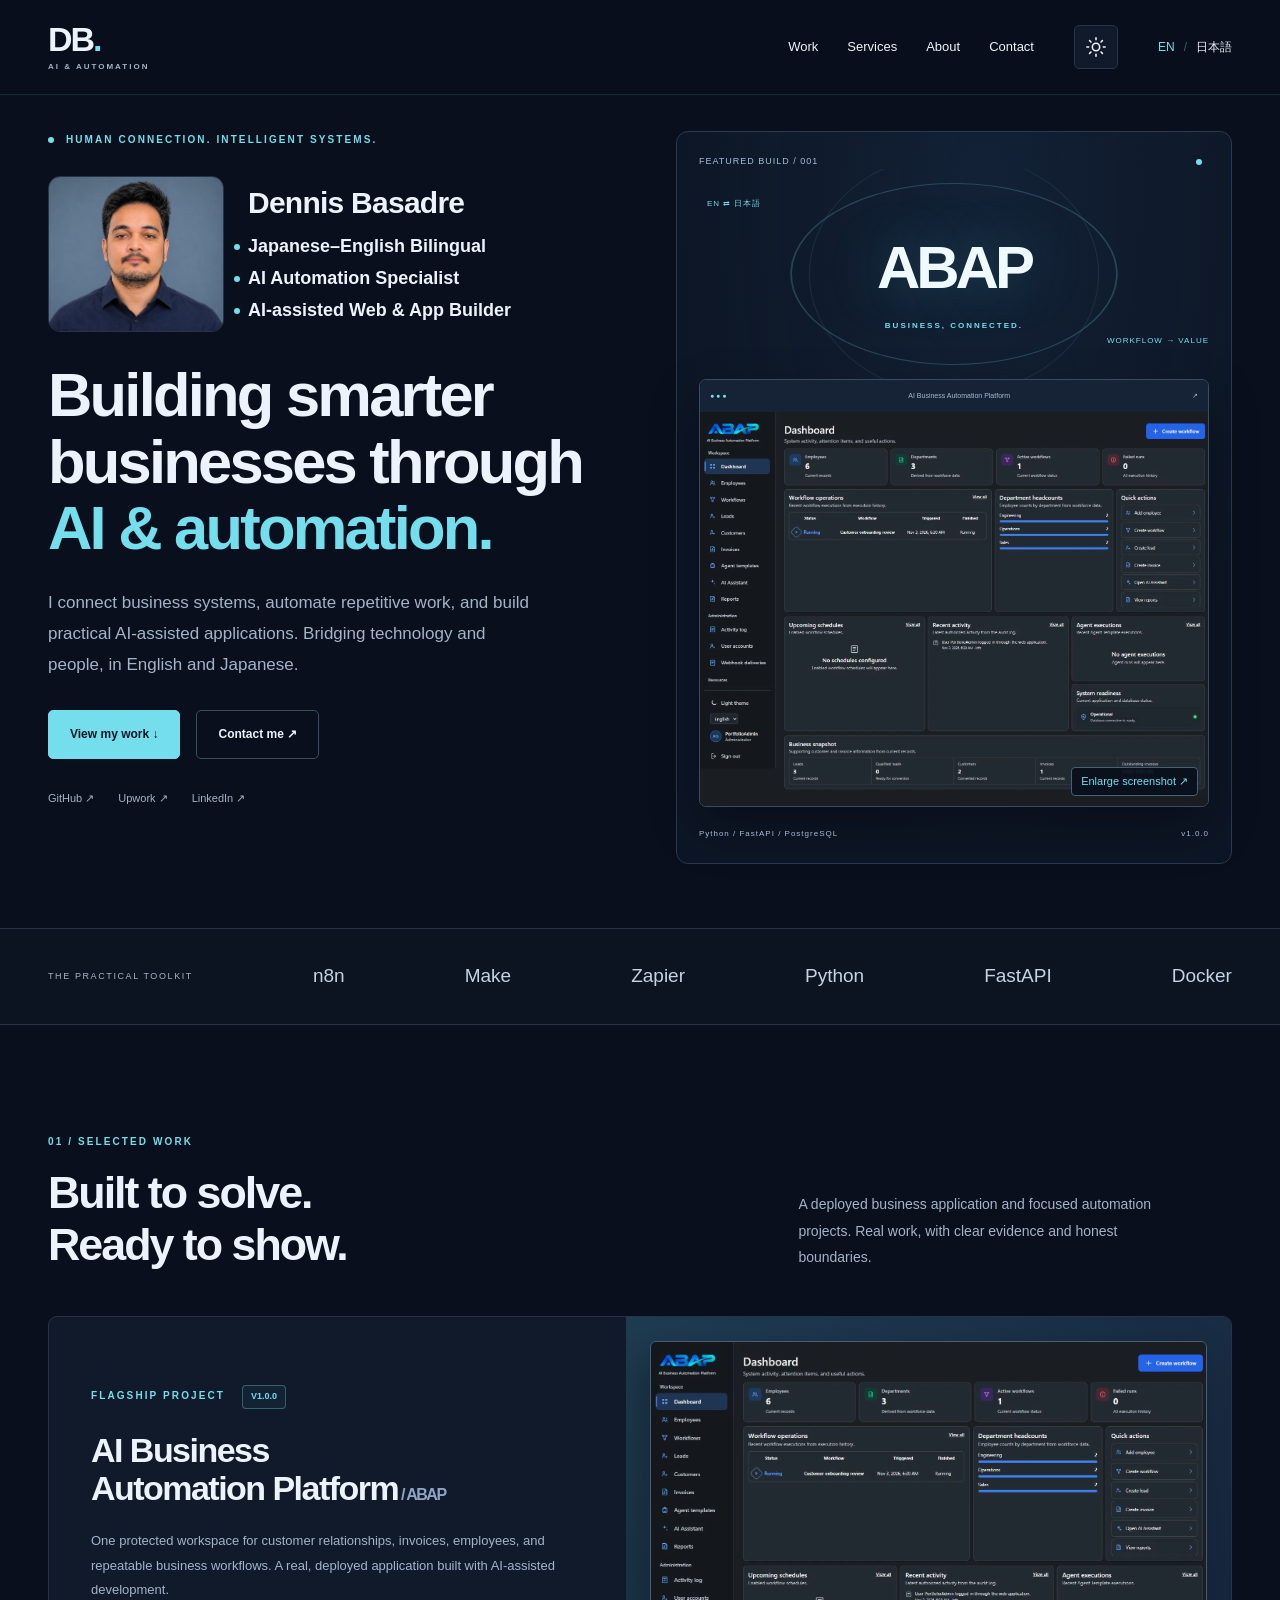
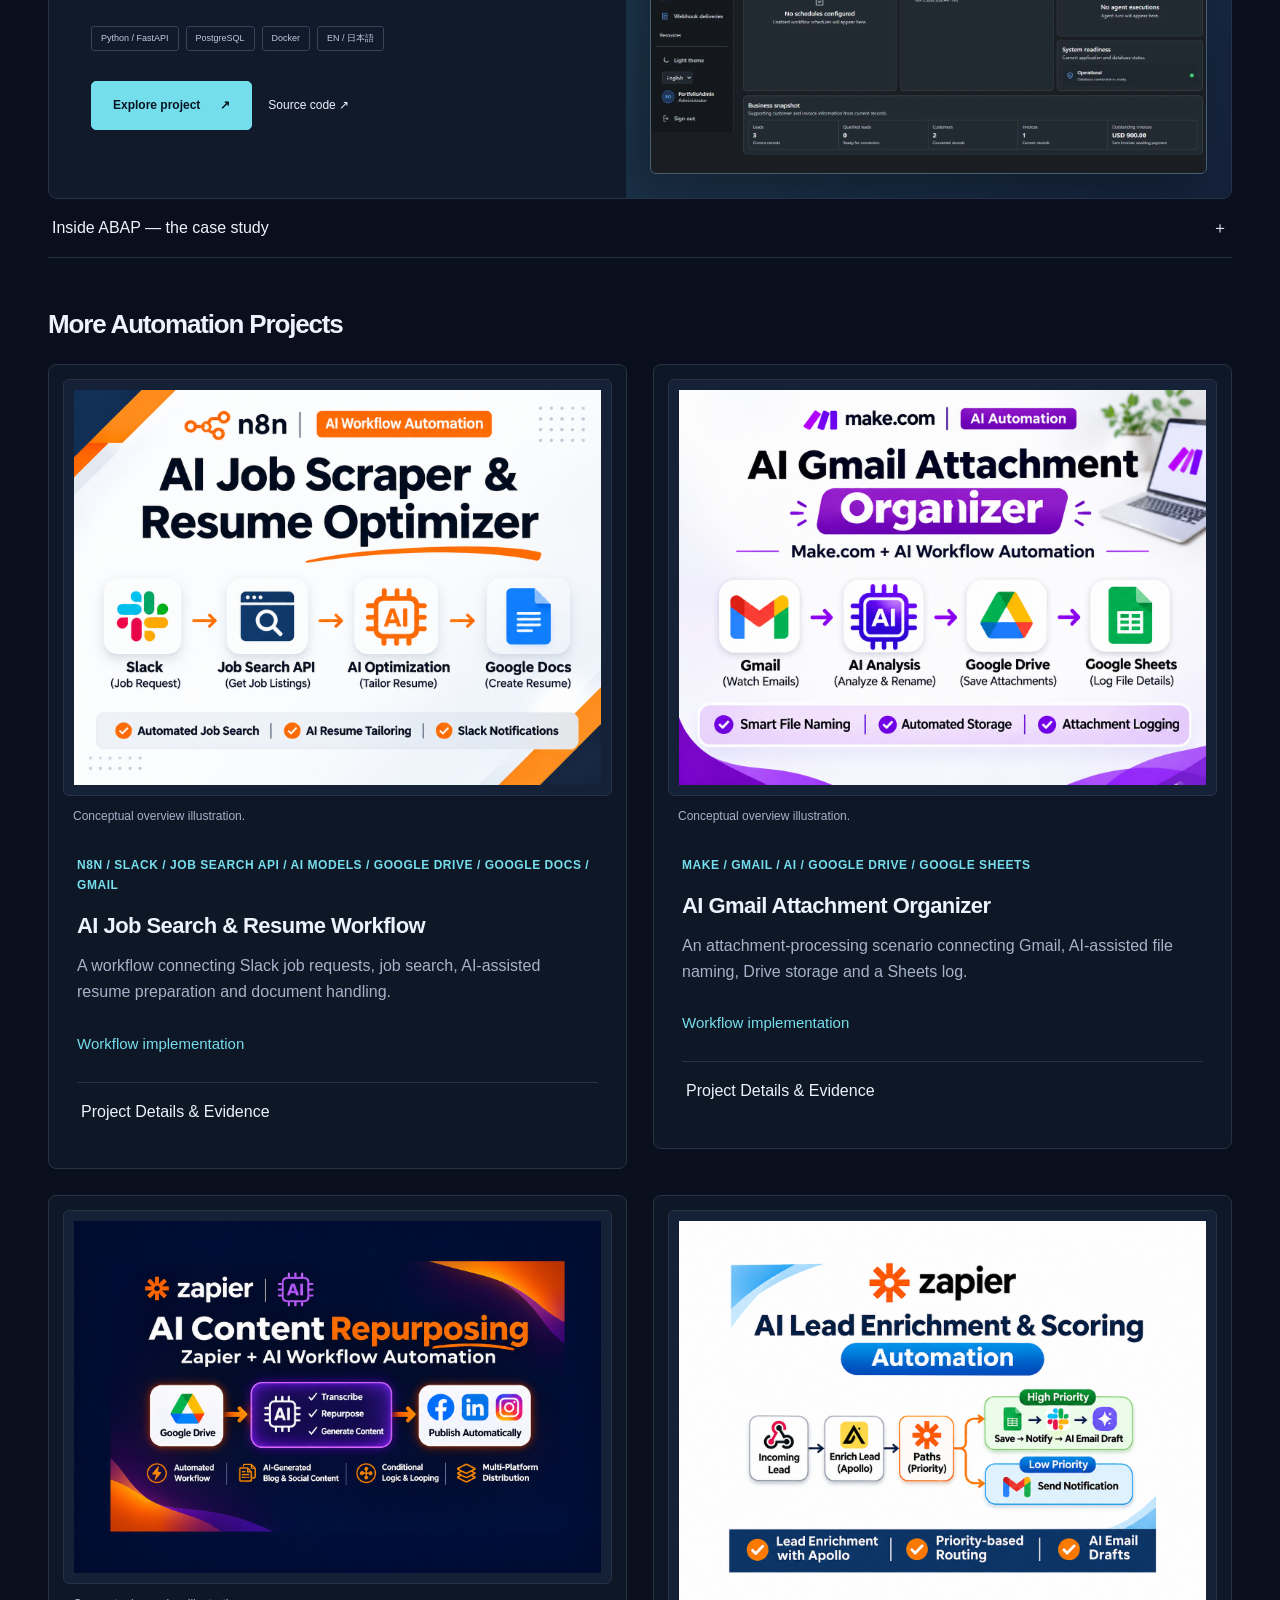
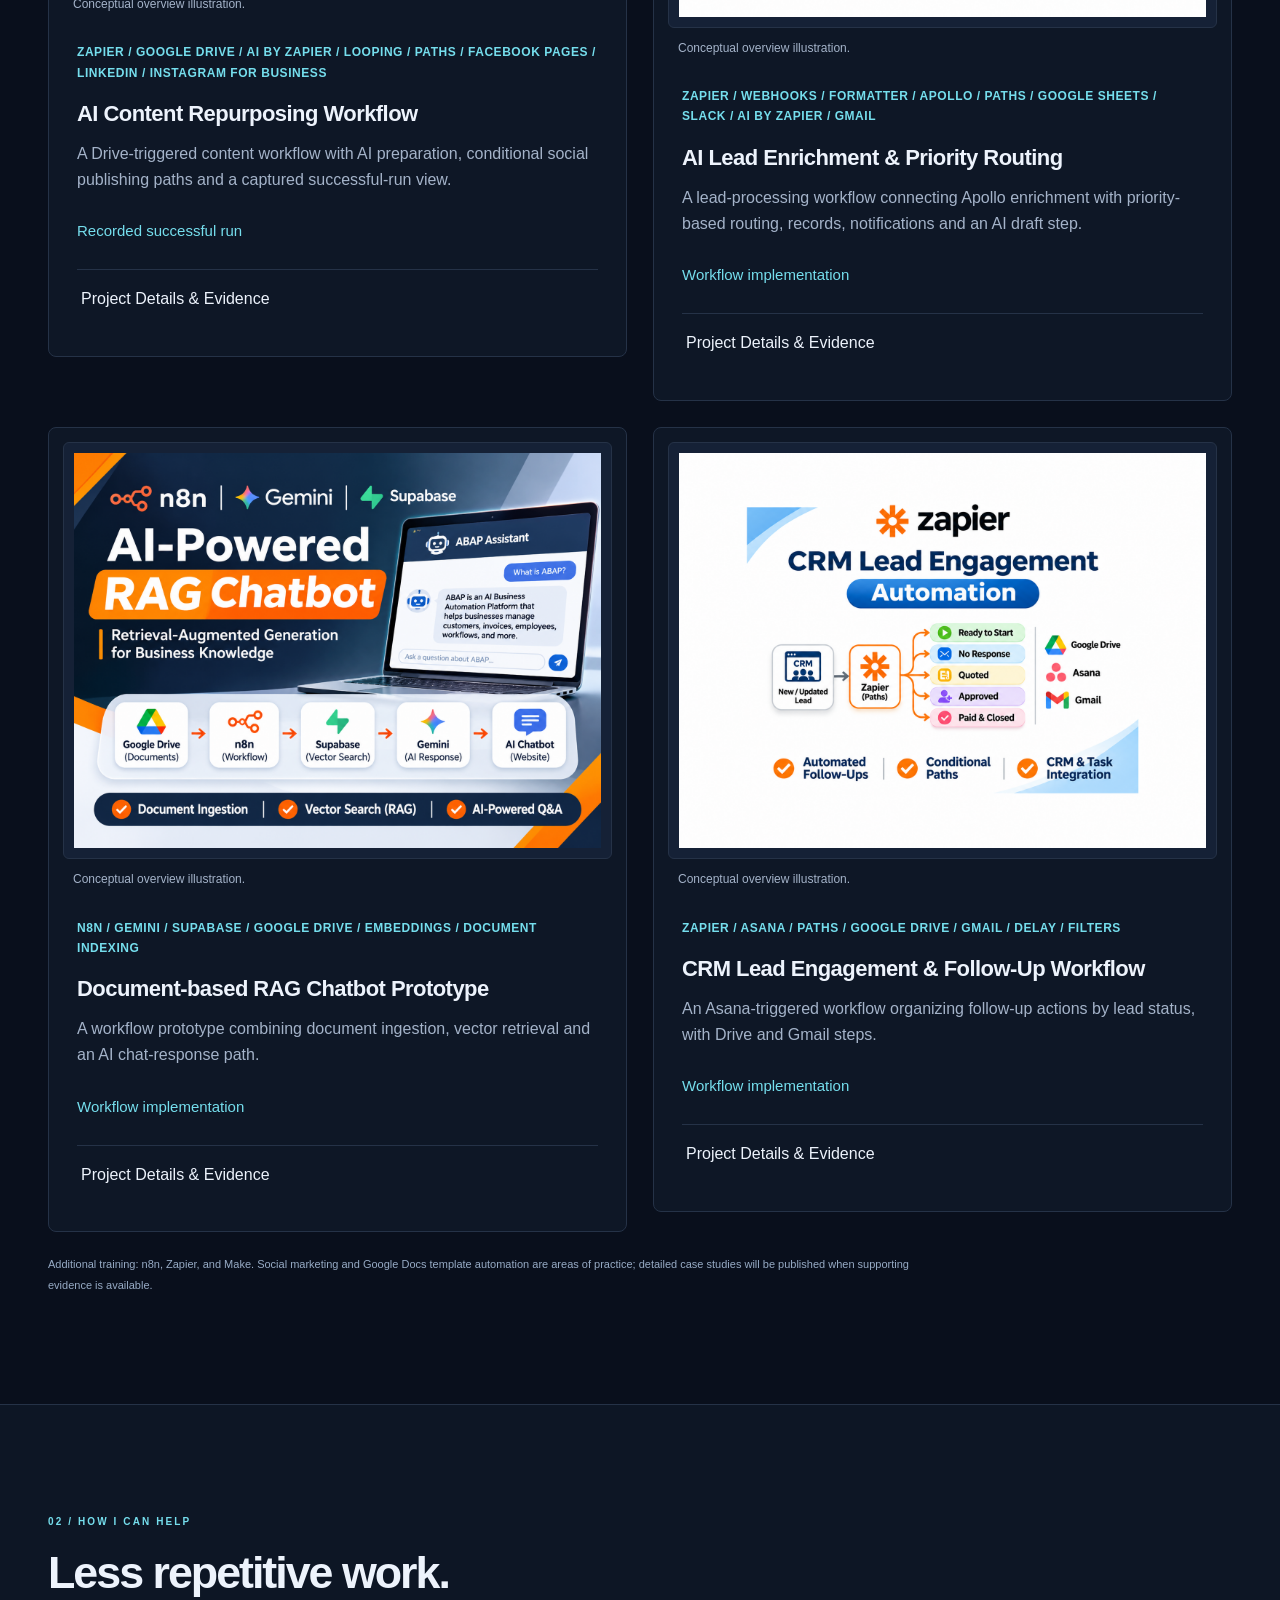
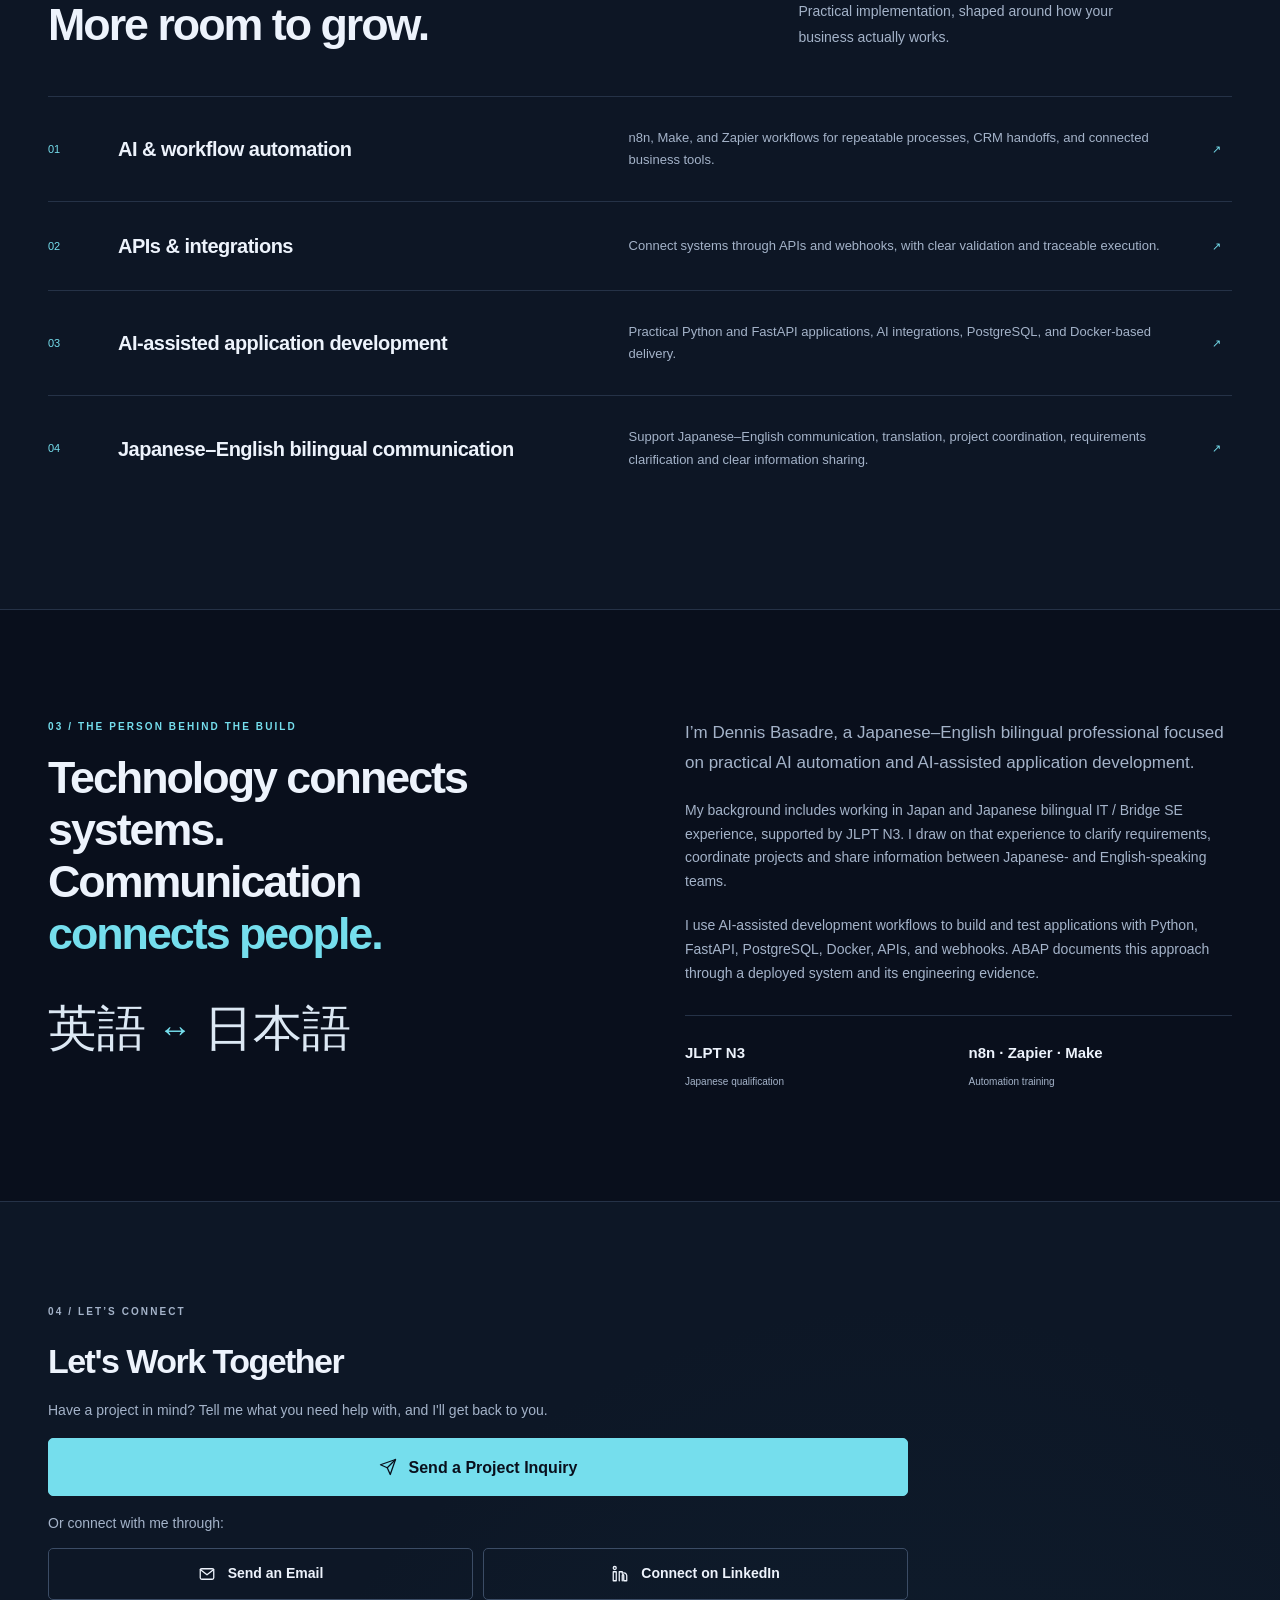
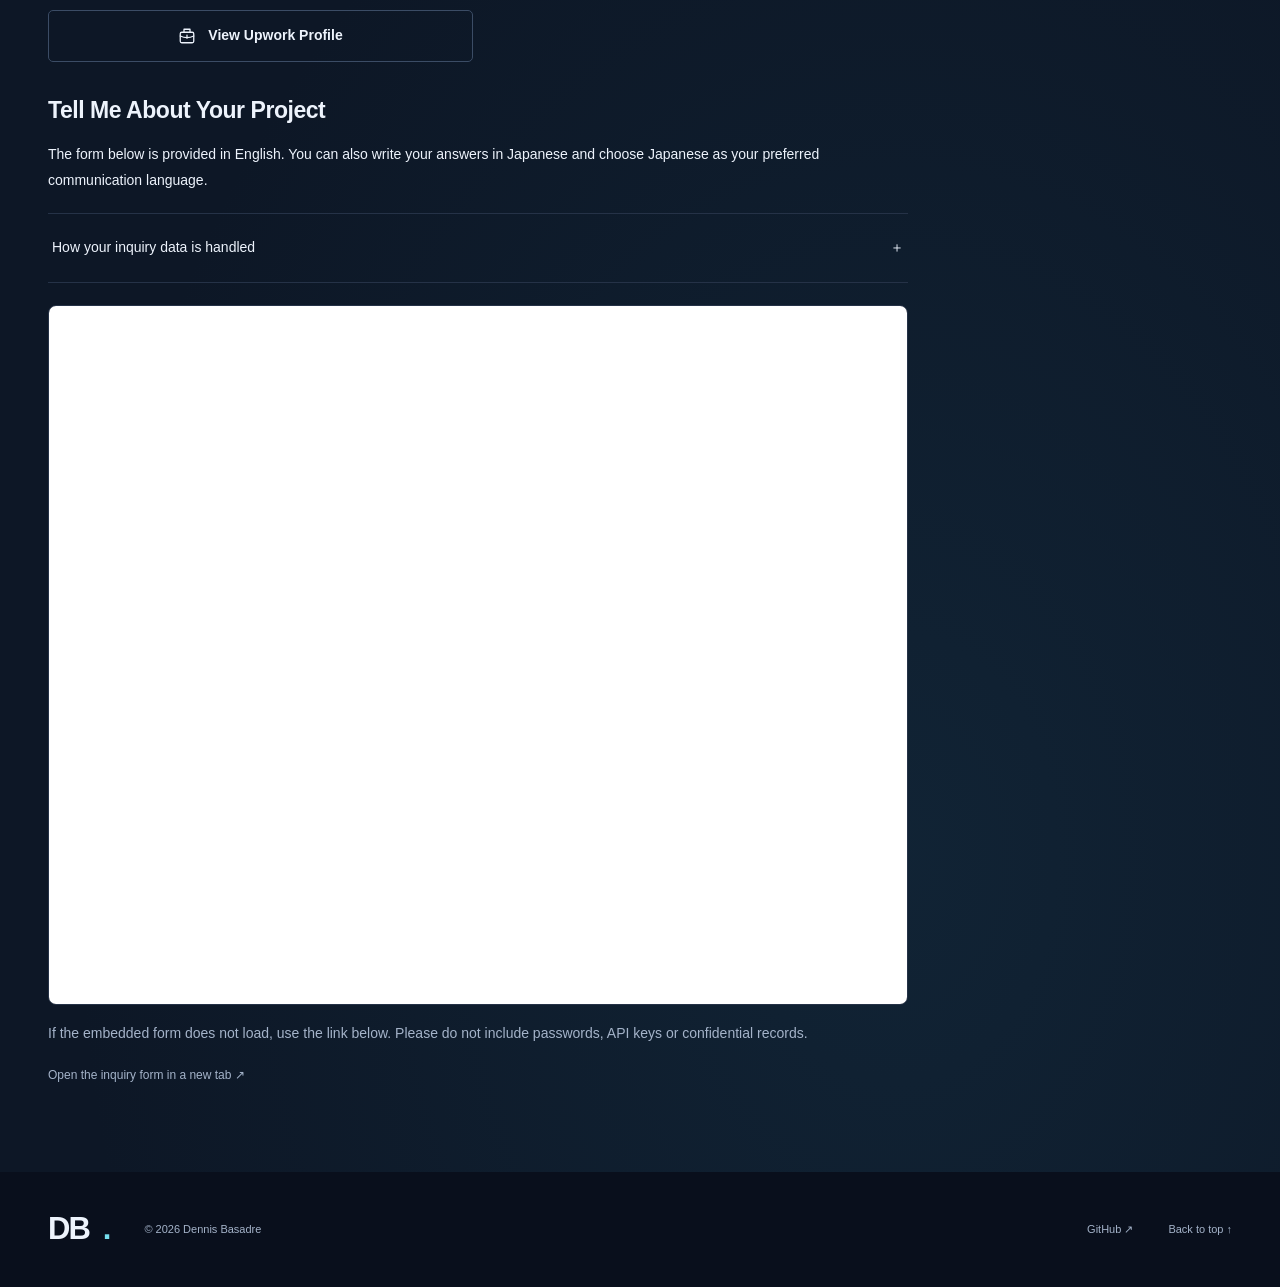
==== commit 95e54f9d: "Align bilingual profile titles with consistent hanging bullets" ====
--- a/index.html
+++ b/index.html
@@ -1,6 +1,6 @@
-<!doctype html><html lang="en"><head><meta charset="utf-8"><meta name="viewport" content="width=device-width,initial-scale=1"><title>Dennis Basadre — Japanese Bilingual & AI Automation</title><meta name="description" content="Japanese bilingual professional building practical AI applications, workflow automations and secure business integrations. Explore ABAP and selected automation projects."><meta name="theme-color" content="#090f1c"><link rel="canonical" href="https://dennisbasadre.com/"><link rel="alternate" hreflang="en" href="https://dennisbasadre.com/"><link rel="alternate" hreflang="ja" href="https://dennisbasadre.com/ja/"><link rel="alternate" hreflang="x-default" href="https://dennisbasadre.com/"><meta property="og:title" content="Dennis Basadre — Japanese Bilingual & AI Automation"><meta property="og:description" content="Japanese bilingual professional building practical AI applications, workflow automations and secure business integrations. Explore ABAP and selected automation projects."><meta property="og:type" content="website"><meta property="og:url" content="https://dennisbasadre.com/"><meta property="og:locale" content="en_US"><meta property="og:image" content="https://dennisbasadre.com/assets/social.png"><meta name="twitter:card" content="summary_large_image"><link rel="icon" href="favicon.svg"><script src="theme-init.c12ee86c482d.js"></script><link rel="stylesheet" href="styles.ebf13f3853fc.css"><link rel="stylesheet" href="contact-layout.css"><script src="automation-gallery.cc1d3f5aa731.js" defer></script><script src="script.309447084f2a.js" defer></script></head><body>
+<!doctype html><html lang="en"><head><meta charset="utf-8"><meta name="viewport" content="width=device-width,initial-scale=1"><title>Dennis Basadre — Japanese Bilingual & AI Automation</title><meta name="description" content="Japanese bilingual professional building practical AI applications, workflow automations and secure business integrations. Explore ABAP and selected automation projects."><meta name="theme-color" content="#090f1c"><link rel="canonical" href="https://dennisbasadre.com/"><link rel="alternate" hreflang="en" href="https://dennisbasadre.com/"><link rel="alternate" hreflang="ja" href="https://dennisbasadre.com/ja/"><link rel="alternate" hreflang="x-default" href="https://dennisbasadre.com/"><meta property="og:title" content="Dennis Basadre — Japanese Bilingual & AI Automation"><meta property="og:description" content="Japanese bilingual professional building practical AI applications, workflow automations and secure business integrations. Explore ABAP and selected automation projects."><meta property="og:type" content="website"><meta property="og:url" content="https://dennisbasadre.com/"><meta property="og:locale" content="en_US"><meta property="og:image" content="https://dennisbasadre.com/assets/social.png"><meta name="twitter:card" content="summary_large_image"><link rel="icon" href="favicon.svg"><script src="theme-init.c12ee86c482d.js"></script><link rel="stylesheet" href="styles.3eb2b4b9e2f3.css"><link rel="stylesheet" href="contact-layout.css"><script src="automation-gallery.cc1d3f5aa731.js" defer></script><script src="script.309447084f2a.js" defer></script></head><body>
 <a class="skip" href="#main">Skip to content</a><header><div class="shell nav"><a class="brand" href="#top" aria-label="Dennis Basadre — Home"><b>DB<span>.</span></b><small>AI &amp; AUTOMATION</small></a><button class="menu" aria-expanded="false" aria-controls="navigation">Menu ☰</button><nav id="navigation" aria-label="Main navigation"><a href="#work">Work</a><a href="#services">Services</a><a href="#about">About</a><a href="#contact">Contact</a></nav><button class="theme-toggle" type="button" aria-label="Light mode" aria-pressed="false" hidden><svg class="theme-sun" viewBox="0 0 24 24" fill="none" stroke="currentColor" stroke-width="1.7" stroke-linecap="round" aria-hidden="true" focusable="false"><circle cx="12" cy="12" r="4"/><path d="M12 2v2m0 16v2M2 12h2m16 0h2M5 5l1.5 1.5m11 11L19 19M5 19l1.5-1.5m11-11L19 5"/></svg><svg class="theme-moon" viewBox="0 0 24 24" fill="none" stroke="currentColor" stroke-width="1.7" stroke-linecap="round" stroke-linejoin="round" aria-hidden="true" focusable="false"><path d="M20.5 14.5A9 9 0 0 1 9.5 3.5a9 9 0 1 0 11 11Z"/></svg></button><div class="language" aria-label="Language"><a lang="en" data-language="en" aria-current="page" href="./">EN</a><span>/</span><a lang="ja" data-language="ja"  href="ja/">日本語</a></div></div></header>
-<main id="main"><section class="hero shell" id="top"><div class="hero-copy"><p class="eyebrow"><span class="dot"></span> HUMAN CONNECTION. INTELLIGENT SYSTEMS.</p><div class="hero-profile"><img class="profile-photo" src="assets/dennis-portrait.c31bb379e9b0.png" width="707" height="627" alt="Portrait of Dennis Basadre" decoding="async"><div><p class="profile-name">Dennis Basadre</p><p class="identity"><span class="role-item"><span>Japanese–English Bilingual</span></span> <span class="role-item"><span class="role-dot" aria-hidden="true"></span><span>AI Automation Specialist</span></span> <span class="role-item"><span class="role-dot" aria-hidden="true"></span><span>AI Assisted Web &amp; App Builder</span></span></p></div></div><h1>Building smarter<br>businesses through<br><em>AI & automation.</em></h1><p class="lede">I connect business systems, automate repetitive work, and build practical AI-assisted applications. Bridging technology and people, in English and Japanese.</p><div class="actions"><a class="button primary" href="#work">View my work ↓</a><a class="button quiet" href="#contact">Contact me ↗</a></div><div class="social"><a class="" href="https://github.com/Denxell17" target="_blank" rel="noopener noreferrer">GitHub <span aria-hidden="true">↗</span></a><a class="" href="https://www.upwork.com/freelancers/~018e55b8cb4f803cf1" target="_blank" rel="noopener noreferrer">Upwork <span aria-hidden="true">↗</span></a><a class="" href="https://www.linkedin.com/in/dennis-bernard-basadre-949508235" target="_blank" rel="noopener noreferrer">LinkedIn <span aria-hidden="true">↗</span></a></div></div>
+<main id="main"><section class="hero shell" id="top"><div class="hero-copy"><p class="eyebrow"><span class="dot"></span> HUMAN CONNECTION. INTELLIGENT SYSTEMS.</p><div class="hero-profile"><img class="profile-photo" src="assets/dennis-portrait.c31bb379e9b0.png" width="707" height="627" alt="Portrait of Dennis Basadre" decoding="async"><div><p class="profile-name">Dennis Basadre</p><p class="identity"><span class="role-item"><span class="role-dot" aria-hidden="true"></span><span>Japanese–English Bilingual</span></span> <span class="role-item"><span class="role-dot" aria-hidden="true"></span><span>AI Automation Specialist</span></span> <span class="role-item"><span class="role-dot" aria-hidden="true"></span><span>AI-assisted Web &amp; App Builder</span></span></p></div></div><h1>Building smarter<br>businesses through<br><em>AI & automation.</em></h1><p class="lede">I connect business systems, automate repetitive work, and build practical AI-assisted applications. Bridging technology and people, in English and Japanese.</p><div class="actions"><a class="button primary" href="#work">View my work ↓</a><a class="button quiet" href="#contact">Contact me ↗</a></div><div class="social"><a class="" href="https://github.com/Denxell17" target="_blank" rel="noopener noreferrer">GitHub <span aria-hidden="true">↗</span></a><a class="" href="https://www.upwork.com/freelancers/~018e55b8cb4f803cf1" target="_blank" rel="noopener noreferrer">Upwork <span aria-hidden="true">↗</span></a><a class="" href="https://www.linkedin.com/in/dennis-bernard-basadre-949508235" target="_blank" rel="noopener noreferrer">LinkedIn <span aria-hidden="true">↗</span></a></div></div>
 <div class="hero-art"><div class="art-label"><span>FEATURED BUILD / 001</span><span class="dot"></span></div><div class="orbit" aria-hidden="true"><span class="orbit-tag">EN ⇄ 日本語</span><span class="orbit-tag second">WORKFLOW → VALUE</span><div class="core">ABAP<span>BUSINESS, CONNECTED.</span></div></div><div class="hero-screen"><div class="window-bar"><span>● ● ●</span><span>AI Business Automation Platform</span><span>↗</span></div><a class="hero-enlarge" href="assets/abap-dashboard-current-en.webp" data-image-viewer aria-label="Enlarge ABAP dashboard screenshot"><img src="assets/abap-dashboard-current-en.webp" width="1424" height="1105" alt="ABAP dashboard with synthetic demonstration records" fetchpriority="high"><span class="enlarge-hint" aria-hidden="true">Enlarge screenshot ↗</span></a></div><div class="art-bottom"><span>Python / FastAPI / PostgreSQL</span><span>v1.0.0</span></div></div></section>
 <div class="stack-strip"><div class="shell"><span>THE PRACTICAL TOOLKIT</span><strong>n8n</strong><strong>Make</strong><strong>Zapier</strong><strong>Python</strong><strong>FastAPI</strong><strong>Docker</strong></div></div>
 <section class="section shell" id="work"><div class="section-head"><div><p class="eyebrow">01 / SELECTED WORK</p><h2>Built to solve.<br>Ready to show.</h2></div><p>A deployed business application and focused automation projects. Real work, with clear evidence and honest boundaries.</p></div>
--- a/styles.3eb2b4b9e2f3.css
+++ b/styles.3eb2b4b9e2f3.css
@@ -0,0 +1,178 @@
+:root{color-scheme:dark;--bg:#090f1c;--panel:#101a2b;--ink:#edf3fc;--muted:#a4b3c9;--line:#253247;--accent:#75deed;--blue:#9bbcff}*{box-sizing:border-box}html{scroll-behavior:smooth;scroll-padding-top:100px}body{margin:0;background:var(--bg);color:var(--ink);font:16px/1.7 Inter,"Segoe UI","Yu Gothic",Meiryo,sans-serif}a{color:inherit;text-decoration:none}button{font:inherit}img{display:block;max-width:100%;height:auto}h1,h2,h3,h4,p,figure{margin:0}p{color:var(--muted)}h1,h2,h3{line-height:1.12;letter-spacing:-.045em;font-weight:600}em{font-style:normal;color:var(--accent)}a,button,summary{-webkit-tap-highlight-color:transparent}a:focus-visible,button:focus-visible,summary:focus-visible{outline:3px solid var(--accent);outline-offset:6px}a:hover{color:var(--accent)}.shell{width:min(1280px,calc(100% - 96px));margin:auto}.skip{position:fixed;top:-100px;left:20px;z-index:50;background:var(--accent);color:var(--bg);padding:12px}.skip:focus{top:12px}header{position:sticky;top:0;z-index:20;background:#090f1cf2;border-bottom:1px solid #253247aa;backdrop-filter:blur(14px)}.nav{height:94px;display:flex;align-items:center;gap:40px}.brand{display:flex;align-items:center;gap:14px;font-size:14px;font-weight:600;white-space:nowrap}.brand>b,footer>.brand{font-size:31px;letter-spacing:-2px}.brand span span,.brand>b>span,footer .brand span{color:var(--accent)}.brand small{display:block;font-size:9px;letter-spacing:2px;color:var(--muted);margin-top:1px}nav{margin-left:auto;display:flex;gap:29px;font-size:13px}.language{display:flex;align-items:center;gap:9px;font-size:12px;white-space:nowrap}.language span{color:#4c5b73}.language [aria-current]{color:var(--accent)}.menu{display:none}.hero{min-height:760px;display:grid;grid-template-columns:1.05fr 1fr;gap:44px;align-items:center;padding-top:82px;padding-bottom:92px}.eyebrow{font-size:10px;font-weight:600;letter-spacing:2.1px;color:var(--accent);text-transform:uppercase}.dot{display:inline-block;width:6px;height:6px;border-radius:50%;background:var(--accent);margin-right:7px}.identity{font-size:11px;margin:23px 0 17px;color:#bdcce0}h1{font-size:clamp(42px,4.8vw,68px);line-height:1.08}.lede{font-size:17px;line-height:1.8}.hero .lede{max-width:490px;margin-top:27px}.actions{display:flex;flex-wrap:wrap;align-items:center;gap:16px;margin-top:30px}.button{display:inline-flex;align-items:center;justify-content:center;gap:20px;padding:13px 21px;font-size:12px;font-weight:600;border:1px solid #3b4c65;border-radius:5px;min-height:48px;transition:background .2s,transform .2s}.button:hover{transform:translateY(-2px)}.primary{background:var(--accent);color:#091624;border-color:var(--accent)}.primary:hover{background:#b9f5ff;color:#091624}.quiet:hover{background:var(--panel)}.social{display:flex;gap:24px;margin-top:30px;font-size:11px;color:var(--muted)}.hero-art{position:relative;border:1px solid #2a3a52;border-radius:12px;padding:22px;background:radial-gradient(ellipse at 55% 10%,#1c385457,transparent 70%),#0d1626;transform:none}.art-label,.art-bottom,.window-bar{display:flex;align-items:center;justify-content:space-between;font-size:9px;letter-spacing:1px;color:#a6bbd7}.orbit{height:210px;position:relative;display:grid;place-items:center;overflow:hidden}.orbit:before,.orbit:after{content:'';position:absolute;width:180px;height:180px;border:1px solid #75deed36;border-radius:50%;transform:scaleX(1.8) rotate(-20deg)}.orbit:after{width:240px;height:240px;transform:scaleX(1.2) rotate(30deg);border-color:#75deed15}.core{font-size:60px;letter-spacing:-4px;font-weight:600;z-index:1;color:#eefaff;text-shadow:0 0 60px #75deed44}.core span{display:block;font-size:8px;letter-spacing:2px;text-align:center;color:var(--accent)}.orbit-tag{position:absolute;top:28px;left:8px;font-size:8px;letter-spacing:1px;color:var(--accent)}.orbit-tag.second{top:auto;left:auto;right:0;bottom:32px}.hero-screen{overflow:hidden;border:1px solid #3b4b61;border-radius:7px;box-shadow:0 20px 50px #0005}.window-bar{background:#162235;padding:10px;font-size:7px;letter-spacing:0}.window-bar>span:first-child{color:#75deed}.hero-screen img{width:100%}.art-bottom{margin-top:20px;font-size:8px}.stack-strip{border-block:1px solid var(--line);background:#0c1422}.stack-strip>.shell{display:flex;justify-content:space-between;align-items:center;gap:24px;min-height:95px;flex-wrap:wrap;padding-block:20px}.stack-strip span{font-size:9px;letter-spacing:1.6px;color:var(--muted)}.stack-strip strong{font-size:19px;font-weight:500;color:#c6d3e5}.section{padding-top:108px;padding-bottom:108px}.section-head{display:grid;grid-template-columns:1.5fr 1fr;gap:100px;align-items:end;margin-bottom:45px}h2{font-size:clamp(34px,3.5vw,48px);line-height:1.16}.section-head h2,.about h2{margin-top:17px}.section-head>p{font-size:14px;max-width:370px;line-height:1.9}.flagship{border:1px solid var(--line);border-radius:9px;overflow:hidden;background:var(--panel);display:grid;grid-template-columns:1fr 1.05fr;align-items:center}.flagship-copy{padding:42px}.badge{display:inline-block;border:1px solid #75deed55;background:#75deed0c;border-radius:4px;padding:3px 8px;margin-left:12px;font-size:9px;letter-spacing:0}.flagship h3{font-size:34px;margin:22px 0}.muted{font-size:16px;color:#8fa5c3;white-space:nowrap}.flagship p:not(.eyebrow){font-size:13px;line-height:1.9}.tags{display:flex;flex-wrap:wrap;gap:7px;margin-top:23px}.tags span{padding:4px 9px;border:1px solid #35435a;border-radius:3px;font-size:9px;color:#bccde3}.text-link{font-size:12px}.product-shot{padding:35px 0 35px 25px;background:linear-gradient(130deg,#1f3c51,#142139);overflow:hidden;height:100%;display:flex;align-items:center}.product-shot img{max-width:none;width:660px;border:1px solid #486076;border-radius:6px;box-shadow:-15px 15px 40px #0004}.case-study{border-bottom:1px solid var(--line)}summary{cursor:pointer;list-style:none;font-size:13px;padding:22px 4px;display:flex;justify-content:space-between;gap:12px}summary::-webkit-details-marker{display:none}details[open]>summary>span{transform:rotate(45deg)}.case-content{padding:20px 0 32px}.three-col{display:grid;grid-template-columns:repeat(3,1fr);gap:30px}h4{font-size:14px;margin-bottom:10px}.case-content p{font-size:13px}.architecture{margin:30px 0;display:grid;grid-template-columns:1fr auto 1.3fr auto 1fr;gap:12px;align-items:center;text-align:center}.architecture>span{padding:16px 10px;background:var(--panel);border:1px solid var(--line);font-size:11px;border-radius:4px}.architecture>b{color:var(--accent);font-weight:400}.note{font-size:11px!important;line-height:1.9;color:#97abc5;margin-top:22px}.gallery{display:grid;grid-template-columns:1fr 1fr;gap:22px;margin-top:26px}.gallery img{aspect-ratio:1.45;object-fit:cover;object-position:top;border-radius:5px;border:1px solid var(--line)}figcaption{font-size:11px;color:var(--muted);margin-top:8px}.project-grid{display:grid;grid-template-columns:1fr 1fr;gap:26px;margin-top:35px}.project{border:1px solid var(--line);border-radius:8px;overflow:hidden;background:#0e1726}.project img{width:100%;aspect-ratio:1.8;object-fit:cover;object-position:center}.project-body{padding:27px}.project .eyebrow{font-size:8px;letter-spacing:1px}.project h4{font-size:25px;line-height:1.3;margin:16px 0;font-weight:600;letter-spacing:-.045em}.project p{font-size:13px}.project details{border-top:1px solid var(--line);margin-top:20px}.project summary{font-size:11px;padding-bottom:0}.project details[open] p{padding-top:15px;font-size:11px}.coverage{max-width:870px}.services{background:#0d1625;border-block:1px solid var(--line)}.service-list article{display:grid;grid-template-columns:45px 1fr 1.15fr 20px;gap:25px;align-items:center;padding:30px 0;border-top:1px solid var(--line)}.service-list article>span{font-size:11px;color:var(--accent)}.service-list h3{font-size:20px;letter-spacing:-.025em;line-height:1.4}.service-list p{font-size:13px}.about{display:grid;grid-template-columns:1fr 1fr;gap:90px}.about-copy p+p{margin-top:20px;font-size:14px}.bilingual-mark{font-size:72px;color:#dce8f4;letter-spacing:12px;line-height:1;margin-top:45px}.bilingual-mark span{font-size:34px;color:var(--accent)}.qualifications{border-top:1px solid var(--line);display:grid;grid-template-columns:1fr 1fr;gap:20px;margin-top:30px;padding-top:24px}.qualifications strong{display:block;font-size:15px}.qualifications span{font-size:10px;color:var(--muted)}.contact{border-top:1px solid var(--line);background:radial-gradient(ellipse at 70% 80%,#193f564f,transparent 65%),#0d1726}.contact-inner{padding-block:85px}.contact h2{margin-top:20px;font-size:clamp(38px,4.4vw,62px)}.contact p:not(.eyebrow){max-width:520px;margin-top:23px;font-size:14px}footer{min-height:115px;display:flex;align-items:center;gap:35px;font-size:11px;color:var(--muted)}footer p{margin-right:auto}footer>.brand{color:var(--ink)}.hero-art{animation:arrive 1s ease both}@keyframes arrive{from{opacity:0;transform:translateY(15px)}to{opacity:1;transform:translateY(0)}}html[lang=ja] h1{font-size:clamp(39px,4vw,58px);line-height:1.35;letter-spacing:-.04em}html[lang=ja] h2{line-height:1.4}html[lang=ja] .identity{font-size:10px}html[lang=ja] .eyebrow{letter-spacing:1px}@media(min-width:1600px){.hero{min-height:850px}}@media(max-width:1000px){.shell{width:calc(100% - 48px)}.nav{gap:22px}nav{gap:18px}.hero{gap:25px;min-height:650px}h1{font-size:48px}.hero-art{padding:14px}.hero .lede{font-size:15px}.section-head{gap:40px}.flagship-copy{padding:28px}.flagship h3{font-size:28px}.about{gap:40px}.service-list article{grid-template-columns:25px 1fr 1.2fr 15px;gap:18px}}@media(max-width:740px){.shell{width:calc(100% - 40px)}.nav{height:76px;gap:16px}.brand{font-size:12px;gap:9px}.brand>b{font-size:27px}.brand small{font-size:7px}.menu{display:block;margin-left:auto;background:none;border:1px solid var(--line);padding:7px 10px;color:var(--ink);border-radius:4px;font-size:11px}.language{font-size:10px;gap:6px}nav{display:none;position:absolute;top:76px;left:0;right:0;background:#101a2b;border-bottom:1px solid var(--line);padding:20px;flex-direction:column;gap:18px}nav.open{display:flex}.hero{grid-template-columns:1fr;padding-top:46px;padding-bottom:50px;gap:45px;min-height:0}.eyebrow{font-size:8px;letter-spacing:1.5px}.identity{font-size:12px!important;line-height:1.8;max-width:320px;margin-top:20px;white-space:normal}h1{font-size:clamp(39px,8.9vw,60px)}.hero .lede{font-size:14px;max-width:500px;margin-top:23px}.actions{gap:12px;margin-top:24px}.button{font-size:11px;padding:12px 16px}.social{margin-top:24px}.hero-art{transform:none;max-width:530px;width:100%;margin:auto;padding:18px}.orbit{height:145px}.core{font-size:49px}.orbit:before{width:125px;height:125px}.orbit:after{width:170px;height:170px}.orbit-tag{font-size:6px}.hero-screen img{max-height:290px;object-fit:cover;object-position:top}.stack-strip>.shell{gap:18px;justify-content:flex-start;padding-block:22px}.stack-strip span{width:100%;font-size:8px}.stack-strip strong{font-size:15px}.section{padding-block:64px}.section-head{grid-template-columns:1fr;gap:20px;margin-bottom:30px}h2{font-size:35px}.section-head>p{font-size:13px;max-width:100%}.flagship{grid-template-columns:1fr}.flagship-copy{padding:25px}.flagship h3{font-size:30px}.product-shot{padding:23px}.product-shot img{width:100%;max-width:100%}.three-col,.project-grid,.about{grid-template-columns:1fr;gap:26px}.architecture{grid-template-columns:1fr;gap:8px}.architecture>b{transform:rotate(90deg)}.architecture>span{padding:12px}.gallery{gap:15px}.gallery img{aspect-ratio:1.15}.project img{aspect-ratio:1.7}.project-body{padding:23px}.service-list article{grid-template-columns:25px 1fr 15px;gap:12px;padding:25px 0}.service-list article p{grid-column:2;grid-row:2}.service-list article>span:last-child{grid-column:3;grid-row:1}.service-list h3{font-size:20px}.bilingual-mark{margin-top:30px;font-size:56px}.about-copy .lede{font-size:16px}.contact-inner{padding-block:60px}.contact h2{font-size:38px}footer{gap:18px;flex-wrap:wrap;padding-block:25px}footer p{margin-right:0}footer>a:last-child{margin-left:auto}html[lang=ja] h1{font-size:clamp(35px,8.3vw,52px)}}@media(prefers-reduced-motion:reduce){html{scroll-behavior:auto}*,*:before,*:after{animation:none!important;transition:none!important}}
+
+/* Review refinements: preserve complete images inside consistent dark frames. */
+.product-shot{padding:24px;min-width:0}
+.product-shot img{width:100%;max-width:100%;height:auto}
+.gallery a,.project>a{display:flex;align-items:center;justify-content:center;background:#152136;padding:12px;border:1px solid var(--line);border-radius:6px;min-width:0}
+.gallery img,.project img{width:100%;height:auto;aspect-ratio:auto;object-fit:contain}
+.project>a{margin:14px 14px 0;padding:10px}
+.hero-screen img{height:auto;max-height:none;object-fit:contain}
+a:has(>img){cursor:zoom-in}
+.image-viewer{color:var(--ink);background:var(--bg);border:1px solid #486076;border-radius:8px;padding:20px;width:min(1200px,94vw);max-width:94vw;max-height:92dvh;overflow:auto;overscroll-behavior:contain}
+.image-viewer::backdrop{background:#030812e8}
+.viewer-toolbar{display:flex;align-items:center;justify-content:space-between;gap:20px;margin-bottom:16px}
+.viewer-title{font-size:14px;line-height:1.6;color:var(--ink);overflow-wrap:anywhere}
+.viewer-close{flex-shrink:0;background:var(--panel);color:var(--ink);border:1px solid #486076;border-radius:4px;padding:10px 16px;min-height:44px;cursor:pointer}
+.viewer-image{width:100%;height:auto}
+@media(max-width:740px){
+ .hero .lede,.section-head>p,.flagship p:not(.eyebrow),.project p,.case-content p,.service-list p,.about-copy p+p,.contact p:not(.eyebrow){font-size:15px;line-height:1.85}
+ .note,.project details[open] p{font-size:13px!important;line-height:1.85}
+ figcaption,.qualifications span{font-size:13px;line-height:1.7}
+ .project summary,.case-study>summary{font-size:14px;line-height:1.7;min-height:44px}
+ .project .eyebrow{font-size:10px;line-height:1.8}
+ .gallery{grid-template-columns:1fr}
+ .product-shot{padding:18px}
+ .language a{display:inline-flex;align-items:center;min-height:44px}
+ .viewer-toolbar{align-items:flex-start;gap:12px}
+ .image-viewer{padding:14px}
+}
+
+/* About language decoration: full words remain on one line. */
+.bilingual-mark{display:flex;align-items:center;gap:12px;white-space:nowrap;letter-spacing:0;font-size:clamp(32px,3.8vw,52px)}
+@media(max-width:740px){.bilingual-mark{font-size:clamp(30px,8vw,48px);gap:10px}.bilingual-mark span{font-size:28px}}
+
+/* Separate independent projects from the ABAP disclosure. */
+.automation-heading{font-size:26px;line-height:1.4;margin-top:48px}
+.automation-heading+.project-grid{margin-top:22px}
+@media(max-width:740px){.automation-heading{font-size:23px;margin-top:36px}}
+
+/* Standalone bilingual 404, including when served at nested missing URLs. */
+.not-found{min-height:100svh;display:flex;flex-direction:column;justify-content:center;align-items:flex-start;padding-block:48px;gap:24px}
+.not-found h1{font-size:clamp(32px,5vw,56px)}
+.not-found p{max-width:620px}
+.not-found .actions{margin-top:0}
+.not-found .error-code{font-size:clamp(56px,12vw,96px);line-height:1;color:var(--accent);letter-spacing:-.04em}
+
+/* Catalog-driven cards retain the approved grid and full image framing. */
+.project .project-evidence-status{font-size:11px;color:var(--accent);margin-top:15px}
+.automation-detail{padding-top:18px}
+.automation-detail h5{font-size:14px;line-height:1.6;margin:20px 0 8px}
+.automation-detail h5:first-child{margin-top:0}
+.project .automation-detail p{padding-top:0;font-size:13px;line-height:1.85}
+.automation-evidence{display:grid;grid-template-columns:repeat(2,minmax(0,1fr));gap:18px;margin-top:22px}
+.automation-evidence a{display:flex;align-items:center;justify-content:center;border:1px solid var(--line);border-radius:5px;padding:8px;background:#152136}
+.automation-evidence img{width:100%;height:auto;object-fit:contain}
+.automation-evidence figcaption{font-size:12px;line-height:1.8;margin-top:9px;overflow-wrap:anywhere}
+.image-unavailable{padding:20px;font-size:13px;color:var(--muted);border:1px solid var(--line);border-radius:5px}
+@media(max-width:740px){.automation-evidence{grid-template-columns:1fr}.project .automation-detail p{font-size:15px}.project .project-evidence-status,.automation-evidence figcaption{font-size:13px}}
+
+.project>.thumbnail-caption{font-size:12px;line-height:1.7;margin:10px 24px 0;color:var(--muted)}
+
+/* Approved compact header and stronger portrait introduction. */
+header .brand{flex-direction:column;align-items:flex-start;gap:0;line-height:1}
+header .brand>b{font-size:34px}
+header .brand small{font-size:8px;letter-spacing:2px;margin-top:6px;line-height:1.3}
+.hero{align-items:start;min-height:0;padding-top:36px;padding-bottom:64px}
+.hero-profile{display:flex;align-items:center;gap:24px;margin:28px 0 30px}
+.hero-profile>div{min-width:0}
+.hero-profile .profile-photo{display:block;flex:0 0 176px;width:176px;height:auto;border:1px solid var(--line);border-radius:12px}
+.hero-profile .profile-name{font-size:30px;font-weight:700;line-height:1.25;color:var(--ink);letter-spacing:-.025em}
+.hero-profile .identity{display:flex;flex-wrap:wrap;gap:4px 12px;font-size:18px;font-weight:650;line-height:1.55;margin:12px 0 0;max-width:none;color:var(--ink)}
+/* Match the profile-role sizes without the older Japanese label override. */
+html[lang=ja] .hero-profile .identity{font-size:18px}
+.role-item{display:inline-flex;align-items:baseline;gap:10px;max-width:100%;min-width:0}
+.role-item>span:last-child{min-width:0}
+.role-dot{display:inline-block;flex:0 0 6px;width:6px;height:6px;background:var(--accent);border-radius:50%;align-self:center}
+.hero-enlarge{display:block;position:relative}
+.enlarge-hint{position:absolute;right:10px;bottom:10px;padding:5px 9px;border:1px solid #486076;border-radius:4px;background:#090f1cef;color:var(--accent);font-size:11px;line-height:1.6}
+.hero-enlarge:hover .enlarge-hint,.hero-enlarge:focus-visible .enlarge-hint{background:var(--panel)}
+@media(min-width:741px) and (max-width:1000px){.hero-profile{gap:16px}.hero-profile .profile-photo{flex-basis:140px;width:140px}.hero-profile .profile-name{font-size:25px}.hero-profile .identity{font-size:16px}}
+@media(min-width:741px) and (max-width:1000px){html[lang=ja] .hero-profile .identity{font-size:16px}}
+@media(max-width:740px){header .brand>b{font-size:29px}header .brand small{font-size:7px;letter-spacing:1.4px;margin-top:5px}.hero{padding-top:28px;padding-bottom:50px}.hero-profile{gap:16px;margin:24px 0 28px}.hero-profile .profile-photo{flex-basis:128px;width:128px}.hero-profile .profile-name{font-size:24px}.hero-profile .identity{font-size:15px!important;line-height:1.6;margin-top:10px;gap:5px 10px}.role-item{gap:8px}.role-dot{flex-basis:5px;width:5px;height:5px}}
+@media(max-width:380px){.hero-profile .profile-photo{flex-basis:112px;width:112px}.hero-profile{gap:14px}.hero-profile .profile-name{font-size:21px}.hero-profile .identity{font-size:14px!important}}
+
+/* Assistant evidence uses the same grid and framing as the other ABAP demos. */
+.gallery .assistant-shot{min-width:0}
+
+/* Consistent ABAP preview frames; full-resolution originals stay in the viewer. */
+.case-study .gallery>figure{min-width:0}
+.case-study .gallery>figure>a{display:block;position:relative;width:100%;aspect-ratio:16 / 10;padding:12px;overflow:hidden}
+.case-study .gallery>figure>a>img{position:absolute;inset:12px;width:calc(100% - 24px);height:calc(100% - 24px);max-height:none;aspect-ratio:auto;object-fit:contain;object-position:center}
+
+/* Supported Youform iframe; all portfolio styling remains local. */
+.inquiry-panel{max-width:860px;margin-top:32px}
+.inquiry-panel h3{font-size:23px;line-height:1.4;letter-spacing:-.02em}
+.contact .inquiry-panel p{max-width:none;font-size:14px;line-height:1.8;margin-top:16px}
+.youform-frame{display:block;width:100%;height:700px;border:1px solid var(--line);border-radius:8px;background:var(--bg);margin-top:22px}
+.youform-frame:focus-visible{outline:3px solid var(--accent);outline-offset:4px}
+.contact-privacy{margin-top:20px;border-block:1px solid var(--line);padding-bottom:16px}
+.contact-privacy:not([open]){padding-bottom:0}
+.contact-privacy summary{font-size:14px;line-height:1.7;min-height:48px;align-items:center}
+.contact .contact-privacy p{font-size:13px;line-height:1.85;margin-top:14px}
+.contact-privacy a{text-decoration:underline;text-underline-offset:3px}
+.contact .inquiry-panel .youform-language-note{color:var(--ink)}
+@media(max-width:740px){.inquiry-panel h3{font-size:21px}.youform-frame{height:700px}.contact-privacy summary{font-size:14px}html[lang=ja] .contact h2{font-size:clamp(28px,7.3vw,38px)}}
+
+/* Explicit theme choice. Original dark colors above remain the default. */
+:root{--surface:#0e1726;--frame:#152136;--control-line:#486076;--primary-ink:#091624}
+:root[data-theme="light"]{color-scheme:light;--bg:#F8F7F3;--panel:#fff;--surface:#fff;--frame:#edf1ee;--ink:#14283b;--muted:#526174;--line:#cbd3d2;--accent:#096c68;--blue:#275e89;--control-line:#6a7c82;--primary-ink:#fff}
+[data-theme="light"] header{background:#f8f7f3f5;border-bottom-color:var(--line)}
+[data-theme="light"] nav{background:var(--bg)}
+[data-theme="light"] .hero-art{background:radial-gradient(ellipse at 55% 10%,#dfebe4,transparent 70%),#fff;border-color:var(--line)}
+[data-theme="light"] .art-label,[data-theme="light"] .art-bottom,[data-theme="light"] .window-bar{color:var(--muted)}
+[data-theme="light"] .core{color:var(--ink);text-shadow:none}
+[data-theme="light"] .orbit:before,[data-theme="light"] .orbit:after{border-color:#096c6828}
+[data-theme="light"] .hero-screen,[data-theme="light"] .image-viewer,[data-theme="light"] .viewer-close{border-color:var(--control-line)}
+[data-theme="light"] .window-bar,[data-theme="light"] .stack-strip{background:#eeefea}
+[data-theme="light"] .window-bar>span:first-child{color:var(--accent)}
+[data-theme="light"] .stack-strip strong,[data-theme="light"] .bilingual-mark{color:var(--ink)}
+[data-theme="light"] .language span,[data-theme="light"] .muted,[data-theme="light"] .note{color:var(--muted)}
+[data-theme="light"] .project,[data-theme="light"] .services{background:var(--surface)}
+[data-theme="light"] .button{border-color:var(--control-line)}
+[data-theme="light"] .primary,[data-theme="light"] .contact .contact-primary{background:var(--accent);border-color:var(--accent);color:var(--primary-ink)}
+[data-theme="light"] .primary:hover,[data-theme="light"] .contact .contact-primary:hover{background:#075956;color:var(--primary-ink)}
+[data-theme="light"] .quiet:hover{background:#e8eeea}
+[data-theme="light"] .badge{border-color:#096c6870;background:#096c680a}
+[data-theme="light"] .tags span{color:var(--muted);border-color:var(--control-line)}
+[data-theme="light"] .product-shot{background:linear-gradient(130deg,#e2ece6,#eef1ec)}
+[data-theme="light"] .gallery a,[data-theme="light"] .project>a,[data-theme="light"] .automation-evidence a{background:var(--frame)}
+[data-theme="light"] .contact{background:radial-gradient(ellipse at 70% 80%,#dce8e0,transparent 65%),var(--bg)}
+[data-theme="light"] .enlarge-hint{background:#fffffff5;border-color:var(--control-line)}
+[data-theme="light"] .image-viewer::backdrop{background:#14283bb8}
+[data-theme="light"] .hero-profile .identity{color:var(--ink)}
+.theme-toggle{display:inline-flex;align-items:center;justify-content:center;flex:0 0 44px;width:44px;height:44px;padding:10px;border:1px solid var(--line);border-radius:5px;background:var(--panel);color:var(--ink);cursor:pointer}
+.theme-toggle[hidden]{display:none}
+.theme-toggle svg{width:22px;height:22px;flex-shrink:0}
+.theme-toggle .theme-moon{display:none}
+[data-theme="light"] .theme-toggle .theme-sun{display:none}
+[data-theme="light"] .theme-toggle .theme-moon{display:block}
+.theme-toggle:hover{color:var(--accent)}
+.language a,nav a{display:inline-flex;align-items:center;min-height:44px}
+
+/* Readable automation previews and details, without stretching adjacent cards. */
+.project-grid{align-items:start;grid-template-columns:repeat(2,minmax(0,1fr))}
+.project,.project-body,.case-content,.three-col>div{min-width:0}
+.project-body{padding:28px}
+.project .eyebrow{font-size:12px;line-height:1.7;letter-spacing:.55px;overflow-wrap:anywhere}
+.project h4{font-size:22px;line-height:1.35;letter-spacing:-.025em;margin:16px 0 12px;overflow-wrap:anywhere}
+.project p{font-size:16px;line-height:1.65}
+.project .project-evidence-status{display:flex;align-items:center;font-size:15px;line-height:1.6;min-height:44px;margin-top:16px}
+.project summary,.case-study>summary{font-size:16px;line-height:1.6;min-height:48px;padding:16px 4px}
+.project details{margin-top:16px}
+.project details[open] .automation-detail{padding:8px 0 4px}
+.automation-detail h5,.case-content h4{font-size:19px;line-height:1.4;margin:24px 0 10px}
+.automation-detail h5:first-child{margin-top:0}
+.project details[open] .automation-detail p,.case-study .case-content p{font-size:16px!important;line-height:1.65;padding-top:0;overflow-wrap:anywhere}
+.project .automation-detail .expected-outcomes-note{font-weight:600;margin-bottom:10px;color:var(--ink)}
+.automation-evidence{grid-template-columns:minmax(0,1fr);gap:24px;margin-top:24px}
+.automation-evidence a{min-width:0;padding:10px;min-height:44px}
+.automation-evidence img{width:100%;height:auto}
+.automation-evidence figcaption{font-size:14px;line-height:1.65;margin-top:10px}
+.project .text-link{display:inline-flex;align-items:center;min-height:44px;font-size:15px}
+@media(max-width:740px){
+ .nav{gap:8px}
+ .menu{min-height:44px}
+ .project-grid{grid-template-columns:minmax(0,1fr)}
+ .project-body{padding:22px}
+ .project h4{font-size:21px}
+ .project .eyebrow{font-size:12px}
+ .project .project-evidence-status{font-size:15px}
+ .project>.thumbnail-caption{font-size:13px;margin-inline:22px}
+ .automation-evidence a{padding:6px}
+ .viewer-toolbar{position:sticky;top:0;background:var(--bg);padding-bottom:8px;z-index:1}
+}
+
+/* Profile titles align with the name; bullets hang in the portrait gap. */
+.hero-profile .identity{flex-direction:column;align-items:stretch;gap:4px}
+.hero-profile .role-item{display:block;position:relative;max-width:100%;min-width:0}
+.hero-profile .role-dot{position:absolute;left:-14px;top:.8em;transform:translateY(-50%)}
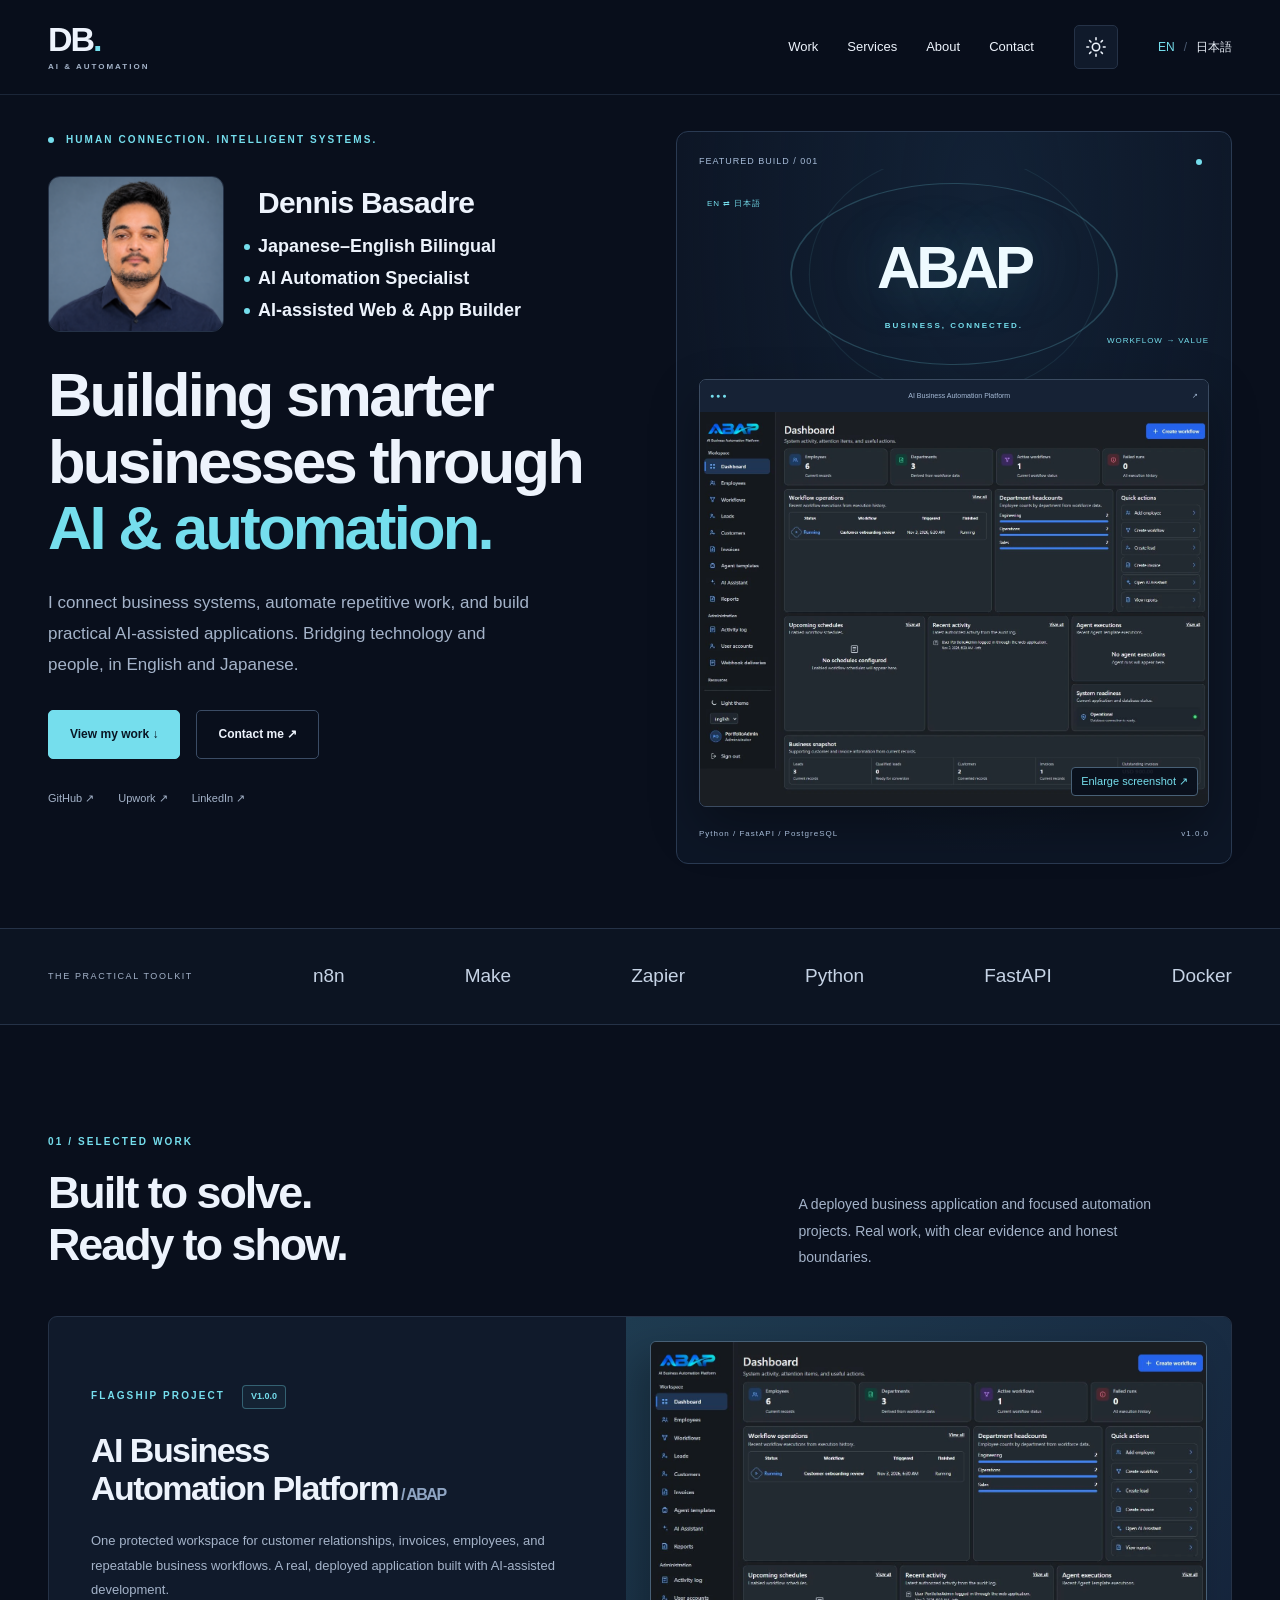
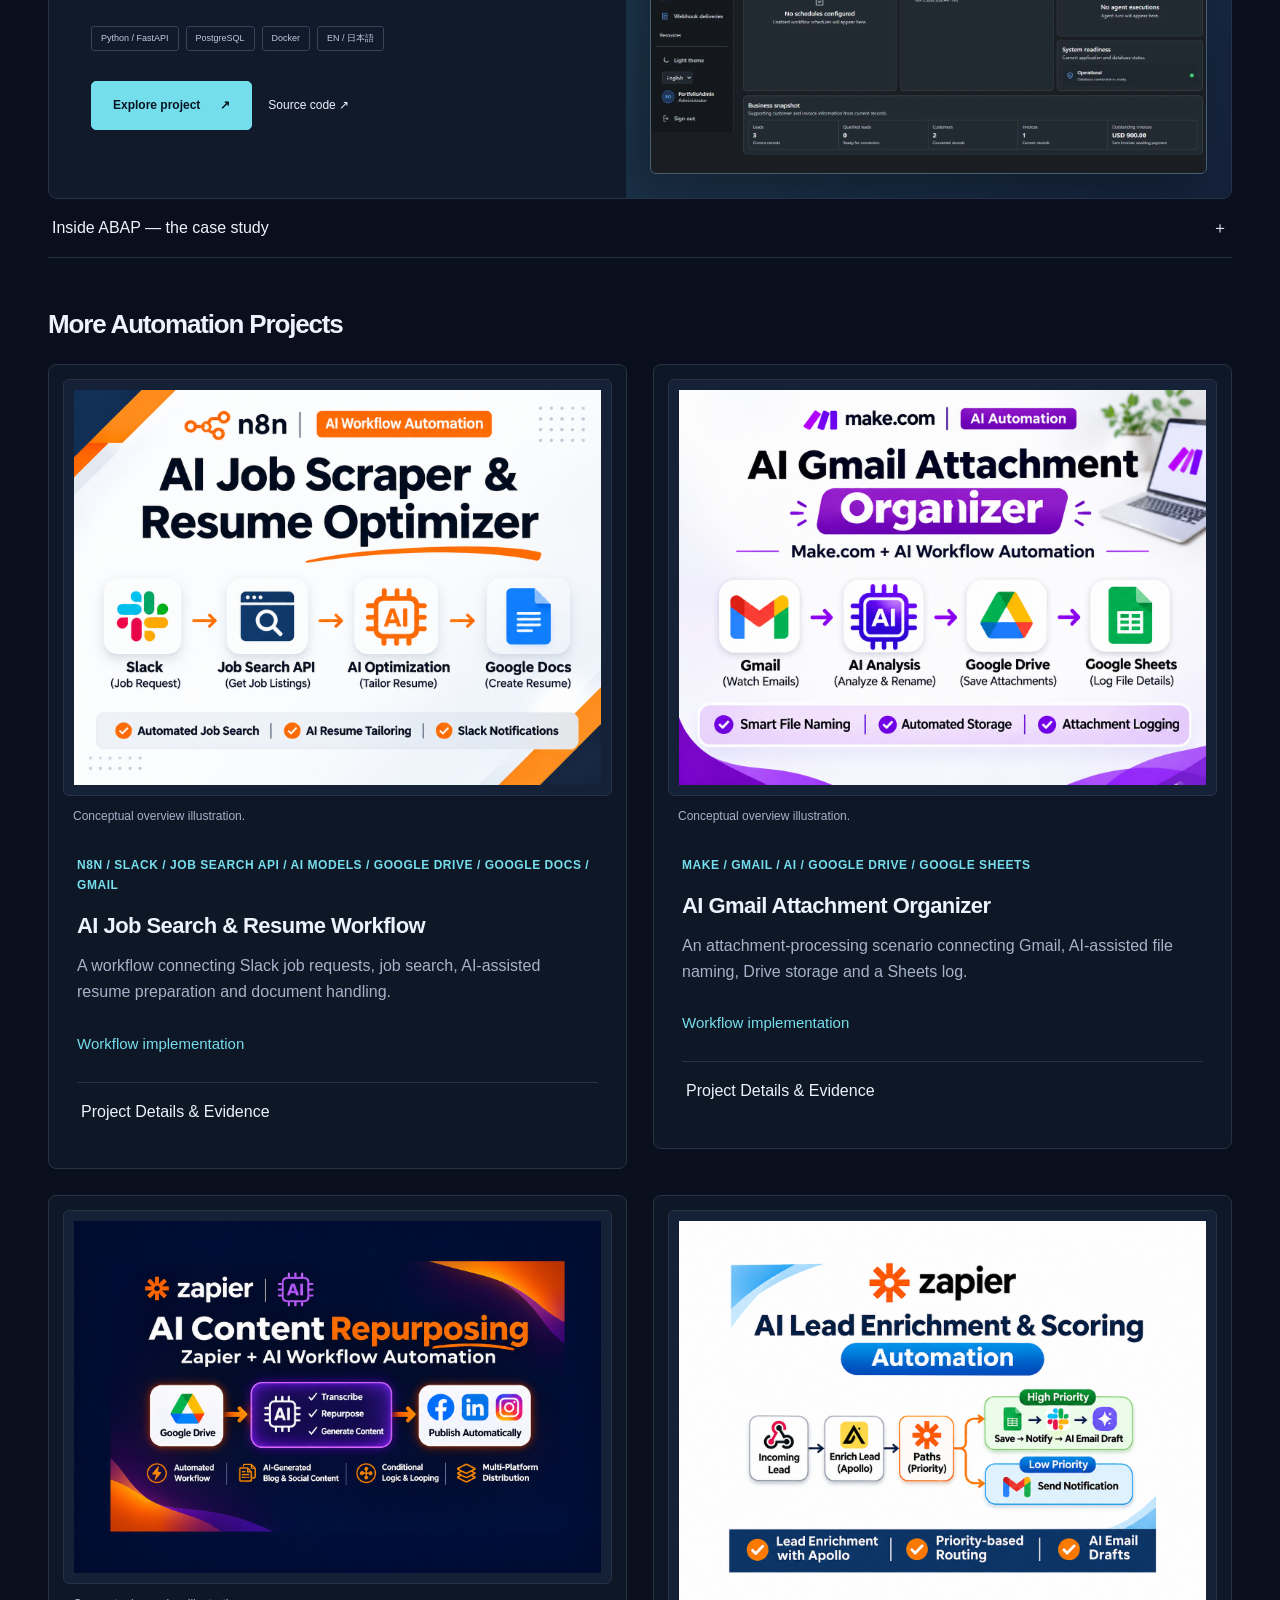
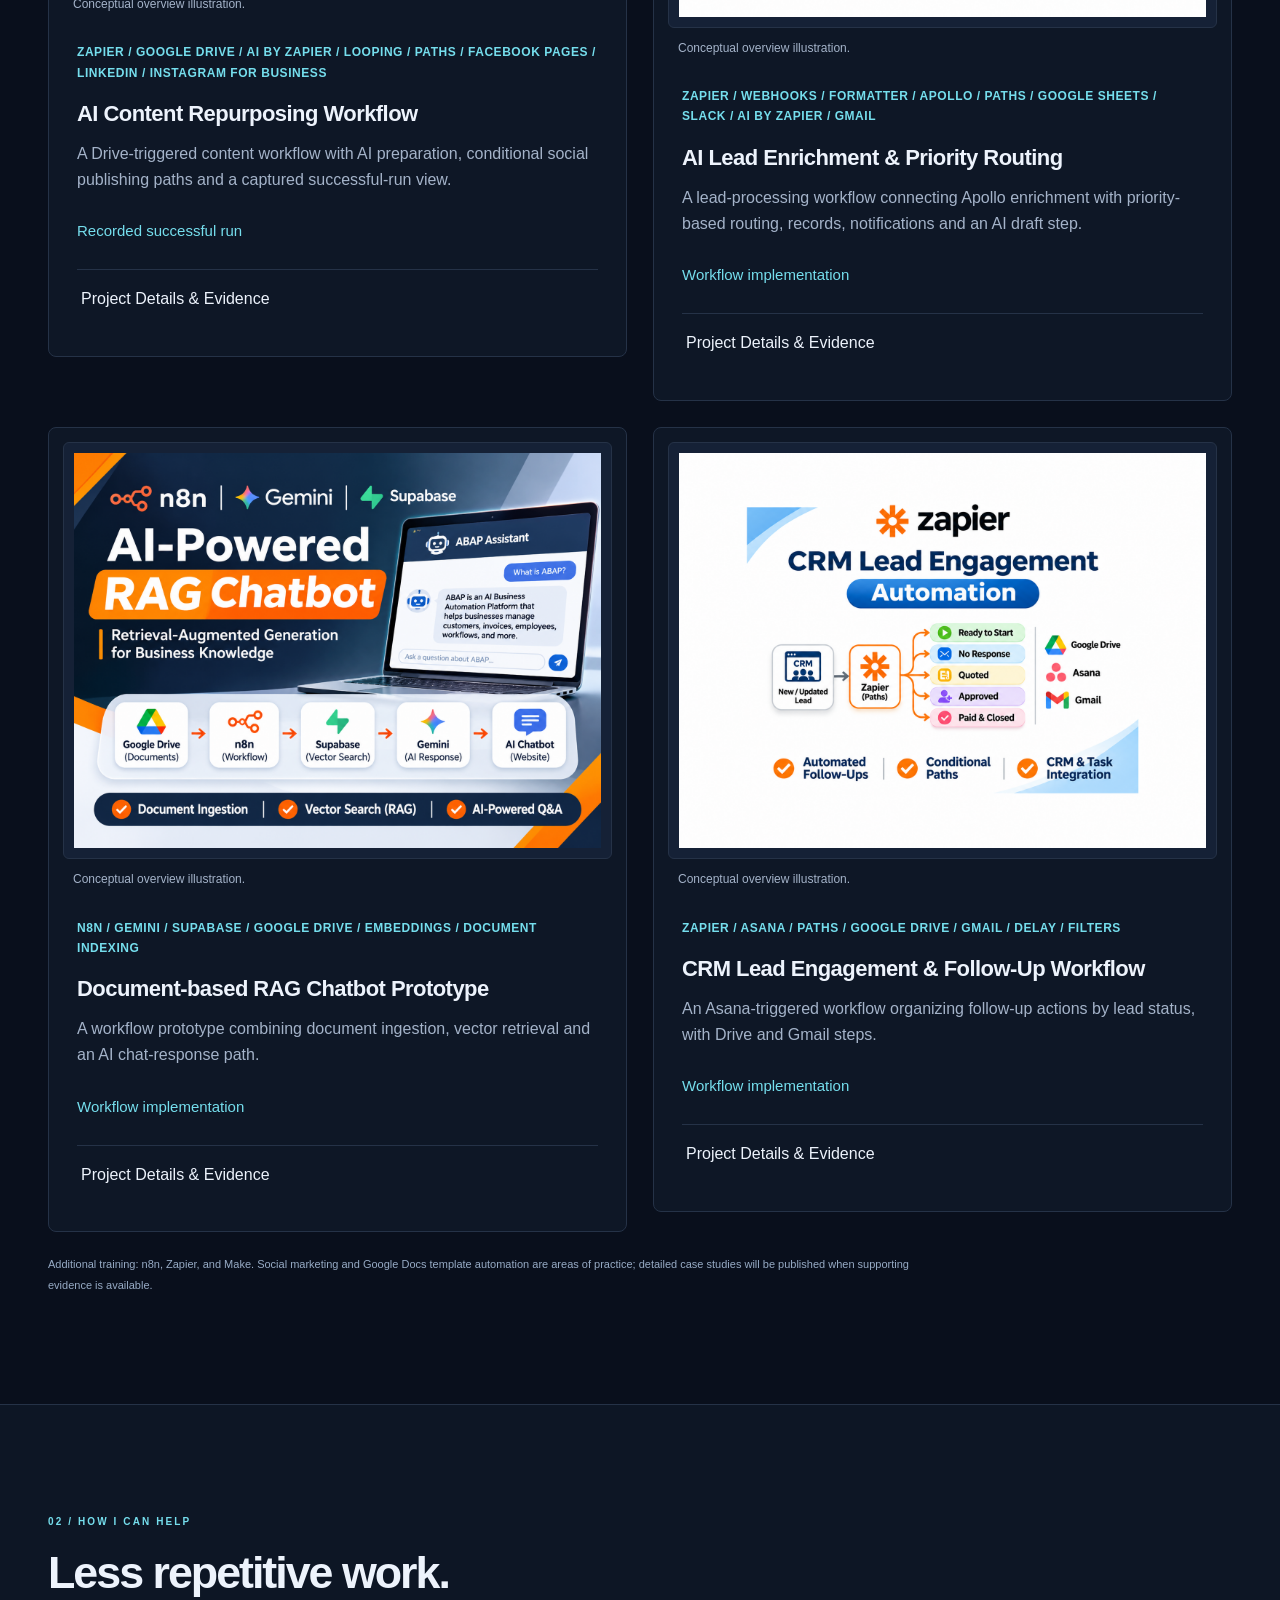
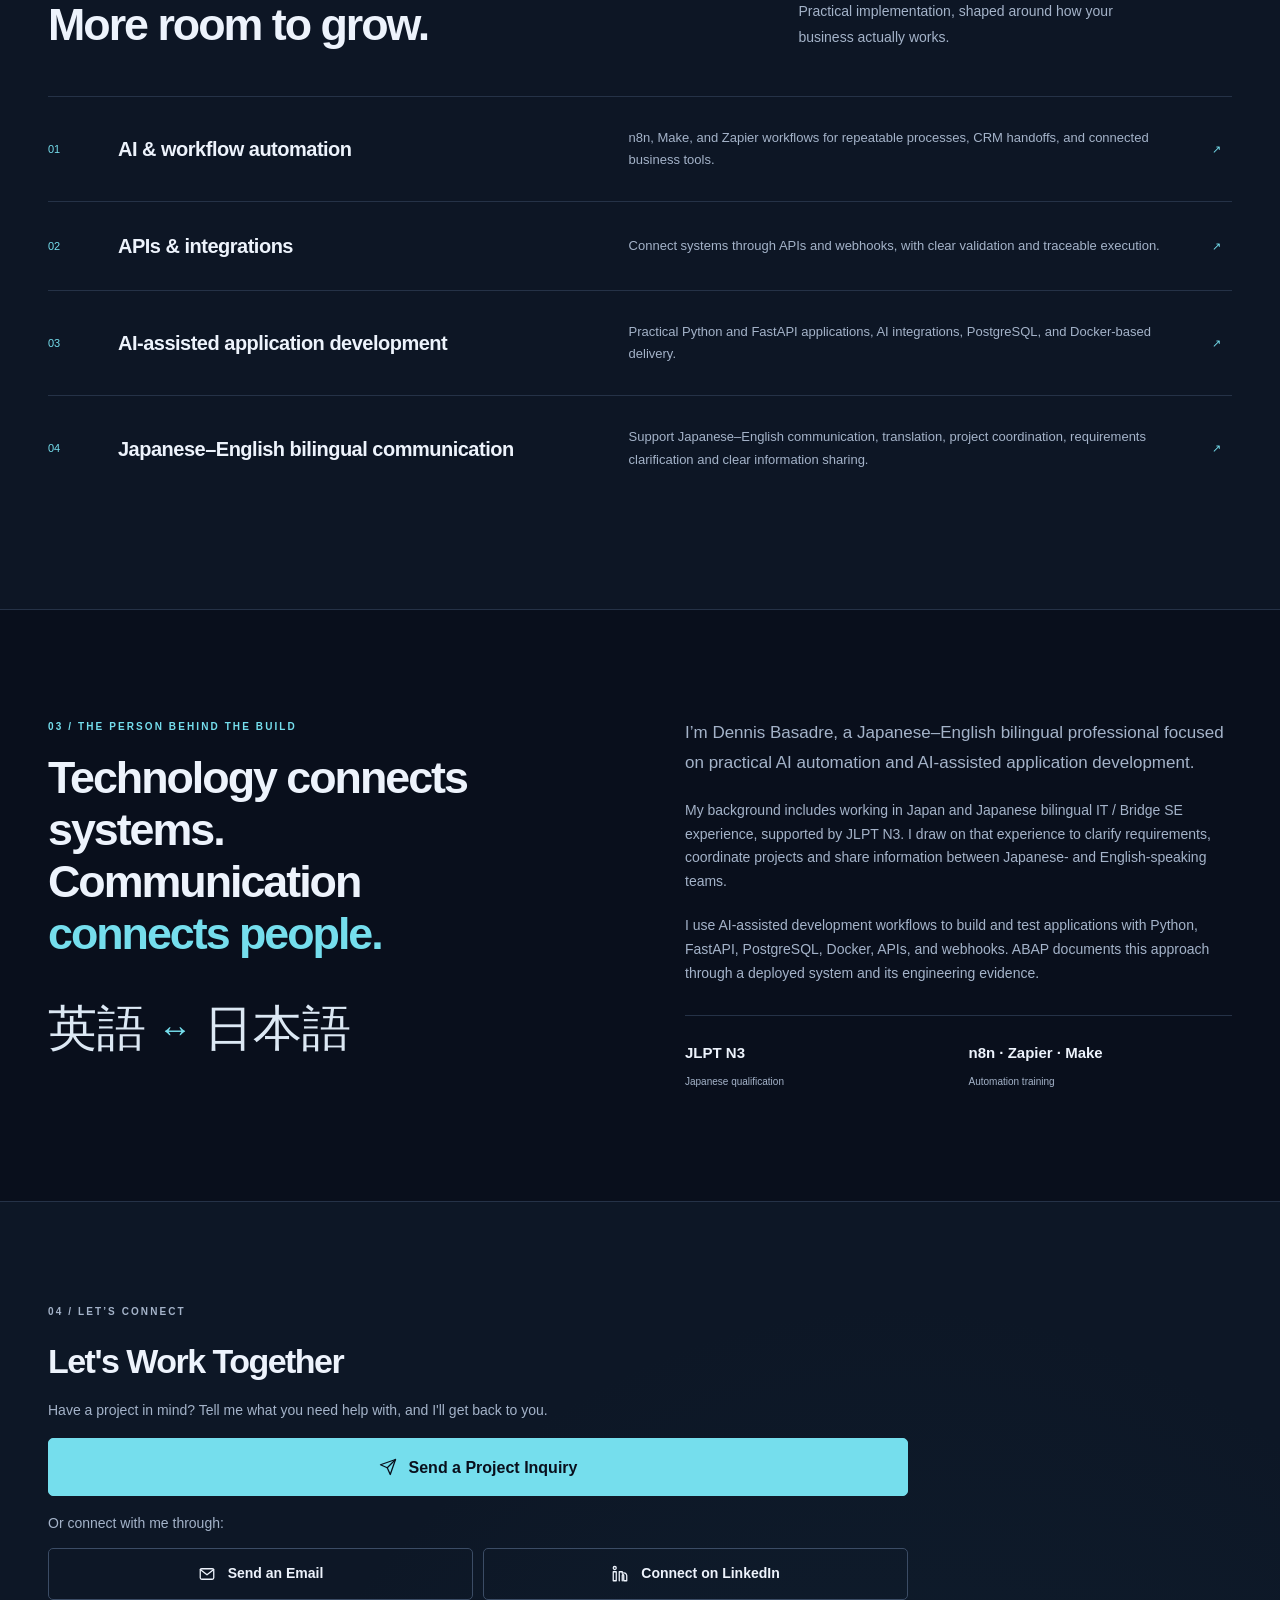
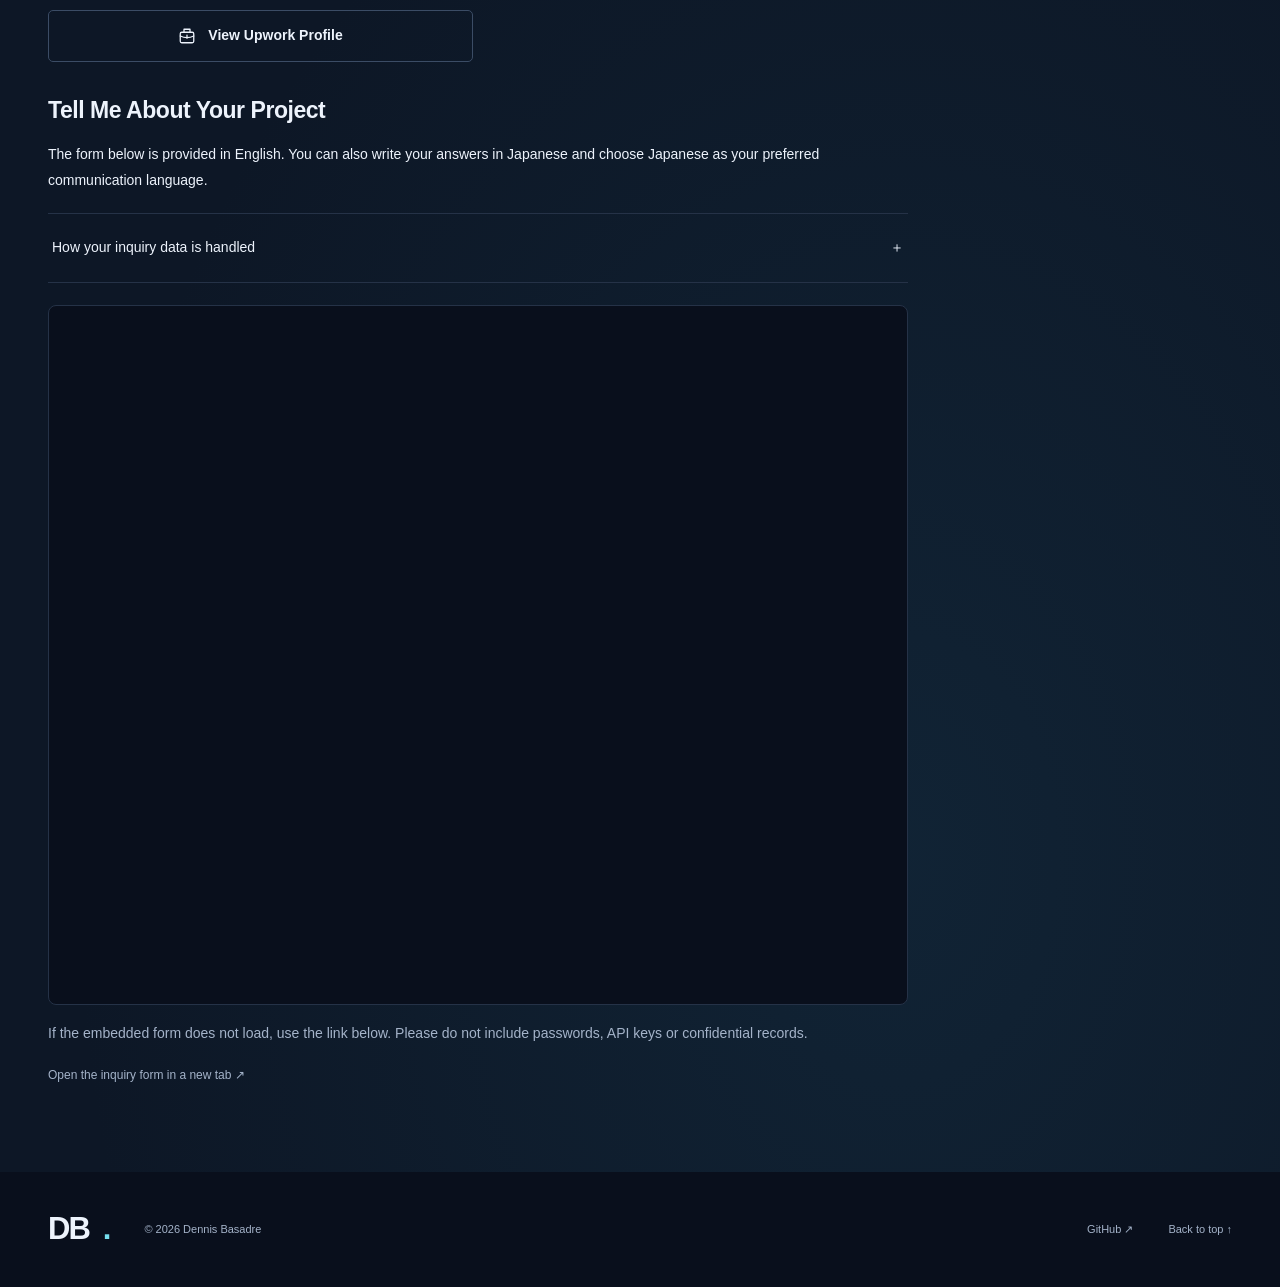
==== commit 4613c519: "Increase portrait spacing while preserving profile title alignment" ====
--- a/index.html
+++ b/index.html
@@ -1,4 +1,4 @@
-<!doctype html><html lang="en"><head><meta charset="utf-8"><meta name="viewport" content="width=device-width,initial-scale=1"><title>Dennis Basadre — Japanese Bilingual & AI Automation</title><meta name="description" content="Japanese bilingual professional building practical AI applications, workflow automations and secure business integrations. Explore ABAP and selected automation projects."><meta name="theme-color" content="#090f1c"><link rel="canonical" href="https://dennisbasadre.com/"><link rel="alternate" hreflang="en" href="https://dennisbasadre.com/"><link rel="alternate" hreflang="ja" href="https://dennisbasadre.com/ja/"><link rel="alternate" hreflang="x-default" href="https://dennisbasadre.com/"><meta property="og:title" content="Dennis Basadre — Japanese Bilingual & AI Automation"><meta property="og:description" content="Japanese bilingual professional building practical AI applications, workflow automations and secure business integrations. Explore ABAP and selected automation projects."><meta property="og:type" content="website"><meta property="og:url" content="https://dennisbasadre.com/"><meta property="og:locale" content="en_US"><meta property="og:image" content="https://dennisbasadre.com/assets/social.png"><meta name="twitter:card" content="summary_large_image"><link rel="icon" href="favicon.svg"><script src="theme-init.c12ee86c482d.js"></script><link rel="stylesheet" href="styles.3eb2b4b9e2f3.css"><link rel="stylesheet" href="contact-layout.css"><script src="automation-gallery.cc1d3f5aa731.js" defer></script><script src="script.309447084f2a.js" defer></script></head><body>
+<!doctype html><html lang="en"><head><meta charset="utf-8"><meta name="viewport" content="width=device-width,initial-scale=1"><title>Dennis Basadre — Japanese Bilingual & AI Automation</title><meta name="description" content="Japanese bilingual professional building practical AI applications, workflow automations and secure business integrations. Explore ABAP and selected automation projects."><meta name="theme-color" content="#090f1c"><link rel="canonical" href="https://dennisbasadre.com/"><link rel="alternate" hreflang="en" href="https://dennisbasadre.com/"><link rel="alternate" hreflang="ja" href="https://dennisbasadre.com/ja/"><link rel="alternate" hreflang="x-default" href="https://dennisbasadre.com/"><meta property="og:title" content="Dennis Basadre — Japanese Bilingual & AI Automation"><meta property="og:description" content="Japanese bilingual professional building practical AI applications, workflow automations and secure business integrations. Explore ABAP and selected automation projects."><meta property="og:type" content="website"><meta property="og:url" content="https://dennisbasadre.com/"><meta property="og:locale" content="en_US"><meta property="og:image" content="https://dennisbasadre.com/assets/social.png"><meta name="twitter:card" content="summary_large_image"><link rel="icon" href="favicon.svg"><script src="theme-init.c12ee86c482d.js"></script><link rel="stylesheet" href="styles.e22f2861ec22.css"><link rel="stylesheet" href="contact-layout.css"><script src="automation-gallery.cc1d3f5aa731.js" defer></script><script src="script.309447084f2a.js" defer></script></head><body>
 <a class="skip" href="#main">Skip to content</a><header><div class="shell nav"><a class="brand" href="#top" aria-label="Dennis Basadre — Home"><b>DB<span>.</span></b><small>AI &amp; AUTOMATION</small></a><button class="menu" aria-expanded="false" aria-controls="navigation">Menu ☰</button><nav id="navigation" aria-label="Main navigation"><a href="#work">Work</a><a href="#services">Services</a><a href="#about">About</a><a href="#contact">Contact</a></nav><button class="theme-toggle" type="button" aria-label="Light mode" aria-pressed="false" hidden><svg class="theme-sun" viewBox="0 0 24 24" fill="none" stroke="currentColor" stroke-width="1.7" stroke-linecap="round" aria-hidden="true" focusable="false"><circle cx="12" cy="12" r="4"/><path d="M12 2v2m0 16v2M2 12h2m16 0h2M5 5l1.5 1.5m11 11L19 19M5 19l1.5-1.5m11-11L19 5"/></svg><svg class="theme-moon" viewBox="0 0 24 24" fill="none" stroke="currentColor" stroke-width="1.7" stroke-linecap="round" stroke-linejoin="round" aria-hidden="true" focusable="false"><path d="M20.5 14.5A9 9 0 0 1 9.5 3.5a9 9 0 1 0 11 11Z"/></svg></button><div class="language" aria-label="Language"><a lang="en" data-language="en" aria-current="page" href="./">EN</a><span>/</span><a lang="ja" data-language="ja"  href="ja/">日本語</a></div></div></header>
 <main id="main"><section class="hero shell" id="top"><div class="hero-copy"><p class="eyebrow"><span class="dot"></span> HUMAN CONNECTION. INTELLIGENT SYSTEMS.</p><div class="hero-profile"><img class="profile-photo" src="assets/dennis-portrait.c31bb379e9b0.png" width="707" height="627" alt="Portrait of Dennis Basadre" decoding="async"><div><p class="profile-name">Dennis Basadre</p><p class="identity"><span class="role-item"><span class="role-dot" aria-hidden="true"></span><span>Japanese–English Bilingual</span></span> <span class="role-item"><span class="role-dot" aria-hidden="true"></span><span>AI Automation Specialist</span></span> <span class="role-item"><span class="role-dot" aria-hidden="true"></span><span>AI-assisted Web &amp; App Builder</span></span></p></div></div><h1>Building smarter<br>businesses through<br><em>AI & automation.</em></h1><p class="lede">I connect business systems, automate repetitive work, and build practical AI-assisted applications. Bridging technology and people, in English and Japanese.</p><div class="actions"><a class="button primary" href="#work">View my work ↓</a><a class="button quiet" href="#contact">Contact me ↗</a></div><div class="social"><a class="" href="https://github.com/Denxell17" target="_blank" rel="noopener noreferrer">GitHub <span aria-hidden="true">↗</span></a><a class="" href="https://www.upwork.com/freelancers/~018e55b8cb4f803cf1" target="_blank" rel="noopener noreferrer">Upwork <span aria-hidden="true">↗</span></a><a class="" href="https://www.linkedin.com/in/dennis-bernard-basadre-949508235" target="_blank" rel="noopener noreferrer">LinkedIn <span aria-hidden="true">↗</span></a></div></div>
 <div class="hero-art"><div class="art-label"><span>FEATURED BUILD / 001</span><span class="dot"></span></div><div class="orbit" aria-hidden="true"><span class="orbit-tag">EN ⇄ 日本語</span><span class="orbit-tag second">WORKFLOW → VALUE</span><div class="core">ABAP<span>BUSINESS, CONNECTED.</span></div></div><div class="hero-screen"><div class="window-bar"><span>● ● ●</span><span>AI Business Automation Platform</span><span>↗</span></div><a class="hero-enlarge" href="assets/abap-dashboard-current-en.webp" data-image-viewer aria-label="Enlarge ABAP dashboard screenshot"><img src="assets/abap-dashboard-current-en.webp" width="1424" height="1105" alt="ABAP dashboard with synthetic demonstration records" fetchpriority="high"><span class="enlarge-hint" aria-hidden="true">Enlarge screenshot ↗</span></a></div><div class="art-bottom"><span>Python / FastAPI / PostgreSQL</span><span>v1.0.0</span></div></div></section>
--- a/styles.e22f2861ec22.css
+++ b/styles.e22f2861ec22.css
@@ -0,0 +1,183 @@
+:root{color-scheme:dark;--bg:#090f1c;--panel:#101a2b;--ink:#edf3fc;--muted:#a4b3c9;--line:#253247;--accent:#75deed;--blue:#9bbcff}*{box-sizing:border-box}html{scroll-behavior:smooth;scroll-padding-top:100px}body{margin:0;background:var(--bg);color:var(--ink);font:16px/1.7 Inter,"Segoe UI","Yu Gothic",Meiryo,sans-serif}a{color:inherit;text-decoration:none}button{font:inherit}img{display:block;max-width:100%;height:auto}h1,h2,h3,h4,p,figure{margin:0}p{color:var(--muted)}h1,h2,h3{line-height:1.12;letter-spacing:-.045em;font-weight:600}em{font-style:normal;color:var(--accent)}a,button,summary{-webkit-tap-highlight-color:transparent}a:focus-visible,button:focus-visible,summary:focus-visible{outline:3px solid var(--accent);outline-offset:6px}a:hover{color:var(--accent)}.shell{width:min(1280px,calc(100% - 96px));margin:auto}.skip{position:fixed;top:-100px;left:20px;z-index:50;background:var(--accent);color:var(--bg);padding:12px}.skip:focus{top:12px}header{position:sticky;top:0;z-index:20;background:#090f1cf2;border-bottom:1px solid #253247aa;backdrop-filter:blur(14px)}.nav{height:94px;display:flex;align-items:center;gap:40px}.brand{display:flex;align-items:center;gap:14px;font-size:14px;font-weight:600;white-space:nowrap}.brand>b,footer>.brand{font-size:31px;letter-spacing:-2px}.brand span span,.brand>b>span,footer .brand span{color:var(--accent)}.brand small{display:block;font-size:9px;letter-spacing:2px;color:var(--muted);margin-top:1px}nav{margin-left:auto;display:flex;gap:29px;font-size:13px}.language{display:flex;align-items:center;gap:9px;font-size:12px;white-space:nowrap}.language span{color:#4c5b73}.language [aria-current]{color:var(--accent)}.menu{display:none}.hero{min-height:760px;display:grid;grid-template-columns:1.05fr 1fr;gap:44px;align-items:center;padding-top:82px;padding-bottom:92px}.eyebrow{font-size:10px;font-weight:600;letter-spacing:2.1px;color:var(--accent);text-transform:uppercase}.dot{display:inline-block;width:6px;height:6px;border-radius:50%;background:var(--accent);margin-right:7px}.identity{font-size:11px;margin:23px 0 17px;color:#bdcce0}h1{font-size:clamp(42px,4.8vw,68px);line-height:1.08}.lede{font-size:17px;line-height:1.8}.hero .lede{max-width:490px;margin-top:27px}.actions{display:flex;flex-wrap:wrap;align-items:center;gap:16px;margin-top:30px}.button{display:inline-flex;align-items:center;justify-content:center;gap:20px;padding:13px 21px;font-size:12px;font-weight:600;border:1px solid #3b4c65;border-radius:5px;min-height:48px;transition:background .2s,transform .2s}.button:hover{transform:translateY(-2px)}.primary{background:var(--accent);color:#091624;border-color:var(--accent)}.primary:hover{background:#b9f5ff;color:#091624}.quiet:hover{background:var(--panel)}.social{display:flex;gap:24px;margin-top:30px;font-size:11px;color:var(--muted)}.hero-art{position:relative;border:1px solid #2a3a52;border-radius:12px;padding:22px;background:radial-gradient(ellipse at 55% 10%,#1c385457,transparent 70%),#0d1626;transform:none}.art-label,.art-bottom,.window-bar{display:flex;align-items:center;justify-content:space-between;font-size:9px;letter-spacing:1px;color:#a6bbd7}.orbit{height:210px;position:relative;display:grid;place-items:center;overflow:hidden}.orbit:before,.orbit:after{content:'';position:absolute;width:180px;height:180px;border:1px solid #75deed36;border-radius:50%;transform:scaleX(1.8) rotate(-20deg)}.orbit:after{width:240px;height:240px;transform:scaleX(1.2) rotate(30deg);border-color:#75deed15}.core{font-size:60px;letter-spacing:-4px;font-weight:600;z-index:1;color:#eefaff;text-shadow:0 0 60px #75deed44}.core span{display:block;font-size:8px;letter-spacing:2px;text-align:center;color:var(--accent)}.orbit-tag{position:absolute;top:28px;left:8px;font-size:8px;letter-spacing:1px;color:var(--accent)}.orbit-tag.second{top:auto;left:auto;right:0;bottom:32px}.hero-screen{overflow:hidden;border:1px solid #3b4b61;border-radius:7px;box-shadow:0 20px 50px #0005}.window-bar{background:#162235;padding:10px;font-size:7px;letter-spacing:0}.window-bar>span:first-child{color:#75deed}.hero-screen img{width:100%}.art-bottom{margin-top:20px;font-size:8px}.stack-strip{border-block:1px solid var(--line);background:#0c1422}.stack-strip>.shell{display:flex;justify-content:space-between;align-items:center;gap:24px;min-height:95px;flex-wrap:wrap;padding-block:20px}.stack-strip span{font-size:9px;letter-spacing:1.6px;color:var(--muted)}.stack-strip strong{font-size:19px;font-weight:500;color:#c6d3e5}.section{padding-top:108px;padding-bottom:108px}.section-head{display:grid;grid-template-columns:1.5fr 1fr;gap:100px;align-items:end;margin-bottom:45px}h2{font-size:clamp(34px,3.5vw,48px);line-height:1.16}.section-head h2,.about h2{margin-top:17px}.section-head>p{font-size:14px;max-width:370px;line-height:1.9}.flagship{border:1px solid var(--line);border-radius:9px;overflow:hidden;background:var(--panel);display:grid;grid-template-columns:1fr 1.05fr;align-items:center}.flagship-copy{padding:42px}.badge{display:inline-block;border:1px solid #75deed55;background:#75deed0c;border-radius:4px;padding:3px 8px;margin-left:12px;font-size:9px;letter-spacing:0}.flagship h3{font-size:34px;margin:22px 0}.muted{font-size:16px;color:#8fa5c3;white-space:nowrap}.flagship p:not(.eyebrow){font-size:13px;line-height:1.9}.tags{display:flex;flex-wrap:wrap;gap:7px;margin-top:23px}.tags span{padding:4px 9px;border:1px solid #35435a;border-radius:3px;font-size:9px;color:#bccde3}.text-link{font-size:12px}.product-shot{padding:35px 0 35px 25px;background:linear-gradient(130deg,#1f3c51,#142139);overflow:hidden;height:100%;display:flex;align-items:center}.product-shot img{max-width:none;width:660px;border:1px solid #486076;border-radius:6px;box-shadow:-15px 15px 40px #0004}.case-study{border-bottom:1px solid var(--line)}summary{cursor:pointer;list-style:none;font-size:13px;padding:22px 4px;display:flex;justify-content:space-between;gap:12px}summary::-webkit-details-marker{display:none}details[open]>summary>span{transform:rotate(45deg)}.case-content{padding:20px 0 32px}.three-col{display:grid;grid-template-columns:repeat(3,1fr);gap:30px}h4{font-size:14px;margin-bottom:10px}.case-content p{font-size:13px}.architecture{margin:30px 0;display:grid;grid-template-columns:1fr auto 1.3fr auto 1fr;gap:12px;align-items:center;text-align:center}.architecture>span{padding:16px 10px;background:var(--panel);border:1px solid var(--line);font-size:11px;border-radius:4px}.architecture>b{color:var(--accent);font-weight:400}.note{font-size:11px!important;line-height:1.9;color:#97abc5;margin-top:22px}.gallery{display:grid;grid-template-columns:1fr 1fr;gap:22px;margin-top:26px}.gallery img{aspect-ratio:1.45;object-fit:cover;object-position:top;border-radius:5px;border:1px solid var(--line)}figcaption{font-size:11px;color:var(--muted);margin-top:8px}.project-grid{display:grid;grid-template-columns:1fr 1fr;gap:26px;margin-top:35px}.project{border:1px solid var(--line);border-radius:8px;overflow:hidden;background:#0e1726}.project img{width:100%;aspect-ratio:1.8;object-fit:cover;object-position:center}.project-body{padding:27px}.project .eyebrow{font-size:8px;letter-spacing:1px}.project h4{font-size:25px;line-height:1.3;margin:16px 0;font-weight:600;letter-spacing:-.045em}.project p{font-size:13px}.project details{border-top:1px solid var(--line);margin-top:20px}.project summary{font-size:11px;padding-bottom:0}.project details[open] p{padding-top:15px;font-size:11px}.coverage{max-width:870px}.services{background:#0d1625;border-block:1px solid var(--line)}.service-list article{display:grid;grid-template-columns:45px 1fr 1.15fr 20px;gap:25px;align-items:center;padding:30px 0;border-top:1px solid var(--line)}.service-list article>span{font-size:11px;color:var(--accent)}.service-list h3{font-size:20px;letter-spacing:-.025em;line-height:1.4}.service-list p{font-size:13px}.about{display:grid;grid-template-columns:1fr 1fr;gap:90px}.about-copy p+p{margin-top:20px;font-size:14px}.bilingual-mark{font-size:72px;color:#dce8f4;letter-spacing:12px;line-height:1;margin-top:45px}.bilingual-mark span{font-size:34px;color:var(--accent)}.qualifications{border-top:1px solid var(--line);display:grid;grid-template-columns:1fr 1fr;gap:20px;margin-top:30px;padding-top:24px}.qualifications strong{display:block;font-size:15px}.qualifications span{font-size:10px;color:var(--muted)}.contact{border-top:1px solid var(--line);background:radial-gradient(ellipse at 70% 80%,#193f564f,transparent 65%),#0d1726}.contact-inner{padding-block:85px}.contact h2{margin-top:20px;font-size:clamp(38px,4.4vw,62px)}.contact p:not(.eyebrow){max-width:520px;margin-top:23px;font-size:14px}footer{min-height:115px;display:flex;align-items:center;gap:35px;font-size:11px;color:var(--muted)}footer p{margin-right:auto}footer>.brand{color:var(--ink)}.hero-art{animation:arrive 1s ease both}@keyframes arrive{from{opacity:0;transform:translateY(15px)}to{opacity:1;transform:translateY(0)}}html[lang=ja] h1{font-size:clamp(39px,4vw,58px);line-height:1.35;letter-spacing:-.04em}html[lang=ja] h2{line-height:1.4}html[lang=ja] .identity{font-size:10px}html[lang=ja] .eyebrow{letter-spacing:1px}@media(min-width:1600px){.hero{min-height:850px}}@media(max-width:1000px){.shell{width:calc(100% - 48px)}.nav{gap:22px}nav{gap:18px}.hero{gap:25px;min-height:650px}h1{font-size:48px}.hero-art{padding:14px}.hero .lede{font-size:15px}.section-head{gap:40px}.flagship-copy{padding:28px}.flagship h3{font-size:28px}.about{gap:40px}.service-list article{grid-template-columns:25px 1fr 1.2fr 15px;gap:18px}}@media(max-width:740px){.shell{width:calc(100% - 40px)}.nav{height:76px;gap:16px}.brand{font-size:12px;gap:9px}.brand>b{font-size:27px}.brand small{font-size:7px}.menu{display:block;margin-left:auto;background:none;border:1px solid var(--line);padding:7px 10px;color:var(--ink);border-radius:4px;font-size:11px}.language{font-size:10px;gap:6px}nav{display:none;position:absolute;top:76px;left:0;right:0;background:#101a2b;border-bottom:1px solid var(--line);padding:20px;flex-direction:column;gap:18px}nav.open{display:flex}.hero{grid-template-columns:1fr;padding-top:46px;padding-bottom:50px;gap:45px;min-height:0}.eyebrow{font-size:8px;letter-spacing:1.5px}.identity{font-size:12px!important;line-height:1.8;max-width:320px;margin-top:20px;white-space:normal}h1{font-size:clamp(39px,8.9vw,60px)}.hero .lede{font-size:14px;max-width:500px;margin-top:23px}.actions{gap:12px;margin-top:24px}.button{font-size:11px;padding:12px 16px}.social{margin-top:24px}.hero-art{transform:none;max-width:530px;width:100%;margin:auto;padding:18px}.orbit{height:145px}.core{font-size:49px}.orbit:before{width:125px;height:125px}.orbit:after{width:170px;height:170px}.orbit-tag{font-size:6px}.hero-screen img{max-height:290px;object-fit:cover;object-position:top}.stack-strip>.shell{gap:18px;justify-content:flex-start;padding-block:22px}.stack-strip span{width:100%;font-size:8px}.stack-strip strong{font-size:15px}.section{padding-block:64px}.section-head{grid-template-columns:1fr;gap:20px;margin-bottom:30px}h2{font-size:35px}.section-head>p{font-size:13px;max-width:100%}.flagship{grid-template-columns:1fr}.flagship-copy{padding:25px}.flagship h3{font-size:30px}.product-shot{padding:23px}.product-shot img{width:100%;max-width:100%}.three-col,.project-grid,.about{grid-template-columns:1fr;gap:26px}.architecture{grid-template-columns:1fr;gap:8px}.architecture>b{transform:rotate(90deg)}.architecture>span{padding:12px}.gallery{gap:15px}.gallery img{aspect-ratio:1.15}.project img{aspect-ratio:1.7}.project-body{padding:23px}.service-list article{grid-template-columns:25px 1fr 15px;gap:12px;padding:25px 0}.service-list article p{grid-column:2;grid-row:2}.service-list article>span:last-child{grid-column:3;grid-row:1}.service-list h3{font-size:20px}.bilingual-mark{margin-top:30px;font-size:56px}.about-copy .lede{font-size:16px}.contact-inner{padding-block:60px}.contact h2{font-size:38px}footer{gap:18px;flex-wrap:wrap;padding-block:25px}footer p{margin-right:0}footer>a:last-child{margin-left:auto}html[lang=ja] h1{font-size:clamp(35px,8.3vw,52px)}}@media(prefers-reduced-motion:reduce){html{scroll-behavior:auto}*,*:before,*:after{animation:none!important;transition:none!important}}
+
+/* Review refinements: preserve complete images inside consistent dark frames. */
+.product-shot{padding:24px;min-width:0}
+.product-shot img{width:100%;max-width:100%;height:auto}
+.gallery a,.project>a{display:flex;align-items:center;justify-content:center;background:#152136;padding:12px;border:1px solid var(--line);border-radius:6px;min-width:0}
+.gallery img,.project img{width:100%;height:auto;aspect-ratio:auto;object-fit:contain}
+.project>a{margin:14px 14px 0;padding:10px}
+.hero-screen img{height:auto;max-height:none;object-fit:contain}
+a:has(>img){cursor:zoom-in}
+.image-viewer{color:var(--ink);background:var(--bg);border:1px solid #486076;border-radius:8px;padding:20px;width:min(1200px,94vw);max-width:94vw;max-height:92dvh;overflow:auto;overscroll-behavior:contain}
+.image-viewer::backdrop{background:#030812e8}
+.viewer-toolbar{display:flex;align-items:center;justify-content:space-between;gap:20px;margin-bottom:16px}
+.viewer-title{font-size:14px;line-height:1.6;color:var(--ink);overflow-wrap:anywhere}
+.viewer-close{flex-shrink:0;background:var(--panel);color:var(--ink);border:1px solid #486076;border-radius:4px;padding:10px 16px;min-height:44px;cursor:pointer}
+.viewer-image{width:100%;height:auto}
+@media(max-width:740px){
+ .hero .lede,.section-head>p,.flagship p:not(.eyebrow),.project p,.case-content p,.service-list p,.about-copy p+p,.contact p:not(.eyebrow){font-size:15px;line-height:1.85}
+ .note,.project details[open] p{font-size:13px!important;line-height:1.85}
+ figcaption,.qualifications span{font-size:13px;line-height:1.7}
+ .project summary,.case-study>summary{font-size:14px;line-height:1.7;min-height:44px}
+ .project .eyebrow{font-size:10px;line-height:1.8}
+ .gallery{grid-template-columns:1fr}
+ .product-shot{padding:18px}
+ .language a{display:inline-flex;align-items:center;min-height:44px}
+ .viewer-toolbar{align-items:flex-start;gap:12px}
+ .image-viewer{padding:14px}
+}
+
+/* About language decoration: full words remain on one line. */
+.bilingual-mark{display:flex;align-items:center;gap:12px;white-space:nowrap;letter-spacing:0;font-size:clamp(32px,3.8vw,52px)}
+@media(max-width:740px){.bilingual-mark{font-size:clamp(30px,8vw,48px);gap:10px}.bilingual-mark span{font-size:28px}}
+
+/* Separate independent projects from the ABAP disclosure. */
+.automation-heading{font-size:26px;line-height:1.4;margin-top:48px}
+.automation-heading+.project-grid{margin-top:22px}
+@media(max-width:740px){.automation-heading{font-size:23px;margin-top:36px}}
+
+/* Standalone bilingual 404, including when served at nested missing URLs. */
+.not-found{min-height:100svh;display:flex;flex-direction:column;justify-content:center;align-items:flex-start;padding-block:48px;gap:24px}
+.not-found h1{font-size:clamp(32px,5vw,56px)}
+.not-found p{max-width:620px}
+.not-found .actions{margin-top:0}
+.not-found .error-code{font-size:clamp(56px,12vw,96px);line-height:1;color:var(--accent);letter-spacing:-.04em}
+
+/* Catalog-driven cards retain the approved grid and full image framing. */
+.project .project-evidence-status{font-size:11px;color:var(--accent);margin-top:15px}
+.automation-detail{padding-top:18px}
+.automation-detail h5{font-size:14px;line-height:1.6;margin:20px 0 8px}
+.automation-detail h5:first-child{margin-top:0}
+.project .automation-detail p{padding-top:0;font-size:13px;line-height:1.85}
+.automation-evidence{display:grid;grid-template-columns:repeat(2,minmax(0,1fr));gap:18px;margin-top:22px}
+.automation-evidence a{display:flex;align-items:center;justify-content:center;border:1px solid var(--line);border-radius:5px;padding:8px;background:#152136}
+.automation-evidence img{width:100%;height:auto;object-fit:contain}
+.automation-evidence figcaption{font-size:12px;line-height:1.8;margin-top:9px;overflow-wrap:anywhere}
+.image-unavailable{padding:20px;font-size:13px;color:var(--muted);border:1px solid var(--line);border-radius:5px}
+@media(max-width:740px){.automation-evidence{grid-template-columns:1fr}.project .automation-detail p{font-size:15px}.project .project-evidence-status,.automation-evidence figcaption{font-size:13px}}
+
+.project>.thumbnail-caption{font-size:12px;line-height:1.7;margin:10px 24px 0;color:var(--muted)}
+
+/* Approved compact header and stronger portrait introduction. */
+header .brand{flex-direction:column;align-items:flex-start;gap:0;line-height:1}
+header .brand>b{font-size:34px}
+header .brand small{font-size:8px;letter-spacing:2px;margin-top:6px;line-height:1.3}
+.hero{align-items:start;min-height:0;padding-top:36px;padding-bottom:64px}
+.hero-profile{display:flex;align-items:center;gap:24px;margin:28px 0 30px}
+.hero-profile>div{min-width:0}
+.hero-profile .profile-photo{display:block;flex:0 0 176px;width:176px;height:auto;border:1px solid var(--line);border-radius:12px}
+.hero-profile .profile-name{font-size:30px;font-weight:700;line-height:1.25;color:var(--ink);letter-spacing:-.025em}
+.hero-profile .identity{display:flex;flex-wrap:wrap;gap:4px 12px;font-size:18px;font-weight:650;line-height:1.55;margin:12px 0 0;max-width:none;color:var(--ink)}
+/* Match the profile-role sizes without the older Japanese label override. */
+html[lang=ja] .hero-profile .identity{font-size:18px}
+.role-item{display:inline-flex;align-items:baseline;gap:10px;max-width:100%;min-width:0}
+.role-item>span:last-child{min-width:0}
+.role-dot{display:inline-block;flex:0 0 6px;width:6px;height:6px;background:var(--accent);border-radius:50%;align-self:center}
+.hero-enlarge{display:block;position:relative}
+.enlarge-hint{position:absolute;right:10px;bottom:10px;padding:5px 9px;border:1px solid #486076;border-radius:4px;background:#090f1cef;color:var(--accent);font-size:11px;line-height:1.6}
+.hero-enlarge:hover .enlarge-hint,.hero-enlarge:focus-visible .enlarge-hint{background:var(--panel)}
+@media(min-width:741px) and (max-width:1000px){.hero-profile{gap:16px}.hero-profile .profile-photo{flex-basis:140px;width:140px}.hero-profile .profile-name{font-size:25px}.hero-profile .identity{font-size:16px}}
+@media(min-width:741px) and (max-width:1000px){html[lang=ja] .hero-profile .identity{font-size:16px}}
+@media(max-width:740px){header .brand>b{font-size:29px}header .brand small{font-size:7px;letter-spacing:1.4px;margin-top:5px}.hero{padding-top:28px;padding-bottom:50px}.hero-profile{gap:16px;margin:24px 0 28px}.hero-profile .profile-photo{flex-basis:128px;width:128px}.hero-profile .profile-name{font-size:24px}.hero-profile .identity{font-size:15px!important;line-height:1.6;margin-top:10px;gap:5px 10px}.role-item{gap:8px}.role-dot{flex-basis:5px;width:5px;height:5px}}
+@media(max-width:380px){.hero-profile .profile-photo{flex-basis:112px;width:112px}.hero-profile{gap:14px}.hero-profile .profile-name{font-size:21px}.hero-profile .identity{font-size:14px!important}}
+
+/* Assistant evidence uses the same grid and framing as the other ABAP demos. */
+.gallery .assistant-shot{min-width:0}
+
+/* Consistent ABAP preview frames; full-resolution originals stay in the viewer. */
+.case-study .gallery>figure{min-width:0}
+.case-study .gallery>figure>a{display:block;position:relative;width:100%;aspect-ratio:16 / 10;padding:12px;overflow:hidden}
+.case-study .gallery>figure>a>img{position:absolute;inset:12px;width:calc(100% - 24px);height:calc(100% - 24px);max-height:none;aspect-ratio:auto;object-fit:contain;object-position:center}
+
+/* Supported Youform iframe; all portfolio styling remains local. */
+.inquiry-panel{max-width:860px;margin-top:32px}
+.inquiry-panel h3{font-size:23px;line-height:1.4;letter-spacing:-.02em}
+.contact .inquiry-panel p{max-width:none;font-size:14px;line-height:1.8;margin-top:16px}
+.youform-frame{display:block;width:100%;height:700px;border:1px solid var(--line);border-radius:8px;background:var(--bg);margin-top:22px}
+.youform-frame:focus-visible{outline:3px solid var(--accent);outline-offset:4px}
+.contact-privacy{margin-top:20px;border-block:1px solid var(--line);padding-bottom:16px}
+.contact-privacy:not([open]){padding-bottom:0}
+.contact-privacy summary{font-size:14px;line-height:1.7;min-height:48px;align-items:center}
+.contact .contact-privacy p{font-size:13px;line-height:1.85;margin-top:14px}
+.contact-privacy a{text-decoration:underline;text-underline-offset:3px}
+.contact .inquiry-panel .youform-language-note{color:var(--ink)}
+@media(max-width:740px){.inquiry-panel h3{font-size:21px}.youform-frame{height:700px}.contact-privacy summary{font-size:14px}html[lang=ja] .contact h2{font-size:clamp(28px,7.3vw,38px)}}
+
+/* Explicit theme choice. Original dark colors above remain the default. */
+:root{--surface:#0e1726;--frame:#152136;--control-line:#486076;--primary-ink:#091624}
+:root[data-theme="light"]{color-scheme:light;--bg:#F8F7F3;--panel:#fff;--surface:#fff;--frame:#edf1ee;--ink:#14283b;--muted:#526174;--line:#cbd3d2;--accent:#096c68;--blue:#275e89;--control-line:#6a7c82;--primary-ink:#fff}
+[data-theme="light"] header{background:#f8f7f3f5;border-bottom-color:var(--line)}
+[data-theme="light"] nav{background:var(--bg)}
+[data-theme="light"] .hero-art{background:radial-gradient(ellipse at 55% 10%,#dfebe4,transparent 70%),#fff;border-color:var(--line)}
+[data-theme="light"] .art-label,[data-theme="light"] .art-bottom,[data-theme="light"] .window-bar{color:var(--muted)}
+[data-theme="light"] .core{color:var(--ink);text-shadow:none}
+[data-theme="light"] .orbit:before,[data-theme="light"] .orbit:after{border-color:#096c6828}
+[data-theme="light"] .hero-screen,[data-theme="light"] .image-viewer,[data-theme="light"] .viewer-close{border-color:var(--control-line)}
+[data-theme="light"] .window-bar,[data-theme="light"] .stack-strip{background:#eeefea}
+[data-theme="light"] .window-bar>span:first-child{color:var(--accent)}
+[data-theme="light"] .stack-strip strong,[data-theme="light"] .bilingual-mark{color:var(--ink)}
+[data-theme="light"] .language span,[data-theme="light"] .muted,[data-theme="light"] .note{color:var(--muted)}
+[data-theme="light"] .project,[data-theme="light"] .services{background:var(--surface)}
+[data-theme="light"] .button{border-color:var(--control-line)}
+[data-theme="light"] .primary,[data-theme="light"] .contact .contact-primary{background:var(--accent);border-color:var(--accent);color:var(--primary-ink)}
+[data-theme="light"] .primary:hover,[data-theme="light"] .contact .contact-primary:hover{background:#075956;color:var(--primary-ink)}
+[data-theme="light"] .quiet:hover{background:#e8eeea}
+[data-theme="light"] .badge{border-color:#096c6870;background:#096c680a}
+[data-theme="light"] .tags span{color:var(--muted);border-color:var(--control-line)}
+[data-theme="light"] .product-shot{background:linear-gradient(130deg,#e2ece6,#eef1ec)}
+[data-theme="light"] .gallery a,[data-theme="light"] .project>a,[data-theme="light"] .automation-evidence a{background:var(--frame)}
+[data-theme="light"] .contact{background:radial-gradient(ellipse at 70% 80%,#dce8e0,transparent 65%),var(--bg)}
+[data-theme="light"] .enlarge-hint{background:#fffffff5;border-color:var(--control-line)}
+[data-theme="light"] .image-viewer::backdrop{background:#14283bb8}
+[data-theme="light"] .hero-profile .identity{color:var(--ink)}
+.theme-toggle{display:inline-flex;align-items:center;justify-content:center;flex:0 0 44px;width:44px;height:44px;padding:10px;border:1px solid var(--line);border-radius:5px;background:var(--panel);color:var(--ink);cursor:pointer}
+.theme-toggle[hidden]{display:none}
+.theme-toggle svg{width:22px;height:22px;flex-shrink:0}
+.theme-toggle .theme-moon{display:none}
+[data-theme="light"] .theme-toggle .theme-sun{display:none}
+[data-theme="light"] .theme-toggle .theme-moon{display:block}
+.theme-toggle:hover{color:var(--accent)}
+.language a,nav a{display:inline-flex;align-items:center;min-height:44px}
+
+/* Readable automation previews and details, without stretching adjacent cards. */
+.project-grid{align-items:start;grid-template-columns:repeat(2,minmax(0,1fr))}
+.project,.project-body,.case-content,.three-col>div{min-width:0}
+.project-body{padding:28px}
+.project .eyebrow{font-size:12px;line-height:1.7;letter-spacing:.55px;overflow-wrap:anywhere}
+.project h4{font-size:22px;line-height:1.35;letter-spacing:-.025em;margin:16px 0 12px;overflow-wrap:anywhere}
+.project p{font-size:16px;line-height:1.65}
+.project .project-evidence-status{display:flex;align-items:center;font-size:15px;line-height:1.6;min-height:44px;margin-top:16px}
+.project summary,.case-study>summary{font-size:16px;line-height:1.6;min-height:48px;padding:16px 4px}
+.project details{margin-top:16px}
+.project details[open] .automation-detail{padding:8px 0 4px}
+.automation-detail h5,.case-content h4{font-size:19px;line-height:1.4;margin:24px 0 10px}
+.automation-detail h5:first-child{margin-top:0}
+.project details[open] .automation-detail p,.case-study .case-content p{font-size:16px!important;line-height:1.65;padding-top:0;overflow-wrap:anywhere}
+.project .automation-detail .expected-outcomes-note{font-weight:600;margin-bottom:10px;color:var(--ink)}
+.automation-evidence{grid-template-columns:minmax(0,1fr);gap:24px;margin-top:24px}
+.automation-evidence a{min-width:0;padding:10px;min-height:44px}
+.automation-evidence img{width:100%;height:auto}
+.automation-evidence figcaption{font-size:14px;line-height:1.65;margin-top:10px}
+.project .text-link{display:inline-flex;align-items:center;min-height:44px;font-size:15px}
+@media(max-width:740px){
+ .nav{gap:8px}
+ .menu{min-height:44px}
+ .project-grid{grid-template-columns:minmax(0,1fr)}
+ .project-body{padding:22px}
+ .project h4{font-size:21px}
+ .project .eyebrow{font-size:12px}
+ .project .project-evidence-status{font-size:15px}
+ .project>.thumbnail-caption{font-size:13px;margin-inline:22px}
+ .automation-evidence a{padding:6px}
+ .viewer-toolbar{position:sticky;top:0;background:var(--bg);padding-bottom:8px;z-index:1}
+}
+
+/* Profile titles align with the name; bullets hang in the portrait gap. */
+.hero-profile .identity{flex-direction:column;align-items:stretch;gap:4px}
+.hero-profile .role-item{display:block;position:relative;max-width:100%;min-width:0}
+.hero-profile .role-dot{position:absolute;left:-14px;top:.8em;transform:translateY(-50%)}
+
+/* Keep the profile beside the portrait, with more room for hanging bullets. */
+.hero-profile{column-gap:34px}
+@media(max-width:1000px){.hero-profile{column-gap:26px}}
+@media(max-width:380px){.hero-profile{column-gap:24px}}
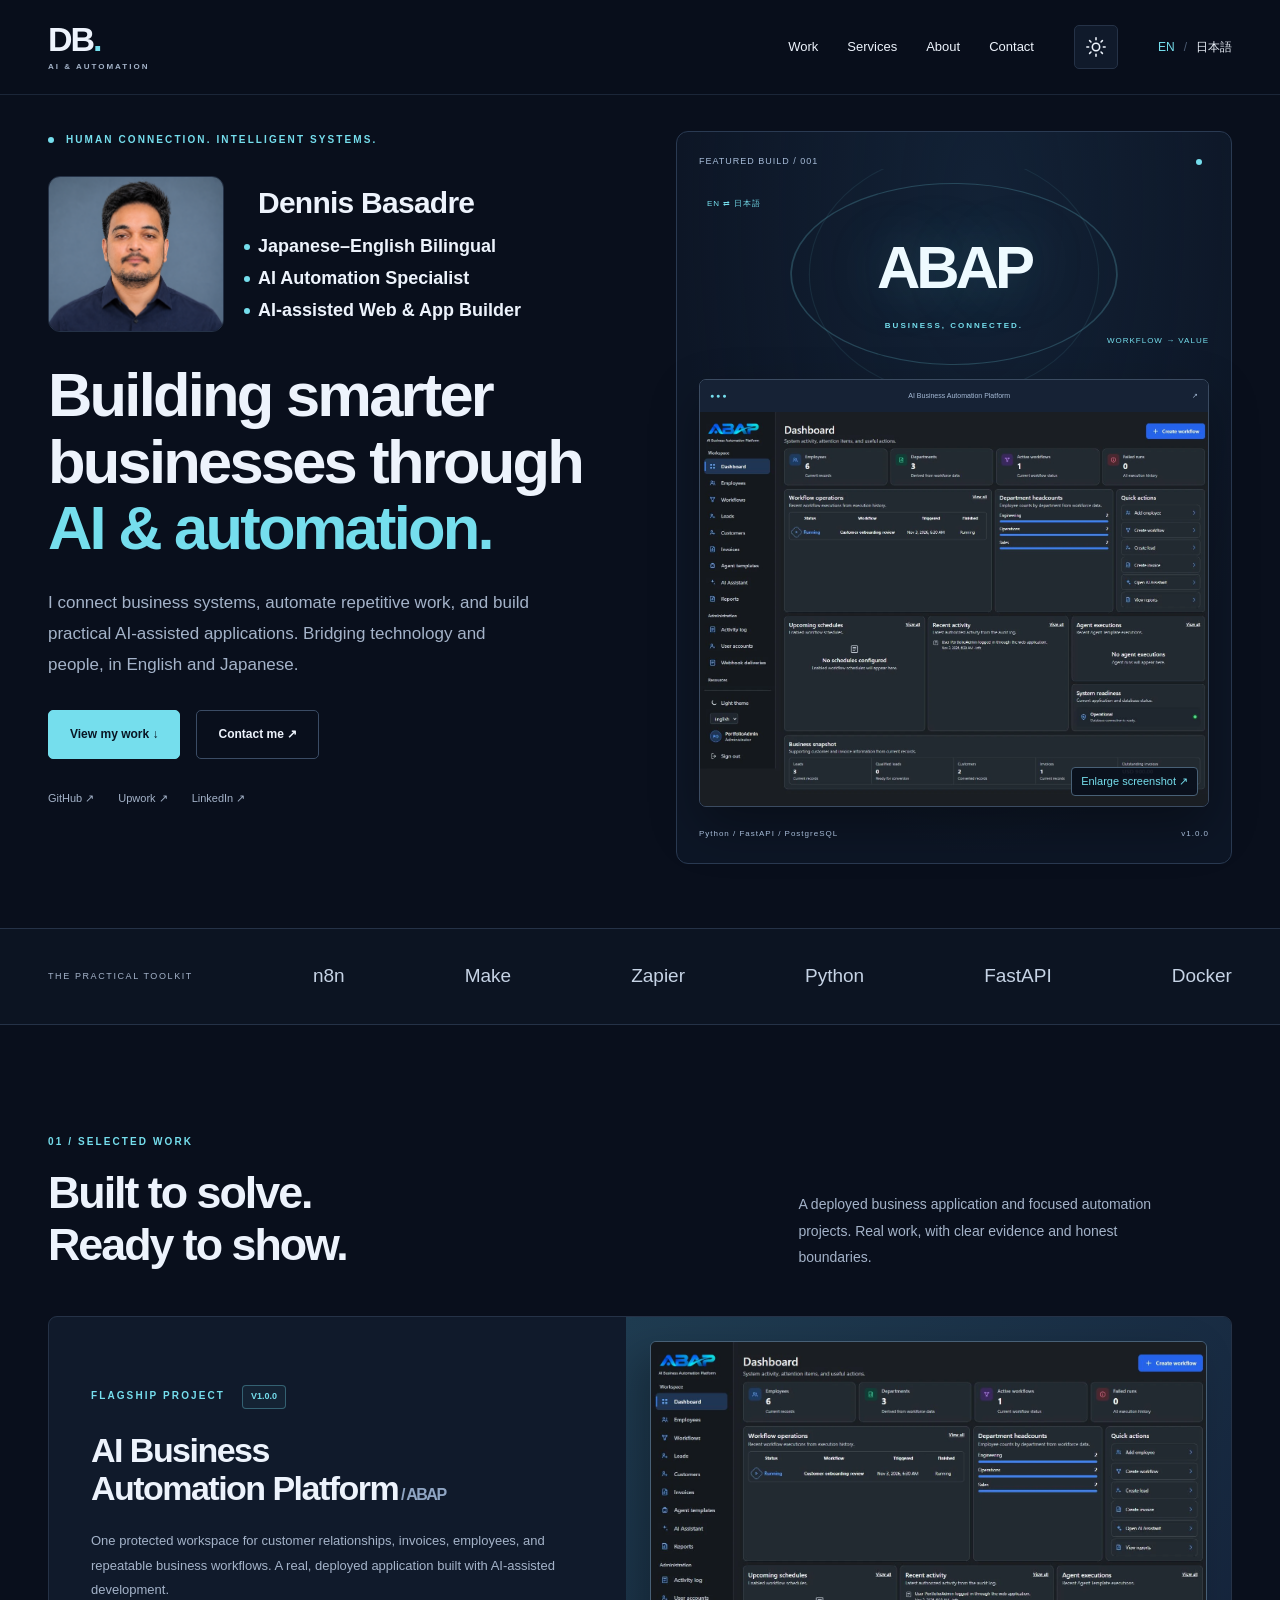
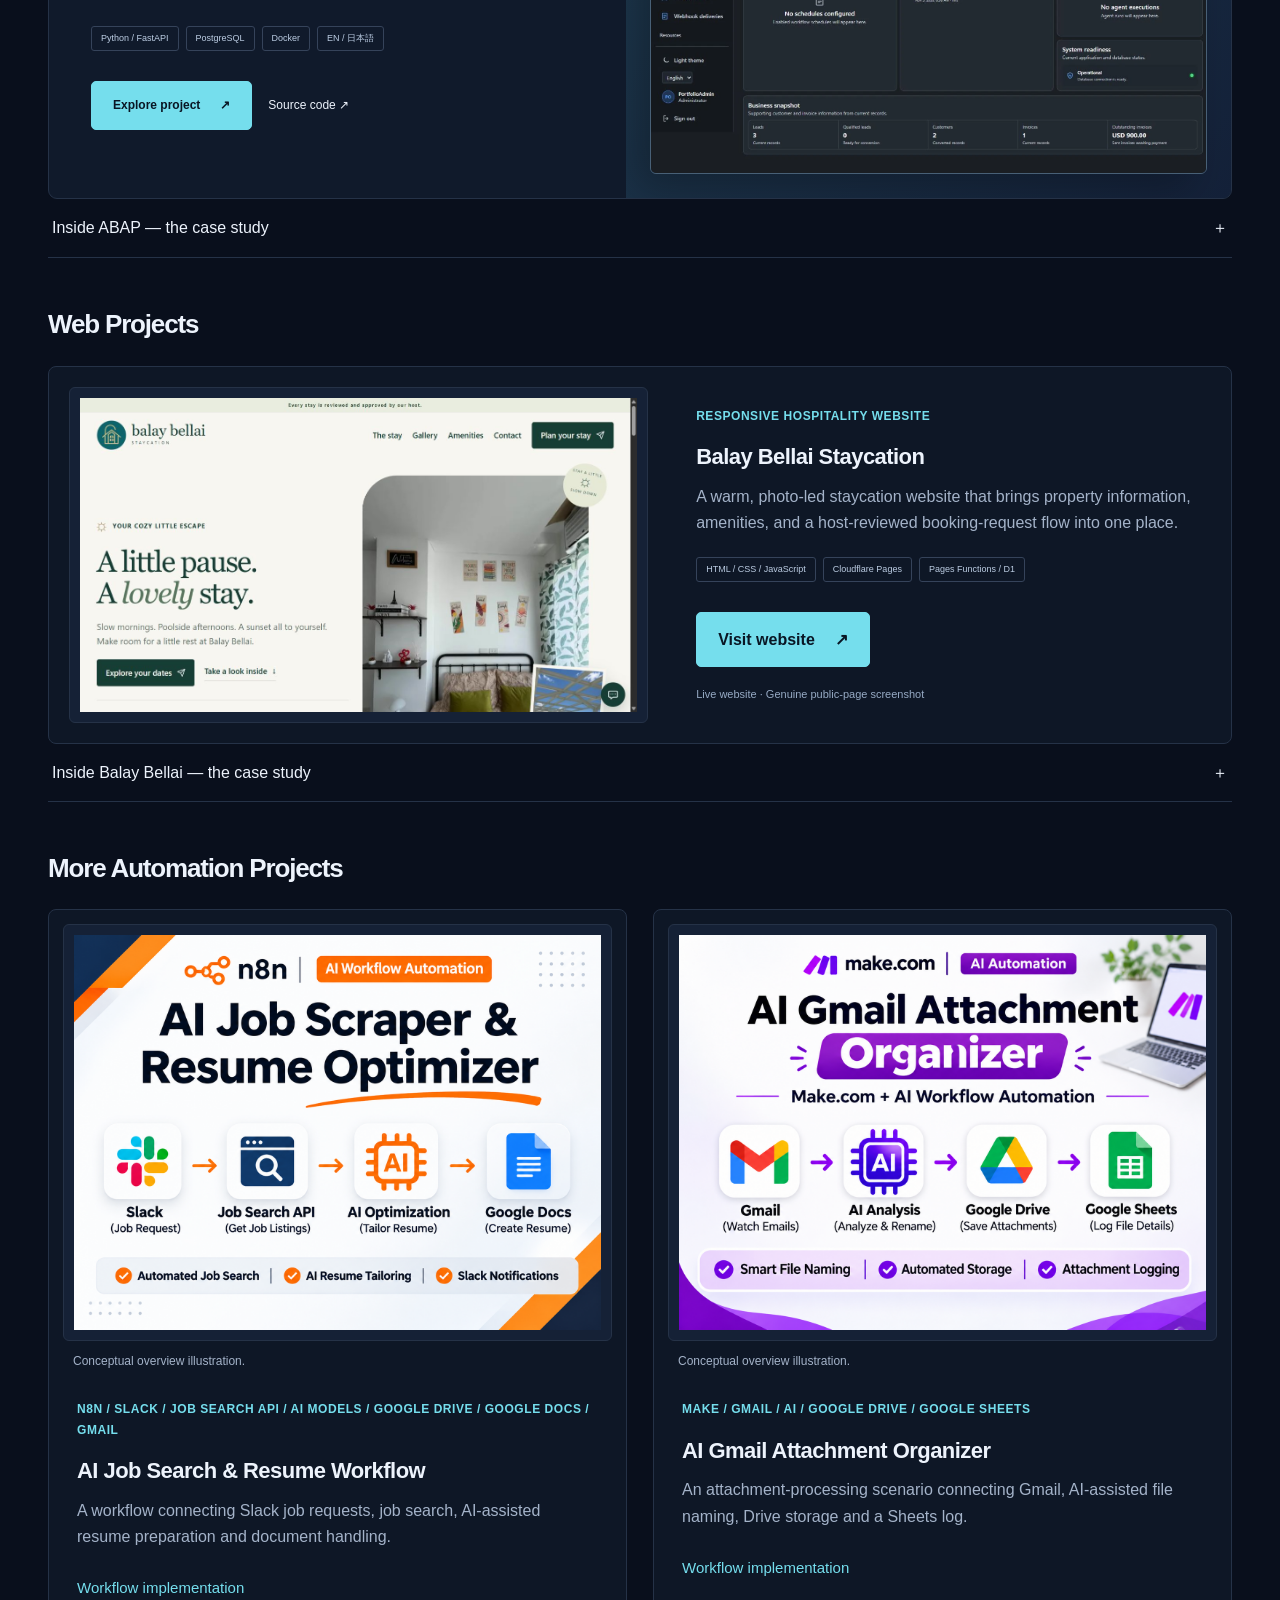
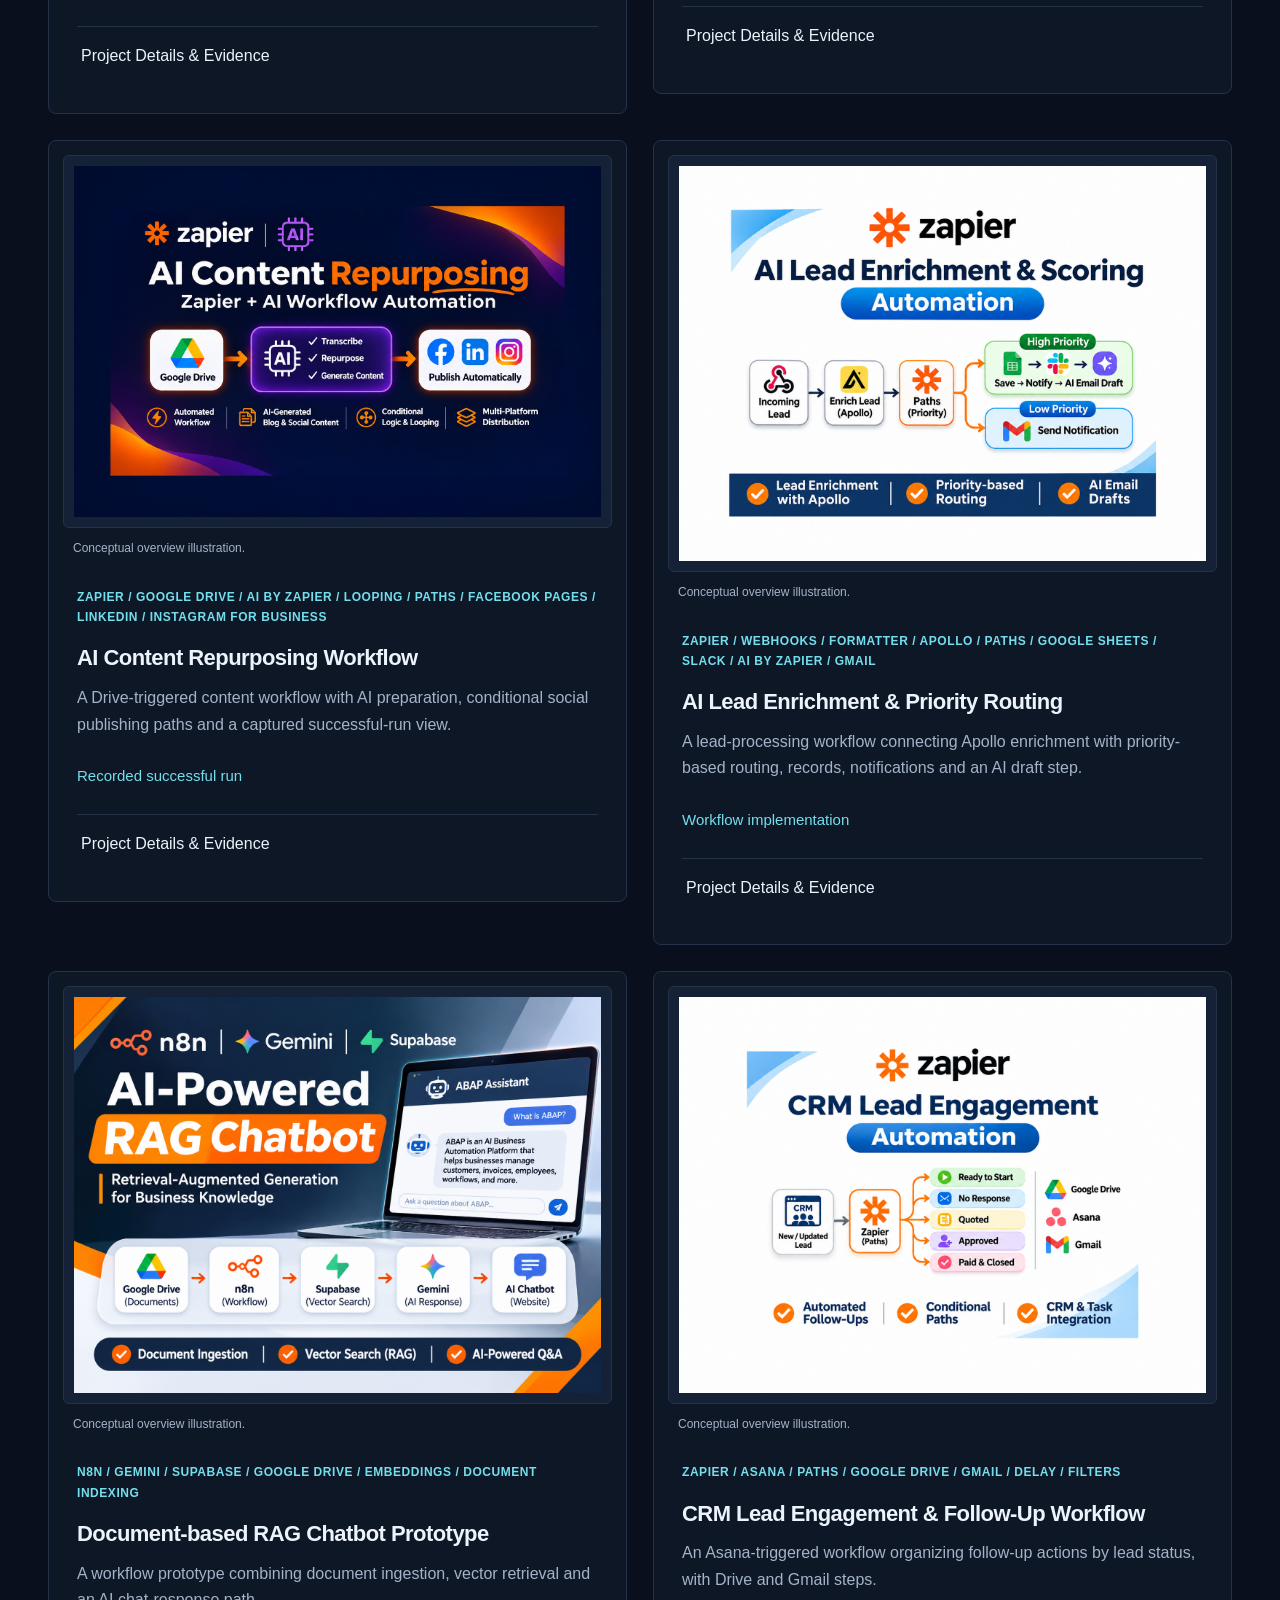
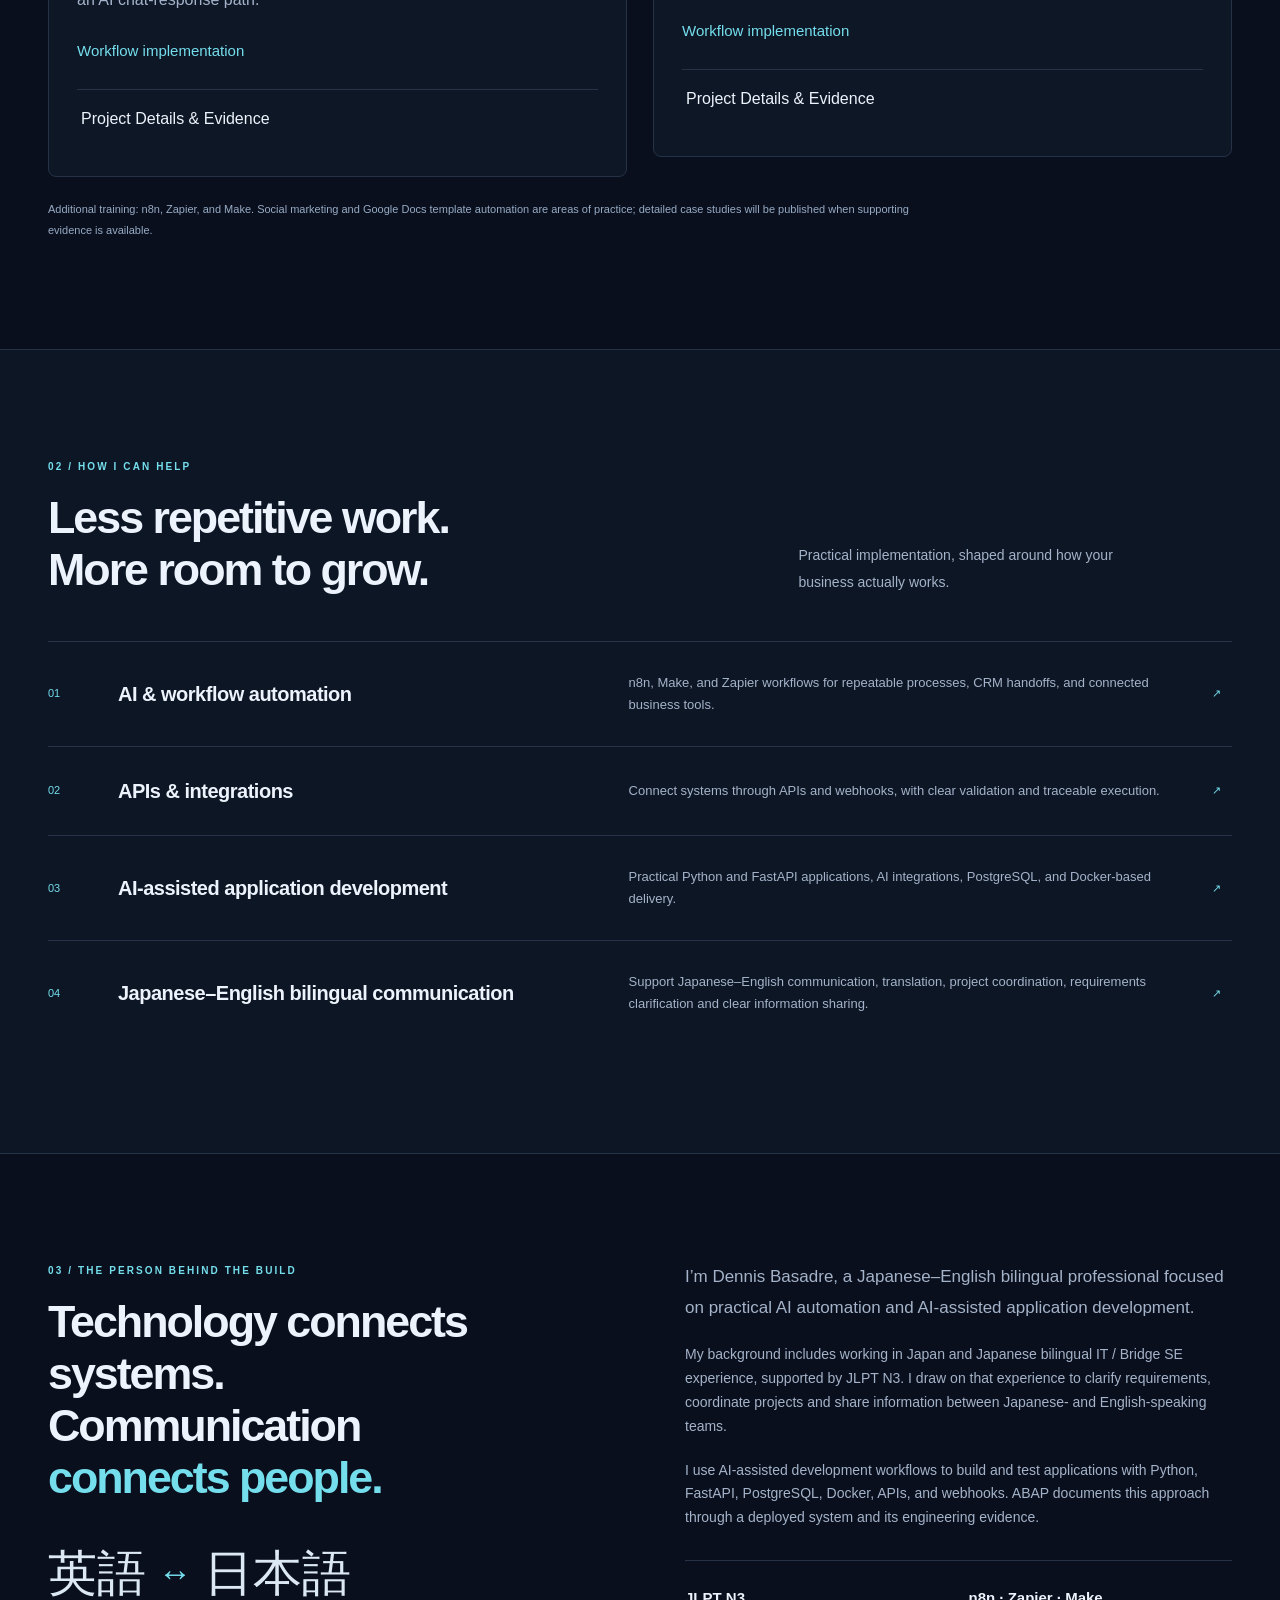
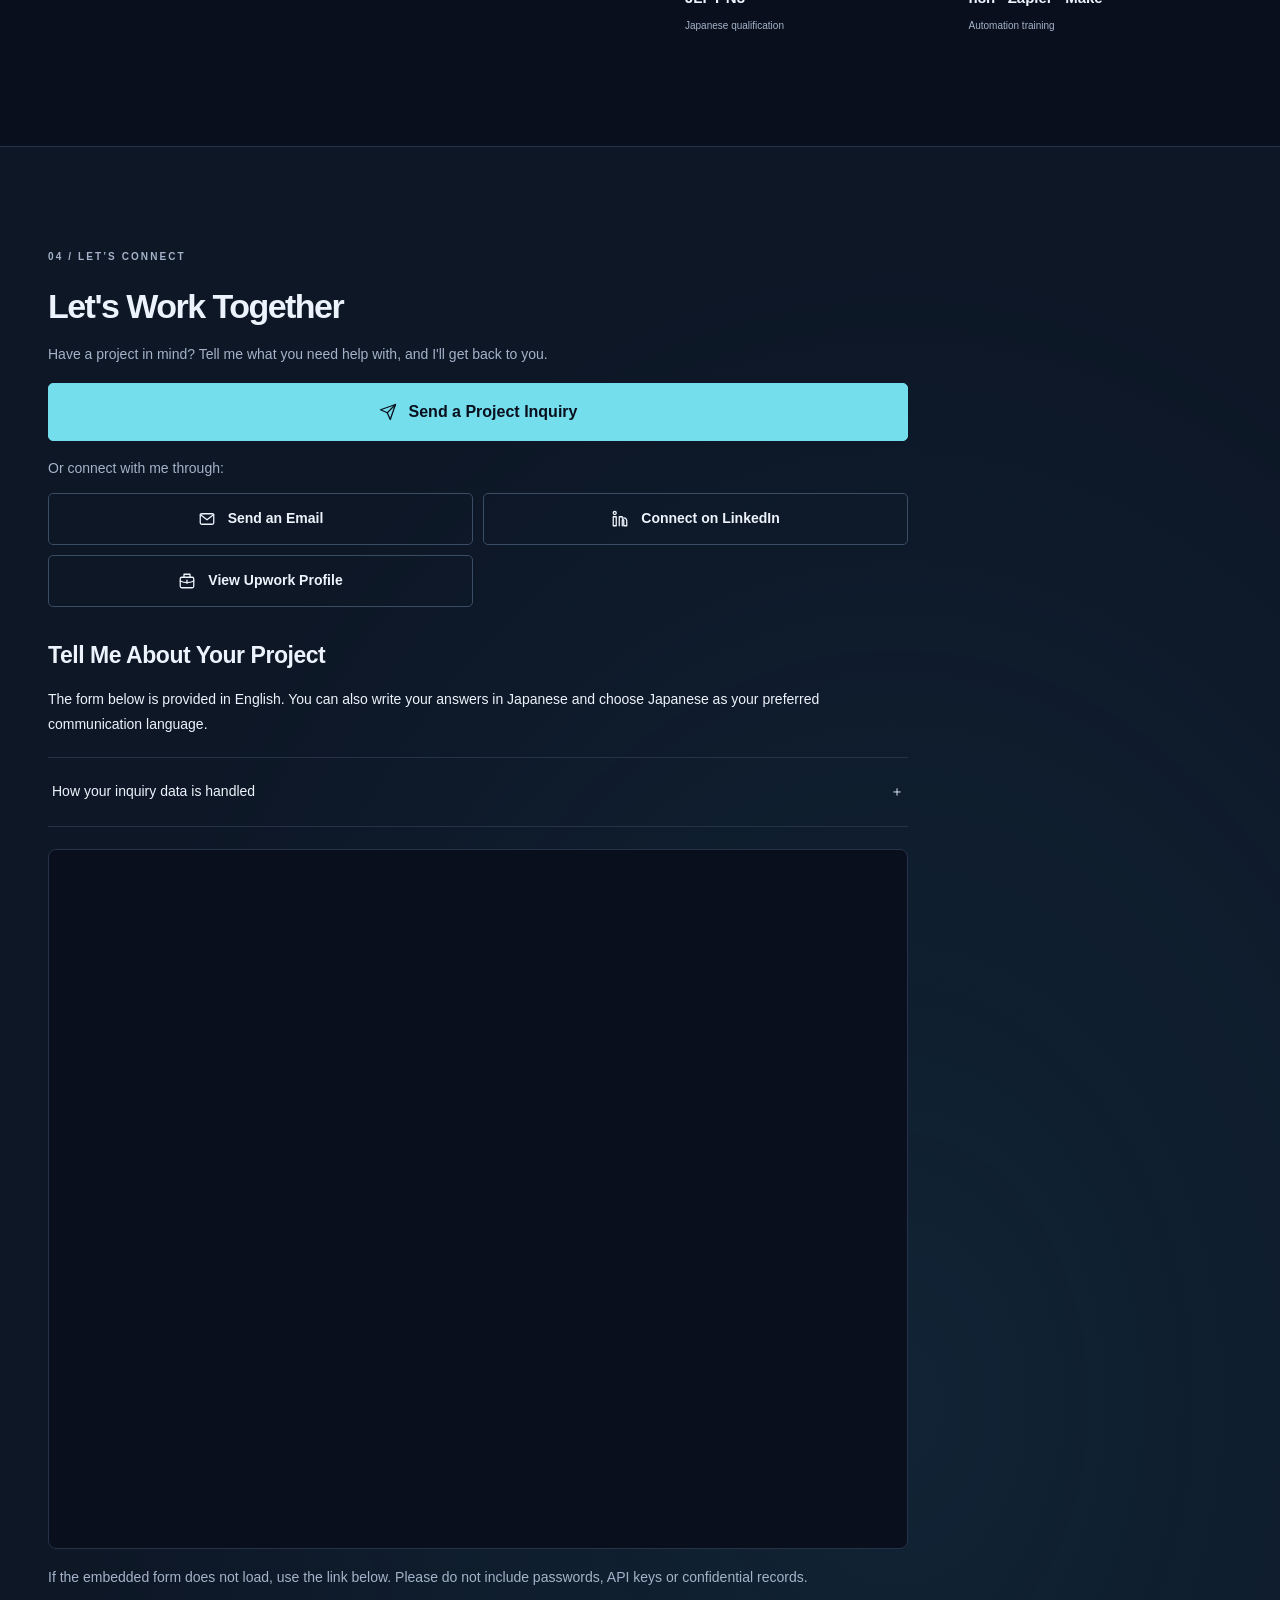
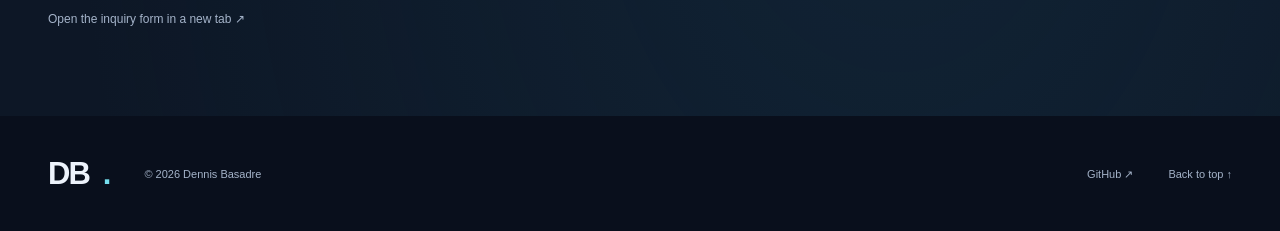
==== commit 6cbd0d12: "Add bilingual Balay Bellai web project case study" ====
--- a/index.html
+++ b/index.html
@@ -1,10 +1,11 @@
-<!doctype html><html lang="en"><head><meta charset="utf-8"><meta name="viewport" content="width=device-width,initial-scale=1"><title>Dennis Basadre — Japanese Bilingual & AI Automation</title><meta name="description" content="Japanese bilingual professional building practical AI applications, workflow automations and secure business integrations. Explore ABAP and selected automation projects."><meta name="theme-color" content="#090f1c"><link rel="canonical" href="https://dennisbasadre.com/"><link rel="alternate" hreflang="en" href="https://dennisbasadre.com/"><link rel="alternate" hreflang="ja" href="https://dennisbasadre.com/ja/"><link rel="alternate" hreflang="x-default" href="https://dennisbasadre.com/"><meta property="og:title" content="Dennis Basadre — Japanese Bilingual & AI Automation"><meta property="og:description" content="Japanese bilingual professional building practical AI applications, workflow automations and secure business integrations. Explore ABAP and selected automation projects."><meta property="og:type" content="website"><meta property="og:url" content="https://dennisbasadre.com/"><meta property="og:locale" content="en_US"><meta property="og:image" content="https://dennisbasadre.com/assets/social.png"><meta name="twitter:card" content="summary_large_image"><link rel="icon" href="favicon.svg"><script src="theme-init.c12ee86c482d.js"></script><link rel="stylesheet" href="styles.e22f2861ec22.css"><link rel="stylesheet" href="contact-layout.css"><script src="automation-gallery.cc1d3f5aa731.js" defer></script><script src="script.309447084f2a.js" defer></script></head><body>
+<!doctype html><html lang="en"><head><meta charset="utf-8"><meta name="viewport" content="width=device-width,initial-scale=1"><title>Dennis Basadre — Japanese Bilingual & AI Automation</title><meta name="description" content="Japanese bilingual professional building practical AI applications, workflow automations and secure business integrations. Explore ABAP and selected automation projects."><meta name="theme-color" content="#090f1c"><link rel="canonical" href="https://dennisbasadre.com/"><link rel="alternate" hreflang="en" href="https://dennisbasadre.com/"><link rel="alternate" hreflang="ja" href="https://dennisbasadre.com/ja/"><link rel="alternate" hreflang="x-default" href="https://dennisbasadre.com/"><meta property="og:title" content="Dennis Basadre — Japanese Bilingual & AI Automation"><meta property="og:description" content="Japanese bilingual professional building practical AI applications, workflow automations and secure business integrations. Explore ABAP and selected automation projects."><meta property="og:type" content="website"><meta property="og:url" content="https://dennisbasadre.com/"><meta property="og:locale" content="en_US"><meta property="og:image" content="https://dennisbasadre.com/assets/social.png"><meta name="twitter:card" content="summary_large_image"><link rel="icon" href="favicon.svg"><script src="theme-init.c12ee86c482d.js"></script><link rel="stylesheet" href="styles.9c06ad44ca69.css"><link rel="stylesheet" href="contact-layout.css"><script src="automation-gallery.cc1d3f5aa731.js" defer></script><script src="script.309447084f2a.js" defer></script></head><body>
 <a class="skip" href="#main">Skip to content</a><header><div class="shell nav"><a class="brand" href="#top" aria-label="Dennis Basadre — Home"><b>DB<span>.</span></b><small>AI &amp; AUTOMATION</small></a><button class="menu" aria-expanded="false" aria-controls="navigation">Menu ☰</button><nav id="navigation" aria-label="Main navigation"><a href="#work">Work</a><a href="#services">Services</a><a href="#about">About</a><a href="#contact">Contact</a></nav><button class="theme-toggle" type="button" aria-label="Light mode" aria-pressed="false" hidden><svg class="theme-sun" viewBox="0 0 24 24" fill="none" stroke="currentColor" stroke-width="1.7" stroke-linecap="round" aria-hidden="true" focusable="false"><circle cx="12" cy="12" r="4"/><path d="M12 2v2m0 16v2M2 12h2m16 0h2M5 5l1.5 1.5m11 11L19 19M5 19l1.5-1.5m11-11L19 5"/></svg><svg class="theme-moon" viewBox="0 0 24 24" fill="none" stroke="currentColor" stroke-width="1.7" stroke-linecap="round" stroke-linejoin="round" aria-hidden="true" focusable="false"><path d="M20.5 14.5A9 9 0 0 1 9.5 3.5a9 9 0 1 0 11 11Z"/></svg></button><div class="language" aria-label="Language"><a lang="en" data-language="en" aria-current="page" href="./">EN</a><span>/</span><a lang="ja" data-language="ja"  href="ja/">日本語</a></div></div></header>
 <main id="main"><section class="hero shell" id="top"><div class="hero-copy"><p class="eyebrow"><span class="dot"></span> HUMAN CONNECTION. INTELLIGENT SYSTEMS.</p><div class="hero-profile"><img class="profile-photo" src="assets/dennis-portrait.c31bb379e9b0.png" width="707" height="627" alt="Portrait of Dennis Basadre" decoding="async"><div><p class="profile-name">Dennis Basadre</p><p class="identity"><span class="role-item"><span class="role-dot" aria-hidden="true"></span><span>Japanese–English Bilingual</span></span> <span class="role-item"><span class="role-dot" aria-hidden="true"></span><span>AI Automation Specialist</span></span> <span class="role-item"><span class="role-dot" aria-hidden="true"></span><span>AI-assisted Web &amp; App Builder</span></span></p></div></div><h1>Building smarter<br>businesses through<br><em>AI & automation.</em></h1><p class="lede">I connect business systems, automate repetitive work, and build practical AI-assisted applications. Bridging technology and people, in English and Japanese.</p><div class="actions"><a class="button primary" href="#work">View my work ↓</a><a class="button quiet" href="#contact">Contact me ↗</a></div><div class="social"><a class="" href="https://github.com/Denxell17" target="_blank" rel="noopener noreferrer">GitHub <span aria-hidden="true">↗</span></a><a class="" href="https://www.upwork.com/freelancers/~018e55b8cb4f803cf1" target="_blank" rel="noopener noreferrer">Upwork <span aria-hidden="true">↗</span></a><a class="" href="https://www.linkedin.com/in/dennis-bernard-basadre-949508235" target="_blank" rel="noopener noreferrer">LinkedIn <span aria-hidden="true">↗</span></a></div></div>
 <div class="hero-art"><div class="art-label"><span>FEATURED BUILD / 001</span><span class="dot"></span></div><div class="orbit" aria-hidden="true"><span class="orbit-tag">EN ⇄ 日本語</span><span class="orbit-tag second">WORKFLOW → VALUE</span><div class="core">ABAP<span>BUSINESS, CONNECTED.</span></div></div><div class="hero-screen"><div class="window-bar"><span>● ● ●</span><span>AI Business Automation Platform</span><span>↗</span></div><a class="hero-enlarge" href="assets/abap-dashboard-current-en.webp" data-image-viewer aria-label="Enlarge ABAP dashboard screenshot"><img src="assets/abap-dashboard-current-en.webp" width="1424" height="1105" alt="ABAP dashboard with synthetic demonstration records" fetchpriority="high"><span class="enlarge-hint" aria-hidden="true">Enlarge screenshot ↗</span></a></div><div class="art-bottom"><span>Python / FastAPI / PostgreSQL</span><span>v1.0.0</span></div></div></section>
 <div class="stack-strip"><div class="shell"><span>THE PRACTICAL TOOLKIT</span><strong>n8n</strong><strong>Make</strong><strong>Zapier</strong><strong>Python</strong><strong>FastAPI</strong><strong>Docker</strong></div></div>
 <section class="section shell" id="work"><div class="section-head"><div><p class="eyebrow">01 / SELECTED WORK</p><h2>Built to solve.<br>Ready to show.</h2></div><p>A deployed business application and focused automation projects. Real work, with clear evidence and honest boundaries.</p></div>
 <article class="flagship" id="abap"><div class="flagship-copy"><p class="eyebrow">FLAGSHIP PROJECT <span class="badge">v1.0.0</span></p><h3>AI Business<br>Automation Platform<span class="muted"> / ABAP</span></h3><p>One protected workspace for customer relationships, invoices, employees, and repeatable business workflows. A real, deployed application built with AI-assisted development.</p><div class="tags"><span>Python / FastAPI</span><span>PostgreSQL</span><span>Docker</span><span>EN / 日本語</span></div><div class="actions"><a class="button primary" href="https://abap.dennisbasadre.com/" target="_blank" rel="noopener noreferrer">Explore project <span aria-hidden="true">↗</span></a><a class="text-link" href="https://github.com/Denxell17/AI-Business-Automation-Platform" target="_blank" rel="noopener noreferrer">Source code <span aria-hidden="true">↗</span></a></div></div><a class="product-shot" href="assets/abap-dashboard-current-en.webp"><img loading="lazy" src="assets/abap-dashboard-current-en.webp" width="1424" height="1105" alt="Open full-size ABAP dashboard screenshot"></a></article>
-<details class="case-study"><summary>Inside ABAP — the case study <span>＋</span></summary><div class="case-content"><div class="three-col"><div><h4>Problem</h4><p>Business records and repeatable processes become difficult to manage across disconnected tools.</p></div><div><h4>Approach</h4><p>CRM, employee management, invoicing, protected documents, workflow scheduling and execution tracking in one authenticated application.</p></div><div><h4>Evidence &amp; scope</h4><p>A deployed application supported by synthetic-data demonstrations, isolated tests of signed n8n integration, and documented backup and recovery checks. This case study presents application capabilities and test evidence rather than commercial client results.</p></div></div><h4>My role</h4><p>I built ABAP using AI-assisted development, combining business requirements, application features, and workflow integration in one project. My work included configuring and testing the application, preparing synthetic-data demonstrations, and documenting deployment, signed n8n integration tests, and backup and recovery procedures.</p><div class="architecture" aria-label="ABAP architecture"><span>Authenticated browser</span><b>→</b><span>FastAPI + business services</span><b>→</b><span>PostgreSQL</span><span>Background worker</span><b>→</b><span>Signed webhooks</span><b>→</b><span>n8n</span></div><p class="note">Architecture overview; it does not imply an active production n8n connection. The Advanced AI Assistant offers selectable models and safe synthetic demonstrations. It does not provide unrestricted free-form chat, live business-record access, or AI-initiated business actions.</p><p>Operational foundations: HTTPS, access controls, monitoring, encrypted backups, and verified recovery procedures.</p><div class="gallery"><figure class="assistant-shot"><a href="assets/abap-ai-assistant-demo.78669ae2c72f.webp" data-image-viewer><img loading="lazy" decoding="async" src="assets/abap-ai-assistant-demo.78669ae2c72f.webp" width="1585" height="991" alt="ABAP Advanced AI Assistant with model and language selection and a recorded public-information response"></a><figcaption>Advanced AI Assistant / recorded public-information demo. Account label anonymized as Demo Portfolio. Generated response text is illustrative, not independent verification of its claims.</figcaption></figure><figure><a href="assets/abap-crm-current-en.webp"><img loading="lazy" src="assets/abap-crm-current-en.webp" width="1440" height="1000" alt="CRM lead management / Searchable contact and company records with lead stages, using fictional data."></a><figcaption>CRM lead management / Searchable contact and company records with lead stages, using fictional data.</figcaption></figure><figure><a href="assets/abap-invoice-current-en.webp"><img loading="lazy" src="assets/abap-invoice-current-en.webp" width="1424" height="1512" alt="Invoice detail / Customer, due date, line items, status controls, and a protected-document link, using synthetic amounts."></a><figcaption>Invoice detail / Customer, due date, line items, status controls, and a protected-document link, using synthetic amounts.</figcaption></figure><figure><a href="assets/abap-workflow-current-en.webp"><img loading="lazy" src="assets/abap-workflow-current-en.webp" width="1424" height="1710" alt="Workflow tracking / Ordered tasks and a started manual demonstration run; n8n dispatch is disabled in this capture."></a><figcaption>Workflow tracking / Ordered tasks and a started manual demonstration run; n8n dispatch is disabled in this capture.</figcaption></figure><figure><a href="assets/abap-dashboard-current-ja.webp"><img loading="lazy" src="assets/abap-dashboard-current-ja.webp" width="1424" height="1105" alt="Japanese dashboard / Localized navigation, activity summaries, and quick actions, with synthetic business records in English."></a><figcaption>Japanese dashboard / Localized navigation, activity summaries, and quick actions, with synthetic business records in English.</figcaption></figure><figure><a href="assets/abap-dashboard-light-summary-en.jpg" data-image-viewer><img loading="lazy" decoding="async" src="assets/abap-dashboard-light-summary-en.jpg" width="1424" height="1105" alt="ABAP light-theme dashboard in an isolated synthetic-data demo, with the fictional PortfolioAdmin account and complete dashboard panels"></a><figcaption>Light-theme dashboard / Isolated demonstration with synthetic records and the fictional PortfolioAdmin account; captured at a 1440 × 1000 browser viewport.</figcaption></figure><figure><a href="assets/abap-dashboard-mobile-en.webp" data-image-viewer><img loading="lazy" decoding="async" src="assets/abap-dashboard-mobile-en.webp" width="375" height="2567" alt="ABAP dashboard in a narrow English browser viewport with vertically stacked summary cards and quick actions"></a><figcaption>Mobile dashboard / Vertically stacked summary cards and quick actions, captured at a 390 × 844 browser viewport with synthetic data. Select to enlarge.</figcaption></figure></div><p class="note">Core application captures: November 3, 2026, using synthetic data in an isolated local environment. AI Assistant: November 5 recorded public-information demo; generated text is illustrative. Light-theme dashboard: November 6 capture from the existing isolated demonstration environment, using synthetic records and the fictional PortfolioAdmin account. Select an image to view it at full size.</p></div></details><h3 class="automation-heading" id="automation-projects-title">More Automation Projects</h3><!-- automation-gallery:start --><div class="project-grid" role="group" aria-labelledby="automation-projects-title" data-automation-gallery data-asset-prefix=""><article class="project" id="automation-job-search-resume"><a href="assets/automation/job-search-resume/overview-v1.webp" data-image-viewer><img src="assets/automation/job-search-resume/overview-v1.webp" alt="Conceptual illustration: AI Job Search &amp; Resume Workflow" width="1448" height="1086" loading="lazy" decoding="async"></a><p class="thumbnail-caption">Conceptual overview illustration.</p><div class="project-body"><p class="eyebrow">n8n / Slack / Job Search API / AI models / Google Drive / Google Docs / Gmail</p><h4>AI Job Search &amp; Resume Workflow</h4><p>A workflow connecting Slack job requests, job search, AI-assisted resume preparation and document handling.</p><p class="project-evidence-status">Workflow implementation</p><details><summary>Project Details &amp; Evidence</summary><div class="automation-detail"><h5>Problem</h5><p>Searching job listings and adapting a resume involves repeated checks, document updates and notifications.</p><h5>Approach</h5><p>Connect Slack requests to job retrieval, AI-assisted resume preparation, document updates, Gmail drafts and Slack notifications in one workflow.</p><h5>Workflow</h5><p>Slack request → validate query → job API → process results → AI resume preparation → Drive/Docs → Gmail draft and Slack notification.</p><h5>Expected Business Outcomes</h5><p class="expected-outcomes-note">Potential benefits of the design, not measured results.</p><p>For job seekers, career-support teams, and recruitment administrators, the workflow is designed to reduce repeated job-listing checks, resume-document preparation, and status messages. Connecting requests, document steps, drafts, and notifications could save administrative time and keep application materials and follow-up information more consistent and organized.</p><h5>Evidence &amp; scope</h5><p>The n8n editor demonstrates connected job-search, AI-assisted resume preparation, document and notification steps. Evidence covers workflow design; generated documents and notification delivery remain outside the demonstrated scope.</p><div class="automation-evidence"><figure><a href="assets/automation/job-search-resume/workflow-editor-v1.webp" data-image-viewer><img src="assets/automation/job-search-resume/workflow-editor-v1.webp" alt="n8n editor showing job-search, resume, document and notification steps" width="1917" height="869" loading="lazy" decoding="async"></a><figcaption>Workflow editor — n8n workflow editor — Connected job-search, resume, document and notification steps.</figcaption></figure></div></div></details></div></article><article class="project" id="automation-gmail-attachment-organizer"><a href="assets/automation/gmail-attachment-organizer/overview-v1.webp" data-image-viewer><img src="assets/automation/gmail-attachment-organizer/overview-v1.webp" alt="Conceptual illustration: AI Gmail Attachment Organizer" width="1448" height="1086" loading="lazy" decoding="async"></a><p class="thumbnail-caption">Conceptual overview illustration.</p><div class="project-body"><p class="eyebrow">Make / Gmail / AI / Google Drive / Google Sheets</p><h4>AI Gmail Attachment Organizer</h4><p>An attachment-processing scenario connecting Gmail, AI-assisted file naming, Drive storage and a Sheets log.</p><p class="project-evidence-status">Workflow implementation</p><details><summary>Project Details &amp; Evidence</summary><div class="automation-detail"><h5>Problem</h5><p>Manually saving, naming and logging email attachments creates repetitive work.</p><h5>Approach</h5><p>Connect Gmail attachments to AI-assisted file naming, Google Drive storage and a Google Sheets log, with a notification step.</p><h5>Workflow</h5><p>Watch emails → list attachments → upload for analysis → generate filename → upload to Drive → log in Sheets → email notification.</p><h5>Expected Business Outcomes</h5><p class="expected-outcomes-note">Potential benefits of the design, not measured results.</p><p>For small businesses and operations or administration teams handling email attachments, the scenario is designed to reduce manual downloads, file naming, Drive filing, and Sheets data entry. Consistent naming and a centralized tracking log could save document-processing time, reduce filing errors, and make files easier to find and review.</p><h5>Evidence &amp; scope</h5><p>The Make editor shows the attachment-processing sequence and per-module operation indicators, from Gmail intake to file naming, Drive storage and Sheets logging. Scheduling is disabled in this capture; evidence covers the configured scenario rather than confirmed downstream outputs.</p><div class="automation-evidence"><figure><a href="assets/automation/gmail-attachment-organizer/scenario-editor-v1.webp" data-image-viewer><img src="assets/automation/gmail-attachment-organizer/scenario-editor-v1.webp" alt="Make attachment-processing scenario with module operation indicators" width="1820" height="707" loading="lazy" decoding="async"></a><figcaption>Workflow editor — Make scenario — Attachment-processing modules with operation indicators and the disabled schedule control visible.</figcaption></figure></div></div></details></div></article><article class="project" id="automation-content-repurposing"><a href="assets/automation/content-repurposing/overview-v1.webp" data-image-viewer><img src="assets/automation/content-repurposing/overview-v1.webp" alt="Conceptual illustration: AI Content Repurposing Workflow" width="1536" height="1024" loading="lazy" decoding="async"></a><p class="thumbnail-caption">Conceptual overview illustration.</p><div class="project-body"><p class="eyebrow">Zapier / Google Drive / AI by Zapier / Looping / Paths / Facebook Pages / LinkedIn / Instagram for Business</p><h4>AI Content Repurposing Workflow</h4><p>A Drive-triggered content workflow with AI preparation, conditional social publishing paths and a captured successful-run view.</p><p class="project-evidence-status">Recorded successful run</p><details><summary>Project Details &amp; Evidence</summary><div class="automation-detail"><h5>Problem</h5><p>Adapting source content for different channels involves transcription, content preparation and repeated publishing steps.</p><h5>Approach</h5><p>Connect incoming Drive files to AI transcription and content preparation, then route them through conditional social publishing paths.</p><h5>Workflow</h5><p>New Drive file → filter → AI transcription/content preparation → loop → conditional paths → configured Facebook, LinkedIn and Instagram actions. The recorded run completed one path and skipped the alternative.</p><h5>Expected Business Outcomes</h5><p class="expected-outcomes-note">Potential benefits of the design, not measured results.</p><p>For small marketing teams and content creators, the workflow is designed to reduce repetitive copying, channel-specific draft preparation, and publishing handoffs. Reusing source content through structured preparation and routing could save coordination time and improve consistency across channels. Editorial review and publication checks remain necessary.</p><h5>Evidence &amp; scope</h5><p>Zapier editor views demonstrate file intake, AI content preparation and conditional social publishing paths. A recorded successful run shows one branch completed and the alternative skipped. Evidence is limited to that recorded path; public post contents and business outcomes are outside this case study.</p><div class="automation-evidence"><figure><a href="assets/automation/content-repurposing/workflow-start-v1.webp" data-image-viewer><img src="assets/automation/content-repurposing/workflow-start-v1.webp" alt="Zapier file intake, filtering, AI preparation and loop steps" width="1906" height="747" loading="lazy" decoding="async"></a><figcaption>Workflow editor — Zapier workflow — File intake, filtering, AI preparation and loop configuration.</figcaption></figure><figure><a href="assets/automation/content-repurposing/workflow-social-paths-v1.webp" data-image-viewer><img src="assets/automation/content-repurposing/workflow-social-paths-v1.webp" alt="Zapier paths with configured social publishing actions" width="1907" height="747" loading="lazy" decoding="async"></a><figcaption>Workflow editor — Conditional paths — Configured Facebook Pages, LinkedIn and Instagram actions.</figcaption></figure><figure><a href="assets/automation/content-repurposing/workflow-overview-v1.webp" data-image-viewer><img src="assets/automation/content-repurposing/workflow-overview-v1.webp" alt="Full content repurposing workflow editor overview" width="650" height="751" loading="lazy" decoding="async"></a><figcaption>Workflow editor — Full workflow design — Upstream processing and conditional publishing paths.</figcaption></figure><figure><a href="assets/automation/content-repurposing/recorded-run-v1.webp" data-image-viewer><img src="assets/automation/content-repurposing/recorded-run-v1.webp" alt="Recorded Zapier run showing a successful branch and a skipped alternative" width="372" height="660" loading="lazy" decoding="async"></a><figcaption>Execution evidence — Recorded successful run — One branch completed; the alternative was skipped.</figcaption></figure></div></div></details></div></article><article class="project" id="automation-lead-enrichment"><a href="assets/automation/lead-enrichment/overview-v1.webp" data-image-viewer><img src="assets/automation/lead-enrichment/overview-v1.webp" alt="Conceptual illustration: AI Lead Enrichment &amp; Priority Routing" width="1448" height="1086" loading="lazy" decoding="async"></a><p class="thumbnail-caption">Conceptual overview illustration.</p><div class="project-body"><p class="eyebrow">Zapier / Webhooks / Formatter / Apollo / Paths / Google Sheets / Slack / AI by Zapier / Gmail</p><h4>AI Lead Enrichment &amp; Priority Routing</h4><p>A lead-processing workflow connecting Apollo enrichment with priority-based routing, records, notifications and an AI draft step.</p><p class="project-evidence-status">Workflow implementation</p><details><summary>Project Details &amp; Evidence</summary><div class="automation-detail"><h5>Problem</h5><p>Incoming leads need context and routing before the next follow-up step can be organized.</p><h5>Approach</h5><p>Combine incoming lead data with Apollo enrichment, then use priority-based paths for records, notifications and AI-assisted draft preparation.</p><h5>Workflow</h5><p>Incoming lead → format company URL → enrichment → priority paths → record/notify/draft actions as configured.</p><h5>Expected Business Outcomes</h5><p class="expected-outcomes-note">Potential benefits of the design, not measured results.</p><p>For sales operations and small business-development teams, the workflow is designed to reduce manual lead lookups, repeated record entry, priority sorting, and follow-up draft preparation. Structured enrichment and routing could save research time, keep handoffs organized, and improve record consistency. Retrieved information and AI drafts still need review.</p><h5>Evidence &amp; scope</h5><p>The Zapier editor shows Apollo enrichment, priority-based paths and configured record, notification and AI-draft actions, with an in-use version visible. Evidence covers the workflow configuration; numeric lead scoring, enrichment accuracy and completed outputs are outside the demonstrated scope.</p><div class="automation-evidence"><figure><a href="assets/automation/lead-enrichment/workflow-editor-v1.webp" data-image-viewer><img src="assets/automation/lead-enrichment/workflow-editor-v1.webp" alt="Zapier lead enrichment and high-low priority routing workflow" width="1917" height="757" loading="lazy" decoding="async"></a><figcaption>Workflow editor — Zapier workflow editor — Apollo enrichment and priority-based follow-up routing.</figcaption></figure></div></div></details></div></article><article class="project" id="automation-rag-chatbot-prototype"><a href="assets/automation/rag-chatbot-prototype/overview-v1.webp" data-image-viewer><img src="assets/automation/rag-chatbot-prototype/overview-v1.webp" alt="Conceptual illustration: Document-based RAG Chatbot Prototype" width="1448" height="1086" loading="lazy" decoding="async"></a><p class="thumbnail-caption">Conceptual overview illustration.</p><div class="project-body"><p class="eyebrow">n8n / Gemini / Supabase / Google Drive / Embeddings / Document indexing</p><h4>Document-based RAG Chatbot Prototype</h4><p>A workflow prototype combining document ingestion, vector retrieval and an AI chat-response path.</p><p class="project-evidence-status">Workflow implementation</p><details><summary>Project Details &amp; Evidence</summary><div class="automation-detail"><h5>Problem</h5><p>A document assistant needs a way to index source material and retrieve relevant passages for a response.</p><h5>Approach</h5><p>Prototype document ingestion and indexing from Drive, Supabase retrieval and Gemini-assisted chat responses in n8n.</p><h5>Workflow</h5><p>Document create/update/archive paths → loading and index maintenance; chat trigger → retrieval tool and Gemini model → configured response path.</p><h5>Expected Business Outcomes</h5><p class="expected-outcomes-note">Potential benefits of the design, not measured results.</p><p>For internal knowledge and support teams, the prototype explores reducing repeated document searches and manual answer preparation. A structured indexing and retrieval approach could make relevant source material easier to locate and support more consistent responses. Answer accuracy, source coverage, and access controls would need evaluation before operational use.</p><h5>Evidence &amp; scope</h5><p>This n8n prototype demonstrates document-ingestion and indexing paths, Supabase retrieval and a Gemini-assisted response configuration. It is separate from the deployed ABAP AI Assistant. Evidence covers prototype architecture, rather than completed indexing, evaluated chat answers or live business-record access.</p><div class="automation-evidence"><figure><a href="assets/automation/rag-chatbot-prototype/workflow-editor-v1.webp" data-image-viewer><img src="assets/automation/rag-chatbot-prototype/workflow-editor-v1.webp" alt="n8n prototype editor showing document indexing and retrieval-assisted chat paths" width="1907" height="780" loading="lazy" decoding="async"></a><figcaption>Workflow editor — n8n prototype editor — Document indexing and retrieval-assisted chat paths.</figcaption></figure><figure><a href="assets/automation/rag-chatbot-prototype/workflow-overview-v1.webp" data-image-viewer><img src="assets/automation/rag-chatbot-prototype/workflow-overview-v1.webp" alt="Cropped RAG prototype workflow overview" width="780" height="661" loading="lazy" decoding="async"></a><figcaption>Workflow editor — Prototype overview — An alternate view of the same document and chat architecture.</figcaption></figure></div></div></details></div></article><article class="project" id="automation-crm-follow-up"><a href="assets/automation/crm-follow-up/overview-v1.webp" data-image-viewer><img src="assets/automation/crm-follow-up/overview-v1.webp" alt="Conceptual illustration: CRM Lead Engagement &amp; Follow-Up Workflow" width="1448" height="1086" loading="lazy" decoding="async"></a><p class="thumbnail-caption">Conceptual overview illustration.</p><div class="project-body"><p class="eyebrow">Zapier / Asana / Paths / Google Drive / Gmail / Delay / Filters</p><h4>CRM Lead Engagement &amp; Follow-Up Workflow</h4><p>An Asana-triggered workflow organizing follow-up actions by lead status, with Drive and Gmail steps.</p><p class="project-evidence-status">Workflow implementation</p><details><summary>Project Details &amp; Evidence</summary><div class="automation-detail"><h5>Problem</h5><p>Lead follow-up requires different actions as a conversation moves from preparation through quoting and approval.</p><h5>Approach</h5><p>Use Asana task status to organize conditional folder and task creation, follow-up email actions, delays and checks.</p><h5>Workflow</h5><p>Asana task update → status paths → configured Drive/Asana/Gmail actions, with delays and filters in selected paths.</p><h5>Expected Business Outcomes</h5><p class="expected-outcomes-note">Potential benefits of the design, not measured results.</p><p>For small sales and client-service teams, the workflow is designed to reduce repeated status checks, folder and task setup, and follow-up email preparation. Status-based paths, delays, and filters could save coordination time, keep next steps organized, and make follow-up more consistent. Warning indicators and branch behavior need validation before operational use.</p><h5>Evidence &amp; scope</h5><p>The Zapier editor views show status-based CRM follow-up paths using Asana, Drive, Gmail, delays and filters. Original warning/step indicators remain visible and their cause is undiagnosed. Evidence covers configuration; paid/closed is a route label, not a verified payment or completed client outcome.</p><div class="automation-evidence"><figure><a href="assets/automation/crm-follow-up/workflow-v1.webp" data-image-viewer><img src="assets/automation/crm-follow-up/workflow-v1.webp" alt="Zapier CRM follow-up v1 editor with original warning indicator" width="1917" height="750" loading="lazy" decoding="async"></a><figcaption>Workflow editor — Version 1 — Status-based follow-up paths with the original warning/step indicator visible.</figcaption></figure><figure><a href="assets/automation/crm-follow-up/workflow-v1-alternate.webp" data-image-viewer><img src="assets/automation/crm-follow-up/workflow-v1-alternate.webp" alt="Alternate v1 follow-up workflow editor view" width="1912" height="745" loading="lazy" decoding="async"></a><figcaption>Workflow editor — Version 1 detail — An alternate view of the same follow-up configuration.</figcaption></figure><figure><a href="assets/automation/crm-follow-up/workflow-v2.webp" data-image-viewer><img src="assets/automation/crm-follow-up/workflow-v2.webp" alt="Zapier CRM follow-up v2 editor with original warning indicator" width="1907" height="757" loading="lazy" decoding="async"></a><figcaption>Workflow editor — Version 2 — Workflow configuration with the original warning/step indicator visible.</figcaption></figure></div></div></details></div></article></div><!-- automation-gallery:end --><p class="note coverage">Additional training: n8n, Zapier, and Make. Social marketing and Google Docs template automation are areas of practice; detailed case studies will be published when supporting evidence is available.</p></section>
+<details class="case-study"><summary>Inside ABAP — the case study <span>＋</span></summary><div class="case-content"><div class="three-col"><div><h4>Problem</h4><p>Business records and repeatable processes become difficult to manage across disconnected tools.</p></div><div><h4>Approach</h4><p>CRM, employee management, invoicing, protected documents, workflow scheduling and execution tracking in one authenticated application.</p></div><div><h4>Evidence &amp; scope</h4><p>A deployed application supported by synthetic-data demonstrations, isolated tests of signed n8n integration, and documented backup and recovery checks. This case study presents application capabilities and test evidence rather than commercial client results.</p></div></div><h4>My role</h4><p>I built ABAP using AI-assisted development, combining business requirements, application features, and workflow integration in one project. My work included configuring and testing the application, preparing synthetic-data demonstrations, and documenting deployment, signed n8n integration tests, and backup and recovery procedures.</p><div class="architecture" aria-label="ABAP architecture"><span>Authenticated browser</span><b>→</b><span>FastAPI + business services</span><b>→</b><span>PostgreSQL</span><span>Background worker</span><b>→</b><span>Signed webhooks</span><b>→</b><span>n8n</span></div><p class="note">Architecture overview; it does not imply an active production n8n connection. The Advanced AI Assistant offers selectable models and safe synthetic demonstrations. It does not provide unrestricted free-form chat, live business-record access, or AI-initiated business actions.</p><p>Operational foundations: HTTPS, access controls, monitoring, encrypted backups, and verified recovery procedures.</p><div class="gallery"><figure class="assistant-shot"><a href="assets/abap-ai-assistant-demo.78669ae2c72f.webp" data-image-viewer><img loading="lazy" decoding="async" src="assets/abap-ai-assistant-demo.78669ae2c72f.webp" width="1585" height="991" alt="ABAP Advanced AI Assistant with model and language selection and a recorded public-information response"></a><figcaption>Advanced AI Assistant / recorded public-information demo. Account label anonymized as Demo Portfolio. Generated response text is illustrative, not independent verification of its claims.</figcaption></figure><figure><a href="assets/abap-crm-current-en.webp"><img loading="lazy" src="assets/abap-crm-current-en.webp" width="1440" height="1000" alt="CRM lead management / Searchable contact and company records with lead stages, using fictional data."></a><figcaption>CRM lead management / Searchable contact and company records with lead stages, using fictional data.</figcaption></figure><figure><a href="assets/abap-invoice-current-en.webp"><img loading="lazy" src="assets/abap-invoice-current-en.webp" width="1424" height="1512" alt="Invoice detail / Customer, due date, line items, status controls, and a protected-document link, using synthetic amounts."></a><figcaption>Invoice detail / Customer, due date, line items, status controls, and a protected-document link, using synthetic amounts.</figcaption></figure><figure><a href="assets/abap-workflow-current-en.webp"><img loading="lazy" src="assets/abap-workflow-current-en.webp" width="1424" height="1710" alt="Workflow tracking / Ordered tasks and a started manual demonstration run; n8n dispatch is disabled in this capture."></a><figcaption>Workflow tracking / Ordered tasks and a started manual demonstration run; n8n dispatch is disabled in this capture.</figcaption></figure><figure><a href="assets/abap-dashboard-current-ja.webp"><img loading="lazy" src="assets/abap-dashboard-current-ja.webp" width="1424" height="1105" alt="Japanese dashboard / Localized navigation, activity summaries, and quick actions, with synthetic business records in English."></a><figcaption>Japanese dashboard / Localized navigation, activity summaries, and quick actions, with synthetic business records in English.</figcaption></figure><figure><a href="assets/abap-dashboard-light-summary-en.jpg" data-image-viewer><img loading="lazy" decoding="async" src="assets/abap-dashboard-light-summary-en.jpg" width="1424" height="1105" alt="ABAP light-theme dashboard in an isolated synthetic-data demo, with the fictional PortfolioAdmin account and complete dashboard panels"></a><figcaption>Light-theme dashboard / Isolated demonstration with synthetic records and the fictional PortfolioAdmin account; captured at a 1440 × 1000 browser viewport.</figcaption></figure><figure><a href="assets/abap-dashboard-mobile-en.webp" data-image-viewer><img loading="lazy" decoding="async" src="assets/abap-dashboard-mobile-en.webp" width="375" height="2567" alt="ABAP dashboard in a narrow English browser viewport with vertically stacked summary cards and quick actions"></a><figcaption>Mobile dashboard / Vertically stacked summary cards and quick actions, captured at a 390 × 844 browser viewport with synthetic data. Select to enlarge.</figcaption></figure></div><p class="note">Core application captures: November 3, 2026, using synthetic data in an isolated local environment. AI Assistant: November 5 recorded public-information demo; generated text is illustrative. Light-theme dashboard: November 6 capture from the existing isolated demonstration environment, using synthetic records and the fictional PortfolioAdmin account. Select an image to view it at full size.</p></div></details><section class="web-projects" aria-labelledby="web-projects-title"><h3 class="automation-heading" id="web-projects-title">Web Projects</h3><article class="project web-project" id="balay-bellai"><a href="assets/balay-bellai-desktop.jpg" data-image-viewer><img src="assets/balay-bellai-desktop.jpg" width="1265" height="712" alt="Balay Bellai public homepage on desktop, showing its warm off-white layout and authentic property photography" loading="lazy" decoding="async"></a><div class="project-body"><p class="eyebrow">RESPONSIVE HOSPITALITY WEBSITE</p><h4>Balay Bellai Staycation</h4><p>A warm, photo-led staycation website that brings property information, amenities, and a host-reviewed booking-request flow into one place.</p><div class="tags"><span>HTML / CSS / JavaScript</span><span>Cloudflare Pages</span><span>Pages Functions / D1</span></div><div class="actions"><a class="button primary" href="https://balay-bellai.pages.dev/" target="_blank" rel="noopener noreferrer">Visit website <span aria-hidden="true">↗</span></a></div><p class="note">Live website · Genuine public-page screenshot</p></div></article><details class="case-study web-case-study"><summary>Inside Balay Bellai — the case study <span aria-hidden="true">＋</span></summary><div class="case-content"><h4>Purpose</h4><p>Give prospective guests a clear view of the property and a straightforward way to explore dates and request a stay, while keeping final booking decisions with the host.</p><h4>My role</h4><p>I built the website using AI-assisted development, shaping the page layout, organizing authentic property photographs, implementing the public pages and booking-request interface, and checking responsive behavior.</p><h4>Public website features</h4><p>Responsive desktop and mobile layouts; a categorized gallery of 18 property photographs with an enlarged image viewer; amenities and stay policies; a date-selection calendar and request form; and a Facebook contact link. The site states that requests do not automatically reserve the property: final confirmation requires owner approval and verified full payment.</p><h4>Tools & implementation</h4><p>HTML, CSS, and JavaScript on Cloudflare Pages, with Cloudflare Pages Functions and D1 used in the booking implementation. The screenshots below show the public website, not the private owner dashboard.</p><h4>Expected Business Outcomes</h4><p>For a small accommodation host, a single source for property information, photographs, policies, and request details could reduce repeated inquiries and help organize guest communication. These are intended benefits, not measured savings, booking conversions, or revenue results.</p><h4>Evidence & scope</h4><p>Genuine desktop and mobile screenshots captured from the public website on November 21, 2026. The gallery, public information, and request interface were inspected without submitting a booking. These captures demonstrate the public experience; they do not establish completed reservations, payment processing, or live Messenger AI operation.</p><div class="gallery web-evidence"><figure><a href="assets/balay-bellai-desktop.jpg" data-image-viewer><img src="assets/balay-bellai-desktop.jpg" width="1265" height="712" alt="Balay Bellai public homepage on desktop, showing its warm off-white layout and authentic property photography" loading="lazy" decoding="async"></a><figcaption>Desktop / Live public homepage with property photography and a link to explore stay dates. Select to enlarge.</figcaption></figure><figure><a href="assets/balay-bellai-mobile.jpg" data-image-viewer><img src="assets/balay-bellai-mobile.jpg" width="375" height="811" alt="Balay Bellai public homepage on mobile, with responsive navigation, property photographs, and introductory text" loading="lazy" decoding="async"></a><figcaption>Mobile / The same homepage rearranged for a narrow screen. Select to enlarge.</figcaption></figure></div></div></details></section>
+<h3 class="automation-heading" id="automation-projects-title">More Automation Projects</h3><!-- automation-gallery:start --><div class="project-grid" role="group" aria-labelledby="automation-projects-title" data-automation-gallery data-asset-prefix=""><article class="project" id="automation-job-search-resume"><a href="assets/automation/job-search-resume/overview-v1.webp" data-image-viewer><img src="assets/automation/job-search-resume/overview-v1.webp" alt="Conceptual illustration: AI Job Search &amp; Resume Workflow" width="1448" height="1086" loading="lazy" decoding="async"></a><p class="thumbnail-caption">Conceptual overview illustration.</p><div class="project-body"><p class="eyebrow">n8n / Slack / Job Search API / AI models / Google Drive / Google Docs / Gmail</p><h4>AI Job Search &amp; Resume Workflow</h4><p>A workflow connecting Slack job requests, job search, AI-assisted resume preparation and document handling.</p><p class="project-evidence-status">Workflow implementation</p><details><summary>Project Details &amp; Evidence</summary><div class="automation-detail"><h5>Problem</h5><p>Searching job listings and adapting a resume involves repeated checks, document updates and notifications.</p><h5>Approach</h5><p>Connect Slack requests to job retrieval, AI-assisted resume preparation, document updates, Gmail drafts and Slack notifications in one workflow.</p><h5>Workflow</h5><p>Slack request → validate query → job API → process results → AI resume preparation → Drive/Docs → Gmail draft and Slack notification.</p><h5>Expected Business Outcomes</h5><p class="expected-outcomes-note">Potential benefits of the design, not measured results.</p><p>For job seekers, career-support teams, and recruitment administrators, the workflow is designed to reduce repeated job-listing checks, resume-document preparation, and status messages. Connecting requests, document steps, drafts, and notifications could save administrative time and keep application materials and follow-up information more consistent and organized.</p><h5>Evidence &amp; scope</h5><p>The n8n editor demonstrates connected job-search, AI-assisted resume preparation, document and notification steps. Evidence covers workflow design; generated documents and notification delivery remain outside the demonstrated scope.</p><div class="automation-evidence"><figure><a href="assets/automation/job-search-resume/workflow-editor-v1.webp" data-image-viewer><img src="assets/automation/job-search-resume/workflow-editor-v1.webp" alt="n8n editor showing job-search, resume, document and notification steps" width="1917" height="869" loading="lazy" decoding="async"></a><figcaption>Workflow editor — n8n workflow editor — Connected job-search, resume, document and notification steps.</figcaption></figure></div></div></details></div></article><article class="project" id="automation-gmail-attachment-organizer"><a href="assets/automation/gmail-attachment-organizer/overview-v1.webp" data-image-viewer><img src="assets/automation/gmail-attachment-organizer/overview-v1.webp" alt="Conceptual illustration: AI Gmail Attachment Organizer" width="1448" height="1086" loading="lazy" decoding="async"></a><p class="thumbnail-caption">Conceptual overview illustration.</p><div class="project-body"><p class="eyebrow">Make / Gmail / AI / Google Drive / Google Sheets</p><h4>AI Gmail Attachment Organizer</h4><p>An attachment-processing scenario connecting Gmail, AI-assisted file naming, Drive storage and a Sheets log.</p><p class="project-evidence-status">Workflow implementation</p><details><summary>Project Details &amp; Evidence</summary><div class="automation-detail"><h5>Problem</h5><p>Manually saving, naming and logging email attachments creates repetitive work.</p><h5>Approach</h5><p>Connect Gmail attachments to AI-assisted file naming, Google Drive storage and a Google Sheets log, with a notification step.</p><h5>Workflow</h5><p>Watch emails → list attachments → upload for analysis → generate filename → upload to Drive → log in Sheets → email notification.</p><h5>Expected Business Outcomes</h5><p class="expected-outcomes-note">Potential benefits of the design, not measured results.</p><p>For small businesses and operations or administration teams handling email attachments, the scenario is designed to reduce manual downloads, file naming, Drive filing, and Sheets data entry. Consistent naming and a centralized tracking log could save document-processing time, reduce filing errors, and make files easier to find and review.</p><h5>Evidence &amp; scope</h5><p>The Make editor shows the attachment-processing sequence and per-module operation indicators, from Gmail intake to file naming, Drive storage and Sheets logging. Scheduling is disabled in this capture; evidence covers the configured scenario rather than confirmed downstream outputs.</p><div class="automation-evidence"><figure><a href="assets/automation/gmail-attachment-organizer/scenario-editor-v1.webp" data-image-viewer><img src="assets/automation/gmail-attachment-organizer/scenario-editor-v1.webp" alt="Make attachment-processing scenario with module operation indicators" width="1820" height="707" loading="lazy" decoding="async"></a><figcaption>Workflow editor — Make scenario — Attachment-processing modules with operation indicators and the disabled schedule control visible.</figcaption></figure></div></div></details></div></article><article class="project" id="automation-content-repurposing"><a href="assets/automation/content-repurposing/overview-v1.webp" data-image-viewer><img src="assets/automation/content-repurposing/overview-v1.webp" alt="Conceptual illustration: AI Content Repurposing Workflow" width="1536" height="1024" loading="lazy" decoding="async"></a><p class="thumbnail-caption">Conceptual overview illustration.</p><div class="project-body"><p class="eyebrow">Zapier / Google Drive / AI by Zapier / Looping / Paths / Facebook Pages / LinkedIn / Instagram for Business</p><h4>AI Content Repurposing Workflow</h4><p>A Drive-triggered content workflow with AI preparation, conditional social publishing paths and a captured successful-run view.</p><p class="project-evidence-status">Recorded successful run</p><details><summary>Project Details &amp; Evidence</summary><div class="automation-detail"><h5>Problem</h5><p>Adapting source content for different channels involves transcription, content preparation and repeated publishing steps.</p><h5>Approach</h5><p>Connect incoming Drive files to AI transcription and content preparation, then route them through conditional social publishing paths.</p><h5>Workflow</h5><p>New Drive file → filter → AI transcription/content preparation → loop → conditional paths → configured Facebook, LinkedIn and Instagram actions. The recorded run completed one path and skipped the alternative.</p><h5>Expected Business Outcomes</h5><p class="expected-outcomes-note">Potential benefits of the design, not measured results.</p><p>For small marketing teams and content creators, the workflow is designed to reduce repetitive copying, channel-specific draft preparation, and publishing handoffs. Reusing source content through structured preparation and routing could save coordination time and improve consistency across channels. Editorial review and publication checks remain necessary.</p><h5>Evidence &amp; scope</h5><p>Zapier editor views demonstrate file intake, AI content preparation and conditional social publishing paths. A recorded successful run shows one branch completed and the alternative skipped. Evidence is limited to that recorded path; public post contents and business outcomes are outside this case study.</p><div class="automation-evidence"><figure><a href="assets/automation/content-repurposing/workflow-start-v1.webp" data-image-viewer><img src="assets/automation/content-repurposing/workflow-start-v1.webp" alt="Zapier file intake, filtering, AI preparation and loop steps" width="1906" height="747" loading="lazy" decoding="async"></a><figcaption>Workflow editor — Zapier workflow — File intake, filtering, AI preparation and loop configuration.</figcaption></figure><figure><a href="assets/automation/content-repurposing/workflow-social-paths-v1.webp" data-image-viewer><img src="assets/automation/content-repurposing/workflow-social-paths-v1.webp" alt="Zapier paths with configured social publishing actions" width="1907" height="747" loading="lazy" decoding="async"></a><figcaption>Workflow editor — Conditional paths — Configured Facebook Pages, LinkedIn and Instagram actions.</figcaption></figure><figure><a href="assets/automation/content-repurposing/workflow-overview-v1.webp" data-image-viewer><img src="assets/automation/content-repurposing/workflow-overview-v1.webp" alt="Full content repurposing workflow editor overview" width="650" height="751" loading="lazy" decoding="async"></a><figcaption>Workflow editor — Full workflow design — Upstream processing and conditional publishing paths.</figcaption></figure><figure><a href="assets/automation/content-repurposing/recorded-run-v1.webp" data-image-viewer><img src="assets/automation/content-repurposing/recorded-run-v1.webp" alt="Recorded Zapier run showing a successful branch and a skipped alternative" width="372" height="660" loading="lazy" decoding="async"></a><figcaption>Execution evidence — Recorded successful run — One branch completed; the alternative was skipped.</figcaption></figure></div></div></details></div></article><article class="project" id="automation-lead-enrichment"><a href="assets/automation/lead-enrichment/overview-v1.webp" data-image-viewer><img src="assets/automation/lead-enrichment/overview-v1.webp" alt="Conceptual illustration: AI Lead Enrichment &amp; Priority Routing" width="1448" height="1086" loading="lazy" decoding="async"></a><p class="thumbnail-caption">Conceptual overview illustration.</p><div class="project-body"><p class="eyebrow">Zapier / Webhooks / Formatter / Apollo / Paths / Google Sheets / Slack / AI by Zapier / Gmail</p><h4>AI Lead Enrichment &amp; Priority Routing</h4><p>A lead-processing workflow connecting Apollo enrichment with priority-based routing, records, notifications and an AI draft step.</p><p class="project-evidence-status">Workflow implementation</p><details><summary>Project Details &amp; Evidence</summary><div class="automation-detail"><h5>Problem</h5><p>Incoming leads need context and routing before the next follow-up step can be organized.</p><h5>Approach</h5><p>Combine incoming lead data with Apollo enrichment, then use priority-based paths for records, notifications and AI-assisted draft preparation.</p><h5>Workflow</h5><p>Incoming lead → format company URL → enrichment → priority paths → record/notify/draft actions as configured.</p><h5>Expected Business Outcomes</h5><p class="expected-outcomes-note">Potential benefits of the design, not measured results.</p><p>For sales operations and small business-development teams, the workflow is designed to reduce manual lead lookups, repeated record entry, priority sorting, and follow-up draft preparation. Structured enrichment and routing could save research time, keep handoffs organized, and improve record consistency. Retrieved information and AI drafts still need review.</p><h5>Evidence &amp; scope</h5><p>The Zapier editor shows Apollo enrichment, priority-based paths and configured record, notification and AI-draft actions, with an in-use version visible. Evidence covers the workflow configuration; numeric lead scoring, enrichment accuracy and completed outputs are outside the demonstrated scope.</p><div class="automation-evidence"><figure><a href="assets/automation/lead-enrichment/workflow-editor-v1.webp" data-image-viewer><img src="assets/automation/lead-enrichment/workflow-editor-v1.webp" alt="Zapier lead enrichment and high-low priority routing workflow" width="1917" height="757" loading="lazy" decoding="async"></a><figcaption>Workflow editor — Zapier workflow editor — Apollo enrichment and priority-based follow-up routing.</figcaption></figure></div></div></details></div></article><article class="project" id="automation-rag-chatbot-prototype"><a href="assets/automation/rag-chatbot-prototype/overview-v1.webp" data-image-viewer><img src="assets/automation/rag-chatbot-prototype/overview-v1.webp" alt="Conceptual illustration: Document-based RAG Chatbot Prototype" width="1448" height="1086" loading="lazy" decoding="async"></a><p class="thumbnail-caption">Conceptual overview illustration.</p><div class="project-body"><p class="eyebrow">n8n / Gemini / Supabase / Google Drive / Embeddings / Document indexing</p><h4>Document-based RAG Chatbot Prototype</h4><p>A workflow prototype combining document ingestion, vector retrieval and an AI chat-response path.</p><p class="project-evidence-status">Workflow implementation</p><details><summary>Project Details &amp; Evidence</summary><div class="automation-detail"><h5>Problem</h5><p>A document assistant needs a way to index source material and retrieve relevant passages for a response.</p><h5>Approach</h5><p>Prototype document ingestion and indexing from Drive, Supabase retrieval and Gemini-assisted chat responses in n8n.</p><h5>Workflow</h5><p>Document create/update/archive paths → loading and index maintenance; chat trigger → retrieval tool and Gemini model → configured response path.</p><h5>Expected Business Outcomes</h5><p class="expected-outcomes-note">Potential benefits of the design, not measured results.</p><p>For internal knowledge and support teams, the prototype explores reducing repeated document searches and manual answer preparation. A structured indexing and retrieval approach could make relevant source material easier to locate and support more consistent responses. Answer accuracy, source coverage, and access controls would need evaluation before operational use.</p><h5>Evidence &amp; scope</h5><p>This n8n prototype demonstrates document-ingestion and indexing paths, Supabase retrieval and a Gemini-assisted response configuration. It is separate from the deployed ABAP AI Assistant. Evidence covers prototype architecture, rather than completed indexing, evaluated chat answers or live business-record access.</p><div class="automation-evidence"><figure><a href="assets/automation/rag-chatbot-prototype/workflow-editor-v1.webp" data-image-viewer><img src="assets/automation/rag-chatbot-prototype/workflow-editor-v1.webp" alt="n8n prototype editor showing document indexing and retrieval-assisted chat paths" width="1907" height="780" loading="lazy" decoding="async"></a><figcaption>Workflow editor — n8n prototype editor — Document indexing and retrieval-assisted chat paths.</figcaption></figure><figure><a href="assets/automation/rag-chatbot-prototype/workflow-overview-v1.webp" data-image-viewer><img src="assets/automation/rag-chatbot-prototype/workflow-overview-v1.webp" alt="Cropped RAG prototype workflow overview" width="780" height="661" loading="lazy" decoding="async"></a><figcaption>Workflow editor — Prototype overview — An alternate view of the same document and chat architecture.</figcaption></figure></div></div></details></div></article><article class="project" id="automation-crm-follow-up"><a href="assets/automation/crm-follow-up/overview-v1.webp" data-image-viewer><img src="assets/automation/crm-follow-up/overview-v1.webp" alt="Conceptual illustration: CRM Lead Engagement &amp; Follow-Up Workflow" width="1448" height="1086" loading="lazy" decoding="async"></a><p class="thumbnail-caption">Conceptual overview illustration.</p><div class="project-body"><p class="eyebrow">Zapier / Asana / Paths / Google Drive / Gmail / Delay / Filters</p><h4>CRM Lead Engagement &amp; Follow-Up Workflow</h4><p>An Asana-triggered workflow organizing follow-up actions by lead status, with Drive and Gmail steps.</p><p class="project-evidence-status">Workflow implementation</p><details><summary>Project Details &amp; Evidence</summary><div class="automation-detail"><h5>Problem</h5><p>Lead follow-up requires different actions as a conversation moves from preparation through quoting and approval.</p><h5>Approach</h5><p>Use Asana task status to organize conditional folder and task creation, follow-up email actions, delays and checks.</p><h5>Workflow</h5><p>Asana task update → status paths → configured Drive/Asana/Gmail actions, with delays and filters in selected paths.</p><h5>Expected Business Outcomes</h5><p class="expected-outcomes-note">Potential benefits of the design, not measured results.</p><p>For small sales and client-service teams, the workflow is designed to reduce repeated status checks, folder and task setup, and follow-up email preparation. Status-based paths, delays, and filters could save coordination time, keep next steps organized, and make follow-up more consistent. Warning indicators and branch behavior need validation before operational use.</p><h5>Evidence &amp; scope</h5><p>The Zapier editor views show status-based CRM follow-up paths using Asana, Drive, Gmail, delays and filters. Original warning/step indicators remain visible and their cause is undiagnosed. Evidence covers configuration; paid/closed is a route label, not a verified payment or completed client outcome.</p><div class="automation-evidence"><figure><a href="assets/automation/crm-follow-up/workflow-v1.webp" data-image-viewer><img src="assets/automation/crm-follow-up/workflow-v1.webp" alt="Zapier CRM follow-up v1 editor with original warning indicator" width="1917" height="750" loading="lazy" decoding="async"></a><figcaption>Workflow editor — Version 1 — Status-based follow-up paths with the original warning/step indicator visible.</figcaption></figure><figure><a href="assets/automation/crm-follow-up/workflow-v1-alternate.webp" data-image-viewer><img src="assets/automation/crm-follow-up/workflow-v1-alternate.webp" alt="Alternate v1 follow-up workflow editor view" width="1912" height="745" loading="lazy" decoding="async"></a><figcaption>Workflow editor — Version 1 detail — An alternate view of the same follow-up configuration.</figcaption></figure><figure><a href="assets/automation/crm-follow-up/workflow-v2.webp" data-image-viewer><img src="assets/automation/crm-follow-up/workflow-v2.webp" alt="Zapier CRM follow-up v2 editor with original warning indicator" width="1907" height="757" loading="lazy" decoding="async"></a><figcaption>Workflow editor — Version 2 — Workflow configuration with the original warning/step indicator visible.</figcaption></figure></div></div></details></div></article></div><!-- automation-gallery:end --><p class="note coverage">Additional training: n8n, Zapier, and Make. Social marketing and Google Docs template automation are areas of practice; detailed case studies will be published when supporting evidence is available.</p></section>
 <section class="services section" id="services"><div class="shell"><div class="section-head"><div><p class="eyebrow">02 / HOW I CAN HELP</p><h2>Less repetitive work.<br>More room to grow.</h2></div><p>Practical implementation, shaped around how your business actually works.</p></div><div class="service-list"><article><span>01</span><h3>AI & workflow automation</h3><p>n8n, Make, and Zapier workflows for repeatable processes, CRM handoffs, and connected business tools.</p><span aria-hidden="true">↗</span></article><article><span>02</span><h3>APIs & integrations</h3><p>Connect systems through APIs and webhooks, with clear validation and traceable execution.</p><span aria-hidden="true">↗</span></article><article><span>03</span><h3>AI-assisted application development</h3><p>Practical Python and FastAPI applications, AI integrations, PostgreSQL, and Docker-based delivery.</p><span aria-hidden="true">↗</span></article><article><span>04</span><h3>Japanese–English bilingual communication</h3><p>Support Japanese–English communication, translation, project coordination, requirements clarification and clear information sharing.</p><span aria-hidden="true">↗</span></article></div></div></section><section class="section shell about" id="about"><div><p class="eyebrow">03 / THE PERSON BEHIND THE BUILD</p><h2>Technology connects systems.<br>Communication<br><em>connects people.</em></h2><div class="bilingual-mark">英語 <span>↔</span> 日本語</div></div><div class="about-copy"><p class="lede">I’m Dennis Basadre, a Japanese–English bilingual professional focused on practical AI automation and AI-assisted application development.</p><p>My background includes working in Japan and Japanese bilingual IT / Bridge SE experience, supported by JLPT N3. I draw on that experience to clarify requirements, coordinate projects and share information between Japanese- and English-speaking teams.</p><p>I use AI-assisted development workflows to build and test applications with Python, FastAPI, PostgreSQL, Docker, APIs, and webhooks. ABAP documents this approach through a deployed system and its engineering evidence.</p><div class="qualifications"><div><strong>JLPT N3</strong><span>Japanese qualification</span></div><div><strong>n8n · Zapier · Make</strong><span>Automation training</span></div></div></div></section>
 <section class="contact" id="contact"><div class="shell contact-inner"><div class="contact-options"><p class="eyebrow">04 / LET’S CONNECT</p><h2>Let's Work Together</h2><p>Have a project in mind? Tell me what you need help with, and I'll get back to you.</p><a class="button primary contact-primary" href="#project-inquiry"><svg class="contact-icon" viewBox="0 0 24 24" fill="none" stroke="currentColor" stroke-width="1.7" stroke-linecap="round" stroke-linejoin="round" aria-hidden="true" focusable="false"><path d="m22 2-7 20-4-9-9-4 20-7Z"/><path d="M22 2 11 13"/></svg><span>Send a Project Inquiry</span></a><h3 class="contact-secondary-title">Or connect with me through:</h3><div class="contact-methods"><a class="button quiet" href="mailto:dennisbernard.basadre@gmail.com"><svg class="contact-icon" viewBox="0 0 24 24" fill="none" stroke="currentColor" stroke-width="1.7" stroke-linecap="round" stroke-linejoin="round" aria-hidden="true" focusable="false"><rect x="3" y="5" width="18" height="14" rx="2"/><path d="m3 6 9 7 9-7"/></svg><span>Send an Email</span></a><a class="button quiet" href="https://www.linkedin.com/in/dennis-bernard-basadre-949508235" target="_blank" rel="noopener noreferrer"><svg class="contact-icon" viewBox="0 0 24 24" fill="none" stroke="currentColor" stroke-width="1.7" stroke-linecap="round" stroke-linejoin="round" aria-hidden="true" focusable="false"><rect x="3" y="9" width="4" height="12"/><path d="M11 21V9h4v2a4 4 0 0 1 6 3v7h-4v-7a1 1 0 0 0-2 0v7"/><circle cx="5" cy="4" r="2"/></svg><span>Connect on LinkedIn</span></a><a class="button quiet" href="https://www.upwork.com/freelancers/~018e55b8cb4f803cf1" target="_blank" rel="noopener noreferrer"><svg class="contact-icon" viewBox="0 0 24 24" fill="none" stroke="currentColor" stroke-width="1.7" stroke-linecap="round" stroke-linejoin="round" aria-hidden="true" focusable="false"><rect x="3" y="7" width="18" height="14" rx="2"/><path d="M8 7V3h8v4M3 12a20 20 0 0 0 18 0M12 11v4"/></svg><span>View Upwork Profile</span></a></div></div><div id="project-inquiry" class="inquiry-panel" aria-labelledby="inquiry-title"><h3 id="inquiry-title">Tell Me About Your Project</h3><p class="youform-language-note" id="inquiry-language">The form below is provided in English. You can also write your answers in Japanese and choose Japanese as your preferred communication language.</p><details class="contact-privacy"><summary>How your inquiry data is handled <span aria-hidden="true">＋</span></summary><p>Youform collects the name, email address and project description you submit, plus any optional tools, improvement goals, start time and communication-language preference. I use these details to assess your request, reply and follow up.</p><p>Youform processes and stores responses and sends inquiry notifications. It and its service providers may process technical information, including IP address and browser information, for service operation and security. Processing may take place outside your country.</p><p>Inquiry records may be held in Youform and my email mailbox for responding and necessary follow-up. Retention depends on those purposes, deletion decisions and provider policies/settings; no fixed retention period or automatic deletion deadline is promised. Deleting a visible response may not immediately erase retained backups. You can request access or deletion through the Upwork or LinkedIn links above.</p><p><a href="https://youform.com/privacy-policy/" target="_blank" rel="noopener noreferrer">Youform privacy policy <span aria-hidden="true">↗</span></a></p></details><iframe class="youform-frame" src="https://app.youform.com/forms/ydazpncc" title="Client inquiry form — Youform (English)" aria-describedby="inquiry-language" width="100%" height="700" loading="lazy" referrerpolicy="no-referrer"></iframe><p>If the embedded form does not load, use the link below. Please do not include passwords, API keys or confidential records.</p><p><a class="text-link" href="https://app.youform.com/forms/ydazpncc" target="_blank" rel="noopener noreferrer">Open the inquiry form in a new tab <span aria-hidden="true">↗</span></a></p></div></div></section></main><footer class="shell"><a class="brand" href="#top">DB<span>.</span></a><p>© 2026 Dennis Basadre</p><a class="" href="https://github.com/Denxell17" target="_blank" rel="noopener noreferrer">GitHub <span aria-hidden="true">↗</span></a><a href="#top">Back to top ↑</a></footer></body></html>
--- a/styles.9c06ad44ca69.css
+++ b/styles.9c06ad44ca69.css
@@ -0,0 +1,195 @@
+:root{color-scheme:dark;--bg:#090f1c;--panel:#101a2b;--ink:#edf3fc;--muted:#a4b3c9;--line:#253247;--accent:#75deed;--blue:#9bbcff}*{box-sizing:border-box}html{scroll-behavior:smooth;scroll-padding-top:100px}body{margin:0;background:var(--bg);color:var(--ink);font:16px/1.7 Inter,"Segoe UI","Yu Gothic",Meiryo,sans-serif}a{color:inherit;text-decoration:none}button{font:inherit}img{display:block;max-width:100%;height:auto}h1,h2,h3,h4,p,figure{margin:0}p{color:var(--muted)}h1,h2,h3{line-height:1.12;letter-spacing:-.045em;font-weight:600}em{font-style:normal;color:var(--accent)}a,button,summary{-webkit-tap-highlight-color:transparent}a:focus-visible,button:focus-visible,summary:focus-visible{outline:3px solid var(--accent);outline-offset:6px}a:hover{color:var(--accent)}.shell{width:min(1280px,calc(100% - 96px));margin:auto}.skip{position:fixed;top:-100px;left:20px;z-index:50;background:var(--accent);color:var(--bg);padding:12px}.skip:focus{top:12px}header{position:sticky;top:0;z-index:20;background:#090f1cf2;border-bottom:1px solid #253247aa;backdrop-filter:blur(14px)}.nav{height:94px;display:flex;align-items:center;gap:40px}.brand{display:flex;align-items:center;gap:14px;font-size:14px;font-weight:600;white-space:nowrap}.brand>b,footer>.brand{font-size:31px;letter-spacing:-2px}.brand span span,.brand>b>span,footer .brand span{color:var(--accent)}.brand small{display:block;font-size:9px;letter-spacing:2px;color:var(--muted);margin-top:1px}nav{margin-left:auto;display:flex;gap:29px;font-size:13px}.language{display:flex;align-items:center;gap:9px;font-size:12px;white-space:nowrap}.language span{color:#4c5b73}.language [aria-current]{color:var(--accent)}.menu{display:none}.hero{min-height:760px;display:grid;grid-template-columns:1.05fr 1fr;gap:44px;align-items:center;padding-top:82px;padding-bottom:92px}.eyebrow{font-size:10px;font-weight:600;letter-spacing:2.1px;color:var(--accent);text-transform:uppercase}.dot{display:inline-block;width:6px;height:6px;border-radius:50%;background:var(--accent);margin-right:7px}.identity{font-size:11px;margin:23px 0 17px;color:#bdcce0}h1{font-size:clamp(42px,4.8vw,68px);line-height:1.08}.lede{font-size:17px;line-height:1.8}.hero .lede{max-width:490px;margin-top:27px}.actions{display:flex;flex-wrap:wrap;align-items:center;gap:16px;margin-top:30px}.button{display:inline-flex;align-items:center;justify-content:center;gap:20px;padding:13px 21px;font-size:12px;font-weight:600;border:1px solid #3b4c65;border-radius:5px;min-height:48px;transition:background .2s,transform .2s}.button:hover{transform:translateY(-2px)}.primary{background:var(--accent);color:#091624;border-color:var(--accent)}.primary:hover{background:#b9f5ff;color:#091624}.quiet:hover{background:var(--panel)}.social{display:flex;gap:24px;margin-top:30px;font-size:11px;color:var(--muted)}.hero-art{position:relative;border:1px solid #2a3a52;border-radius:12px;padding:22px;background:radial-gradient(ellipse at 55% 10%,#1c385457,transparent 70%),#0d1626;transform:none}.art-label,.art-bottom,.window-bar{display:flex;align-items:center;justify-content:space-between;font-size:9px;letter-spacing:1px;color:#a6bbd7}.orbit{height:210px;position:relative;display:grid;place-items:center;overflow:hidden}.orbit:before,.orbit:after{content:'';position:absolute;width:180px;height:180px;border:1px solid #75deed36;border-radius:50%;transform:scaleX(1.8) rotate(-20deg)}.orbit:after{width:240px;height:240px;transform:scaleX(1.2) rotate(30deg);border-color:#75deed15}.core{font-size:60px;letter-spacing:-4px;font-weight:600;z-index:1;color:#eefaff;text-shadow:0 0 60px #75deed44}.core span{display:block;font-size:8px;letter-spacing:2px;text-align:center;color:var(--accent)}.orbit-tag{position:absolute;top:28px;left:8px;font-size:8px;letter-spacing:1px;color:var(--accent)}.orbit-tag.second{top:auto;left:auto;right:0;bottom:32px}.hero-screen{overflow:hidden;border:1px solid #3b4b61;border-radius:7px;box-shadow:0 20px 50px #0005}.window-bar{background:#162235;padding:10px;font-size:7px;letter-spacing:0}.window-bar>span:first-child{color:#75deed}.hero-screen img{width:100%}.art-bottom{margin-top:20px;font-size:8px}.stack-strip{border-block:1px solid var(--line);background:#0c1422}.stack-strip>.shell{display:flex;justify-content:space-between;align-items:center;gap:24px;min-height:95px;flex-wrap:wrap;padding-block:20px}.stack-strip span{font-size:9px;letter-spacing:1.6px;color:var(--muted)}.stack-strip strong{font-size:19px;font-weight:500;color:#c6d3e5}.section{padding-top:108px;padding-bottom:108px}.section-head{display:grid;grid-template-columns:1.5fr 1fr;gap:100px;align-items:end;margin-bottom:45px}h2{font-size:clamp(34px,3.5vw,48px);line-height:1.16}.section-head h2,.about h2{margin-top:17px}.section-head>p{font-size:14px;max-width:370px;line-height:1.9}.flagship{border:1px solid var(--line);border-radius:9px;overflow:hidden;background:var(--panel);display:grid;grid-template-columns:1fr 1.05fr;align-items:center}.flagship-copy{padding:42px}.badge{display:inline-block;border:1px solid #75deed55;background:#75deed0c;border-radius:4px;padding:3px 8px;margin-left:12px;font-size:9px;letter-spacing:0}.flagship h3{font-size:34px;margin:22px 0}.muted{font-size:16px;color:#8fa5c3;white-space:nowrap}.flagship p:not(.eyebrow){font-size:13px;line-height:1.9}.tags{display:flex;flex-wrap:wrap;gap:7px;margin-top:23px}.tags span{padding:4px 9px;border:1px solid #35435a;border-radius:3px;font-size:9px;color:#bccde3}.text-link{font-size:12px}.product-shot{padding:35px 0 35px 25px;background:linear-gradient(130deg,#1f3c51,#142139);overflow:hidden;height:100%;display:flex;align-items:center}.product-shot img{max-width:none;width:660px;border:1px solid #486076;border-radius:6px;box-shadow:-15px 15px 40px #0004}.case-study{border-bottom:1px solid var(--line)}summary{cursor:pointer;list-style:none;font-size:13px;padding:22px 4px;display:flex;justify-content:space-between;gap:12px}summary::-webkit-details-marker{display:none}details[open]>summary>span{transform:rotate(45deg)}.case-content{padding:20px 0 32px}.three-col{display:grid;grid-template-columns:repeat(3,1fr);gap:30px}h4{font-size:14px;margin-bottom:10px}.case-content p{font-size:13px}.architecture{margin:30px 0;display:grid;grid-template-columns:1fr auto 1.3fr auto 1fr;gap:12px;align-items:center;text-align:center}.architecture>span{padding:16px 10px;background:var(--panel);border:1px solid var(--line);font-size:11px;border-radius:4px}.architecture>b{color:var(--accent);font-weight:400}.note{font-size:11px!important;line-height:1.9;color:#97abc5;margin-top:22px}.gallery{display:grid;grid-template-columns:1fr 1fr;gap:22px;margin-top:26px}.gallery img{aspect-ratio:1.45;object-fit:cover;object-position:top;border-radius:5px;border:1px solid var(--line)}figcaption{font-size:11px;color:var(--muted);margin-top:8px}.project-grid{display:grid;grid-template-columns:1fr 1fr;gap:26px;margin-top:35px}.project{border:1px solid var(--line);border-radius:8px;overflow:hidden;background:#0e1726}.project img{width:100%;aspect-ratio:1.8;object-fit:cover;object-position:center}.project-body{padding:27px}.project .eyebrow{font-size:8px;letter-spacing:1px}.project h4{font-size:25px;line-height:1.3;margin:16px 0;font-weight:600;letter-spacing:-.045em}.project p{font-size:13px}.project details{border-top:1px solid var(--line);margin-top:20px}.project summary{font-size:11px;padding-bottom:0}.project details[open] p{padding-top:15px;font-size:11px}.coverage{max-width:870px}.services{background:#0d1625;border-block:1px solid var(--line)}.service-list article{display:grid;grid-template-columns:45px 1fr 1.15fr 20px;gap:25px;align-items:center;padding:30px 0;border-top:1px solid var(--line)}.service-list article>span{font-size:11px;color:var(--accent)}.service-list h3{font-size:20px;letter-spacing:-.025em;line-height:1.4}.service-list p{font-size:13px}.about{display:grid;grid-template-columns:1fr 1fr;gap:90px}.about-copy p+p{margin-top:20px;font-size:14px}.bilingual-mark{font-size:72px;color:#dce8f4;letter-spacing:12px;line-height:1;margin-top:45px}.bilingual-mark span{font-size:34px;color:var(--accent)}.qualifications{border-top:1px solid var(--line);display:grid;grid-template-columns:1fr 1fr;gap:20px;margin-top:30px;padding-top:24px}.qualifications strong{display:block;font-size:15px}.qualifications span{font-size:10px;color:var(--muted)}.contact{border-top:1px solid var(--line);background:radial-gradient(ellipse at 70% 80%,#193f564f,transparent 65%),#0d1726}.contact-inner{padding-block:85px}.contact h2{margin-top:20px;font-size:clamp(38px,4.4vw,62px)}.contact p:not(.eyebrow){max-width:520px;margin-top:23px;font-size:14px}footer{min-height:115px;display:flex;align-items:center;gap:35px;font-size:11px;color:var(--muted)}footer p{margin-right:auto}footer>.brand{color:var(--ink)}.hero-art{animation:arrive 1s ease both}@keyframes arrive{from{opacity:0;transform:translateY(15px)}to{opacity:1;transform:translateY(0)}}html[lang=ja] h1{font-size:clamp(39px,4vw,58px);line-height:1.35;letter-spacing:-.04em}html[lang=ja] h2{line-height:1.4}html[lang=ja] .identity{font-size:10px}html[lang=ja] .eyebrow{letter-spacing:1px}@media(min-width:1600px){.hero{min-height:850px}}@media(max-width:1000px){.shell{width:calc(100% - 48px)}.nav{gap:22px}nav{gap:18px}.hero{gap:25px;min-height:650px}h1{font-size:48px}.hero-art{padding:14px}.hero .lede{font-size:15px}.section-head{gap:40px}.flagship-copy{padding:28px}.flagship h3{font-size:28px}.about{gap:40px}.service-list article{grid-template-columns:25px 1fr 1.2fr 15px;gap:18px}}@media(max-width:740px){.shell{width:calc(100% - 40px)}.nav{height:76px;gap:16px}.brand{font-size:12px;gap:9px}.brand>b{font-size:27px}.brand small{font-size:7px}.menu{display:block;margin-left:auto;background:none;border:1px solid var(--line);padding:7px 10px;color:var(--ink);border-radius:4px;font-size:11px}.language{font-size:10px;gap:6px}nav{display:none;position:absolute;top:76px;left:0;right:0;background:#101a2b;border-bottom:1px solid var(--line);padding:20px;flex-direction:column;gap:18px}nav.open{display:flex}.hero{grid-template-columns:1fr;padding-top:46px;padding-bottom:50px;gap:45px;min-height:0}.eyebrow{font-size:8px;letter-spacing:1.5px}.identity{font-size:12px!important;line-height:1.8;max-width:320px;margin-top:20px;white-space:normal}h1{font-size:clamp(39px,8.9vw,60px)}.hero .lede{font-size:14px;max-width:500px;margin-top:23px}.actions{gap:12px;margin-top:24px}.button{font-size:11px;padding:12px 16px}.social{margin-top:24px}.hero-art{transform:none;max-width:530px;width:100%;margin:auto;padding:18px}.orbit{height:145px}.core{font-size:49px}.orbit:before{width:125px;height:125px}.orbit:after{width:170px;height:170px}.orbit-tag{font-size:6px}.hero-screen img{max-height:290px;object-fit:cover;object-position:top}.stack-strip>.shell{gap:18px;justify-content:flex-start;padding-block:22px}.stack-strip span{width:100%;font-size:8px}.stack-strip strong{font-size:15px}.section{padding-block:64px}.section-head{grid-template-columns:1fr;gap:20px;margin-bottom:30px}h2{font-size:35px}.section-head>p{font-size:13px;max-width:100%}.flagship{grid-template-columns:1fr}.flagship-copy{padding:25px}.flagship h3{font-size:30px}.product-shot{padding:23px}.product-shot img{width:100%;max-width:100%}.three-col,.project-grid,.about{grid-template-columns:1fr;gap:26px}.architecture{grid-template-columns:1fr;gap:8px}.architecture>b{transform:rotate(90deg)}.architecture>span{padding:12px}.gallery{gap:15px}.gallery img{aspect-ratio:1.15}.project img{aspect-ratio:1.7}.project-body{padding:23px}.service-list article{grid-template-columns:25px 1fr 15px;gap:12px;padding:25px 0}.service-list article p{grid-column:2;grid-row:2}.service-list article>span:last-child{grid-column:3;grid-row:1}.service-list h3{font-size:20px}.bilingual-mark{margin-top:30px;font-size:56px}.about-copy .lede{font-size:16px}.contact-inner{padding-block:60px}.contact h2{font-size:38px}footer{gap:18px;flex-wrap:wrap;padding-block:25px}footer p{margin-right:0}footer>a:last-child{margin-left:auto}html[lang=ja] h1{font-size:clamp(35px,8.3vw,52px)}}@media(prefers-reduced-motion:reduce){html{scroll-behavior:auto}*,*:before,*:after{animation:none!important;transition:none!important}}
+
+/* Review refinements: preserve complete images inside consistent dark frames. */
+.product-shot{padding:24px;min-width:0}
+.product-shot img{width:100%;max-width:100%;height:auto}
+.gallery a,.project>a{display:flex;align-items:center;justify-content:center;background:#152136;padding:12px;border:1px solid var(--line);border-radius:6px;min-width:0}
+.gallery img,.project img{width:100%;height:auto;aspect-ratio:auto;object-fit:contain}
+.project>a{margin:14px 14px 0;padding:10px}
+.hero-screen img{height:auto;max-height:none;object-fit:contain}
+a:has(>img){cursor:zoom-in}
+.image-viewer{color:var(--ink);background:var(--bg);border:1px solid #486076;border-radius:8px;padding:20px;width:min(1200px,94vw);max-width:94vw;max-height:92dvh;overflow:auto;overscroll-behavior:contain}
+.image-viewer::backdrop{background:#030812e8}
+.viewer-toolbar{display:flex;align-items:center;justify-content:space-between;gap:20px;margin-bottom:16px}
+.viewer-title{font-size:14px;line-height:1.6;color:var(--ink);overflow-wrap:anywhere}
+.viewer-close{flex-shrink:0;background:var(--panel);color:var(--ink);border:1px solid #486076;border-radius:4px;padding:10px 16px;min-height:44px;cursor:pointer}
+.viewer-image{width:100%;height:auto}
+@media(max-width:740px){
+ .hero .lede,.section-head>p,.flagship p:not(.eyebrow),.project p,.case-content p,.service-list p,.about-copy p+p,.contact p:not(.eyebrow){font-size:15px;line-height:1.85}
+ .note,.project details[open] p{font-size:13px!important;line-height:1.85}
+ figcaption,.qualifications span{font-size:13px;line-height:1.7}
+ .project summary,.case-study>summary{font-size:14px;line-height:1.7;min-height:44px}
+ .project .eyebrow{font-size:10px;line-height:1.8}
+ .gallery{grid-template-columns:1fr}
+ .product-shot{padding:18px}
+ .language a{display:inline-flex;align-items:center;min-height:44px}
+ .viewer-toolbar{align-items:flex-start;gap:12px}
+ .image-viewer{padding:14px}
+}
+
+/* About language decoration: full words remain on one line. */
+.bilingual-mark{display:flex;align-items:center;gap:12px;white-space:nowrap;letter-spacing:0;font-size:clamp(32px,3.8vw,52px)}
+@media(max-width:740px){.bilingual-mark{font-size:clamp(30px,8vw,48px);gap:10px}.bilingual-mark span{font-size:28px}}
+
+/* Separate independent projects from the ABAP disclosure. */
+.automation-heading{font-size:26px;line-height:1.4;margin-top:48px}
+.automation-heading+.project-grid{margin-top:22px}
+@media(max-width:740px){.automation-heading{font-size:23px;margin-top:36px}}
+
+/* Standalone bilingual 404, including when served at nested missing URLs. */
+.not-found{min-height:100svh;display:flex;flex-direction:column;justify-content:center;align-items:flex-start;padding-block:48px;gap:24px}
+.not-found h1{font-size:clamp(32px,5vw,56px)}
+.not-found p{max-width:620px}
+.not-found .actions{margin-top:0}
+.not-found .error-code{font-size:clamp(56px,12vw,96px);line-height:1;color:var(--accent);letter-spacing:-.04em}
+
+/* Catalog-driven cards retain the approved grid and full image framing. */
+.project .project-evidence-status{font-size:11px;color:var(--accent);margin-top:15px}
+.automation-detail{padding-top:18px}
+.automation-detail h5{font-size:14px;line-height:1.6;margin:20px 0 8px}
+.automation-detail h5:first-child{margin-top:0}
+.project .automation-detail p{padding-top:0;font-size:13px;line-height:1.85}
+.automation-evidence{display:grid;grid-template-columns:repeat(2,minmax(0,1fr));gap:18px;margin-top:22px}
+.automation-evidence a{display:flex;align-items:center;justify-content:center;border:1px solid var(--line);border-radius:5px;padding:8px;background:#152136}
+.automation-evidence img{width:100%;height:auto;object-fit:contain}
+.automation-evidence figcaption{font-size:12px;line-height:1.8;margin-top:9px;overflow-wrap:anywhere}
+.image-unavailable{padding:20px;font-size:13px;color:var(--muted);border:1px solid var(--line);border-radius:5px}
+@media(max-width:740px){.automation-evidence{grid-template-columns:1fr}.project .automation-detail p{font-size:15px}.project .project-evidence-status,.automation-evidence figcaption{font-size:13px}}
+
+.project>.thumbnail-caption{font-size:12px;line-height:1.7;margin:10px 24px 0;color:var(--muted)}
+
+/* Approved compact header and stronger portrait introduction. */
+header .brand{flex-direction:column;align-items:flex-start;gap:0;line-height:1}
+header .brand>b{font-size:34px}
+header .brand small{font-size:8px;letter-spacing:2px;margin-top:6px;line-height:1.3}
+.hero{align-items:start;min-height:0;padding-top:36px;padding-bottom:64px}
+.hero-profile{display:flex;align-items:center;gap:24px;margin:28px 0 30px}
+.hero-profile>div{min-width:0}
+.hero-profile .profile-photo{display:block;flex:0 0 176px;width:176px;height:auto;border:1px solid var(--line);border-radius:12px}
+.hero-profile .profile-name{font-size:30px;font-weight:700;line-height:1.25;color:var(--ink);letter-spacing:-.025em}
+.hero-profile .identity{display:flex;flex-wrap:wrap;gap:4px 12px;font-size:18px;font-weight:650;line-height:1.55;margin:12px 0 0;max-width:none;color:var(--ink)}
+/* Match the profile-role sizes without the older Japanese label override. */
+html[lang=ja] .hero-profile .identity{font-size:18px}
+.role-item{display:inline-flex;align-items:baseline;gap:10px;max-width:100%;min-width:0}
+.role-item>span:last-child{min-width:0}
+.role-dot{display:inline-block;flex:0 0 6px;width:6px;height:6px;background:var(--accent);border-radius:50%;align-self:center}
+.hero-enlarge{display:block;position:relative}
+.enlarge-hint{position:absolute;right:10px;bottom:10px;padding:5px 9px;border:1px solid #486076;border-radius:4px;background:#090f1cef;color:var(--accent);font-size:11px;line-height:1.6}
+.hero-enlarge:hover .enlarge-hint,.hero-enlarge:focus-visible .enlarge-hint{background:var(--panel)}
+@media(min-width:741px) and (max-width:1000px){.hero-profile{gap:16px}.hero-profile .profile-photo{flex-basis:140px;width:140px}.hero-profile .profile-name{font-size:25px}.hero-profile .identity{font-size:16px}}
+@media(min-width:741px) and (max-width:1000px){html[lang=ja] .hero-profile .identity{font-size:16px}}
+@media(max-width:740px){header .brand>b{font-size:29px}header .brand small{font-size:7px;letter-spacing:1.4px;margin-top:5px}.hero{padding-top:28px;padding-bottom:50px}.hero-profile{gap:16px;margin:24px 0 28px}.hero-profile .profile-photo{flex-basis:128px;width:128px}.hero-profile .profile-name{font-size:24px}.hero-profile .identity{font-size:15px!important;line-height:1.6;margin-top:10px;gap:5px 10px}.role-item{gap:8px}.role-dot{flex-basis:5px;width:5px;height:5px}}
+@media(max-width:380px){.hero-profile .profile-photo{flex-basis:112px;width:112px}.hero-profile{gap:14px}.hero-profile .profile-name{font-size:21px}.hero-profile .identity{font-size:14px!important}}
+
+/* Assistant evidence uses the same grid and framing as the other ABAP demos. */
+.gallery .assistant-shot{min-width:0}
+
+/* Consistent ABAP preview frames; full-resolution originals stay in the viewer. */
+.case-study .gallery>figure{min-width:0}
+.case-study .gallery>figure>a{display:block;position:relative;width:100%;aspect-ratio:16 / 10;padding:12px;overflow:hidden}
+.case-study .gallery>figure>a>img{position:absolute;inset:12px;width:calc(100% - 24px);height:calc(100% - 24px);max-height:none;aspect-ratio:auto;object-fit:contain;object-position:center}
+
+/* Supported Youform iframe; all portfolio styling remains local. */
+.inquiry-panel{max-width:860px;margin-top:32px}
+.inquiry-panel h3{font-size:23px;line-height:1.4;letter-spacing:-.02em}
+.contact .inquiry-panel p{max-width:none;font-size:14px;line-height:1.8;margin-top:16px}
+.youform-frame{display:block;width:100%;height:700px;border:1px solid var(--line);border-radius:8px;background:var(--bg);margin-top:22px}
+.youform-frame:focus-visible{outline:3px solid var(--accent);outline-offset:4px}
+.contact-privacy{margin-top:20px;border-block:1px solid var(--line);padding-bottom:16px}
+.contact-privacy:not([open]){padding-bottom:0}
+.contact-privacy summary{font-size:14px;line-height:1.7;min-height:48px;align-items:center}
+.contact .contact-privacy p{font-size:13px;line-height:1.85;margin-top:14px}
+.contact-privacy a{text-decoration:underline;text-underline-offset:3px}
+.contact .inquiry-panel .youform-language-note{color:var(--ink)}
+@media(max-width:740px){.inquiry-panel h3{font-size:21px}.youform-frame{height:700px}.contact-privacy summary{font-size:14px}html[lang=ja] .contact h2{font-size:clamp(28px,7.3vw,38px)}}
+
+/* Explicit theme choice. Original dark colors above remain the default. */
+:root{--surface:#0e1726;--frame:#152136;--control-line:#486076;--primary-ink:#091624}
+:root[data-theme="light"]{color-scheme:light;--bg:#F8F7F3;--panel:#fff;--surface:#fff;--frame:#edf1ee;--ink:#14283b;--muted:#526174;--line:#cbd3d2;--accent:#096c68;--blue:#275e89;--control-line:#6a7c82;--primary-ink:#fff}
+[data-theme="light"] header{background:#f8f7f3f5;border-bottom-color:var(--line)}
+[data-theme="light"] nav{background:var(--bg)}
+[data-theme="light"] .hero-art{background:radial-gradient(ellipse at 55% 10%,#dfebe4,transparent 70%),#fff;border-color:var(--line)}
+[data-theme="light"] .art-label,[data-theme="light"] .art-bottom,[data-theme="light"] .window-bar{color:var(--muted)}
+[data-theme="light"] .core{color:var(--ink);text-shadow:none}
+[data-theme="light"] .orbit:before,[data-theme="light"] .orbit:after{border-color:#096c6828}
+[data-theme="light"] .hero-screen,[data-theme="light"] .image-viewer,[data-theme="light"] .viewer-close{border-color:var(--control-line)}
+[data-theme="light"] .window-bar,[data-theme="light"] .stack-strip{background:#eeefea}
+[data-theme="light"] .window-bar>span:first-child{color:var(--accent)}
+[data-theme="light"] .stack-strip strong,[data-theme="light"] .bilingual-mark{color:var(--ink)}
+[data-theme="light"] .language span,[data-theme="light"] .muted,[data-theme="light"] .note{color:var(--muted)}
+[data-theme="light"] .project,[data-theme="light"] .services{background:var(--surface)}
+[data-theme="light"] .button{border-color:var(--control-line)}
+[data-theme="light"] .primary,[data-theme="light"] .contact .contact-primary{background:var(--accent);border-color:var(--accent);color:var(--primary-ink)}
+[data-theme="light"] .primary:hover,[data-theme="light"] .contact .contact-primary:hover{background:#075956;color:var(--primary-ink)}
+[data-theme="light"] .quiet:hover{background:#e8eeea}
+[data-theme="light"] .badge{border-color:#096c6870;background:#096c680a}
+[data-theme="light"] .tags span{color:var(--muted);border-color:var(--control-line)}
+[data-theme="light"] .product-shot{background:linear-gradient(130deg,#e2ece6,#eef1ec)}
+[data-theme="light"] .gallery a,[data-theme="light"] .project>a,[data-theme="light"] .automation-evidence a{background:var(--frame)}
+[data-theme="light"] .contact{background:radial-gradient(ellipse at 70% 80%,#dce8e0,transparent 65%),var(--bg)}
+[data-theme="light"] .enlarge-hint{background:#fffffff5;border-color:var(--control-line)}
+[data-theme="light"] .image-viewer::backdrop{background:#14283bb8}
+[data-theme="light"] .hero-profile .identity{color:var(--ink)}
+.theme-toggle{display:inline-flex;align-items:center;justify-content:center;flex:0 0 44px;width:44px;height:44px;padding:10px;border:1px solid var(--line);border-radius:5px;background:var(--panel);color:var(--ink);cursor:pointer}
+.theme-toggle[hidden]{display:none}
+.theme-toggle svg{width:22px;height:22px;flex-shrink:0}
+.theme-toggle .theme-moon{display:none}
+[data-theme="light"] .theme-toggle .theme-sun{display:none}
+[data-theme="light"] .theme-toggle .theme-moon{display:block}
+.theme-toggle:hover{color:var(--accent)}
+.language a,nav a{display:inline-flex;align-items:center;min-height:44px}
+
+/* Readable automation previews and details, without stretching adjacent cards. */
+.project-grid{align-items:start;grid-template-columns:repeat(2,minmax(0,1fr))}
+.project,.project-body,.case-content,.three-col>div{min-width:0}
+.project-body{padding:28px}
+.project .eyebrow{font-size:12px;line-height:1.7;letter-spacing:.55px;overflow-wrap:anywhere}
+.project h4{font-size:22px;line-height:1.35;letter-spacing:-.025em;margin:16px 0 12px;overflow-wrap:anywhere}
+.project p{font-size:16px;line-height:1.65}
+.project .project-evidence-status{display:flex;align-items:center;font-size:15px;line-height:1.6;min-height:44px;margin-top:16px}
+.project summary,.case-study>summary{font-size:16px;line-height:1.6;min-height:48px;padding:16px 4px}
+.project details{margin-top:16px}
+.project details[open] .automation-detail{padding:8px 0 4px}
+.automation-detail h5,.case-content h4{font-size:19px;line-height:1.4;margin:24px 0 10px}
+.automation-detail h5:first-child{margin-top:0}
+.project details[open] .automation-detail p,.case-study .case-content p{font-size:16px!important;line-height:1.65;padding-top:0;overflow-wrap:anywhere}
+.project .automation-detail .expected-outcomes-note{font-weight:600;margin-bottom:10px;color:var(--ink)}
+.automation-evidence{grid-template-columns:minmax(0,1fr);gap:24px;margin-top:24px}
+.automation-evidence a{min-width:0;padding:10px;min-height:44px}
+.automation-evidence img{width:100%;height:auto}
+.automation-evidence figcaption{font-size:14px;line-height:1.65;margin-top:10px}
+.project .text-link{display:inline-flex;align-items:center;min-height:44px;font-size:15px}
+@media(max-width:740px){
+ .nav{gap:8px}
+ .menu{min-height:44px}
+ .project-grid{grid-template-columns:minmax(0,1fr)}
+ .project-body{padding:22px}
+ .project h4{font-size:21px}
+ .project .eyebrow{font-size:12px}
+ .project .project-evidence-status{font-size:15px}
+ .project>.thumbnail-caption{font-size:13px;margin-inline:22px}
+ .automation-evidence a{padding:6px}
+ .viewer-toolbar{position:sticky;top:0;background:var(--bg);padding-bottom:8px;z-index:1}
+}
+
+/* Profile titles align with the name; bullets hang in the portrait gap. */
+.hero-profile .identity{flex-direction:column;align-items:stretch;gap:4px}
+.hero-profile .role-item{display:block;position:relative;max-width:100%;min-width:0}
+.hero-profile .role-dot{position:absolute;left:-14px;top:.8em;transform:translateY(-50%)}
+
+/* Keep the profile beside the portrait, with more room for hanging bullets. */
+.hero-profile{column-gap:34px}
+@media(max-width:1000px){.hero-profile{column-gap:26px}}
+@media(max-width:380px){.hero-profile{column-gap:24px}}
+
+/* Web project: reuse portfolio cards, tokens, and the existing image viewer. */
+.web-project{display:grid;grid-template-columns:minmax(0,1.1fr) minmax(0,1fr);align-items:center;margin-top:24px}
+.web-project>a{margin:20px;min-width:0}
+.web-project .button{font-size:16px}
+.web-project .tags{margin-top:20px}
+.web-project .note{margin-top:18px}
+.web-case-study .case-content>h4:first-child{margin-top:0}
+.web-evidence{grid-template-columns:minmax(0,2fr) minmax(0,1fr);align-items:start;margin-top:28px}
+.web-case-study .web-evidence>figure>a{aspect-ratio:auto}
+.web-case-study .web-evidence>figure>a>img{position:static;width:100%;height:auto;max-height:600px;object-fit:contain}
+@media(max-width:740px){.web-project{grid-template-columns:minmax(0,1fr)}.web-project>a{margin:14px 14px 0}.web-evidence{grid-template-columns:minmax(0,1fr)}}
